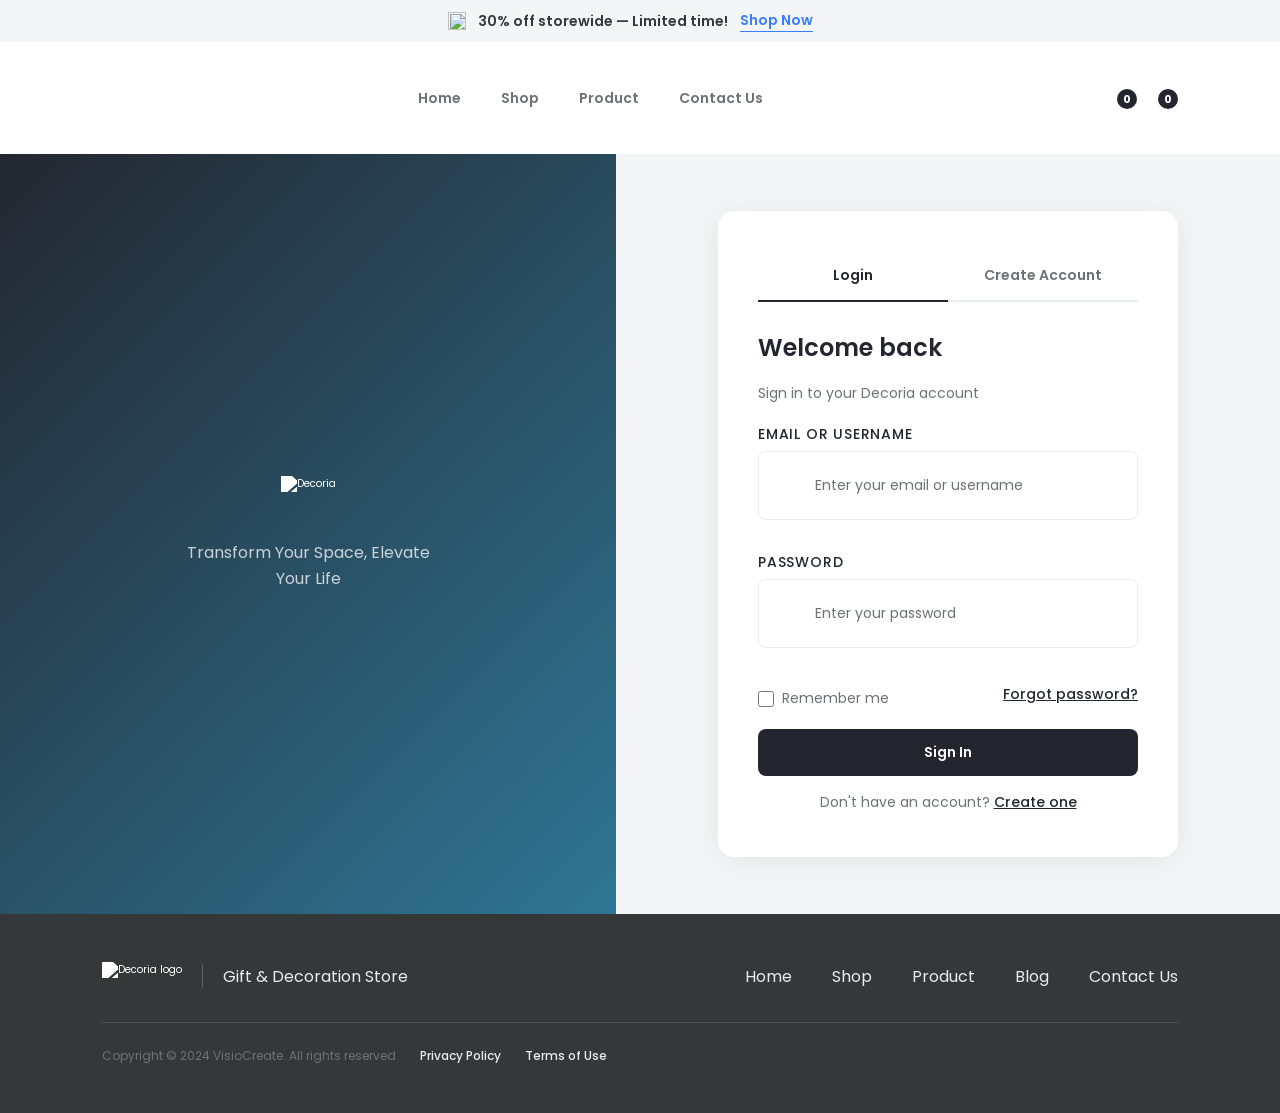
==== account.html @ 1cc8f016 "Add files via upload" ====
<!DOCTYPE html>
<html lang="en">

<head>
    <meta charset="UTF-8">
    <meta name="viewport" content="width=device-width, initial-scale=1.0">
    <title>My Account - Decoria</title>
    <link rel="icon" href="images/decoria-icon.png">
    <link rel="stylesheet" href="style.css">
    <script src="JS/cart.js" defer></script>
    <script src="JS/app.js" defer></script>
    <script src="JS/products.js" defer></script>
    <script src="JS/account.js" defer></script>
    <link rel="stylesheet" href="https://cdnjs.cloudflare.com/ajax/libs/font-awesome/7.0.1/css/all.min.css"
        integrity="sha512-2SwdPD6INVrV/lHTZbO2nodKhrnDdJK9/kg2XD1r9uGqPo1cUbujc+IYdlYdEErWNu69gVcYgdxlmVmzTWnetw=="
        crossorigin="anonymous" referrerpolicy="no-referrer" />
</head>

<body>
    <header>
        <div class="upper-header">
            <div></div>
            <div>
                <img src="images/ticket-percent.svg" alt="">
                <p>30% off storewide — Limited time!</p>
                <a href="shop.html">Shop Now <i class="fa-solid fa-arrow-right-long"></i></a>
            </div>
            <button id="close-publicity-btn"><i class="fa-solid fa-xmark"></i></button>
        </div>
        <div class="mobile-header">
            <div>
                <button id="menu-btn"><i class="fa-solid fa-bars"></i></button>
                <a href="index.html"><img src="images/decoria-logo.png" alt="" class="logo"></a>
            </div>
            <div class="mobile-header-icons">
                <div class="bag-icon-header">
                    <button class="bag-btn"><img src="images/bag-icon.svg" alt=""></button>
                    <span class="cart-articlesNr">0</span>
                </div>
                <div class="bag-icon-header">
                    <button class="wishlist-btn"><img src="images/wishlist.svg" alt=""></button>
                    <span class="wishlist-articlesNr">0</span>
                </div>
            </div>
        </div>
        <div id="mobile-burger-menu">
            <div class="top-burg-menu">
                <div>
                    <img src="images/decoria-logo.png" alt="Decoria logo">
                    <button id="close-burger-menu"><i class="fa-solid fa-xmark"></i></button>
                </div>
                <div class="input">
                    <img src="images/search02.svg" alt="search icon">
                    <input type="text" placeholder="Search" id="burger-input" autocomplete="off">
                </div>
                <div class="search-results burger-search-results" id="burger-search-results"></div>
                <nav>
                    <a href="index.html">Home</a>
                    <a href="shop.html">Shop</a>
                    <a href="shop.html" data-nav-product>Product</a>
                    <a href="contact.html">Contact Us</a>
                </nav>
            </div>
            <div class="bottom-burg-menu">
                <div>
                    <h2>Cart</h2>
                    <div>
                        <img src="images/bag-icon.svg" alt="bag icon">
                        <span class="cart-articlesNr">0</span>
                    </div>
                </div>
                <div>
                    <h2>Wishlist</h2>
                    <div>
                        <img src="images/wishlist.svg" alt="heart icon">
                        <span class="wishlist-articlesNr">0</span>
                    </div>
                </div>
                <button class="mobile-signin-btn">Sign In</button>
                <div>
                    <a href="#"><i class="fa-brands fa-instagram"></i></a>
                    <a href="#"><i class="fa-brands fa-facebook-f"></i></a>
                    <a href="#"><i class="fa-brands fa-youtube"></i></a>
                </div>
            </div>
        </div>
        <div class="desktop-header">
            <div>
                <a href="index.html"><img src="images/decoria-logo.png" alt="" class="logo"></a>
            </div>
            <nav>
                <a href="index.html">Home</a>
                <a href="shop.html">Shop</a>
                <a href="shop.html" data-nav-product>Product</a>
                <a href="contact.html">Contact Us</a>
            </nav>
            <div class="search-bar-wrap" id="search-bar-wrap" style="display:none">
                <div class="search-bar-inner">
                    <i class="fa-solid fa-magnifying-glass search-bar-icon"></i>
                    <input type="text" id="search-bar-input" placeholder="Search products..." autocomplete="off">
                    <button id="search-bar-close"><i class="fa-solid fa-xmark"></i></button>
                </div>
                <div class="search-results" id="search-results"></div>
            </div>
            <div class="desktop-header-btns">
                <button id="search-btn"><img src="images/search02.svg" alt=""></button>
                <button id="profile-btn"><img src="images/user-circle.svg" alt=""></button>
                <div class="bag-icon-header">
                    <button class="bag-btn"><img src="images/bag-icon.svg" alt=""></button>
                    <span class="cart-articlesNr">0</span>
                </div>
                <div class="bag-icon-header">
                    <button class="wishlist-btn"><img src="images/wishlist.svg" alt=""></button>
                    <span class="wishlist-articlesNr">0</span>
                </div>
            </div>
        </div>
    </header>

    <main>
        <div class="cart-overlay"></div>
        <div class="cart-window">
            <div class="cart-header">
                <h2>Cart</h2>
                <button id="cart-clear-all">Clear All</button>
                <button id="close-cart-window"><i class="fa-solid fa-xmark"></i></button>
            </div>
            <div>
                <div id="products-section"></div>
                <div id="cart-window-totals">
                    <p>Subtotal: <span id="cart-subtotal">$0.00</span></p>
                    <h3>Total: <span id="cart-total">$0.00</span></h3>
                    <div>
                        <button id="checkout-btn" onclick="window.location.href='checkout.html'">Checkout</button>
                        <button id="view-cart-btn" onclick="window.location.href='cart.html'">View Cart</button>
                    </div>
                </div>
            </div>
        </div>

        <div class="wishlist-overlay"></div>
        <div class="wishlist-window">
            <div class="cart-header">
                <h2>Wishlist</h2>
                <button id="wishlist-clear-all">Clear All</button>
                <button id="close-wishlist-window"><i class="fa-solid fa-xmark"></i></button>
            </div>
            <div>
                <div id="wishlist-products-section"></div>
            </div>
        </div>

        <!-- ═══════════════════════════════════════
             AUTH SECTION (shown when not logged in)
        ═══════════════════════════════════════ -->
        <section id="auth-section" class="auth-section">
            <div class="auth-left">
                <div class="auth-brand">
                    <img src="images/decoria-logo.png" alt="Decoria" class="auth-logo">
                    <p>Transform Your Space, Elevate Your Life</p>
                </div>
            </div>
            <div class="auth-right">
                <div class="auth-card">
                    <!-- Tabs -->
                    <div class="auth-tabs">
                        <button class="auth-tab active" data-tab="login">Login</button>
                        <button class="auth-tab" data-tab="register">Create Account</button>
                    </div>

                    <!-- Login Form -->
                    <form id="login-form" class="auth-form active" novalidate>
                        <h2 class="auth-title">Welcome back</h2>
                        <p class="auth-subtitle">Sign in to your Decoria account</p>

                        <div class="form-group">
                            <label for="login-email">Email or Username</label>
                            <div class="input-wrap">
                                <i class="fa-regular fa-envelope"></i>
                                <input type="text" id="login-email" placeholder="Enter your email or username" autocomplete="username">
                            </div>
                            <span class="field-error" id="login-email-error"></span>
                        </div>

                        <div class="form-group">
                            <label for="login-password">Password</label>
                            <div class="input-wrap">
                                <i class="fa-solid fa-lock"></i>
                                <input type="password" id="login-password" placeholder="Enter your password" autocomplete="current-password">
                                <button type="button" class="toggle-pw" data-target="login-password">
                                    <i class="fa-regular fa-eye"></i>
                                </button>
                            </div>
                            <span class="field-error" id="login-password-error"></span>
                        </div>

                        <div class="form-row-between">
                            <label class="checkbox-label">
                                <input type="checkbox" id="remember-me">
                                <span>Remember me</span>
                            </label>
                            <button type="button" class="link-btn" id="forgot-password-btn">Forgot password?</button>
                        </div>

                        <button type="submit" class="auth-submit-btn" id="login-btn">
                            <span>Sign In</span>
                        </button>

                        <p class="auth-switch">Don't have an account? <button type="button" class="link-btn switch-tab" data-tab="register">Create one</button></p>
                    </form>

                    <!-- Register Form -->
                    <form id="register-form" class="auth-form" novalidate>
                        <h2 class="auth-title">Create Account</h2>
                        <p class="auth-subtitle">Join Decoria and start shopping</p>

                        <div class="form-row-two">
                            <div class="form-group">
                                <label for="reg-firstname">First Name</label>
                                <div class="input-wrap">
                                    <i class="fa-regular fa-user"></i>
                                    <input type="text" id="reg-firstname" placeholder="First name" autocomplete="given-name">
                                </div>
                                <span class="field-error" id="reg-firstname-error"></span>
                            </div>
                            <div class="form-group">
                                <label for="reg-lastname">Last Name</label>
                                <div class="input-wrap">
                                    <i class="fa-regular fa-user"></i>
                                    <input type="text" id="reg-lastname" placeholder="Last name" autocomplete="family-name">
                                </div>
                                <span class="field-error" id="reg-lastname-error"></span>
                            </div>
                        </div>

                        <div class="form-group">
                            <label for="reg-displayname">Display Name (Username)</label>
                            <div class="input-wrap">
                                <i class="fa-solid fa-at"></i>
                                <input type="text" id="reg-displayname" placeholder="Choose a username" autocomplete="nickname">
                            </div>
                            <span class="field-error" id="reg-displayname-error"></span>
                        </div>

                        <div class="form-group">
                            <label for="reg-email">Email Address</label>
                            <div class="input-wrap">
                                <i class="fa-regular fa-envelope"></i>
                                <input type="email" id="reg-email" placeholder="Enter your email" autocomplete="email">
                            </div>
                            <span class="field-error" id="reg-email-error"></span>
                        </div>

                        <div class="form-group">
                            <label for="reg-password">Password</label>
                            <div class="input-wrap">
                                <i class="fa-solid fa-lock"></i>
                                <input type="password" id="reg-password" placeholder="Create a password (min. 6 chars)" autocomplete="new-password">
                                <button type="button" class="toggle-pw" data-target="reg-password">
                                    <i class="fa-regular fa-eye"></i>
                                </button>
                            </div>
                            <span class="field-error" id="reg-password-error"></span>
                        </div>

                        <div class="form-group">
                            <label for="reg-confirm-password">Confirm Password</label>
                            <div class="input-wrap">
                                <i class="fa-solid fa-lock"></i>
                                <input type="password" id="reg-confirm-password" placeholder="Repeat your password" autocomplete="new-password">
                                <button type="button" class="toggle-pw" data-target="reg-confirm-password">
                                    <i class="fa-regular fa-eye"></i>
                                </button>
                            </div>
                            <span class="field-error" id="reg-confirm-password-error"></span>
                        </div>

                        <button type="submit" class="auth-submit-btn" id="register-btn">
                            <span>Create Account</span>
                        </button>

                        <p class="auth-switch">Already have an account? <button type="button" class="link-btn switch-tab" data-tab="login">Sign in</button></p>
                    </form>
                </div>
            </div>
        </section>

        <!-- ═══════════════════════════════════════
             ACCOUNT SECTION (shown when logged in)
        ═══════════════════════════════════════ -->
        <section id="account-section" class="account-section" style="display:none">
            <div class="account-breadcrumb">
                <a href="index.html">Home</a>
                <i class="fa-solid fa-chevron-right"></i>
                <span>My Account</span>
            </div>

            <div class="account-layout">
                <!-- Sidebar -->
                <aside class="account-sidebar">
                    <div class="sidebar-profile">
                        <div class="sidebar-avatar-wrap">
                            <div class="sidebar-avatar" id="sidebar-avatar">
                                <span id="sidebar-avatar-initials"></span>
                                <img id="sidebar-avatar-img" src="" alt="" style="display:none">
                            </div>
                        </div>
                        <div class="sidebar-user-info">
                            <h3 id="sidebar-display-name"></h3>
                            <p id="sidebar-email"></p>
                        </div>
                    </div>

                    <!-- Mobile custom dropdown -->
                    <div class="sidebar-dropdown-wrap" id="sidebar-dropdown-wrap">
                        <button class="sdd-btn" id="sdd-btn" type="button" aria-haspopup="listbox" aria-expanded="false">
                            <span class="sdd-btn-inner">
                                <i class="fa-regular fa-user sdd-btn-icon"></i>
                                <span class="sdd-btn-label">My Profile</span>
                            </span>
                            <i class="fa-solid fa-chevron-down sdd-chevron"></i>
                        </button>
                        <div class="sdd-list" id="sdd-list" role="listbox" style="display:none">
                            <button class="sdd-option active" data-panel="profile" type="button">
                                <i class="fa-regular fa-user"></i>
                                <span>My Profile</span>
                            </button>
                            <button class="sdd-option" data-panel="password" type="button">
                                <i class="fa-solid fa-lock"></i>
                                <span>Change Password</span>
                            </button>
                            <button class="sdd-option" data-panel="address" type="button">
                                <i class="fa-solid fa-location-dot"></i>
                                <span>Address</span>
                            </button>
                            <button class="sdd-option" data-panel="orders" type="button">
                                <i class="fa-solid fa-bag-shopping"></i>
                                <span>Orders History</span>
                            </button>
                            <button class="sdd-option" data-panel="payment" type="button">
                                <i class="fa-regular fa-credit-card"></i>
                                <span>Payment Methods</span>
                            </button>
                            <button class="sdd-option" data-panel="wishlist" type="button">
                                <i class="fa-regular fa-heart"></i>
                                <span>Your Wishlist</span>
                            </button>
                        </div>
                    </div>

                    <!-- Desktop nav -->
                    <nav class="sidebar-nav">
                        <button class="sidebar-nav-btn active" data-panel="profile">
                            <i class="fa-regular fa-user"></i>
                            <span>My Profile</span>
                        </button>
                        <button class="sidebar-nav-btn" data-panel="password">
                            <i class="fa-solid fa-lock"></i>
                            <span>Change Password</span>
                        </button>
                        <button class="sidebar-nav-btn" data-panel="address">
                            <i class="fa-solid fa-location-dot"></i>
                            <span>Address</span>
                        </button>
                        <button class="sidebar-nav-btn" data-panel="orders">
                            <i class="fa-solid fa-bag-shopping"></i>
                            <span>Orders History</span>
                        </button>
                        <button class="sidebar-nav-btn" data-panel="payment">
                            <i class="fa-regular fa-credit-card"></i>
                            <span>Payment Methods</span>
                        </button>
                        <button class="sidebar-nav-btn" data-panel="wishlist">
                            <i class="fa-regular fa-heart"></i>
                            <span>Your Wishlist</span>
                        </button>
                        <button class="sidebar-nav-btn sidebar-logout-btn" id="logout-btn">
                            <i class="fa-solid fa-arrow-right-from-bracket"></i>
                            <span>Logout</span>
                        </button>
                    </nav>
                </aside>

                <!-- Main content -->
                <div class="account-content">

                    <!-- Profile Panel -->
                    <div class="account-panel active" id="panel-profile">
                        <div class="panel-header">
                            <h2>My Profile</h2>
                            <p>Manage your personal information</p>
                        </div>

                        <div class="profile-avatar-section">
                            <div class="profile-avatar-wrap">
                                <div class="profile-avatar" id="profile-avatar">
                                    <span id="profile-avatar-initials"></span>
                                    <img id="profile-avatar-img" src="" alt="" style="display:none">
                                </div>
                                <label class="avatar-upload-btn" for="avatar-file-input" title="Change photo">
                                    <i class="fa-solid fa-camera"></i>
                                </label>
                                <input type="file" id="avatar-file-input" accept="image/*" style="display:none">
                            </div>
                            <div class="avatar-info">
                                <h3 id="avatar-full-name"></h3>
                                <p>Member since <span id="member-since"></span></p>
                                <button type="button" class="remove-avatar-btn" id="remove-avatar-btn">Remove photo</button>
                            </div>
                        </div>

                        <form id="profile-form" class="account-form" novalidate>
                            <div class="form-section-title">Personal Information</div>

                            <div class="form-row-two">
                                <div class="form-group">
                                    <label for="profile-firstname">First Name</label>
                                    <div class="input-wrap">
                                        <input type="text" id="profile-firstname" placeholder="First name">
                                    </div>
                                    <span class="field-error" id="profile-firstname-error"></span>
                                </div>
                                <div class="form-group">
                                    <label for="profile-lastname">Last Name</label>
                                    <div class="input-wrap">
                                        <input type="text" id="profile-lastname" placeholder="Last name">
                                    </div>
                                    <span class="field-error" id="profile-lastname-error"></span>
                                </div>
                            </div>

                            <div class="form-group">
                                <label for="profile-displayname">Display Name (Username)</label>
                                <div class="input-wrap">
                                    <input type="text" id="profile-displayname" placeholder="Your username">
                                </div>
                                <span class="field-error" id="profile-displayname-error"></span>
                            </div>

                            <div class="form-group">
                                <label for="profile-email">Email Address</label>
                                <div class="input-wrap">
                                    <input type="email" id="profile-email" placeholder="Your email address">
                                </div>
                                <span class="field-error" id="profile-email-error"></span>
                            </div>

                            <div class="form-actions">
                                <button type="button" class="btn-secondary" id="profile-cancel-btn">Cancel</button>
                                <button type="submit" class="btn-primary" id="profile-save-btn">
                                    <span>Save Changes</span>
                                </button>
                            </div>
                        </form>

                        <!-- Saved Payment Method -->
                        <div id="saved-payment-section" class="saved-payment-section" style="display:none">
                            <div class="form-section-title" style="margin-top:24px">Saved Payment Method</div>
                            <div class="saved-payment-card" id="saved-payment-card"></div>
                        </div>
                    </div>

                    <!-- Password Panel -->
                    <div class="account-panel" id="panel-password">
                        <div class="panel-header">
                            <h2>Change Password</h2>
                            <p>Keep your account secure with a strong password</p>
                        </div>

                        <form id="password-form" class="account-form" novalidate>
                            <div class="form-group">
                                <label for="pw-current">Current Password</label>
                                <div class="input-wrap">
                                    <i class="fa-solid fa-lock"></i>
                                    <input type="password" id="pw-current" placeholder="Enter current password">
                                    <button type="button" class="toggle-pw" data-target="pw-current">
                                        <i class="fa-regular fa-eye"></i>
                                    </button>
                                </div>
                                <span class="field-error" id="pw-current-error"></span>
                            </div>

                            <div class="form-group">
                                <label for="pw-new">New Password</label>
                                <div class="input-wrap">
                                    <i class="fa-solid fa-lock"></i>
                                    <input type="password" id="pw-new" placeholder="Enter new password (min. 6 chars)">
                                    <button type="button" class="toggle-pw" data-target="pw-new">
                                        <i class="fa-regular fa-eye"></i>
                                    </button>
                                </div>
                                <span class="field-error" id="pw-new-error"></span>
                                <div class="pw-strength" id="pw-strength" style="display:none">
                                    <div class="pw-strength-bar">
                                        <div class="pw-strength-fill" id="pw-strength-fill"></div>
                                    </div>
                                    <span id="pw-strength-label"></span>
                                </div>
                            </div>

                            <div class="form-group">
                                <label for="pw-confirm">Confirm New Password</label>
                                <div class="input-wrap">
                                    <i class="fa-solid fa-lock"></i>
                                    <input type="password" id="pw-confirm" placeholder="Repeat new password">
                                    <button type="button" class="toggle-pw" data-target="pw-confirm">
                                        <i class="fa-regular fa-eye"></i>
                                    </button>
                                </div>
                                <span class="field-error" id="pw-confirm-error"></span>
                            </div>

                            <div class="form-actions">
                                <button type="submit" class="btn-primary">
                                    <span>Update Password</span>
                                </button>
                            </div>
                        </form>
                    </div>

                    <!-- Address Panel -->
                    <div class="account-panel" id="panel-address">
                        <div class="panel-header">
                            <h2>Address</h2>
                            <p>Manage your billing and shipping addresses</p>
                        </div>
                        <div class="address-cards">
                            <div class="address-card" id="address-card-billing">
                                <div class="address-card-header">
                                    <h3>Billing Address</h3>
                                    <button type="button" class="address-edit-btn" data-type="billing">
                                        <i class="fa-regular fa-pen-to-square"></i> Edit
                                    </button>
                                </div>
                                <div class="address-card-body" id="billing-address-body">
                                    <p class="address-empty">No billing address saved.</p>
                                </div>
                            </div>
                            <div class="address-card" id="address-card-shipping">
                                <div class="address-card-header">
                                    <h3>Shipping Address</h3>
                                    <button type="button" class="address-edit-btn" data-type="shipping">
                                        <i class="fa-regular fa-pen-to-square"></i> Edit
                                    </button>
                                </div>
                                <div class="address-card-body" id="shipping-address-body">
                                    <p class="address-empty">No shipping address saved.</p>
                                </div>
                            </div>
                        </div>
                    </div>

                    <!-- Additional Payment Modal (qty increase) -->
                    <div id="extra-payment-overlay" class="order-pay-overlay" style="display:none">
                        <div class="order-pay-modal">
                            <div class="opm-icon opm-icon--pay">
                                <i class="fa-regular fa-credit-card"></i>
                            </div>
                            <h3>Additional Payment Required</h3>
                            <p id="extra-payment-desc"></p>
                            <div class="opm-card-row" id="extra-payment-card"></div>
                            <div class="opm-actions">
                                <button class="btn-secondary" id="extra-payment-cancel">Cancel</button>
                                <button class="btn-primary" id="extra-payment-confirm"></button>
                            </div>
                        </div>
                    </div>

                    <!-- Refund Modal (qty decrease) -->
                    <div id="refund-overlay" class="order-pay-overlay" style="display:none">
                        <div class="order-pay-modal">
                            <div class="opm-icon opm-icon--refund">
                                <i class="fa-solid fa-rotate-left"></i>
                            </div>
                            <h3>Refund Confirmation</h3>
                            <p id="refund-desc"></p>
                            <div class="opm-card-row" id="refund-card"></div>
                            <div class="opm-confirm-check">
                                <label class="checkbox-label">
                                    <input type="checkbox" id="refund-confirm-check">
                                    <span>I confirm I want this refund returned to the card above</span>
                                </label>
                            </div>
                            <div class="opm-actions">
                                <button class="btn-secondary" id="refund-cancel">Cancel</button>
                                <button class="btn-primary" id="refund-confirm" disabled>Confirm Refund</button>
                            </div>
                        </div>
                    </div>

                    <!-- Address Edit Modal -->
                    <div id="address-modal-overlay" class="address-modal-overlay" style="display:none">
                        <div class="address-modal">
                            <div class="address-modal-header">
                                <h3 id="address-modal-title">Edit Address</h3>
                                <button type="button" id="address-modal-close"><i class="fa-solid fa-xmark"></i></button>
                            </div>
                            <form id="address-form" class="account-form" novalidate>
                                <input type="hidden" id="address-type">
                                <div class="form-row-two">
                                    <div class="form-group">
                                        <label for="addr-firstname">First Name</label>
                                        <div class="input-wrap"><input type="text" id="addr-firstname" placeholder="First name"></div>
                                        <span class="field-error" id="addr-firstname-error"></span>
                                    </div>
                                    <div class="form-group">
                                        <label for="addr-lastname">Last Name</label>
                                        <div class="input-wrap"><input type="text" id="addr-lastname" placeholder="Last name"></div>
                                        <span class="field-error" id="addr-lastname-error"></span>
                                    </div>
                                </div>
                                <div class="form-group">
                                    <label for="addr-phone">Phone Number</label>
                                    <div class="input-wrap">
                                        <i class="fa-solid fa-phone"></i>
                                        <input type="tel" id="addr-phone" placeholder="(+1) 234 567 890">
                                    </div>
                                    <span class="field-error" id="addr-phone-error"></span>
                                </div>
                                <div class="form-group">
                                    <label for="addr-street">Street Address</label>
                                    <div class="input-wrap">
                                        <i class="fa-solid fa-location-dot"></i>
                                        <input type="text" id="addr-street" placeholder="345 Long Island">
                                    </div>
                                    <span class="field-error" id="addr-street-error"></span>
                                </div>
                                <div class="form-row-two">
                                    <div class="form-group">
                                        <label for="addr-city">City</label>
                                        <div class="input-wrap"><input type="text" id="addr-city" placeholder="New York"></div>
                                        <span class="field-error" id="addr-city-error"></span>
                                    </div>
                                    <div class="form-group">
                                        <label for="addr-country">Country</label>
                                        <div class="input-wrap"><input type="text" id="addr-country" placeholder="United States"></div>
                                        <span class="field-error" id="addr-country-error"></span>
                                    </div>
                                </div>
                                <div class="form-group">
                                    <label for="addr-zip">ZIP / Postal Code</label>
                                    <div class="input-wrap"><input type="text" id="addr-zip" placeholder="10001"></div>
                                </div>
                                <div class="form-actions">
                                    <button type="button" class="btn-secondary" id="address-modal-cancel">Cancel</button>
                                    <button type="submit" class="btn-primary">Save Address</button>
                                </div>
                            </form>
                        </div>
                    </div>

                    <!-- Orders Panel -->
                    <div class="account-panel" id="panel-orders">
                        <div class="panel-header">
                            <h2>Orders History</h2>
                            <p>Track and manage your purchases</p>
                        </div>
                        <div id="orders-list"></div>
                    </div>

                    <!-- Wishlist Panel -->
                    <div class="account-panel" id="panel-wishlist">
                        <div class="panel-header">
                            <h2>Your Wishlist</h2>
                            <p>Items you've saved for later</p>
                        </div>
                        <div id="wishlist-panel-list"></div>
                    </div>

                    <!-- Payment Methods Panel -->
                    <div class="account-panel" id="panel-payment">
                        <div class="panel-header">
                            <h2>Payment Methods</h2>
                            <p>Manage your saved cards and payment options</p>
                        </div>
                        <div id="payment-methods-list"></div>
                        <button type="button" class="pm-add-btn" id="add-card-btn">
                            <i class="fa-solid fa-plus"></i> Add New Card
                        </button>
                    </div>

                </div>
            </div>
        </section>

        <!-- ── Add Card Modal ── -->
        <div id="add-card-modal-overlay" class="address-modal-overlay" style="display:none">
            <div class="address-modal">
                <div class="address-modal-header">
                    <h3>Add New Card</h3>
                    <button type="button" id="add-card-modal-close"><i class="fa-solid fa-xmark"></i></button>
                </div>
                <form id="add-card-form" class="account-form" novalidate>
                    <div class="form-group">
                        <label for="new-card-number">Card Number</label>
                        <div class="input-wrap">
                            <i class="fa-regular fa-credit-card"></i>
                            <input type="text" id="new-card-number" placeholder="1234 5678 9012 3456" maxlength="19" autocomplete="cc-number">
                        </div>
                        <span class="field-error" id="new-card-number-error"></span>
                    </div>
                    <div class="form-row-two">
                        <div class="form-group">
                            <label for="new-card-exp">Expiration Date</label>
                            <div class="input-wrap">
                                <input type="text" id="new-card-exp" placeholder="MM/YY" maxlength="5" autocomplete="cc-exp">
                            </div>
                            <span class="field-error" id="new-card-exp-error"></span>
                        </div>
                        <div class="form-group">
                            <label for="new-card-cvc">CVC</label>
                            <div class="input-wrap">
                                <input type="text" id="new-card-cvc" placeholder="CVC" maxlength="4" autocomplete="cc-csc">
                            </div>
                            <span class="field-error" id="new-card-cvc-error"></span>
                        </div>
                    </div>
                    <div class="form-group">
                        <label for="new-card-nickname">Nickname <span style="font-weight:400;color:var(--neutral04)">(optional)</span></label>
                        <div class="input-wrap">
                            <input type="text" id="new-card-nickname" placeholder="e.g. Visa Debit">
                        </div>
                    </div>
                    <div class="form-actions">
                        <button type="button" class="btn-secondary" id="add-card-modal-cancel">Cancel</button>
                        <button type="submit" class="btn-primary"><span>Save Card</span></button>
                    </div>
                </form>
            </div>
        </div>
    </main>

    <footer class="footer">
        <div class="footer-container">
            <div class="top-footer">
                <div class="left-top-footer">
                    <img src="images/decoria-logo.png" alt="Decoria logo" class="footer-logo-img">
                    <div class="footer-divider"></div>
                    <p class="footer-tagline">Gift & Decoration Store</p>
                </div>
                <nav class="footer-nav">
                    <a href="index.html">Home</a>
                    <a href="shop.html">Shop</a>
                    <a href="shop.html" data-nav-product>Product</a>
                    <a href="#">Blog</a>
                    <a href="contact.html">Contact Us</a>
                </nav>
            </div>
            <div class="footer-line"></div>
            <div class="bottom-footer">
                <div class="left-bottom-footer">
                    <span>Copyright © 2024 VisioCreate. All rights reserved</span>
                    <a href="#">Privacy Policy</a>
                    <a href="#">Terms of Use</a>
                </div>
                <div class="right-bottom-footer">
                    <a href="#"><i class="fa-brands fa-instagram"></i></a>
                    <a href="#"><i class="fa-brands fa-facebook-f"></i></a>
                    <a href="#"><i class="fa-brands fa-youtube"></i></a>
                </div>
            </div>
        </div>
    </footer>
</body>

</html>
---- style.css ----
@import url('https://fonts.googleapis.com/css2?family=Poppins:ital,wght@0,100;0,200;0,300;0,400;0,500;0,600;0,700;0,800;0,900;1,100;1,200;1,300;1,400;1,500;1,600;1,700;1,800;1,900&display=swap');

:root {
    --neutral01: #FEFEFE;
    --neutral02: #F3F5F7;
    --neutral03: #E8ECEF;
    --neutral04: #6C7275;
    --neutral05: #343839;
    --neutrals: #23262F;
    --white: #FFFFFF;
    --text-color: #31393B;
    --stars-color: #FFC554;
    --discount-color: #38CB89;
    --cart-btn-color: #2F7694;
    --red-color: #FF5630;
    --blue: #377DFF;

    --superTitle: clamp(34px, 4vw, 40px);
    --title-text: clamp(24px, 3.5vw, 34px);
    --subtitle-text: clamp(14px, 2.5vw, 20px);
    --text: clamp(10px, 2vw, 16px);
    --small-text: clamp(12px, 1.8vw, 14px);
    --copyryght: clamp(10px, 1.5vw, 12px);

    --padding-y: clamp(32px, 5vw, 48px);
    --padding-x: clamp(16px, 4vw, 32px);
    --padding: var(--padding-y) var(--padding-x);
    --section-padding-y: clamp(16px, 4vw, 24px);
    --section-padding-x: clamp(32px, 8vw, 160px);
    --section-padding: var(--section-padding-y) var(--section-padding-x);
    --gap: 12px;

    --space: clamp(40px, 6vw, 48px);
    --font-poppins: "Poppins", sans-serif;
}

html {
    font-size: 10px;
}

* {
    margin: 0;
    padding: 0;
    box-sizing: border-box;
}

body {
    font-family: var(--font-poppins);
    /* background-color: var(--white); */
    max-width: 1600px;
    margin: 0 auto;
    overflow-x: hidden;
    min-height: 100dvh;
    display: flex;
    flex-direction: column;
}

main {
    flex: 1;
}

button {
    border: none;
    background: none;
    cursor: pointer;
    font-family: inherit;
}

a {
    text-decoration: none;
    font-family: inherit;
}

p {
    color: var(--text-color);
}

/* =========================
   UPPER HEADER
========================= */

.upper-header {
    display: flex;
    align-items: center;
    justify-content: center;
    gap: 22px;
    padding: 10px 16px;
    background-color: var(--neutral02);
    width: 100vw;
    margin-left: calc(50% - 50vw);
}

.upper-header div:first-child {
    display: none;
}

.upper-header div:nth-child(2) {
    display: flex;
    align-items: center;
    gap: var(--gap);
}

.upper-header div:nth-child(2) p {
    font-size: var(--small-text);
    font-weight: 600;
}

.upper-header div:nth-child(2) a {
    display: none;
    font-size: var(--small-text);
    font-weight: 600;
    color: var(--blue);
    border-bottom: 1.5px solid var(--blue);
}

.upper-header button {
    width: 20px;
    height: 20px;
    display: flex;
    align-items: center;
    justify-content: center;
    font-size: 19px;
}

.upper-header img {
    width: 18px;
    height: 18px;
}

/* =========================
   MOBILE HEADER
========================= */

.mobile-header {
    display: flex;
    align-items: center;
    justify-content: space-between;
    padding: 16px 32px;
    gap: 8px;
}

.mobile-header>div:first-child {
    display: flex;
    align-items: center;
}

.mobile-header>div:last-child {
    position: relative;
    display: flex;
    align-items: center;
}

.mobile-header-icons {
    display: flex;
    align-items: center;
    gap: 8px;
}

.mobile-header div>button {
    width: 24px;
    height: 24px;
    margin-right: 4px;
}

.mobile-header div>button i {
    font-size: 16px;
    color: var(--text-color);
}

.logo {
    height: 34px;
    display: block;
}

/* =========================
   DESKTOP HEADER
========================= */

.desktop-header {
    display: none;
    align-items: center;
    justify-content: space-between;
    padding: var(--section-padding);
    gap: 50px;
}

.desktop-header nav {
    display: flex;
    align-items: center;
    gap: 40px;
}

.desktop-header nav a {
    font-size: var(--small-text);
    font-weight: 600;
    color: var(--neutral04);
    transition: 200ms;
}

.desktop-header nav a:hover {
    color: var(--text-color);
}

.desktop-header nav .accent {
    color: var(--text-color);
}

.desktop-header .logo {
    height: 44px;
}

.desktop-header-btns {
    display: flex;
    align-items: center;
    justify-content: center;
    padding-top: 2px;
    gap: calc(var(--gap) * 1.34);
}

.desktop-header-btns button {
    display: flex;
    align-items: center;
}

.cart-overlay {
    position: fixed;
    inset: 0;
    background: rgba(0, 0, 0, 0.2);
    backdrop-filter: blur(3px);
    -webkit-backdrop-filter: blur(3px);
    z-index: 999;
    display: none;
}

.cart-window {
    position: fixed;
    top: 0;
    right: 0;
    width: 90dvw;
    height: 100dvh;
    z-index: 1000;
    padding: 24px;
    box-sizing: border-box;
    background-color: white;
    box-shadow: -10px 0 30px rgba(0, 0, 0, 0.1);
    display: none;
    flex-direction: column;
    overflow: hidden;
}

.cart-window>div:nth-child(2) {
    position: relative;
    height: calc(100dvh - 110px);
    min-height: 0;
    display: block;
}

#products-section {
    height: 100%;
    overflow-y: auto;
    padding-right: 4px;
    padding-bottom: 210px;
}

#cart-window-totals {
    position: absolute;
    left: 0;
    right: 0;
    bottom: 0;
    margin-top: 0;
    padding-top: 16px;
    background: var(--white);
}

#cart-window-totals p,
#cart-window-totals h3 {
    display: flex;
    align-items: center;
    justify-content: space-between;
    gap: 12px;
}

#cart-window-totals p {
    font-size: var(--text);
    font-weight: 500;
    color: var(--text-color);
}

/* total + linie separare */
#cart-window-totals h3 {
    margin-top: 12px;
    padding-top: 12px;
    border-top: 1px solid var(--neutral03);
    font-size: var(--subtitle-text);
    font-weight: 600;
    color: var(--text-color);
}

/* butoane jos */
#cart-window-totals>div {
    margin-top: 16px;
    display: flex;
    flex-direction: column;
    gap: 10px;
}

#checkout-btn {
    font-size: 18px;
    font-weight: 500;
    border-radius: 6px;
    background-color: var(--neutral05);
    /* neutral07 nu exista, folosesc neutrals */
    padding: 10px 26px;
    color: var(--white);
}

#view-cart-btn {
    font-size: 14px;
    font-weight: 500;
    color: #000;
    text-decoration: underline;
    text-underline-offset: 2px;
}


/* =========================
    HERO SECTION
========================= */

.hero-section {
    position: relative;
    padding: var(--section-padding);
    padding-top: 0;
}

.hero-section img {
    width: 100%;
    height: 388px;
    object-fit: cover;
    object-position: right;
    border-radius: 30px;
    display: block;
}

.hero-section div {
    position: absolute;
    top: 15%;
    left: 15%;
    z-index: 2;
    width: 270px;
    display: flex;
    flex-direction: column;
    gap: 5px;
}

.hero-section h1 {
    font-size: var(--title-text);
    font-weight: 500;
    letter-spacing: -0.6px;
    color: var(--white);
}

.hero-section p {
    width: 200px;
    font-size: var(--text);
    font-weight: 200;
    color: var(--white);
}

.hero-section p strong {
    font-size: var(--text);
}

/* =========================
   BANNER GRID
========================= */

.banner-grid {
    display: grid;
    grid-template-columns: 1fr;
    gap: 24px;
    padding: var(--section-padding);
}

.banner-grid .div1,
.banner-grid .div2,
.banner-grid .div3 {
    position: relative;
    overflow: hidden;
    border-radius: 20px;
    background-color: var(--neutral02);
}

.banner-grid .div1 img,
.banner-grid .div2 img,
.banner-grid .div3 img {
    width: 100%;
    display: block;
}

.banner-grid .div1 div {
    position: absolute;
    top: 10%;
    left: 10%;
}

.banner-grid .div2 div,
.banner-grid .div3 div {
    position: absolute;
    bottom: 10%;
    left: 5%;
}

.banner-grid .div1 h3,
.banner-grid .div2 h3,
.banner-grid .div3 h3 {
    font-size: var(--title-text);
    font-weight: 500;
    color: var(--text-color);
}

.banner-grid .div1 a,
.banner-grid .div2 a,
.banner-grid .div3 a {
    font-size: var(--text);
    color: var(--text-color);
    border-bottom: 1px solid var(--text-color);
}

/* =========================
    PRODUCT CAROUSEL
========================= */

.product-carousel {
    display: flex;
    flex-direction: column;
    padding: var(--section-padding);
    gap: 48px;
}

.carousel-top {
    display: contents;
}

.product-carousel h2 {
    order: 1;
    font-size: var(--superTitle);
    line-height: 1;
    font-weight: 500;
    color: #000;
}

.cards {
    order: 2;
    overflow-x: auto;
    overflow-y: hidden;
    display: flex;
    gap: 24px;
    scrollbar-width: thin;
    scrollbar-color: #343839 #E8ECEF;
    padding-bottom: 48px;
}

.cards::-webkit-scrollbar {
    height: 6px;
}

.cards::-webkit-scrollbar-track {
    background: #E8ECEF;
    border-radius: 999px;
}

.cards::-webkit-scrollbar-thumb {
    background: #343839;
    border-radius: 999px;
}

.more-products {
    order: 3;
    width: fit-content;
    font-size: var(--text);
    color: var(--text-color);
    border-bottom: 1px solid var(--text-color);
    display: inline-flex;
    align-items: center;
    gap: 8px;
}

/* =========================
   DYNAMIC PRODUCT CARDS
========================= */

.card {
    flex: 0 0 262px;
    display: flex;
    flex-direction: column;
    gap: 12px;
    height: 100%;
}

.shop-grid .card {
    flex: none;
}

.shop-grid .card-info {
    flex: 1;
    display: flex;
    flex-direction: column;
    gap: 6px;
}

.shop-grid .card-info .price {
    margin-top: auto;
}

.card-img {
    position: relative;
    width: 100%;
    min-height: 349px;
    background-color: var(--neutral02);
    border-radius: 16px;
    overflow: hidden;
    padding: 16px;
    display: flex;
    align-items: center;
    justify-content: center;
}

.card-img img {
    width: 100%;
    height: auto;
    object-fit: contain;
    display: block;
    mix-blend-mode: multiply;
}

.badge {
    position: absolute;
    top: 16px;
    left: 16px;
    background-color: var(--white);
    color: var(--text-color);
    font-size: 1.6rem;
    font-weight: 600;
    line-height: 1;
    padding: 4px 14px;
    border-radius: 4px;
    z-index: 2;
}

.discount {
    position: absolute;
    top: 50px;
    left: 16px;
    background-color: var(--discount-color);
    color: var(--white);
    font-size: 1.6rem;
    font-weight: 600;
    line-height: 1;
    padding: 4px 14px;
    border-radius: 4px;
    z-index: 2;
}

.discount.discount-only {
    top: 16px;
}

.likebtn {
    position: absolute;
    top: 16px;
    right: 16px;
    width: 44px;
    height: 44px;
    display: flex;
    align-items: center;
    justify-content: center;
    border-radius: 100%;
    background-color: var(--white);
    color: var(--neutral04);
    box-shadow: 0 8px 18px rgba(15, 23, 42, 0.12);
    z-index: 3;
    transition: 200ms;
}

.likebtn i {
    font-size: 1.9rem;
}



.add-to-cartBtn {
    position: absolute;
    left: 16px;
    right: 16px;
    bottom: 16px;
    min-height: 46px;
    border-radius: 8px;
    background-color: var(--cart-btn-color);
    color: var(--white);
    font-size: 1.6rem;
    font-weight: 500;
    z-index: 3;
    transition: 200ms;
}

.add-to-cartBtn:hover {
    filter: brightness(0.95);
}


.card-info {
    display: flex;
    flex-direction: column;
    gap: 6px;
}

.product-rating {
    display: flex;
    align-items: center;
    gap: 2px;
    color: var(--stars-color);
    font-size: 1.6rem;
}

.card-info h3 {
    font-size: 2rem;
    font-weight: 500;
    line-height: 1.3;
    color: var(--text-color);
}

.price {
    display: flex;
    align-items: center;
    gap: 12px;
    flex-wrap: wrap;
    font-size: 1.8rem;
    font-weight: 600;
    color: var(--text-color);
}

.old-price {
    font-size: 1.6rem;
    font-weight: 400;
    color: var(--neutral04);
    opacity: 0;
    transition: opacity 100ms ease;
}

.card:hover .old-price {
    opacity: 1;
}


.old-price s {
    color: var(--neutral04);
}

/* stari folosite de JS */

.active {
    opacity: 1;
    visibility: visible;
    pointer-events: auto;
}

.notactive {
    opacity: 0;
    visibility: hidden;
    pointer-events: none;
}

.values {
    padding: var(--section-padding);
    display: grid;
    grid-template-columns: repeat(auto-fit, minmax(140px, 1fr));
    column-gap: 8px;
    row-gap: 24px;
}

.value-card {
    background-color: var(--neutral02);
    border-radius: 20px;
    padding: var(--padding);
    display: flex;
    flex-direction: column;
    gap: 16px;

    img {
        height: 48px;
        width: 48px;
    }

    div {
        display: flex;
        flex-direction: column;
        gap: 8px;

        p {
            font-size: var(--small-text);
            color: var(--neutral04);
        }
    }
}

.h3-design {
    color: var(--text-color);
    font-size: var(--subtitle-text);
    font-weight: 500;
}

.banner {
    margin: var(--section-padding-y) 0;
    background-color: var(--neutral02);

    div {
        padding: 58.5px 32px;
        display: flex;
        flex-direction: column;
        gap: 16px;

        span {
            color: var(--blue);
            font-weight: 600;
        }

        h2 {
            font-size: var(--superTitle);
            font-weight: 500;
            line-height: 44px;
            color: var(--text-color);
        }

        p {
            font-size: 16px;
            margin-bottom: 8px;
        }

        span {
            font-size: 16px;
        }
    }

    img {
        width: 100dvw;
    }
}

.blog-section {
    padding: var(--section-padding);
    display: grid;
    grid-template-columns: 1fr;
    gap: 24px;

    h2 {
        font-size: var(--superTitle);
        font-weight: 500;
    }
}

.blog-section>div:first-child {
    display: flex;
    justify-content: space-between;
    gap: 12px;
}

.blog-card {
    display: flex;
    flex-direction: column;
    gap: 12px;
}

.blog-card img {
    width: 100%;
    display: block;
    aspect-ratio: 4 / 3;
    object-fit: cover;
    border-radius: 16px;
}

.blog-card>div {
    display: flex;
    flex-direction: column;
    gap: 8px;
}

.blog-card h3 {
    margin: 0;
}

.newsletter {
    position: relative;
    width: 100%;
    background: #f3f3f3;
    overflow: hidden;
    margin-top: var(--padding-y);
}

.newsletter img {
    width: 100%;
    display: block;
}

.newsletter-content {
    position: absolute;
    inset: 0;
    display: flex;
    align-items: center;
    justify-content: center;
    flex-direction: column;
    text-align: center;
    gap: 32px;
    padding: 20px;
}

.info-letter h2 {
    font-size: var(--superTitle);
    font-weight: 400;
}

.info-letter p {
    font-size: var(--text);
}

.emailinput {
    display: flex;
    align-items: center;
    justify-content: center;
    gap: 8px;
    border-bottom: 1px solid #999;
    padding-bottom: 8px;
}

.emailinput i {
    color: var(--text-color);
    font-size: var(--subtitle-text);
}

.emailinput input {
    border: none;
    background: none;
    font-size: var(--text);
    color: var(--neutral04);
    outline: none;
}

.emailinput button {
    border: none;
    background: none;
    font-size: var(--text);
    color: var(--neutral04);
    cursor: pointer;
}

.footer {
    background-color: var(--neutral05);
    padding: var(--space) 0;
    font-family: var(--font-poppins);
    width: 100vw;
    margin-left: calc(50% - 50vw);
}

.footer-container {
    width: min(100%, calc(100% - (2 * var(--section-padding-x))));
    max-width: 1120px;
    margin: 0 auto;
    display: flex;
    flex-direction: column;
}

.top-footer {
    display: flex;
    align-items: center;
    justify-content: space-between;
    gap: 32px;
    width: 100%;
}

.left-top-footer {
    display: flex;
    align-items: center;
    gap: 20px;
    flex-shrink: 0;
}

.footer-divider {
    width: 1px;
    height: 24px;
    background-color: rgba(255, 255, 255, 0.2);
}

.footer-tagline {
    margin: 0;
    font-size: var(--text);
    font-weight: 400;
    color: var(--neutral03);
    white-space: nowrap;
}

.footer-nav {
    display: flex;
    align-items: center;
    gap: 40px;
    flex-wrap: wrap;
    justify-content: flex-end;
}

.footer-nav a {
    text-decoration: none;
    font-size: var(--text);
    font-weight: 400;
    color: var(--neutral03);
    transition: color 0.3s ease;
}

.footer-nav a:hover,
.footer-nav a.active {
    color: var(--white);
}

.footer-line {
    width: 100%;
    height: 1px;
    background-color: rgba(255, 255, 255, 0.12);
    margin: 32px 0 24px;
}

.bottom-footer {
    display: flex;
    align-items: center;
    justify-content: space-between;
    gap: 24px;
    width: 100%;
}

.left-bottom-footer {
    display: flex;
    align-items: center;
    gap: 24px;
    flex-wrap: wrap;
}

.left-bottom-footer span {
    font-size: var(--copyryght);
    font-weight: 400;
    color: var(--neutral04);
}

.left-bottom-footer a {
    text-decoration: none;
    font-size: var(--copyryght);
    font-weight: 500;
    color: var(--neutral03);
    transition: color 0.3s ease;
}

.left-bottom-footer a:hover {
    color: var(--white);
}

.right-bottom-footer {
    display: flex;
    align-items: center;
    gap: 20px;
    flex-shrink: 0;
}

.right-bottom-footer a {
    text-decoration: none;
    color: var(--neutral03);
    font-size: 20px;
    transition: color 0.3s ease;
}

.right-bottom-footer a:hover {
    color: var(--white);
}

.footer-logo-img {
    height: 28px;
    width: auto;
    display: block;
    filter: brightness(0) invert(1);
}

#mobile-burger-menu {
    position: fixed;
    inset: 0;
    width: 100%;
    min-height: 100vh;
    height: 100dvh;
    background: var(--neutral01);
    z-index: 9999;
    padding: 26px var(--padding-x) 22px;
    box-sizing: border-box;
    font-family: var(--font-poppins);

    display: grid;
    grid-template-rows: 1fr auto;
    row-gap: 24px;

    overflow: hidden;
    display: none;
}

.top-burg-menu {
    min-height: 0;
    display: flex;
    flex-direction: column;
    gap: 22px;
    overflow-y: auto;
    padding-right: 2px;
}

.top-burg-menu>div:first-child {
    display: flex;
    align-items: center;
    justify-content: space-between;
    gap: 12px;
}

.top-burg-menu>div:first-child img {
    max-width: 120px;
    height: auto;
    display: block;
}

#close-burger-menu {
    border: none;
    background: transparent;
    padding: 0;
    width: 28px;
    height: 28px;
    display: flex;
    align-items: center;
    justify-content: center;
    cursor: pointer;
}

#close-burger-menu i {
    font-size: 26px;
    color: var(--neutral04);
    line-height: 1;
}

.top-burg-menu .input {
    display: flex;
    align-items: center;
    gap: 12px;
    min-height: 52px;
    border: 1.5px solid var(--neutral04);
    border-radius: 8px;
    padding: 0 16px;
    box-sizing: border-box;
    background: var(--neutral01);
}

.top-burg-menu .input img {
    width: 22px;
    height: 22px;
    object-fit: contain;
    flex-shrink: 0;
}

.top-burg-menu .input input {
    width: 100%;
    border: none;
    outline: none;
    background: transparent;
    font-size: var(--subtitle-text);
    font-family: var(--font-poppins);
    color: var(--neutral05);
}

.top-burg-menu .input input::placeholder {
    color: var(--neutral04);
    opacity: 1;
}

.top-burg-menu nav {
    display: flex;
    flex-direction: column;
}

.top-burg-menu nav a {
    display: flex;
    align-items: center;
    justify-content: space-between;
    padding: 18px 0;
    border-bottom: 1px solid var(--neutral03);
    color: var(--neutrals);
    font-size: var(--subtitle-text);
    font-weight: 500;
    text-decoration: none;
}


.bottom-burg-menu {
    align-self: end;
    display: flex;
    flex-direction: column;
    gap: 0;
    flex-shrink: 0;
    background: var(--neutral01);
}

.bottom-burg-menu>div:nth-child(1),
.bottom-burg-menu>div:nth-child(2) {
    display: flex;
    align-items: center;
    justify-content: space-between;
    padding: 14px 0;
    border-bottom: 1px solid var(--neutral03);
}

.bottom-burg-menu>div:nth-child(1) h2,
.bottom-burg-menu>div:nth-child(2) h2 {
    margin: 0;
    font-size: var(--subtitle-text);
    font-weight: 400;
    color: var(--neutral04);
    line-height: 1.2;
}

.bottom-burg-menu>div:nth-child(1)>div,
.bottom-burg-menu>div:nth-child(2)>div {
    display: flex;
    align-items: center;
    justify-content: center;
    min-width: 34px;
    height: 28px;
    gap: 5px;
}

.bottom-burg-menu>div:nth-child(1)>div img,
.bottom-burg-menu>div:nth-child(2)>div img {
    width: 24px;
    height: 24px;
    object-fit: contain;
    display: block;
}

.bottom-burg-menu>div:nth-child(1)>div span,
.bottom-burg-menu>div:nth-child(2)>div span {
    width: 20px;
    height: 20px;
    border-radius: 50%;
    background: var(--neutrals);
    color: var(--white);
    font-size: 11px;
    font-weight: 700;
    display: flex;
    align-items: center;
    justify-content: center;
    line-height: 1;
}

.bottom-burg-menu button {
    width: 100%;
    height: 58px;
    margin-top: 24px;
    border: none;
    border-radius: 8px;
    background: var(--neutrals);
    color: var(--white);
    font-size: var(--subtitle-text);
    font-family: var(--font-poppins);
    font-weight: 500;
    cursor: pointer;
}

.bottom-burg-menu>div:last-child {
    display: flex;
    align-items: center;
    gap: 28px;
    margin-top: 20px;
}

.bottom-burg-menu>div:last-child a {
    font-size: 24px;
    color: var(--neutrals);
    text-decoration: none;
}

.top-burg-menu::-webkit-scrollbar {
    width: 4px;
}

.top-burg-menu::-webkit-scrollbar-thumb {
    background: var(--neutral03);
    border-radius: 999px;
}

.cart-articlesNr,
.wishlist-articlesNr {
    width: 20px;
    height: 20px;
    border-radius: 50%;
    background: var(--neutrals);
    color: var(--white);
    font-size: 11px;
    font-weight: 700;
    display: flex;
    align-items: center;
    justify-content: center;
    line-height: 1;
}

.bag-icon-header {
    display: flex;
    align-items: center;
    justify-content: center;
    gap: 5px;
}

.cart-header {
    display: flex;
    align-items: center;
    justify-content: space-between;
    gap: 8px;

    h2 {
        font-size: var(--title-text);
        font-weight: 500;
        flex: 1;
    }
}

#cart-clear-all,
#wishlist-clear-all {
    background: none;
    border: 1px solid var(--neutral03);
    border-radius: 6px;
    padding: 5px 10px;
    font-size: var(--small-text);
    font-family: var(--font-poppins);
    color: var(--neutral04);
    cursor: pointer;
    transition: background 0.15s, color 0.15s;
    white-space: nowrap;
}

#cart-clear-all:hover,
#wishlist-clear-all:hover {
    background: var(--neutral02);
    color: var(--red-color);
}

.cart-item-info {
    display: flex;
    justify-content: space-between;
    padding: 24px 0;
    border-bottom: 1px solid var(--neutral03);

    .cart-product-img {
        background-color: var(--neutral03);

    }

    img {
        height: 96px;
        width: 80px;
        object-fit: cover;
        object-position: center;
        mix-blend-mode: multiply;

    }

    .item {
        display: flex;
        gap: 16px;

        .item-info {
            display: flex;
            flex-direction: column;
            justify-content: space-between;

            span {
                color: var(--neutral04);
                font-size: 12px;
            }

            .product-quantity {
                display: flex;
                align-items: center;
                justify-content: center;
                border: 1px solid var(--neutral04);
                border-radius: 4px;
                padding: 6px 8px;
                gap: 12px;
                font-size: 12px;
                height: 32px;
                width: 80px;

                span {
                    color: black;
                    font-weight: 500;
                }

                button {
                    height: 16px;
                    width: 16px;
                    display: flex;
                    align-items: center;
                    justify-content: center;
                }
            }
        }

        h4 {
            font-size: 14px;
            font-weight: 500;
        }

    }

    .product-price {
        text-align: right;
        display: flex;
        flex-direction: column;
        gap: 8px;

        p {
            font-size: 14px;
            color: black;
            font-weight: 500;
        }

        button {
            height: 24px;
            width: 24px;
            color: var(--neutral04);
            font-size: 18px;
        }
    }
}





/* =========================
    MOBILE ADJUSTMENTS FOR CARDS
========================= */
@media screen and (max-width: 767px) {
    .card {
        flex: 0 0 231px;
    }

    .card-img {
        min-height: 308px;
        padding: 14px;
    }

    .badge {
        top: 14px;
        left: 14px;
        font-size: 1.4rem;
        padding: 7px 12px;
    }

    .discount {
        top: 52px;
        left: 14px;
        font-size: 1.4rem;
        padding: 7px 12px;
    }

    .likebtn {
        top: 14px;
        right: 14px;
        width: 40px;
        height: 40px;
    }

    .likebtn i {
        font-size: 1.7rem;
    }

    .add-to-cartBtn {
        left: 14px;
        right: 14px;
        bottom: 14px;
        min-height: 44px;
        font-size: 1.7rem;
    }

    .card-info h3 {
        font-size: 1.8rem;
    }

    .price {
        font-size: 1.5rem;
        gap: 8px;
    }

    .old-price {
        font-size: 1.5rem;
    }

    .product-rating {
        font-size: 1.5rem;
    }

    .newsletter {
        min-height: 320px;
        display: flex;
        align-items: center;
        justify-content: center;
    }

    .newsletter img {
        display: none;
    }

    .newsletter-content {
        position: static;
        transform: none;
        padding: 32px 20px;
    }

    .footer {
        padding: 48px 0 40px;
    }

    .footer-container {
        width: calc(100% - 48px);
    }

    .top-footer {
        flex-direction: column;
        justify-content: center;
        text-align: center;
        gap: 32px;
    }

    .left-top-footer {
        flex-direction: column;
        gap: 16px;
    }

    .footer-logo {
        font-size: clamp(28px, 8vw, 44px);
    }

    .footer-divider {
        width: 44px;
        height: 1px;
    }

    .footer-tagline {
        font-size: var(--subtitle-text);
    }

    .footer-nav {
        flex-direction: column;
        gap: 26px;
    }

    .footer-nav a {
        font-size: var(--title-text);
        font-weight: 400;
    }

    .footer-line {
        margin: 40px 0 32px;
    }

    .bottom-footer {
        flex-direction: column-reverse;
        text-align: center;
        gap: 32px;
    }

    .right-bottom-footer {
        justify-content: center;
        gap: 32px;
    }

    .right-bottom-footer a {
        font-size: 34px;
    }

    .left-bottom-footer {
        justify-content: center;
        gap: 24px;
    }

    .left-bottom-footer span {
        width: 100%;
        order: 3;
        font-size: var(--subtitle-text);
        line-height: 1.6;
    }

    .left-bottom-footer a {
        font-size: var(--subtitle-text);
    }

}




/* =========================
   TABLET
========================= */

@media screen and (min-width: 768px) {
    .mobile-header .logo {
        height: 44px;
    }

    .hero-section img {
        height: 562px;
    }

    .banner-grid {
        grid-template-columns: repeat(2, 1fr);
        grid-template-areas:
            "div1 div2"
            "div3 div3";
    }

    .banner-grid .div1 {
        grid-area: div1;
    }

    .banner-grid .div2 {
        grid-area: div2;
    }

    .banner-grid .div3 {
        grid-area: div3;
    }

    .carousel-top {
        display: flex;
        justify-content: space-between;
        align-items: center;
    }

    .product-carousel h2,
    .cards,
    .more-products {
        order: initial;
    }

    .blog-section {
        grid-template-columns: repeat(2, 1fr);
        gap: 24px;
    }

    .blog-section>div:first-child {
        grid-column: 1 / -1;
        flex-direction: row;
        justify-content: space-between;
        align-items: center;
    }

}

/* =========================
   DESKTOP
========================= */

@media screen and (min-width: 1024px) {

    .upper-header {
        justify-content: space-between;
    }


    .upper-header div:first-child {
        display: block;
    }

    .upper-header div:nth-child(2) a {
        display: block;
    }

    .mobile-header {
        display: none;
    }

    .desktop-header {
        display: flex;
    }

    .desktop-header .logo {
        height: 64px;
    }

    .hero-section img {
        height: 80dvh;
    }

    .hero-section div {
        width: 550px;
    }

    .hero-section div p {
        width: 500px;
    }

    .banner-grid {
        grid-template-columns: repeat(2, 1fr);
        grid-template-areas:
            "div1 div2"
            "div1 div3";
    }

    .banner-grid .div1 {
        grid-area: div1;
    }

    .banner-grid .div2 {
        grid-area: div2;
    }

    .banner-grid .div3 {
        grid-area: div3;
    }

    .more-products:hover {
        color: var(--neutrals);
        font-weight: 500;
        transition: 200ms;
    }

    .values {
        column-gap: 24px;
        row-gap: 24px;
    }

    .banner {
        display: flex;

        img {
            width: 50dvw;
        }

        div {
            justify-content: center;
            padding: 0 70px;
            max-width: 501px;
        }
    }

    .blog-section {
        grid-template-columns: repeat(3, 1fr);
        gap: 32px;
    }

    .blog-section>div:first-child {
        grid-column: 1 / -1;
    }

    .blog-card {
        height: 100%;
    }

    .newsletter img {
        display: block;
    }

    .newsletter-content {
        position: absolute;
        inset: 0;
    }

    .cart-window {
        width: 30dvw;
    }


}





/* Newsletter Toast */
.newsletter-toast {
    position: fixed;
    top: 1.5rem;
    right: 1.5rem;
    z-index: 9999;
    animation: toastSlideIn 0.3s ease forwards;
}

.newsletter-toast--hide {
    animation: toastSlideOut 0.35s ease forwards;
}

.newsletter-alert {
    display: flex;
    align-items: center;
    gap: 0.75rem;
    padding: 1rem 1.25rem;
    border-radius: 12px;
    font-family: 'Poppins', sans-serif;
    font-size: 14px;
    font-weight: 500;
    min-width: 280px;
    max-width: 360px;
    box-shadow: 0 8px 24px rgba(0, 0, 0, 0.12);
    color: #FEFEFE;
}

.newsletter-alert--success {
    background-color: #38CB89;
}

.newsletter-alert--error {
    background-color: #FF5630;
}

.newsletter-alert--warning {
    background-color: #FFC554;
    color: #343839;
}

.newsletter-alert i {
    font-size: 18px;
    flex-shrink: 0;
}

@keyframes toastSlideIn {
    from {
        opacity: 0;
        transform: translateX(60px);
    }

    to {
        opacity: 1;
        transform: translateX(0);
    }
}

@keyframes toastSlideOut {
    from {
        opacity: 1;
        transform: translateX(0);
    }

    to {
        opacity: 0;
        transform: translateX(60px);
    }
}


/* ========================= BREADCRUMB & TITLES ========================= */
.breadcrumb-bar {
    padding: 16px var(--section-padding-x);
    font-size: var(--small-text);
    color: var(--neutral04);
}

.breadcrumb-bar a {
    color: var(--neutral04);
    text-decoration: none;
}

.breadcrumb-bar a:hover {
    color: var(--text-color);
}

.breadcrumb-bar i {
    font-size: 10px;
    margin: 0 6px;
}

.breadcrumb-bar span:last-child {
    color: var(--text-color);
    font-weight: 500;
}

.cart-page-title {
    text-align: center;
    font-size: var(--superTitle);
    font-weight: 600;
    color: var(--text-color);
    padding: 48px 0 32px;
}

/* ========================= CHECKOUT STEPS ========================= */
.checkout-steps {
    display: flex;
    align-items: center;
    justify-content: center;
    padding: 0 var(--section-padding-x) 48px;
    flex-wrap: wrap;
    gap: 0;
}

.step {
    display: flex;
    flex-direction: column;
    align-items: center;
    gap: 8px;
}

.step-circle {
    width: 36px;
    height: 36px;
    border-radius: 50%;
    border: 2px solid var(--neutral03);
    display: flex;
    align-items: center;
    justify-content: center;
    font-size: 14px;
    font-weight: 600;
    color: var(--neutral04);
    background: var(--white);
}

.step-circle.active {
    background: var(--neutrals);
    border-color: var(--neutrals);
    color: var(--white);
}

.step-circle.completed {
    background: var(--discount-color);
    border-color: var(--discount-color);
    color: var(--white);
}

.step-label {
    font-size: 12px;
    color: var(--neutral04);
    white-space: nowrap;
}

.step.active .step-label,
.step.completed .step-label {
    color: var(--text-color);
    font-weight: 500;
}

.step-line {
    width: 80px;
    height: 2px;
    background: var(--neutral03);
    margin-bottom: 24px;
    flex-shrink: 0;
}

.step-line.active {
    background: var(--discount-color);
}

/* ========================= SHOP PAGE ========================= */
.shop-hero {
    position: relative;
    height: 400px;
    overflow: hidden;
    border-radius: 20px;
    margin: 0 var(--section-padding-x);
}

.shop-hero-img {
    width: 100%;
    height: 100%;
    object-fit: cover;
    object-position: center;
}

.shop-hero-overlay {
    position: absolute;
    inset: 0;
    background: rgba(35, 38, 47, 0.55);
    display: flex;
    flex-direction: column;
    align-items: center;
    justify-content: center;
    gap: 12px;
}

.shop-hero-breadcrumb {
    display: flex;
    align-items: center;
    gap: 8px;
    font-size: var(--small-text);
    margin-bottom: 4px;
}

.shop-hero-breadcrumb a {
    color: var(--neutral03);
    text-decoration: none;
}

.shop-hero-breadcrumb a:hover {
    color: var(--white);
}

.shop-hero-breadcrumb i {
    color: var(--neutral03);
    font-size: 10px;
}

.shop-hero-breadcrumb span {
    color: var(--white);
}

.shop-hero-overlay h1 {
    color: var(--white);
    font-size: var(--superTitle);
    font-weight: 600;
}

.shop-hero-overlay p {
    color: var(--neutral03);
    font-size: var(--text);
}

@media (max-width: 767px) {
    .shop-hero {
        height: 300px;
        margin: 0 32px;
    }
}

.shop-layout {
    display: flex;
    gap: 40px;
    padding: 32px var(--section-padding-x) 64px;
    align-items: flex-start;
}

.shop-sidebar {
    width: 220px;
    flex-shrink: 0;
    position: sticky;
    top: 24px;
}

.sidebar-section {
    margin-bottom: 32px;
}

.sidebar-title {
    font-size: 12px;
    font-weight: 700;
    letter-spacing: 1px;
    color: var(--neutrals);
    margin-bottom: 16px;
}

.category-list,
.price-list {
    list-style: none;
    display: flex;
    flex-direction: column;
    gap: 8px;
}

.category-btn,
.price-btn {
    background: none;
    border: none;
    text-align: left;
    font-size: var(--text);
    color: var(--neutral04);
    cursor: pointer;
    padding: 4px 0;
    font-family: var(--font-poppins);
    transition: color 0.2s;
}

.category-btn:hover,
.price-btn:hover,
.category-btn.active,
.price-btn.active {
    color: var(--text-color);
    font-weight: 600;
}

.sidebar-divider {
    height: 1px;
    background: var(--neutral03);
    margin: 8px 0 24px;
}

.shop-products-area {
    flex: 1;
    min-width: 0;
}

.shop-toolbar {
    display: flex;
    align-items: center;
    justify-content: space-between;
    margin-bottom: 24px;
}

.shop-sort {
    display: flex;
    align-items: center;
    gap: 12px;
    font-size: var(--text);
    color: var(--neutral04);
}

.shop-sort select {
    border: 1px solid var(--neutral03);
    border-radius: 8px;
    padding: 8px 12px;
    font-size: var(--text);
    font-family: var(--font-poppins);
    color: var(--text-color);
    background: var(--white);
    cursor: pointer;
    outline: none;
}

.shop-view-btns {
    display: flex;
    gap: 8px;
}

.view-btn {
    width: 36px;
    height: 36px;
    border-radius: 8px;
    border: 1px solid var(--neutral03);
    display: flex;
    align-items: center;
    justify-content: center;
    color: var(--neutral04);
    transition: all 0.2s;
}

.view-btn.active,
.view-btn:hover {
    background: var(--neutrals);
    border-color: var(--neutrals);
    color: var(--white);
}

.shop-grid {
    display: grid;
    grid-template-columns: repeat(3, 1fr);
    gap: 24px;
}

.shop-grid.grid-4 {
    grid-template-columns: repeat(4, 1fr);
}

.shop-grid.list-view {
    grid-template-columns: 1fr;
}

.shop-grid.list-view .card {
    flex-direction: row;
    height: 160px;
}

.shop-grid.list-view .card-img {
    width: 160px;
    flex-shrink: 0;
}

.shop-show-more {
    display: flex;
    justify-content: center;
    margin-top: 40px;
}

.shop-show-more button {
    padding: 14px 48px;
    border: 1px solid var(--neutrals);
    border-radius: 8px;
    font-size: var(--text);
    font-weight: 600;
    color: var(--neutrals);
    background: transparent;
    cursor: pointer;
    transition: all 0.3s;
    font-family: var(--font-poppins);
}

.shop-show-more button:hover {
    background: var(--neutrals);
    color: var(--white);
}

/* ========================= PRODUCT PAGE ========================= */
.product-detail-section {
    display: flex;
    gap: 48px;
    padding: 32px var(--section-padding-x) 64px;
    align-items: flex-start;
}

.product-gallery {
    display: flex;
    flex-direction: column;
    gap: 12px;
    flex: 1;
    max-width: 560px;
}

.gallery-main {
    border-radius: 12px;
    background: var(--neutral02);
    overflow: hidden;
    position: relative;
    height: 480px;
}

.gallery-main img {
    width: 100%;
    height: 100%;
    object-fit: cover;
    display: block;
}

.gallery-main .badge {
    position: absolute;
    top: 16px;
    left: 16px;
    z-index: 2;
}

.gallery-nav-btn {
    position: absolute;
    top: 14px;
    width: 36px;
    height: 36px;
    border-radius: 50%;
    background: var(--white);
    border: 1px solid var(--neutral03);
    display: flex;
    align-items: center;
    justify-content: center;
    cursor: pointer;
    font-size: 13px;
    color: var(--neutrals);
    transition: background 0.2s, color 0.2s;
    z-index: 2;
    box-shadow: 0 2px 8px rgba(0, 0, 0, 0.10);
}

.gallery-nav-btn:hover {
    background: var(--neutrals);
    color: var(--white);
    border-color: var(--neutrals);
}

.gallery-prev {
    left: 14px;
}

.gallery-next {
    right: 14px;
}

.gallery-thumbnails {
    display: flex;
    flex-direction: row;
    gap: 10px;
    overflow-x: auto;
    padding-bottom: 4px;
}

.gallery-thumbnails::-webkit-scrollbar {
    height: 4px;
}

.gallery-thumbnails::-webkit-scrollbar-track {
    background: transparent;
}

.gallery-thumbnails::-webkit-scrollbar-thumb {
    background: var(--neutral03);
    border-radius: 4px;
}

.gallery-thumb {
    width: 76px;
    height: 76px;
    flex-shrink: 0;
    border-radius: 8px;
    border: 2px solid transparent;
    overflow: hidden;
    cursor: pointer;
    background: var(--neutral02);
    transition: border-color 0.2s;
}

.gallery-thumb.active {
    border-color: var(--neutrals);
}

.gallery-thumb img {
    width: 100%;
    height: 100%;
    object-fit: cover;
    display: block;
}

.product-info {
    flex: 1;
    display: flex;
    flex-direction: column;
    gap: 16px;
}

.product-price-detail {
    display: flex;
    align-items: center;
    gap: 12px;
    flex-wrap: wrap;
}

.final-price {
    font-size: clamp(20px, 3vw, 28px);
    font-weight: 700;
    color: var(--text-color);
}

.old-price-detail {
    font-size: var(--text);
    color: var(--neutral04);
    text-decoration: line-through;
}

.discount-badge {
    background: var(--discount-color);
    color: var(--white);
    font-size: 12px;
    font-weight: 600;
    padding: 4px 10px;
    border-radius: 4px;
}

.product-description {
    font-size: var(--text);
    color: var(--neutral04);
    line-height: 1.7;
}

.product-category {
    font-size: var(--small-text);
    color: var(--neutral04);
}

.product-category span {
    color: var(--text-color);
    font-weight: 500;
}

.product-meta {
    font-size: var(--text);
    color: var(--neutral04);
}

.product-quantity-section {
    display: flex;
    gap: 12px;
    align-items: stretch;
}

.wishlist-detail-btn {
    flex: 1;
    padding: 14px;
    border: 1px solid var(--neutral03);
    border-radius: 8px;
    font-size: var(--text);
    font-weight: 500;
    color: var(--text-color);
    background: transparent;
    cursor: pointer;
    font-family: var(--font-poppins);
    display: flex;
    align-items: center;
    justify-content: center;
    gap: 8px;
    transition: all 0.2s;
}

.wishlist-detail-btn:hover {
    border-color: var(--red-color);
    color: var(--red-color);
}

.add-to-cart-detail {
    width: 100%;
    padding: 14px 24px;
    background: var(--neutrals);
    color: var(--white);
    border: none;
    border-radius: 8px;
    font-size: var(--text);
    font-weight: 600;
    cursor: pointer;
    font-family: var(--font-poppins);
    transition: opacity 0.2s;
    text-align: center;
}

.add-to-cart-detail:hover {
    opacity: 0.85;
}

.product-share {
    display: flex;
    align-items: center;
    gap: 12px;
    font-size: var(--text);
    color: var(--neutral04);
}

.product-share a {
    color: var(--neutral04);
    font-size: 16px;
    transition: color 0.2s;
}

.product-share a:hover {
    color: var(--neutrals);
}

.product-tabs-section {
    padding: 0 var(--section-padding-x) 64px;
}

.product-tabs {
    display: flex;
    border-bottom: 2px solid var(--neutral03);
    margin-bottom: 32px;
}

.tab-btn {
    padding: 14px 24px;
    font-size: var(--text);
    font-weight: 500;
    color: var(--neutral04);
    background: none;
    border: none;
    cursor: pointer;
    font-family: var(--font-poppins);
    border-bottom: 3px solid transparent;
    margin-bottom: -2px;
    transition: all 0.2s;
}

.tab-btn.active {
    color: var(--neutrals);
    border-bottom-color: var(--neutrals);
}

.tab-content {
    display: none;
}

.tab-content.active {
    display: block;
}

.tab-content>p {
    font-size: var(--text);
    color: var(--neutral04);
    line-height: 1.8;
}

.reviews-summary {
    margin-bottom: 32px;
}

.reviews-score {
    display: flex;
    align-items: center;
    gap: 16px;
}

.big-score {
    font-size: 48px;
    font-weight: 700;
    color: var(--text-color);
    line-height: 1;
}

.stars-row {
    color: var(--stars-color);
    font-size: 14px;
    display: flex;
    gap: 2px;
}

.reviews-list {
    display: flex;
    flex-direction: column;
    gap: 32px;
}

.review-item {
    border-bottom: 1px solid var(--neutral03);
    padding-bottom: 24px;
}

.reviewer-info {
    display: flex;
    align-items: center;
    gap: 12px;
    margin-bottom: 12px;
}

.reviewer-avatar {
    width: 40px;
    height: 40px;
    border-radius: 50%;
    background: var(--neutral05);
    color: var(--white);
    display: flex;
    align-items: center;
    justify-content: center;
    font-weight: 600;
    font-size: 16px;
    flex-shrink: 0;
}

.review-item p {
    font-size: var(--text);
    color: var(--neutral04);
    line-height: 1.7;
}

/* ── Product page: rating row ── */
.product-rating-row {
    display: flex;
    align-items: center;
    gap: 8px;
    flex-wrap: wrap;
}

.product-rating-score {
    font-size: var(--text);
    font-weight: 700;
    color: var(--text-color);
}

.product-reviews {
    font-size: var(--small-text);
    color: var(--neutral04);
}

.product-reviews::before {
    content: "·";
    margin-right: 8px;
}

/* ── Offer countdown ── */
.offer-countdown {
    display: flex;
    flex-direction: column;
    gap: 10px;
    background: var(--neutral02);
    border-radius: 10px;
    padding: 14px 16px;
}

.offer-countdown-label {
    font-size: 11px;
    font-weight: 600;
    color: var(--neutral04);
    text-transform: uppercase;
    letter-spacing: 0.6px;
}

.countdown-timer {
    display: flex;
    gap: 8px;
    align-items: center;
}

.countdown-unit {
    display: flex;
    flex-direction: column;
    align-items: center;
    background: var(--white);
    border: 1px solid var(--neutral03);
    border-radius: 8px;
    padding: 8px 12px;
    min-width: 54px;
}

.countdown-unit span {
    font-size: 22px;
    font-weight: 700;
    color: var(--text-color);
    line-height: 1;
}

.countdown-unit small {
    font-size: 10px;
    color: var(--neutral04);
    margin-top: 4px;
    text-transform: uppercase;
    letter-spacing: 0.4px;
}

/* ── Sizes ── */
.product-sizes-section {
    display: flex;
    flex-direction: column;
    gap: 10px;
}

.sizes-label {
    font-size: var(--text);
    font-weight: 600;
    color: var(--text-color);
}

.size-options {
    display: flex;
    flex-wrap: wrap;
    gap: 8px;
}

.size-btn {
    border: 1px solid var(--neutral03);
    border-radius: 6px;
    padding: 8px 14px;
    font-size: var(--small-text);
    font-family: var(--font-poppins);
    cursor: pointer;
    color: var(--text-color);
    background: var(--white);
    transition: border-color 0.2s, background 0.2s, color 0.2s;
}

.size-btn:hover {
    border-color: var(--neutrals);
}

.size-btn.active {
    background: var(--neutrals);
    color: var(--white);
    border-color: var(--neutrals);
}

/* ── Color select ── */
.product-color-section {
    display: flex;
    align-items: center;
    gap: 16px;
    flex-wrap: wrap;
}

.color-section-label {
    font-size: var(--text);
    font-weight: 600;
    color: var(--text-color);
    white-space: nowrap;
}

.color-select-wrapper {
    position: relative;
    display: inline-flex;
    align-items: center;
}

.product-color-select {
    appearance: none;
    -webkit-appearance: none;
    padding: 10px 40px 10px 16px;
    border: 1px solid var(--neutral03);
    border-radius: 8px;
    font-size: var(--text);
    font-family: var(--font-poppins);
    color: var(--text-color);
    background: var(--white);
    cursor: pointer;
    min-width: 200px;
    outline: none;
    transition: border-color 0.2s;
}

.product-color-select:focus {
    border-color: var(--neutrals);
}

.color-select-wrapper i {
    position: absolute;
    right: 14px;
    color: var(--neutral04);
    pointer-events: none;
    font-size: 12px;
}

/* ========================= CART PAGE ========================= */
.cart-page-main {
    padding-bottom: 80px;
}

.cart-page-layout {
    display: flex;
    gap: 32px;
    padding: 0 var(--section-padding-x);
    align-items: flex-start;
}

.cart-table-wrap {
    flex: 1;
}

.cart-table-header {
    display: grid;
    grid-template-columns: 2fr 1fr 1fr 1fr auto;
    padding: 16px 0;
    border-bottom: 2px solid var(--neutral03);
    font-size: 12px;
    font-weight: 700;
    letter-spacing: 0.8px;
    color: var(--neutral04);
    text-transform: uppercase;
}

.cart-page-row {
    display: grid;
    grid-template-columns: 2fr 1fr 1fr 1fr auto;
    align-items: center;
    padding: 20px 0;
    border-bottom: 1px solid var(--neutral03);
}

.cart-page-product {
    display: flex;
    align-items: center;
    gap: 16px;
}

.cart-page-product img {
    width: 88px;
    height: 88px;
    object-fit: contain;
    background: var(--neutral02);
    border-radius: 8px;
    padding: 8px;
    flex-shrink: 0;
}

.cart-page-product-info h4 {
    font-size: var(--subtitle-text);
    font-weight: 600;
    color: var(--text-color);
    margin-bottom: 4px;
}

.cart-page-product-info span {
    font-size: var(--small-text);
    color: var(--neutral04);
}

.cart-page-row > .remove-btn {
    background: none;
    border: none;
    cursor: pointer;
    color: var(--neutral04);
    font-size: 1.6rem;
    padding: 4px;
    display: flex;
    align-items: center;
    justify-content: center;
    transition: color 0.15s;
}

.cart-page-row > .remove-btn:hover {
    color: var(--red-color);
}

.cart-page-price,
.cart-page-subtotal-cell {
    font-size: var(--text);
    color: var(--text-color);
    font-weight: 500;
}

.coupon-section {
    padding: 32px 0;
    border-bottom: 1px solid var(--neutral03);
}

.coupon-section h4 {
    font-size: var(--text);
    font-weight: 600;
    margin-bottom: 4px;
}

.coupon-section>p {
    font-size: var(--small-text);
    color: var(--neutral04);
    margin-bottom: 16px;
}

.coupon-input-row {
    display: flex;
    gap: 12px;
}

.coupon-input-wrap {
    flex: 1;
    border: 1px solid var(--neutral03);
    border-radius: 8px;
    display: flex;
    align-items: center;
    gap: 10px;
    padding: 12px 16px;
    color: var(--neutral04);
}

.coupon-input-wrap input {
    border: none;
    outline: none;
    font-family: var(--font-poppins);
    font-size: var(--text);
    color: var(--text-color);
    width: 100%;
    background: transparent;
}

#coupon-apply-btn {
    padding: 12px 24px;
    background: var(--neutrals);
    color: var(--white);
    border-radius: 8px;
    font-size: var(--text);
    font-weight: 600;
    font-family: var(--font-poppins);
    cursor: pointer;
}

#coupon-apply-btn:hover {
    opacity: 0.85;
}

.cart-summary-box {
    width: 340px;
    flex-shrink: 0;
    border: 1px solid var(--neutral03);
    border-radius: 12px;
    padding: 24px;
}

.cart-summary-box h3 {
    font-size: var(--subtitle-text);
    font-weight: 600;
    margin-bottom: 20px;
}

.shipping-options {
    display: flex;
    flex-direction: column;
    gap: 12px;
    margin-bottom: 20px;
}

.shipping-option {
    display: flex;
    align-items: center;
    gap: 10px;
    padding: 12px 16px;
    border: 1px solid var(--neutral03);
    border-radius: 8px;
    cursor: pointer;
    font-size: var(--text);
    color: var(--text-color);
    transition: border-color 0.2s;
}

.shipping-option input {
    accent-color: var(--neutrals);
}

.shipping-price {
    margin-left: auto;
    font-weight: 600;
}

.cart-summary-row {
    display: flex;
    justify-content: space-between;
    padding: 12px 0;
    font-size: var(--text);
    border-top: 1px solid var(--neutral03);
}

.cart-summary-row.total {
    font-size: var(--subtitle-text);
    font-weight: 700;
}

.checkout-page-btn {
    display: block;
    width: 100%;
    margin-top: 20px;
    padding: 16px;
    background: var(--neutrals);
    color: var(--white);
    text-align: center;
    border-radius: 8px;
    font-size: var(--text);
    font-weight: 600;
    text-decoration: none;
    transition: opacity 0.2s;
    font-family: var(--font-poppins);
}

.checkout-page-btn:hover {
    opacity: 0.85;
}

/* ========================= CHECKOUT PAGE ========================= */
.checkout-main {
    padding-bottom: 80px;
}

.checkout-layout {
    display: flex;
    gap: 32px;
    padding: 0 var(--section-padding-x);
    align-items: flex-start;
}

.checkout-forms {
    flex: 1;
    display: flex;
    flex-direction: column;
    gap: 24px;
}

.checkout-card {
    border: 1px solid var(--neutral03);
    border-radius: 12px;
    padding: 28px;
}

.checkout-card h3 {
    font-size: var(--subtitle-text);
    font-weight: 600;
    margin-bottom: 20px;
}

.form-row {
    display: grid;
    grid-template-columns: 1fr 1fr;
    gap: 16px;
}

.form-group {
    display: flex;
    flex-direction: column;
    gap: 6px;
    margin-bottom: 16px;
}

.form-group label {
    font-size: 11px;
    font-weight: 700;
    letter-spacing: 0.8px;
    color: var(--neutral04);
    text-transform: uppercase;
}

.form-group input,
.form-group select,
.form-group textarea {
    padding: 12px 16px;
    border: 1px solid var(--neutral03);
    border-radius: 8px;
    font-size: var(--text);
    font-family: var(--font-poppins);
    color: var(--text-color);
    background: var(--white);
    outline: none;
    transition: border-color 0.2s;
}

.form-group input:focus,
.form-group select:focus,
.form-group textarea:focus {
    border-color: var(--neutrals);
}

.form-group textarea {
    resize: vertical;
    min-height: 120px;
}

.checkbox-label {
    display: flex;
    align-items: center;
    gap: 10px;
    font-size: var(--text);
    color: var(--neutral04);
    cursor: pointer;
    margin-top: 8px;
}

.checkbox-label input {
    accent-color: var(--neutrals);
}

.payment-option {
    display: flex;
    align-items: center;
    gap: 10px;
    padding: 14px 16px;
    border: 1px solid var(--neutral03);
    border-radius: 8px;
    cursor: pointer;
    font-size: var(--text);
    color: var(--text-color);
    margin-bottom: 12px;
    transition: border-color 0.2s;
}

.payment-option input {
    accent-color: var(--neutrals);
}

.payment-option i {
    margin-left: auto;
    font-size: 20px;
    color: var(--neutral04);
}

#card-fields {
    margin-top: 16px;
}

#place-order-btn {
    width: 100%;
    padding: 16px;
    background: var(--neutrals);
    color: var(--white);
    border-radius: 8px;
    font-size: var(--text);
    font-weight: 600;
    font-family: var(--font-poppins);
    cursor: pointer;
    margin-top: 8px;
    transition: opacity 0.2s;
}

#place-order-btn:hover {
    opacity: 0.85;
}

.order-summary-box {
    flex: 1;
    min-width: 0;
    border: 1px solid var(--neutral03);
    border-radius: 12px;
    padding: 24px;
    position: sticky;
    top: 24px;
    box-sizing: border-box;
}

.order-summary-box h3 {
    font-size: var(--subtitle-text);
    font-weight: 600;
    margin-bottom: 20px;
}

.order-summary-item {
    display: flex;
    align-items: center;
    gap: 12px;
    padding: 12px 0;
    border-bottom: 1px solid var(--neutral03);
}

.order-summary-item img {
    width: 56px;
    height: 56px;
    object-fit: contain;
    background: var(--neutral02);
    border-radius: 8px;
    padding: 6px;
    flex-shrink: 0;
}

.order-summary-item-info {
    flex: 1;
}

.order-summary-item-info h4 {
    font-size: var(--text);
    font-weight: 500;
}

.order-summary-item-info span {
    font-size: var(--small-text);
    color: var(--neutral04);
}

.order-summary-item .item-price {
    font-weight: 600;
    font-size: var(--text);
    white-space: nowrap;
}

.coupon-row {
    display: flex;
    gap: 8px;
    margin: 16px 0;
}

.coupon-row input {
    flex: 1;
    padding: 10px 14px;
    border: 1px solid var(--neutral03);
    border-radius: 8px;
    font-size: var(--text);
    font-family: var(--font-poppins);
    outline: none;
}

.coupon-row button {
    padding: 10px 20px;
    background: var(--neutrals);
    color: var(--white);
    border-radius: 8px;
    font-size: var(--text);
    font-weight: 600;
    font-family: var(--font-poppins);
    cursor: pointer;
}

.coupon-applied-row {
    display: flex;
    align-items: center;
    gap: 8px;
    font-size: var(--small-text);
    color: var(--discount-color);
    margin-bottom: 8px;
}

.coupon-discount {
    font-weight: 700;
}

#remove-coupon-btn {
    margin-left: auto;
    color: var(--red-color);
    font-size: var(--small-text);
    cursor: pointer;
    background: none;
    border: none;
    font-family: inherit;
}

.order-summary-row {
    display: flex;
    justify-content: space-between;
    padding: 10px 0;
    font-size: var(--text);
    border-top: 1px solid var(--neutral03);
}

.order-summary-row.total {
    font-weight: 600;
}

.order-summary-row.grand-total {
    font-size: var(--subtitle-text);
    font-weight: 700;
    border-top: 2px solid var(--neutrals);
}

/* ========================= ORDER COMPLETE ========================= */
.order-complete-main {
    padding-bottom: 80px;
}

.order-confirmation-card {
    max-width: 680px;
    margin: 0 auto 80px;
    border: 1px solid var(--neutral03);
    border-radius: 16px;
    padding: 48px;
    text-align: center;
}

.order-thank-you {
    margin-bottom: 32px;
}

.order-thank-you p {
    font-size: var(--subtitle-text);
    color: var(--neutral04);
    margin-bottom: 8px;
}

.order-thank-you h2 {
    font-size: clamp(20px, 3vw, 28px);
    font-weight: 700;
    color: var(--text-color);
}

.order-items-preview {
    display: flex;
    justify-content: center;
    gap: 12px;
    flex-wrap: wrap;
    margin-bottom: 32px;
}

.order-preview-img {
    width: 72px;
    height: 72px;
    border-radius: 8px;
    background: var(--neutral02);
    object-fit: contain;
    padding: 8px;
    border: 1px solid var(--neutral03);
}

.order-details-grid {
    display: grid;
    grid-template-columns: 1fr 1fr;
    gap: 16px;
    text-align: left;
    margin-bottom: 32px;
    border-top: 1px solid var(--neutral03);
    padding-top: 24px;
}

.order-detail-item {
    display: flex;
    flex-direction: column;
    gap: 4px;
}

.detail-label {
    font-size: 11px;
    font-weight: 700;
    letter-spacing: 0.8px;
    color: var(--neutral04);
    text-transform: uppercase;
}

.detail-value {
    font-size: var(--text);
    font-weight: 600;
    color: var(--text-color);
}

.purchase-history-btn {
    display: inline-block;
    padding: 14px 40px;
    background: var(--neutrals);
    color: var(--white);
    border-radius: 8px;
    font-size: var(--text);
    font-weight: 600;
    text-decoration: none;
    transition: opacity 0.2s;
}

.purchase-history-btn:hover {
    opacity: 0.85;
}

/* ========================= CONTACT PAGE ========================= */
.contact-about-section {
    display: flex;
    gap: 48px;
    padding: 64px var(--section-padding-x);
    align-items: flex-start;
}

.contact-about-text {
    flex: 1;
}

.contact-about-text h1 {
    font-size: var(--superTitle);
    font-weight: 700;
    color: var(--text-color);
    line-height: 1.2;
    margin-bottom: 20px;
}

.contact-about-text>p {
    font-size: var(--text);
    color: var(--neutral04);
    line-height: 1.8;
}

.contact-about-right {
    flex: 1;
    display: flex;
    flex-direction: column;
    gap: 24px;
}

.contact-about-img {
    width: 100%;
    border-radius: 12px;
    object-fit: cover;
    height: 280px;
}

.contact-about-card {
    background: var(--white);
    border: 1px solid var(--neutral03);
    border-radius: 12px;
    padding: 28px;
}

.contact-about-card h3 {
    font-size: var(--subtitle-text);
    font-weight: 700;
    margin-bottom: 12px;
}

.contact-about-card p {
    font-size: var(--text);
    color: var(--neutral04);
    line-height: 1.7;
    margin-bottom: 16px;
}

.contact-section {
    padding: 0 var(--section-padding-x) 64px;
}

.contact-section>h2 {
    font-size: var(--superTitle);
    font-weight: 700;
    text-align: center;
    margin-bottom: 32px;
}

.contact-info-cards {
    display: grid;
    grid-template-columns: repeat(3, 1fr);
    gap: 24px;
    margin-bottom: 48px;
}

.contact-info-card {
    border: 1px solid var(--neutral03);
    border-radius: 12px;
    padding: 28px;
    text-align: center;
    display: flex;
    flex-direction: column;
    align-items: center;
    gap: 12px;
    text-decoration: none;
    color: inherit;
}

.contact-info-card i {
    font-size: 24px;
    color: var(--neutrals);
}

.contact-info-card h4 {
    font-size: 11px;
    font-weight: 700;
    letter-spacing: 1px;
    color: var(--neutral04);
}

.contact-info-card p {
    font-size: var(--text);
    color: var(--text-color);
}

.contact-form-map {
    display: grid;
    grid-template-columns: 1fr 1fr;
    gap: 40px;
}

.contact-map {
    border-radius: 12px;
    overflow: hidden;
    min-height: 400px;
    border: 1px solid var(--neutral03);
}

.send-message-btn {
    padding: 14px 32px;
    background: var(--neutrals);
    color: var(--white);
    border-radius: 8px;
    font-size: var(--text);
    font-weight: 600;
    font-family: var(--font-poppins);
    cursor: pointer;
    transition: opacity 0.2s;
    margin-top: 8px;
    border: none;
}

.send-message-btn:hover {
    opacity: 0.85;
}

/* ========================= RESPONSIVE NEW PAGES ========================= */
@media (max-width: 1024px) {
    .shop-layout {
        flex-direction: column;
        gap: 0;
    }

    .shop-sidebar {
        display: none;
    }

    .product-detail-section {
        flex-direction: column;
        padding-left: 0;
        padding-right: 0;
        gap: 24px;
    }

    .product-gallery {
        max-width: 100%;
        width: 100%;
    }

    .gallery-main {
        height: 65vw;
        max-height: 560px;
        border-radius: 0;
    }

    .gallery-thumbnails {
        padding: 0 var(--section-padding-x);
    }

    .product-info {
        padding: 0 var(--section-padding-x);
    }

    .cart-page-layout,
    .checkout-layout {
        flex-direction: column;
    }

    .cart-table-wrap {
        width: 100%;
    }

    .cart-summary-box,
    .order-summary-box {
        width: 100%;
    }

    .checkout-forms {
        width: 100%;
    }

    .checkout-card {
        width: 100%;
        box-sizing: border-box;
    }

    .contact-about-section {
        flex-direction: column;
    }

    .contact-form-map {
        grid-template-columns: 1fr;
    }

    .contact-info-cards {
        grid-template-columns: 1fr;
    }

    .form-row {
        grid-template-columns: 1fr;
    }

    .order-details-grid {
        grid-template-columns: 1fr;
    }

    .gallery-thumb {
        width: 62px;
        height: 62px;
    }
}

@media (max-width: 600px) {
    .shop-grid {
        grid-template-columns: 1fr 1fr;
    }

    .cart-table-header {
        display: none;
    }

    .cart-table-header {
        display: none;
    }

    .cart-page-subtotal-cell {
        display: none;
    }

    .cart-page-row {
        display: grid;
        grid-template-columns: 88px 1fr auto;
        grid-template-rows: auto auto;
        grid-template-areas:
            "img info   price"
            "img qty    remove";
        column-gap: 14px;
        row-gap: 12px;
        align-items: center;
        padding: 16px 0;
    }

    .cart-page-product {
        display: contents;
    }

    .cart-page-product > img {
        grid-area: img;
        width: 88px;
        height: 88px;
        align-self: center;
    }

    .cart-page-product-info {
        grid-area: info;
        align-self: center;
    }

    .cart-page-price {
        grid-area: price;
        font-size: 1.8rem;
        font-weight: 700;
        align-self: center;
        text-align: right;
    }

    .product-quantity {
        grid-area: qty;
        justify-self: start;
    }

    .cart-page-row > .remove-btn {
        grid-area: remove;
        align-self: center;
        justify-self: end;
    }

    .checkout-steps {
        padding-left: 16px;
        padding-right: 16px;
    }

    .step-line {
        width: 30px;
    }

    .step-label {
        font-size: 10px;
    }

    .order-confirmation-card {
        padding: 28px 20px;
    }
}

/* ============================================================
   TASK 2 – Newsletter: full viewport width on desktop
   ============================================================ */
@media (min-width: 1024px) {
    .newsletter {
        width: 100vw;
        margin-left: calc(50% - 50vw);
    }
}

/* ============================================================
   TASK 6 – Styled filter / sort select dropdowns
   ============================================================ */
.filter-select-wrap {
    position: relative;
    display: inline-flex;
    align-items: center;
}

.filter-select-wrap select {
    appearance: none;
    -webkit-appearance: none;
    padding: 10px 36px 10px 14px;
    border: 1.5px solid var(--neutral03);
    border-radius: 8px;
    font-size: var(--text);
    font-family: var(--font-poppins);
    color: var(--text-color);
    background: var(--white);
    cursor: pointer;
    outline: none;
    min-width: 140px;
    transition: border-color 0.2s;
}

.filter-select-wrap select:focus {
    border-color: var(--neutrals);
}

.filter-select-wrap .fa-chevron-down {
    position: absolute;
    right: 12px;
    color: var(--neutral04);
    pointer-events: none;
    font-size: 11px;
}

/* Sort select wrapper override: no min-width needed */
.shop-sort .filter-select-wrap select {
    min-width: 0;
}

/* ============================================================
   TASK 3-6 – Shop toolbar responsive layout
   ============================================================ */

/* Override existing shop-toolbar to use flex-start + margin trick */
.shop-toolbar {
    display: flex;
    align-items: center;
    justify-content: flex-start;
    flex-wrap: wrap;
    gap: 12px;
    margin-bottom: 24px;
}

/* Filters always visible (task 1) – sidebar is hidden globally */
.shop-sidebar {
    display: none !important;
}

.mobile-filters-wrap {
    display: flex;
    align-items: flex-end;
    gap: 12px;
    flex-wrap: wrap;
    margin-right: auto;
}

/* Sort: no auto margin (filters handle left/right push) */
.shop-sort {
    margin-right: 0;
}

.filter-group {
    display: flex;
    flex-direction: column;
    gap: 6px;
}

.filter-label {
    font-size: 10px;
    font-weight: 700;
    letter-spacing: 1px;
    color: var(--neutral04);
    text-transform: uppercase;
}

/* View button sets */
.desktop-view-btns { display: flex; gap: 8px; }
.tablet-view-btns  { display: none;  gap: 8px; }
.phone-view-btns   { display: none;  gap: 8px; }

@media (max-width: 1024px) {
    .desktop-view-btns { display: none; }
    .tablet-view-btns  { display: flex; }
}

@media (max-width: 767px) {
    .tablet-view-btns { display: none !important; }
    .phone-view-btns  { display: flex; }
}

/* ============================================================
   TASK 3-5 – Shop grid view mode classes
   ============================================================ */

/* --- Tablet: 3 col regular --- */
.shop-grid.tablet-3 {
    grid-template-columns: repeat(3, 1fr);
}

/* --- Tablet: 2 col horizontal card --- */
.shop-grid.tablet-2 {
    grid-template-columns: repeat(2, 1fr);
    gap: 16px;
}

.shop-grid.tablet-2 .card {
    flex-direction: row;
    height: 220px;
    gap: 0;
}

.shop-grid.tablet-2 .card-img {
    min-height: unset;
    height: 100%;
    width: 44%;
    flex-shrink: 0;
    border-radius: 12px 0 0 12px;
    padding: 0;
}

.shop-grid.tablet-2 .card-img img {
    width: 100%;
    height: 100%;
    object-fit: cover;
}

.shop-grid.tablet-2 .card-info {
    flex: 1;
    padding: 14px;
    overflow: hidden;
    display: flex;
    flex-direction: column;
    gap: 4px;
}

.shop-grid.tablet-2 .card-info h3 {
    font-size: 1.5rem;
    line-height: 1.3;
}

.shop-grid.tablet-2 .card-info .price {
    font-size: 1.5rem;
}

.shop-grid.tablet-2 .old-price {
    opacity: 1;
}

.shop-grid.tablet-2 .card-desc {
    display: -webkit-box;
    -webkit-line-clamp: 2;
    line-clamp: 2;
    -webkit-box-orient: vertical;
    overflow: hidden;
    font-size: 1.2rem;
    color: var(--neutral04);
    line-height: 1.4;
}

.shop-grid.tablet-2 .card-info-cart {
    display: block;
    margin-top: auto;
}

.shop-grid.tablet-2 .card-info-wish {
    display: flex;
    margin-top: 4px;
}

/* --- Phone: 2 col regular --- */
.shop-grid.phone-2 {
    grid-template-columns: repeat(2, 1fr);
    gap: 12px;
}

/* --- Phone: 1 col full-width image --- */
.shop-grid.phone-1 {
    grid-template-columns: 1fr;
    gap: 32px;
}

@media (max-width: 767px) {
    .shop-grid.phone-1 .card {
        width: calc(100% + 2 * var(--section-padding-x));
        margin-left: calc(-1 * var(--section-padding-x));
    }

    .shop-grid.phone-1 .card-img {
        padding: 0;
        min-height: 60vw;
        border-radius: 0;
        width: 100%;
    }

    .shop-grid.phone-1 .card-img img {
        width: 100%;
        height: 100%;
        object-fit: cover;
    }

    .shop-grid.phone-1 .card-info {
        padding: 12px var(--section-padding-x) 0;
    }

    .shop-grid.phone-1 .badge {
        top: 12px;
        left: 12px;
    }

    .shop-grid.phone-1 .discount {
        top: 44px;
        left: 12px;
    }
}

.shop-grid.phone-1 .old-price {
    opacity: 1;
}

/* ============================================================
   Extended card info buttons – hidden by default
   ============================================================ */

.card-desc {
    display: none;
    font-size: 1.3rem;
    color: var(--neutral04);
    line-height: 1.5;
}

.card-info-cart {
    display: none;
    padding: 10px 14px;
    background: var(--neutrals);
    color: var(--white);
    border: none;
    border-radius: 8px;
    font-size: 1.4rem;
    font-weight: 500;
    font-family: var(--font-poppins);
    cursor: pointer;
    text-align: center;
    transition: opacity 0.2s;
    width: 100%;
}

.card-info-cart:hover {
    opacity: 0.85;
}

.card-info-wish {
    display: none;
    align-items: center;
    justify-content: center;
    gap: 6px;
    padding: 8px 12px;
    background: none;
    border: 1px solid var(--neutral03);
    border-radius: 8px;
    font-size: 1.3rem;
    font-family: var(--font-poppins);
    cursor: pointer;
    color: var(--neutral04);
    transition: all 0.2s;
    width: 100%;
}

.card-info-wish:hover {
    border-color: var(--red-color);
    color: var(--red-color);
}

/* Show extended info in phone-1 view */
.shop-grid.phone-1 .card-desc {
    display: -webkit-box;
    -webkit-line-clamp: 3;
    line-clamp: 3;
    -webkit-box-orient: vertical;
    overflow: hidden;
}

.shop-grid.phone-1 .card-info-cart {
    display: block;
}

.shop-grid.phone-1 .card-info-wish {
    display: flex;
}

/* Prevent click propagation on card-info-cart / wish to avoid navigating */
.card-info-cart,
.card-info-wish {
    pointer-events: auto;
}


.card-info-cart {
    background: var(--cart-btn-color);
}


.shop-grid.desktop-2 {
    grid-template-columns: repeat(2, 1fr);
    gap: 24px;
}

.shop-grid.desktop-2 .card {
    flex-direction: row;
    height: 280px;
    gap: 0;
}

.shop-grid.desktop-2 .card-img {
    min-height: unset;
    height: 100%;
    width: 38%;
    flex-shrink: 0;
    border-radius: 12px 0 0 12px;
    padding: 0;
}

.shop-grid.desktop-2 .card-img img {
    width: 100%;
    height: 100%;
    object-fit: cover;
}

.shop-grid.desktop-2 .card-info {
    flex: 1;
    padding: 20px;
    overflow: hidden;
    display: flex;
    flex-direction: column;
    gap: 8px;
}

.shop-grid.desktop-2 .card-info h3 {
    font-size: 1.8rem;
}

.shop-grid.desktop-2 .old-price {
    opacity: 1;
}

.shop-grid.desktop-2 .card-desc {
    display: block;
    overflow: hidden;
    flex: 1;
}

.shop-grid.desktop-2 .card-info-cart {
    display: block;
    margin-top: auto;
    flex-shrink: 0;
}

.shop-grid.desktop-2 .card-info-wish {
    display: flex;
    flex-shrink: 0;
}

.shop-grid.tablet-2 .card-desc {
    -webkit-line-clamp: unset;
    line-clamp: unset;
    display: block;
    overflow: hidden;
    flex: 1;
}

@media (max-width: 767px) {
    .mobile-filters-wrap {
        width: 100%;
        margin-right: 0;
        flex-direction: column;
        align-items: stretch;
    }

    .mobile-filters-wrap .filter-group {
        width: 100%;
    }

    .mobile-filters-wrap .custom-dropdown,
    .mobile-filters-wrap .dropdown-trigger {
        width: 100%;
    }

    .shop-sort {
        margin-right: auto;
    }
}

/* ============================================================
   TASK 8 – Phone 1-col: smaller image, visible badges, border-radius
   ============================================================ */
@media (max-width: 767px) {
    .shop-grid.phone-1 .card-img {
        min-height: 30vw;   /* half of the previous 60vw */
        border-radius: 12px;
    }

    /* Badges shifted right so they're fully visible */
    .shop-grid.phone-1 .badge {
        left: calc(var(--section-padding-x) + 8px);
        top: 10px;
    }

    .shop-grid.phone-1 .discount {
        left: calc(var(--section-padding-x) + 8px);
        top: 40px;
    }
}
/* ============================================================
   TASK 1 – Custom dropdown styles
   ============================================================ */
.custom-dropdown {
    position: relative;
    display: inline-block;
    user-select: none;
}

.dropdown-trigger {
    display: flex;
    align-items: center;
    gap: 8px;
    padding: 10px 14px;
    min-width: 140px;
    background: var(--neutral02);
    border: 1.5px solid var(--neutral03);
    border-radius: 8px;
    cursor: pointer;
    font-size: var(--small-text);
    font-family: var(--font-poppins);
    color: var(--text-color);
    transition: border-color 0.2s;
}

.dropdown-trigger:hover {
    border-color: var(--neutral04);
}

.dropdown-selected {
    flex: 1;
    white-space: nowrap;
    overflow: hidden;
    text-overflow: ellipsis;
}

.dropdown-chevron {
    font-size: 10px;
    color: var(--neutral04);
    transition: transform 0.2s;
    flex-shrink: 0;
}

.custom-dropdown.open .dropdown-chevron {
    transform: rotate(180deg);
}

.dropdown-list {
    display: none;
    flex-direction: column;
    list-style: none;
    position: absolute;
    top: calc(100% + 6px);
    left: 0;
    min-width: 100%;
    background: var(--white);
    border: 1.5px solid var(--neutral03);
    border-radius: 10px;
    padding: 6px;
    gap: 2px;
    box-shadow: 0 8px 24px rgba(0,0,0,0.10);
    z-index: 200;
}

.custom-dropdown.open .dropdown-list {
    display: flex;
}

.dropdown-align-right .dropdown-list {
    left: auto;
    right: 0;
}

.dropdown-item {
    padding: 9px 14px;
    border-radius: 6px;
    font-size: var(--small-text);
    font-family: var(--font-poppins);
    color: var(--neutral04);
    cursor: pointer;
    transition: background 0.15s, color 0.15s;
    white-space: nowrap;
}

.dropdown-item:hover {
    background: var(--neutral02);
    color: var(--text-color);
}

.dropdown-item.active {
    background: var(--neutral02);
    color: var(--text-color);
    font-weight: 600;
}

/* ============================================================
   TASK 2 – Product page qty controls styling
   ============================================================ */
.product-quantity {
    border: 1.5px solid var(--neutral03);
    border-radius: 10px;
    padding: 5px;
    display: flex;
    align-items: center;
    gap: 4px;
    background: var(--white);
}

.product-quantity button {
    width: 38px;
    height: 38px;
    border: none;
    border-radius: 7px;
    background: transparent;
    cursor: pointer;
    display: flex;
    align-items: center;
    justify-content: center;
    font-size: 1.4rem;
    color: var(--text-color);
    transition: background 0.15s;
}

.product-quantity button:hover {
    background: var(--neutral02);
}

#detail-qty {
    min-width: 28px;
    text-align: center;
    font-size: var(--text);
    font-weight: 500;
    color: var(--text-color);
}

/* ============================================================
   TASK 3 – Disable hover effects on touch devices and tablet/phone (≤1024px)
   ============================================================ */
@media (hover: none), (max-width: 1024px) {
    .dropdown-trigger:hover {
        border-color: var(--neutral03);
    }

    .dropdown-item:hover {
        background: transparent;
        color: var(--neutral04);
    }

    .product-quantity button:hover {
        background: transparent;
    }
}

/* ============================================================
   TASK 4 – Show More button pill shape
   ============================================================ */
.shop-show-more button {
    border-radius: 100px;
}

/* ============================================================
   TASK 5 – Gallery nav buttons vertically centered
   ============================================================ */
.gallery-nav-btn {
    top: 50%;
    transform: translateY(-50%);
}

/* ============================================================
   TASK 6 – Lightbox overlay
   ============================================================ */
.lightbox-overlay {
    display: none;
    position: fixed;
    inset: 0;
    z-index: 10000;
    background: rgba(0, 0, 0, 0.55);
    backdrop-filter: blur(10px);
    -webkit-backdrop-filter: blur(10px);
    align-items: center;
    justify-content: center;
}

.lightbox-overlay.open {
    display: flex;
}

.lightbox-img {
    max-width: 90vw;
    max-height: 90vh;
    border-radius: 12px;
    object-fit: contain;
    box-shadow: 0 16px 48px rgba(0,0,0,0.4);
}

.lightbox-close {
    position: fixed;
    top: 20px;
    right: 24px;
    width: 44px;
    height: 44px;
    border-radius: 50%;
    border: none;
    background: rgba(255,255,255,0.15);
    color: #fff;
    font-size: 1.8rem;
    cursor: pointer;
    display: flex;
    align-items: center;
    justify-content: center;
    backdrop-filter: blur(4px);
    transition: background 0.15s;
    z-index: 10001;
}

.lightbox-close:hover {
    background: rgba(255,255,255,0.28);
}

.lightbox-nav {
    position: fixed;
    top: 50%;
    transform: translateY(-50%);
    width: 48px;
    height: 48px;
    border-radius: 50%;
    border: none;
    background: rgba(255,255,255,0.15);
    color: #fff;
    font-size: 1.6rem;
    cursor: pointer;
    display: flex;
    align-items: center;
    justify-content: center;
    backdrop-filter: blur(4px);
    transition: background 0.15s;
    z-index: 10001;
}

.lightbox-nav:hover {
    background: rgba(255,255,255,0.28);
}

.lb-prev {
    left: 20px;
}

.lb-next {
    right: 20px;
}

/* ============================================================
   Wishlist window
   ============================================================ */
.wishlist-overlay {
    position: fixed;
    inset: 0;
    background: rgba(0, 0, 0, 0.2);
    backdrop-filter: blur(3px);
    -webkit-backdrop-filter: blur(3px);
    z-index: 1001;
    display: none;
}

.wishlist-window {
    position: fixed;
    top: 0;
    right: 0;
    width: 90dvw;
    height: 100dvh;
    z-index: 1002;
    padding: 24px;
    box-sizing: border-box;
    background-color: white;
    box-shadow: -10px 0 30px rgba(0, 0, 0, 0.1);
    display: none;
    flex-direction: column;
    overflow: hidden;
}

.wishlist-window > div:last-child {
    flex: 1;
    min-height: 0;
    overflow: hidden;
    display: flex;
    flex-direction: column;
}

#wishlist-products-section {
    flex: 1;
    overflow-y: auto;
    padding-right: 4px;
    padding-top: 16px;
    display: flex;
    flex-direction: column;
    gap: 16px;
    min-height: 0;
}

.wishlist-item {
    display: flex;
    gap: 16px;
    padding-bottom: 16px;
    border-bottom: 1px solid var(--neutral03);
}

.wishlist-item-img {
    width: 120px;
    height: 140px;
    flex-shrink: 0;
    border-radius: 8px;
    overflow: hidden;
    background: var(--neutral02);
}

.wishlist-item-img img {
    width: 100%;
    height: 100%;
    object-fit: cover;
}

.wishlist-item-info {
    display: flex;
    flex-direction: column;
    gap: 6px;
    flex: 1;
    min-width: 0;
}

.wishlist-item-top {
    display: flex;
    align-items: flex-start;
    justify-content: space-between;
    gap: 8px;
}

.wishlist-item-top h4 {
    font-size: var(--text);
    font-weight: 600;
    color: var(--text-color);
    line-height: 1.4;
}

.wishlist-remove-btn {
    background: none;
    border: none;
    cursor: pointer;
    color: var(--red-color);
    font-size: 1.6rem;
    flex-shrink: 0;
    padding: 2px;
}

.wishlist-item-rating {
    display: flex;
    align-items: center;
    gap: 4px;
    font-size: var(--small-text);
    color: var(--stars-color);
}

.wishlist-item-rating span {
    color: var(--text-color);
    font-weight: 500;
}

.wishlist-reviews {
    color: var(--neutral04) !important;
    font-weight: 400 !important;
}

.wishlist-item-prices {
    display: flex;
    align-items: center;
    gap: 8px;
    font-size: var(--small-text);
}

.wishlist-old-price {
    color: var(--neutral04);
}

.wishlist-discount-pct {
    color: var(--red-color);
    font-weight: 600;
}

.wishlist-final-price {
    font-size: var(--text);
    font-weight: 700;
    color: var(--text-color);
}

.wishlist-add-cart-btn {
    margin-top: auto;
    background: var(--cart-btn-color);
    color: var(--white);
    border: none;
    border-radius: 8px;
    padding: 10px 16px;
    font-size: var(--small-text);
    font-family: var(--font-poppins);
    font-weight: 500;
    cursor: pointer;
    transition: background 0.15s;
    text-align: center;
    line-height: 1.4;
}

.wishlist-add-cart-btn:hover {
    background: #255f7a;
}

@media (min-width: 768px) {
    .cart-window,
    .wishlist-window {
        width: 420px;
    }
}

/* ============================================================
   Reviews system
   ============================================================ */
.add-review-form {
    display: flex;
    flex-direction: column;
    gap: 12px;
    padding: 20px;
    background: var(--neutral02);
    border-radius: 12px;
    margin-bottom: 24px;
}

.add-review-form h4 {
    font-size: var(--text);
    font-weight: 600;
    color: var(--text-color);
}

.review-star-select {
    display: flex;
    gap: 6px;
    font-size: 2rem;
    color: var(--stars-color);
    cursor: pointer;
}

.review-input {
    padding: 10px 14px;
    border: 1.5px solid var(--neutral03);
    border-radius: 8px;
    font-size: var(--small-text);
    font-family: var(--font-poppins);
    color: var(--text-color);
    background: var(--white);
    outline: none;
    transition: border-color 0.2s;
}

.review-input:focus {
    border-color: var(--cart-btn-color);
}

.review-textarea {
    padding: 10px 14px;
    border: 1.5px solid var(--neutral03);
    border-radius: 8px;
    font-size: var(--small-text);
    font-family: var(--font-poppins);
    color: var(--text-color);
    background: var(--white);
    resize: vertical;
    outline: none;
    transition: border-color 0.2s;
}

.review-textarea:focus {
    border-color: var(--cart-btn-color);
}

#submit-review-btn {
    align-self: flex-start;
    background: var(--cart-btn-color);
    color: var(--white);
    border: none;
    border-radius: 8px;
    padding: 10px 20px;
    font-size: var(--small-text);
    font-family: var(--font-poppins);
    font-weight: 500;
    cursor: pointer;
}

.review-actions {
    display: flex;
    gap: 12px;
    margin-top: 8px;
}

.review-like-btn,
.review-reply-btn {
    background: none;
    border: 1px solid var(--neutral03);
    border-radius: 6px;
    padding: 5px 12px;
    font-size: var(--small-text);
    font-family: var(--font-poppins);
    color: var(--neutral04);
    cursor: pointer;
    display: flex;
    align-items: center;
    gap: 6px;
    transition: background 0.15s, color 0.15s;
}

.review-like-btn:hover,
.review-reply-btn:hover {
    background: var(--neutral02);
    color: var(--text-color);
}

.review-like-btn.liked {
    color: var(--cart-btn-color);
    border-color: var(--cart-btn-color);
}

.review-replies {
    display: flex;
    flex-direction: column;
    gap: 8px;
    margin-top: 8px;
    padding-left: 16px;
    border-left: 2px solid var(--neutral03);
}

.reply-item {
    font-size: var(--small-text);
    color: var(--neutral04);
}

.reply-item strong {
    color: var(--text-color);
    display: block;
    margin-bottom: 2px;
}

.reply-form {
    flex-direction: column;
    gap: 8px;
    margin-top: 8px;
    padding-left: 16px;
}

.submit-reply-btn {
    align-self: flex-start;
    background: var(--cart-btn-color);
    color: var(--white);
    border: none;
    border-radius: 6px;
    padding: 7px 14px;
    font-size: var(--small-text);
    font-family: var(--font-poppins);
    cursor: pointer;
}

.reviews-load-more-wrap {
    display: flex;
    justify-content: center;
    margin-top: 24px;
}

#reviews-load-more {
    border-radius: 100px;
    border: 1.5px solid var(--neutral03);
    background: var(--white);
    color: var(--text-color);
    padding: 12px 32px;
    font-size: var(--small-text);
    font-family: var(--font-poppins);
    font-weight: 500;
    cursor: pointer;
    transition: background 0.15s;
}

#reviews-load-more:hover {
    background: var(--neutral02);
}

/* You might also like tab */
.related-carousel {
    padding-bottom: 32px;
}

.related-carousel .card {
    min-width: 220px;
    max-width: 220px;
    flex-shrink: 0;
}

/* ─── Search bar ─────────────────────────────────────────────────────────────── */

.search-bar-wrap {
    flex: 1;
    display: none;
    flex-direction: column;
    position: relative;
}

.search-bar-inner {
    display: flex;
    align-items: center;
    width: 100%;
    height: 40px;
    gap: 10px;
    border: 1.5px solid var(--neutral05, #e0e0e0);
    border-radius: 8px;
    padding: 0 12px;
    background: #fff;
    box-sizing: border-box;
}

.search-bar-icon {
    font-size: 15px;
    color: var(--neutral04);
    flex-shrink: 0;
}

#search-bar-input {
    flex: 1;
    border: none;
    outline: none;
    font-size: 15px;
    font-family: var(--font-poppins);
    color: var(--neutrals);
    background: transparent;
}

#search-bar-input::placeholder {
    color: var(--neutral04);
}

#search-bar-close {
    background: none;
    border: none;
    cursor: pointer;
    font-size: 16px;
    color: var(--neutral04);
    padding: 2px 4px;
    transition: color 0.15s;
    flex-shrink: 0;
}

#search-bar-close:hover {
    color: var(--neutrals);
}

/* Desktop search results dropdown */
#search-bar-wrap .search-results {
    position: absolute;
    top: calc(100% + 6px);
    left: 0;
    width: 100%;
    background: #fff;
    border-radius: 10px;
    box-shadow: 0 8px 32px rgba(0,0,0,0.13);
    overflow: hidden;
    display: none;
    max-height: 400px;
    overflow-y: auto;
    z-index: 200;
}

/* Mobile burger search results */
.burger-search-results {
    width: 100%;
    background: #fff;
    border-radius: 8px;
    box-shadow: 0 4px 16px rgba(0,0,0,0.10);
    overflow-y: auto;
    overflow-x: hidden;
    display: none;
    max-height: 40dvh;
    flex-shrink: 0;
    margin-top: 6px;
}

.search-result-item {
    display: flex;
    align-items: center;
    gap: 14px;
    padding: 12px 20px;
    cursor: pointer;
    transition: background 0.13s;
    border-bottom: 1px solid var(--neutral06, #f0f0f0);
}

.search-result-item:last-child {
    border-bottom: none;
}

.search-result-item:hover {
    background: var(--neutral06, #f7f7f7);
}

.search-result-img {
    width: 48px;
    height: 48px;
    object-fit: cover;
    border-radius: 8px;
    flex-shrink: 0;
}

.search-result-info {
    display: flex;
    flex-direction: column;
    flex: 1;
    min-width: 0;
}

.search-result-name {
    font-size: 14px;
    font-weight: 500;
    color: var(--neutrals);
    white-space: nowrap;
    overflow: hidden;
    text-overflow: ellipsis;
}

.search-result-category {
    font-size: 12px;
    color: var(--neutral04);
    margin-top: 2px;
}

.search-result-price {
    font-size: 14px;
    font-weight: 600;
    color: var(--neutral05);
    flex-shrink: 0;
}

.search-no-results {
    padding: 20px;
    text-align: center;
    color: var(--neutral04);
    font-size: 14px;
}


/* Cursor pointer on product cards */
.card img,
.card-info {
    cursor: pointer;
}

/* ============================================================
   BUG FIXES — batch 2
   ============================================================ */

/* 2. Cart page: product quantity column should shrink to content */
.cart-page-row .product-quantity {
    width: fit-content;
    justify-self: start;
}

/* 3. Cart page: coupon input row — stack on small screens */
@media (max-width: 480px) {
    .coupon-input-row {
        flex-direction: column;
        gap: 10px;
    }
    #coupon-apply-btn {
        width: 100%;
    }
}

/* 4. Checkout: country select styled like shop dropdowns */
.select-wrap {
    position: relative;
    display: flex;
    align-items: center;
}
.select-wrap select {
    appearance: none;
    -webkit-appearance: none;
    width: 100%;
    padding: 10px 36px 10px 14px;
    background: var(--neutral02);
    border: 1.5px solid var(--neutral03);
    border-radius: 8px;
    font-size: var(--small-text);
    font-family: var(--font-poppins);
    color: var(--text-color);
    cursor: pointer;
    outline: none;
    transition: border-color 0.2s;
}
.select-wrap select:focus {
    border-color: var(--neutral04);
}
.select-wrap .select-chevron {
    position: absolute;
    right: 14px;
    font-size: 10px;
    color: var(--neutral04);
    pointer-events: none;
}

/* 5. Checkout: on mobile, checkout card matches order summary width */
@media (max-width: 600px) {
    .checkout-card {
        width: 100%!important;

    }
    .order-summary-box {
        width: 100%;
        box-sizing: border-box;
    }
}

/* 6. Contact info cards: link style reset + hover */
.contact-info-card--link {
    text-decoration: none;
    color: inherit;
    cursor: pointer;
    transition: border-color 0.2s, box-shadow 0.2s, transform 0.15s;
}
.contact-info-card--link:hover {
    border-color: var(--neutrals);
    box-shadow: 0 4px 16px rgba(0,0,0,0.08);
    transform: translateY(-2px);
}
.contact-info-card--link h4,
.contact-info-card--link p {
    color: inherit;
}

/* 7. Product share: native share button style */
.share-native-btn {
    display: inline-flex;
    align-items: center;
    justify-content: center;
    width: 36px;
    height: 36px;
    border-radius: 50%;
    border: 1px solid var(--neutral03);
    background: transparent;
    cursor: pointer;
    font-size: 15px;
    color: var(--neutrals);
    transition: border-color 0.2s, background 0.2s;
}
.share-native-btn:hover {
    border-color: var(--neutrals);
    background: var(--neutral02);
}

/* ═══════════════════════════════════════════════════════════════
   ACCOUNT PAGE
═══════════════════════════════════════════════════════════════ */

/* ── Header avatar (when logged in) ── */
.header-avatar-img {
    width: 28px;
    height: 28px;
    border-radius: 50%;
    object-fit: cover;
    display: block;
}

.header-avatar-initials {
    width: 28px;
    height: 28px;
    border-radius: 50%;
    background: var(--cart-btn-color);
    color: #fff;
    font-size: 1.1rem;
    font-weight: 600;
    display: flex;
    align-items: center;
    justify-content: center;
    font-family: var(--font-poppins);
}

/* ── Auth section layout ── */
.auth-section {
    display: flex;
    min-height: calc(100dvh - 160px);
    width: 100vw;
    margin-left: calc(50% - 50vw);
}

.auth-left {
    display: none;
    flex: 1;
    background: var(--neutral05);
    background-image: linear-gradient(135deg, #23262F 0%, #2F7694 100%);
    position: relative;
    overflow: hidden;
    align-items: center;
    justify-content: center;
}

.auth-left::before {
    content: "";
    position: absolute;
    inset: 0;
    background: url("images/hero-img.svg") center/cover no-repeat;
    opacity: 0.08;
}

.auth-brand {
    position: relative;
    z-index: 1;
    display: flex;
    flex-direction: column;
    align-items: center;
    gap: 16px;
    padding: 40px;
    text-align: center;
}

.auth-logo {
    height: 48px;
    filter: brightness(0) invert(1);
}

.auth-brand p {
    color: rgba(255,255,255,0.75);
    font-size: var(--text);
    font-weight: 400;
    max-width: 280px;
    line-height: 1.6;
}

.auth-right {
    flex: 1;
    display: flex;
    align-items: center;
    justify-content: center;
    padding: 40px 24px;
    background: var(--neutral02);
}

.auth-card {
    width: 100%;
    max-width: 460px;
    background: var(--white);
    border-radius: 16px;
    padding: 36px 32px;
    box-shadow: 0 4px 32px rgba(0,0,0,0.07);
}

/* ── Auth tabs ── */
.auth-tabs {
    display: flex;
    gap: 0;
    border-bottom: 2px solid var(--neutral03);
    margin-bottom: 28px;
}

.auth-tab {
    flex: 1;
    padding: 10px 0 14px;
    font-size: var(--small-text);
    font-weight: 600;
    color: var(--neutral04);
    background: none;
    border: none;
    border-bottom: 2px solid transparent;
    margin-bottom: -2px;
    cursor: pointer;
    transition: color 0.2s, border-color 0.2s;
}

.auth-tab.active {
    color: var(--neutrals);
    border-bottom-color: var(--neutrals);
}

/* ── Auth form ── */
.auth-form {
    display: none;
    flex-direction: column;
    gap: 16px;
}

.auth-form.active {
    display: flex;
}

.auth-title {
    font-size: clamp(20px, 3vw, 24px);
    font-weight: 600;
    color: var(--neutrals);
    margin-bottom: 2px;
}

.auth-subtitle {
    font-size: var(--small-text);
    color: var(--neutral04);
    margin-bottom: 4px;
}

/* ── Form groups ── */
.form-group {
    display: flex;
    flex-direction: column;
    gap: 6px;
}

.form-group label {
    font-size: var(--small-text);
    font-weight: 500;
    color: var(--neutrals);
}

.input-wrap {
    display: flex;
    align-items: center;
    gap: 10px;
    border: 1.5px solid var(--neutral03);
    border-radius: 8px;
    padding: 11px 14px;
    background: var(--white);
    transition: border-color 0.2s;
}

.input-wrap:focus-within {
    border-color: var(--neutrals);
}

.input-wrap i {
    color: var(--neutral04);
    font-size: 14px;
    flex-shrink: 0;
    width: 16px;
    text-align: center;
}

.input-wrap input {
    flex: 1;
    border: none;
    outline: none;
    font-size: var(--small-text);
    font-family: var(--font-poppins);
    color: var(--neutrals);
    background: transparent;
    min-width: 0;
}

.input-wrap input::placeholder {
    color: var(--neutral04);
}

.input-wrap.input-error {
    border-color: var(--red-color);
}

.toggle-pw {
    background: none;
    border: none;
    color: var(--neutral04);
    cursor: pointer;
    padding: 0;
    font-size: 14px;
    flex-shrink: 0;
    display: flex;
    align-items: center;
}

.toggle-pw:hover {
    color: var(--neutrals);
}

.field-error {
    font-size: 1.2rem;
    color: var(--red-color);
    display: none;
}

.form-row-two {
    display: grid;
    grid-template-columns: 1fr 1fr;
    gap: 12px;
}

.form-row-between {
    display: flex;
    align-items: center;
    justify-content: space-between;
    gap: 12px;
    flex-wrap: wrap;
}

.checkbox-label {
    display: flex;
    align-items: center;
    gap: 8px;
    font-size: var(--small-text);
    color: var(--neutral04);
    cursor: pointer;
}

.checkbox-label input[type="checkbox"] {
    accent-color: var(--neutrals);
    width: 16px;
    height: 16px;
    cursor: pointer;
}

.link-btn {
    background: none;
    border: none;
    color: var(--neutrals);
    font-size: var(--small-text);
    font-family: var(--font-poppins);
    font-weight: 500;
    cursor: pointer;
    text-decoration: underline;
    padding: 0;
}

.link-btn:hover {
    color: var(--cart-btn-color);
}

.auth-submit-btn {
    width: 100%;
    padding: 13px;
    background: var(--neutrals);
    color: var(--white);
    border: none;
    border-radius: 8px;
    font-size: var(--small-text);
    font-weight: 600;
    font-family: var(--font-poppins);
    cursor: pointer;
    transition: background 0.2s, transform 0.15s;
    margin-top: 4px;
}

.auth-submit-btn:hover {
    background: var(--cart-btn-color);
    transform: translateY(-1px);
}

.auth-switch {
    text-align: center;
    font-size: var(--small-text);
    color: var(--neutral04);
}

/* ── Account section ── */
.account-section {
    padding: var(--section-padding);
    padding-top: 24px;
    padding-bottom: 48px;
}

.account-breadcrumb {
    display: flex;
    align-items: center;
    gap: 8px;
    font-size: var(--small-text);
    color: var(--neutral04);
    margin-bottom: 28px;
}

.account-breadcrumb a {
    color: var(--neutral04);
    text-decoration: none;
    transition: color 0.2s;
}

.account-breadcrumb a:hover {
    color: var(--neutrals);
}

.account-breadcrumb i {
    font-size: 10px;
}

.account-breadcrumb span {
    color: var(--neutrals);
    font-weight: 500;
}

.account-layout {
    display: grid;
    grid-template-columns: 1fr;
    gap: 24px;
}

/* ── Sidebar ── */
.account-sidebar {
    background: #F3F5F7;
    border-radius: 16px;
    padding: 28px 20px;
    border: 1px solid var(--neutral03);
    display: flex;
    flex-direction: column;
    gap: 24px;
    height: fit-content;
}

.sidebar-profile {
    display: flex;
    align-items: center;
    gap: 14px;
    padding-bottom: 20px;
    border-bottom: 1px solid var(--neutral03);
}

.sidebar-avatar-wrap {
    flex-shrink: 0;
}

.sidebar-avatar {
    width: 52px;
    height: 52px;
    border-radius: 50%;
    background: var(--cart-btn-color);
    display: flex;
    align-items: center;
    justify-content: center;
    overflow: hidden;
    font-size: 1.8rem;
    font-weight: 700;
    color: #fff;
    font-family: var(--font-poppins);
}

.sidebar-avatar img {
    width: 100%;
    height: 100%;
    object-fit: cover;
}

.sidebar-user-info h3 {
    font-size: var(--small-text);
    font-weight: 600;
    color: var(--neutrals);
    white-space: nowrap;
    overflow: hidden;
    text-overflow: ellipsis;
    max-width: 160px;
}

.sidebar-user-info p {
    font-size: 1.2rem;
    color: var(--neutral04);
    white-space: nowrap;
    overflow: hidden;
    text-overflow: ellipsis;
    max-width: 160px;
}

.sidebar-nav {
    display: flex;
    flex-direction: column;
    gap: 4px;
}

.sidebar-nav-btn {
    display: flex;
    align-items: center;
    gap: 12px;
    padding: 12px 14px;
    border-radius: 10px;
    font-size: var(--small-text);
    font-weight: 500;
    color: var(--neutral04);
    background: none;
    border: none;
    cursor: pointer;
    text-align: left;
    transition: background 0.2s, color 0.2s;
    font-family: var(--font-poppins);
    width: 100%;
}

.sidebar-nav-btn i {
    width: 18px;
    text-align: center;
    font-size: 15px;
    flex-shrink: 0;
}

.sidebar-nav-btn:hover {
    background: var(--neutral02);
    color: var(--neutrals);
}

.sidebar-nav-btn.active {
    background: var(--neutrals);
    color: var(--white);
}

.sidebar-logout-btn {
    margin-top: 8px;
    color: var(--red-color) !important;
    border-top: 1px solid var(--neutral03);
    padding-top: 16px;
    margin-top: 8px;
    border-radius: 0 0 10px 10px;
}

.sidebar-logout-btn:hover {
    background: #fff0ee !important;
    color: var(--red-color) !important;
}

/* ── Panels ── */
.account-content {
    display: flex;
    flex-direction: column;
    gap: 20px;
}

.account-panel {
    display: none;
    background: var(--white);
    border-radius: 16px;
    padding: 28px 24px;
    border: 1px solid var(--neutral03);
}

.account-panel.active {
    display: block;
}

.panel-header {
    margin-bottom: 28px;
    padding-bottom: 20px;
    border-bottom: 1px solid var(--neutral03);
}

.panel-header h2 {
    font-size: clamp(18px, 2.5vw, 22px);
    font-weight: 600;
    color: var(--neutrals);
    margin-bottom: 4px;
}

.panel-header p {
    font-size: var(--small-text);
    color: var(--neutral04);
}

/* ── Profile avatar section ── */
.profile-avatar-section {
    display: flex;
    align-items: center;
    gap: 20px;
    margin-bottom: 28px;
    flex-wrap: wrap;
}

.profile-avatar-wrap {
    position: relative;
    flex-shrink: 0;
}

.profile-avatar {
    width: 88px;
    height: 88px;
    border-radius: 50%;
    background: var(--cart-btn-color);
    display: flex;
    align-items: center;
    justify-content: center;
    overflow: hidden;
    font-size: 3rem;
    font-weight: 700;
    color: #fff;
    font-family: var(--font-poppins);
    border: 3px solid var(--neutral03);
}

.profile-avatar img {
    width: 100%;
    height: 100%;
    object-fit: cover;
}

.avatar-upload-btn {
    position: absolute;
    bottom: 0;
    right: 0;
    width: 28px;
    height: 28px;
    border-radius: 50%;
    background: var(--neutrals);
    color: var(--white);
    display: flex;
    align-items: center;
    justify-content: center;
    font-size: 12px;
    cursor: pointer;
    border: 2px solid var(--white);
    transition: background 0.2s;
}

.avatar-upload-btn:hover {
    background: var(--cart-btn-color);
}

.avatar-info h3 {
    font-size: var(--subtitle-text);
    font-weight: 600;
    color: var(--neutrals);
    margin-bottom: 2px;
}

.avatar-info p {
    font-size: var(--small-text);
    color: var(--neutral04);
    margin-bottom: 10px;
}

.remove-avatar-btn {
    background: none;
    border: none;
    font-size: var(--small-text);
    color: var(--red-color);
    cursor: pointer;
    font-family: var(--font-poppins);
    padding: 0;
    text-decoration: underline;
}

.remove-avatar-btn:hover {
    opacity: 0.75;
}

/* ── Account form ── */
.account-form {
    display: flex;
    flex-direction: column;
    gap: 18px;
}

.form-section-title {
    font-size: var(--small-text);
    font-weight: 600;
    color: var(--neutral04);
    text-transform: uppercase;
    letter-spacing: 0.05em;
    margin-bottom: -4px;
}

.form-actions {
    display: flex;
    gap: 12px;
    justify-content: flex-end;
    padding-top: 8px;
    flex-wrap: wrap;
}

.btn-primary {
    padding: 12px 28px;
    background: var(--neutrals);
    color: var(--white);
    border: none;
    border-radius: 8px;
    font-size: var(--small-text);
    font-weight: 600;
    font-family: var(--font-poppins);
    cursor: pointer;
    transition: background 0.2s, transform 0.15s;
}

.btn-primary:hover {
    background: var(--cart-btn-color);
    transform: translateY(-1px);
}

.btn-secondary {
    padding: 12px 28px;
    background: transparent;
    color: var(--neutrals);
    border: 1.5px solid var(--neutral03);
    border-radius: 8px;
    font-size: var(--small-text);
    font-weight: 600;
    font-family: var(--font-poppins);
    cursor: pointer;
    transition: border-color 0.2s, background 0.2s;
}

.btn-secondary:hover {
    border-color: var(--neutrals);
    background: var(--neutral02);
}

/* ── Password strength ── */
.pw-strength {
    display: flex;
    align-items: center;
    gap: 10px;
    margin-top: 4px;
}

.pw-strength-bar {
    flex: 1;
    height: 4px;
    border-radius: 4px;
    background: var(--neutral03);
    overflow: hidden;
}

.pw-strength-fill {
    height: 100%;
    border-radius: 4px;
    transition: width 0.3s, background 0.3s;
}

.pw-weak { background: var(--red-color); }
.pw-medium { background: var(--stars-color); }
.pw-strong { background: var(--discount-color); }

.pw-label-weak { font-size: 1.2rem; color: var(--red-color); font-weight: 500; }
.pw-label-medium { font-size: 1.2rem; color: var(--stars-color); font-weight: 500; }
.pw-label-strong { font-size: 1.2rem; color: var(--discount-color); font-weight: 500; }

/* ── Orders panel ── */
.orders-empty {
    display: flex;
    flex-direction: column;
    align-items: center;
    gap: 12px;
    padding: 48px 24px;
    text-align: center;
    color: var(--neutral04);
}

.orders-empty i {
    font-size: 40px;
    color: var(--neutral03);
}

.orders-empty h3 {
    font-size: var(--subtitle-text);
    font-weight: 600;
    color: var(--neutrals);
}

.orders-empty p {
    font-size: var(--small-text);
    color: var(--neutral04);
}

.order-card {
    border: 1px solid var(--neutral03);
    border-radius: 12px;
    overflow: hidden;
    margin-bottom: 16px;
}

.order-card-header {
    display: flex;
    align-items: center;
    justify-content: space-between;
    padding: 14px 18px;
    background: var(--neutral02);
    gap: 12px;
    flex-wrap: wrap;
}

.order-id {
    font-size: var(--small-text);
    font-weight: 600;
    color: var(--neutrals);
}

.order-date {
    font-size: 1.2rem;
    color: var(--neutral04);
    margin-left: 10px;
}

.order-status {
    font-size: 1.2rem;
    font-weight: 600;
    padding: 4px 10px;
    border-radius: 20px;
}

.order-status--processing {
    background: #fff8e6;
    color: #b07a00;
}

.order-status--completed {
    background: #e6f9f0;
    color: #1a7a4c;
}

.order-status--cancelled {
    background: #fff0ee;
    color: var(--red-color);
}

.order-items {
    padding: 14px 18px;
    display: flex;
    flex-direction: column;
    gap: 12px;
}

.order-item {
    display: flex;
    align-items: center;
    gap: 12px;
}

.order-item img {
    width: 52px;
    height: 52px;
    object-fit: cover;
    border-radius: 8px;
    border: 1px solid var(--neutral03);
    flex-shrink: 0;
}

.order-item-name {
    font-size: var(--small-text);
    font-weight: 500;
    color: var(--neutrals);
    margin-bottom: 2px;
}

.order-item-qty {
    font-size: 1.2rem;
    color: var(--neutral04);
}

.order-item-price {
    margin-left: auto;
    font-size: var(--small-text);
    font-weight: 600;
    color: var(--neutrals);
    flex-shrink: 0;
}

.order-card-footer {
    display: flex;
    align-items: center;
    justify-content: space-between;
    padding: 12px 18px;
    border-top: 1px solid var(--neutral03);
    font-size: var(--small-text);
    color: var(--neutral04);
    font-weight: 500;
}

.order-total {
    font-size: var(--subtitle-text);
    font-weight: 700;
    color: var(--neutrals);
}

/* ── Responsive ── */
@media (min-width: 600px) {
    .auth-left {
        display: flex;
    }

    .auth-section {
        min-height: calc(100dvh - 140px);
    }
}

@media (min-width: 1024px) {
    .account-layout {
        grid-template-columns: 260px 1fr;
        align-items: start;
    }

    .account-sidebar {
        position: sticky;
        top: 24px;
    }

    .auth-card {
        padding: 44px 40px;
    }
}

@media (max-width: 480px) {
    .auth-card {
        padding: 28px 20px;
    }

    .form-row-two {
        grid-template-columns: 1fr;
    }

    .form-actions {
        flex-direction: column-reverse;
    }

    .btn-primary,
    .btn-secondary {
        width: 100%;
        text-align: center;
    }
}

/* ═══════════════════════════════════════════════════════════════
   ACCOUNT — SIDEBAR MOBILE DROPDOWN
═══════════════════════════════════════════════════════════════ */

/* ── Custom mobile dropdown (visible only on mobile) ── */
.sidebar-dropdown-wrap {
    position: relative;
    display: none;
}

/* Trigger button */
.sdd-btn {
    width: 100%;
    display: flex;
    align-items: center;
    justify-content: space-between;
    gap: 10px;
    padding: 13px 16px;
    background: var(--white);
    border: 1.5px solid var(--neutral03);
    border-radius: 10px;
    font-family: var(--font-poppins);
    font-size: var(--small-text);
    font-weight: 500;
    color: var(--neutrals);
    cursor: pointer;
    transition: border-color 0.2s;
    text-align: left;
}

.sdd-btn:hover,
.sdd-btn.open {
    border-color: var(--neutrals);
}

.sdd-btn-inner {
    display: flex;
    align-items: center;
    gap: 10px;
}

.sdd-btn-icon {
    font-size: 14px;
    color: var(--neutral04);
    width: 16px;
    text-align: center;
    flex-shrink: 0;
}

.sdd-chevron {
    font-size: 12px;
    color: var(--neutral04);
    transition: transform 0.2s;
    flex-shrink: 0;
}

.sdd-btn.open .sdd-chevron {
    transform: rotate(180deg);
}

/* Dropdown list */
.sdd-list {
    position: absolute;
    top: calc(100% + 6px);
    left: 0;
    right: 0;
    background: var(--white);
    border: 1.5px solid var(--neutral03);
    border-radius: 10px;
    padding: 6px;
    z-index: 200;
    box-shadow: 0 8px 24px rgba(0,0,0,0.1);
}

.sdd-option {
    width: 100%;
    display: flex;
    align-items: center;
    gap: 12px;
    padding: 11px 12px;
    border-radius: 8px;
    font-family: var(--font-poppins);
    font-size: var(--small-text);
    font-weight: 500;
    color: var(--neutral04);
    background: none;
    border: none;
    cursor: pointer;
    text-align: left;
    transition: background 0.15s, color 0.15s;
}

.sdd-option i {
    font-size: 14px;
    width: 16px;
    text-align: center;
    flex-shrink: 0;
}

.sdd-option:hover {
    background: var(--neutral02);
    color: var(--neutrals);
}

.sdd-option.active {
    background: var(--neutrals);
    color: var(--white);
}

/* ── Desktop nav hidden on mobile ── */
@media (max-width: 1023px) {
    .sidebar-dropdown-wrap {
        display: block;
    }

    .sidebar-nav {
        display: none;
    }
}

/* ═══════════════════════════════════════════════════════════════
   ADDRESS CARDS
═══════════════════════════════════════════════════════════════ */

.address-cards {
    display: grid;
    grid-template-columns: 1fr;
    gap: 16px;
}

@media (min-width: 600px) {
    .address-cards {
        grid-template-columns: 1fr 1fr;
    }
}

.address-card {
    border: 1.5px solid var(--neutral03);
    border-radius: 12px;
    padding: 20px;
    display: flex;
    flex-direction: column;
    gap: 14px;
    background: var(--white);
}

.address-card-header {
    display: flex;
    align-items: center;
    justify-content: space-between;
    gap: 12px;
}

.address-card-header h3 {
    font-size: var(--small-text);
    font-weight: 600;
    color: var(--neutrals);
}

.address-edit-btn {
    background: none;
    border: none;
    font-size: var(--small-text);
    color: var(--neutral04);
    cursor: pointer;
    font-family: var(--font-poppins);
    display: flex;
    align-items: center;
    gap: 5px;
    padding: 0;
    transition: color 0.2s;
}

.address-edit-btn:hover {
    color: var(--neutrals);
}

.address-card-body p {
    font-size: var(--small-text);
    color: var(--neutral04);
    line-height: 1.8;
}

.address-empty {
    font-style: italic;
    color: var(--neutral04);
}

/* ── Address modal ── */
.address-modal-overlay {
    position: fixed;
    inset: 0;
    background: rgba(0,0,0,0.35);
    backdrop-filter: blur(3px);
    -webkit-backdrop-filter: blur(3px);
    z-index: 2000;
    display: flex;
    align-items: center;
    justify-content: center;
    padding: 20px;
}

.address-modal {
    background: var(--white);
    border-radius: 16px;
    padding: 28px 28px;
    width: 100%;
    max-width: 520px;
    max-height: 90dvh;
    overflow-y: auto;
    box-shadow: 0 8px 48px rgba(0,0,0,0.15);
}

.address-modal-header {
    display: flex;
    align-items: center;
    justify-content: space-between;
    margin-bottom: 24px;
    padding-bottom: 16px;
    border-bottom: 1px solid var(--neutral03);
}

.address-modal-header h3 {
    font-size: var(--subtitle-text);
    font-weight: 600;
    color: var(--neutrals);
}

.address-modal-header button {
    width: 32px;
    height: 32px;
    border-radius: 50%;
    border: none;
    background: var(--neutral02);
    cursor: pointer;
    font-size: 15px;
    color: var(--neutral04);
    display: flex;
    align-items: center;
    justify-content: center;
    transition: background 0.2s, color 0.2s;
}

.address-modal-header button:hover {
    background: var(--neutral03);
    color: var(--neutrals);
}

/* ═══════════════════════════════════════════════════════════════
   ORDERS TABLE + EXPAND
═══════════════════════════════════════════════════════════════ */

/* ── Shared ID / price ── */
.order-table-id    { font-weight: 600; color: var(--neutrals); }
.order-table-price { font-weight: 600; }

/* ── Desktop table (hidden on mobile) ── */
.orders-table {
    width: 100%;
    border-collapse: collapse;
    display: none;
}

.orders-table th {
    font-size: var(--small-text);
    font-weight: 500;
    color: var(--neutral04);
    text-align: left;
    padding: 12px 16px;
    border-bottom: 1px solid var(--neutral03);
}

.orders-table td {
    font-size: var(--small-text);
    color: var(--neutrals);
    padding: 16px 16px;
    border-bottom: 1px solid var(--neutral03);
    vertical-align: middle;
}

/* ── Expand button ── */
.order-expand-cell { width: 44px; text-align: right; }

.order-expand-btn {
    width: 32px;
    height: 32px;
    border-radius: 50%;
    border: 1.5px solid var(--neutral03);
    background: var(--white);
    display: inline-flex;
    align-items: center;
    justify-content: center;
    cursor: pointer;
    transition: border-color 0.2s, background 0.2s;
    flex-shrink: 0;
}

.order-expand-btn:hover {
    border-color: var(--neutrals);
    background: var(--neutral02);
}

.order-expand-btn i {
    font-size: 11px;
    color: var(--neutral04);
    transition: transform 0.25s ease;
}

.order-expand-btn i.rotated {
    transform: rotate(180deg);
}

/* ── Detail row (desktop) ── */
.order-detail-row td {
    padding: 0;
    border-bottom: 1px solid var(--neutral03);
}

.order-detail-cell {
    padding: 0 !important;
}

.order-detail-inner {
    overflow: hidden;
    max-height: 0;
    transition: max-height 0.35s ease, padding 0.25s ease;
    padding: 0 16px;
}

.order-detail-row.open .order-detail-inner {
    max-height: 600px;
    padding: 16px 16px 20px;
}

/* ── Mobile list ── */
.orders-mobile-list {
    display: flex;
    flex-direction: column;
    gap: 12px;
}

.order-mobile-card {
    border: 1.5px solid var(--neutral03);
    border-radius: 12px;
    overflow: hidden;
}

.order-mobile-header {
    display: flex;
    align-items: center;
    justify-content: space-between;
    padding: 14px 16px;
    gap: 12px;
    cursor: default;
}

.omh-left {
    display: flex;
    flex-direction: column;
    gap: 2px;
}

.omh-date {
    font-size: 1.2rem;
    color: var(--neutral04);
}

.omh-right {
    display: flex;
    align-items: center;
    gap: 10px;
    flex-shrink: 0;
}

/* ── Mobile detail (collapsed) ── */
.order-mobile-detail {
    overflow: hidden;
    max-height: 0;
    transition: max-height 0.35s ease, padding 0.25s ease;
    border-top: 0px solid var(--neutral03);
    padding: 0 16px;
}

.order-mobile-detail.open {
    max-height: 800px;
    padding: 14px 16px 18px;
    border-top-width: 1px;
}

/* ── Expanded items list ── */
.order-items-expanded {
    display: flex;
    flex-direction: column;
    gap: 0;
}

/* ── Item row ── */
.oie-row {
    display: flex;
    align-items: center;
    flex-wrap: wrap;
    gap: 12px;
    padding: 12px 0;
    border-bottom: 1px solid var(--neutral03);
    transition: background 0.15s;
}

.oie-row:last-child {
    border-bottom: none;
    padding-bottom: 0;
}

.oie-row:first-child { padding-top: 0; }

.oie-img {
    width: 52px;
    height: 52px;
    border-radius: 8px;
    object-fit: cover;
    border: 1px solid var(--neutral03);
    flex-shrink: 0;
}

.oie-info { flex: 1; min-width: 0; }

.oie-name {
    font-size: var(--small-text);
    font-weight: 600;
    color: var(--neutrals);
    white-space: nowrap;
    overflow: hidden;
    text-overflow: ellipsis;
}

.oie-meta {
    font-size: 1.2rem;
    color: var(--neutral04);
    margin-top: 2px;
}

.oie-price {
    font-size: var(--small-text);
    font-weight: 600;
    color: var(--neutrals);
    flex-shrink: 0;
    transition: color 0.2s;
}

/* ── Edit button (appears when order is modifiable) ── */
.oie-edit-btn {
    display: inline-flex;
    align-items: center;
    gap: 5px;
    padding: 6px 12px;
    border-radius: 7px;
    border: 1.5px solid var(--neutral03);
    background: var(--white);
    color: var(--neutral04);
    font-size: 1.2rem;
    font-weight: 500;
    font-family: var(--font-poppins);
    cursor: pointer;
    flex-shrink: 0;
    transition: border-color 0.2s, color 0.2s, background 0.2s;
}

.oie-edit-btn:hover {
    border-color: var(--neutrals);
    color: var(--neutrals);
}

.oie-row.editing .oie-edit-btn {
    border-color: var(--neutral04);
    color: var(--neutral04);
    background: var(--neutral02);
}

/* ── Edit controls (hidden by default, shown when row is .editing) ── */
.oie-edit-controls {
    display: none;
    width: 100%;
    align-items: center;
    gap: 10px;
    padding-top: 10px;
    flex-wrap: wrap;
}

.oie-row.editing .oie-edit-controls {
    display: flex;
}

/* Qty stepper */
.oie-qty-wrap {
    display: flex;
    align-items: center;
    gap: 0;
    border: 1.5px solid var(--neutral03);
    border-radius: 8px;
    overflow: hidden;
    flex-shrink: 0;
}

.oie-qty-minus,
.oie-qty-plus {
    width: 30px;
    height: 30px;
    border: none;
    background: var(--neutral02);
    color: var(--neutrals);
    cursor: pointer;
    font-size: 11px;
    display: flex;
    align-items: center;
    justify-content: center;
    transition: background 0.15s;
    flex-shrink: 0;
}

.oie-qty-minus:hover,
.oie-qty-plus:hover {
    background: var(--neutral03);
}

.oie-qty-val {
    min-width: 34px;
    text-align: center;
    font-size: var(--small-text);
    font-weight: 600;
    color: var(--neutrals);
    padding: 0 6px;
    user-select: none;
}

/* Remove button */
.oie-remove-btn {
    display: inline-flex;
    align-items: center;
    gap: 5px;
    padding: 6px 12px;
    border-radius: 7px;
    border: 1.5px solid var(--red-color);
    background: transparent;
    color: var(--red-color);
    font-size: 1.2rem;
    font-weight: 500;
    font-family: var(--font-poppins);
    cursor: pointer;
    transition: background 0.2s, color 0.2s;
    flex-shrink: 0;
}

.oie-remove-btn:hover {
    background: var(--red-color);
    color: var(--white);
}

/* Save button */
.oie-save-btn {
    display: inline-flex;
    align-items: center;
    gap: 5px;
    padding: 6px 14px;
    border-radius: 7px;
    border: none;
    background: var(--neutrals);
    color: var(--white);
    font-size: 1.2rem;
    font-weight: 600;
    font-family: var(--font-poppins);
    cursor: pointer;
    transition: background 0.2s;
    flex-shrink: 0;
}

.oie-save-btn:hover {
    background: var(--cart-btn-color);
}

/* ── Modify bar (timer + cancel) ── */
.order-modify-bar {
    display: flex;
    align-items: center;
    justify-content: space-between;
    gap: 12px;
    margin-top: 14px;
    padding-top: 14px;
    border-top: 1px dashed var(--neutral03);
    flex-wrap: wrap;
}

.order-timer {
    display: flex;
    align-items: center;
    gap: 6px;
    font-size: 1.2rem;
    color: var(--neutral04);
}

.order-timer i { color: var(--stars-color); }

.order-cancel-btn {
    display: inline-flex;
    align-items: center;
    gap: 6px;
    padding: 8px 14px;
    border-radius: 8px;
    border: 1.5px solid var(--red-color);
    background: transparent;
    color: var(--red-color);
    font-size: var(--small-text);
    font-weight: 600;
    font-family: var(--font-poppins);
    cursor: pointer;
    transition: background 0.2s, color 0.2s, border-color 0.2s;
}

.order-cancel-btn:hover {
    background: var(--red-color);
    color: var(--white);
}

.order-cancel-btn.confirming {
    background: var(--red-color);
    color: var(--white);
    border-color: var(--red-color);
    animation: pulse-warn 0.4s ease;
}

@keyframes pulse-warn {
    0%   { transform: scale(1); }
    50%  { transform: scale(1.05); }
    100% { transform: scale(1); }
}

.order-no-items {
    font-size: var(--small-text);
    color: var(--neutral04);
    font-style: italic;
}

/* ── Responsive ── */
@media (min-width: 640px) {
    .orders-table       { display: table; }
    .orders-mobile-list { display: none; }
}

/* ═══════════════════════════════════════════════════════════════
   WISHLIST PANEL
═══════════════════════════════════════════════════════════════ */

.wishlist-panel-table {
    display: flex;
    flex-direction: column;
}

.wishlist-panel-thead {
    display: none;
    padding: 12px 16px;
    border-bottom: 1px solid var(--neutral03);
    font-size: var(--small-text);
    font-weight: 500;
    color: var(--neutral04);
}

@media (min-width: 500px) {
    .wishlist-panel-thead {
        display: block;
    }
}

.wishlist-panel-body {
    display: flex;
    flex-direction: column;
}

.wishlist-panel-row {
    display: grid;
    grid-template-columns: 28px 72px 1fr;
    align-items: center;
    gap: 16px;
    padding: 18px 0;
    border-bottom: 1px solid var(--neutral03);
}

.wishlist-panel-row:last-child {
    border-bottom: none;
}

.wishlist-panel-remove {
    background: none;
    border: none;
    color: var(--neutral04);
    cursor: pointer;
    font-size: 16px;
    display: flex;
    align-items: center;
    justify-content: center;
    transition: color 0.2s;
    padding: 0;
}

.wishlist-panel-remove:hover {
    color: var(--red-color);
}

.wishlist-panel-img img {
    width: 72px;
    height: 72px;
    object-fit: cover;
    border-radius: 8px;
    border: 1px solid var(--neutral03);
    display: block;
}

.wishlist-panel-info {
    display: flex;
    flex-direction: column;
    gap: 3px;
}

.wishlist-panel-name {
    font-size: var(--small-text);
    font-weight: 600;
    color: var(--neutrals);
}

.wishlist-panel-color {
    font-size: 1.2rem;
    color: var(--neutral04);
}

.wishlist-panel-price {
    font-size: var(--small-text);
    font-weight: 600;
    color: var(--neutrals);
    margin-top: 2px;
}

.wishlist-panel-add-btn {
    display: none;
    width: 100%;
    padding: 12px 16px;
    background: var(--neutrals);
    color: var(--white);
    border: none;
    border-radius: 8px;
    font-size: var(--small-text);
    font-weight: 600;
    font-family: var(--font-poppins);
    cursor: pointer;
    transition: background 0.2s;
    text-align: center;
    margin-top: 8px;
}

.wishlist-panel-add-btn.in-cart {
    background: var(--cart-btn-color);
}

.wishlist-panel-add-btn:hover:not(.in-cart) {
    background: var(--cart-btn-color);
}

/* On wider screens: show "Add to cart" as a 4th column */
@media (min-width: 500px) {
    .wishlist-panel-row {
        grid-template-columns: 28px 72px 1fr auto;
    }

    .wishlist-panel-add-btn {
        display: inline-flex;
        align-items: center;
        justify-content: center;
        gap: 8px;
        width: auto;
        margin-top: 0;
        white-space: nowrap;
        padding: 12px 20px;
    }
}

@media (max-width: 499px) {
    .wishlist-panel-row {
        grid-template-columns: 28px 64px 1fr;
        flex-wrap: wrap;
    }
    .wishlist-panel-add-btn {
        display: block;
        grid-column: 1 / -1;
    }
}

/* ═══════════════════════════════════════════════════════════════
   CHECKOUT — MODALS + AUTO-FILL BANNER
═══════════════════════════════════════════════════════════════ */

.autofill-banner {
    display: flex;
    align-items: center;
    gap: 10px;
    background: #eaf4fb;
    border: 1px solid #b3d9ee;
    border-radius: 10px;
    padding: 12px 16px;
    font-size: var(--small-text);
    color: var(--cart-btn-color);
    margin-bottom: 16px;
}

.autofill-banner i { font-size: 15px; flex-shrink: 0; }

/* ── Overlay ── */
.co-modal-overlay {
    position: fixed;
    inset: 0;
    background: rgba(0, 0, 0, 0.45);
    backdrop-filter: blur(4px);
    -webkit-backdrop-filter: blur(4px);
    z-index: 3000;
    display: flex;
    align-items: center;
    justify-content: center;
    padding: 20px;
}

/* ── Modal card ── */
.co-modal {
    background: var(--white);
    border-radius: 20px;
    padding: 36px 32px;
    width: 100%;
    max-width: 460px;
    max-height: 90dvh;
    overflow-y: auto;
    box-shadow: 0 12px 60px rgba(0, 0, 0, 0.18);
    display: flex;
    flex-direction: column;
    align-items: center;
    gap: 16px;
    text-align: center;
    animation: coModalIn 0.25s cubic-bezier(.22,.68,0,1.2) both;
}

@keyframes coModalIn {
    from { transform: scale(0.88) translateY(20px); opacity: 0; }
    to   { transform: scale(1)    translateY(0);    opacity: 1; }
}

.co-modal-icon {
    width: 72px;
    height: 72px;
    border-radius: 50%;
    display: flex;
    align-items: center;
    justify-content: center;
    font-size: 28px;
    margin-bottom: 4px;
    flex-shrink: 0;
}

.co-icon-save    { background: #eaf4fb; color: var(--cart-btn-color); }
.co-icon-success { background: #e6f9f0; color: #1a7a4c; }

.co-modal h3 {
    font-size: clamp(18px, 3vw, 22px);
    font-weight: 700;
    color: var(--neutrals);
}

.co-modal > p {
    font-size: var(--small-text);
    color: var(--neutral04);
    line-height: 1.6;
    max-width: 360px;
}

.co-modal-actions {
    display: flex;
    gap: 12px;
    width: 100%;
    margin-top: 4px;
    flex-wrap: wrap;
}

.co-modal-actions .btn-primary,
.co-modal-actions .btn-secondary {
    flex: 1;
    text-align: center;
    display: flex;
    align-items: center;
    justify-content: center;
    text-decoration: none;
}

/* ── Save Data checkboxes ── */
.save-data-options {
    width: 100%;
    display: flex;
    flex-direction: column;
    gap: 10px;
    text-align: left;
}

.sdo-item {
    display: flex;
    align-items: flex-start;
    gap: 12px;
    padding: 14px 16px;
    border: 1.5px solid var(--neutral03);
    border-radius: 10px;
    cursor: pointer;
    transition: border-color 0.2s, background 0.2s;
}

.sdo-item:has(input:checked) {
    border-color: var(--neutrals);
    background: var(--neutral02);
}

.sdo-item input[type="checkbox"] {
    accent-color: var(--neutrals);
    width: 16px;
    height: 16px;
    margin-top: 2px;
    flex-shrink: 0;
    cursor: pointer;
}

.sdo-info { display: flex; flex-direction: column; gap: 3px; }

.sdo-title {
    font-size: var(--small-text);
    font-weight: 600;
    color: var(--neutrals);
    display: flex;
    align-items: center;
    gap: 6px;
}

.sdo-title i { color: var(--cart-btn-color); font-size: 13px; }
.sdo-detail  { font-size: 1.2rem; color: var(--neutral04); }

/* ── Order confirmation details ── */
.oc-details {
    width: 100%;
    border: 1.5px solid var(--neutral03);
    border-radius: 12px;
    overflow: hidden;
    text-align: left;
}

.oc-row {
    display: flex;
    align-items: center;
    justify-content: space-between;
    padding: 12px 16px;
    border-bottom: 1px solid var(--neutral03);
    font-size: var(--small-text);
    gap: 12px;
}

.oc-row:last-child { border-bottom: none; }

.oc-row span:first-child { color: var(--neutral04); font-weight: 500; flex-shrink: 0; }
.oc-row span:last-child,
.oc-row strong { color: var(--neutrals); font-weight: 500; text-align: right; }

.oc-total { background: var(--neutral02); }
.oc-total strong { font-size: var(--subtitle-text); font-weight: 700; }

.oc-items {
    display: flex;
    flex-wrap: wrap;
    gap: 8px;
    justify-content: center;
    width: 100%;
}

.oc-item-img {
    width: 52px;
    height: 52px;
    border-radius: 8px;
    object-fit: cover;
    border: 1.5px solid var(--neutral03);
}

@media (max-width: 480px) {
    .co-modal { padding: 28px 20px; }
    .co-modal-actions { flex-direction: column; }
}

/* ═══════════════════════════════════════════════════════════════
   ORDER ITEM — COLOR SELECT + PAYMENT MODALS
═══════════════════════════════════════════════════════════════ */

/* ── Color selector in edit controls ── */
.oie-color-select {
    appearance: none;
    -webkit-appearance: none;
    height: 30px;
    padding: 0 28px 0 10px;
    border: 1.5px solid var(--neutral03);
    border-radius: 8px;
    font-size: 1.2rem;
    font-family: var(--font-poppins);
    font-weight: 500;
    color: var(--neutrals);
    background: var(--white) url("data:image/svg+xml,%3Csvg xmlns='http://www.w3.org/2000/svg' width='10' height='6'%3E%3Cpath d='M0 0l5 6 5-6z' fill='%236C7275'/%3E%3C/svg%3E") no-repeat right 9px center;
    cursor: pointer;
    outline: none;
    transition: border-color 0.2s;
    flex-shrink: 0;
}

.oie-color-select:focus {
    border-color: var(--neutrals);
}

/* ── Saved payment card (in profile panel) ── */
.saved-payment-section {
    margin-top: 8px;
}

.saved-payment-card {
    margin-top: 10px;
}

/* ── Shared chip style for payment display ── */
.opm-card-chip {
    display: inline-flex;
    align-items: center;
    gap: 8px;
    padding: 10px 16px;
    border: 1.5px solid var(--neutral03);
    border-radius: 10px;
    font-size: var(--small-text);
    font-weight: 600;
    color: var(--neutrals);
    background: var(--neutral02);
    font-family: var(--font-poppins);
}

.opm-card-chip i { color: var(--cart-btn-color); font-size: 16px; }

.opm-card-unknown {
    font-size: var(--small-text);
    color: var(--neutral04);
    font-style: italic;
    display: flex;
    align-items: center;
    gap: 8px;
}

/* ── Payment modal overlay ── */
.order-pay-overlay {
    position: fixed;
    inset: 0;
    background: rgba(0, 0, 0, 0.45);
    backdrop-filter: blur(4px);
    -webkit-backdrop-filter: blur(4px);
    z-index: 4000;
    display: flex;
    align-items: center;
    justify-content: center;
    padding: 20px;
}

/* ── Payment modal card ── */
.order-pay-modal {
    background: var(--white);
    border-radius: 20px;
    padding: 36px 32px;
    width: 100%;
    max-width: 420px;
    display: flex;
    flex-direction: column;
    align-items: center;
    gap: 14px;
    text-align: center;
    box-shadow: 0 12px 60px rgba(0,0,0,0.18);
    animation: coModalIn 0.25s cubic-bezier(.22,.68,0,1.2) both;
}

.opm-icon {
    width: 64px;
    height: 64px;
    border-radius: 50%;
    display: flex;
    align-items: center;
    justify-content: center;
    font-size: 24px;
    margin-bottom: 4px;
    flex-shrink: 0;
}

.opm-icon--pay    { background: #eaf4fb; color: var(--cart-btn-color); }
.opm-icon--refund { background: #e6f9f0; color: #1a7a4c; }

.order-pay-modal h3 {
    font-size: clamp(17px, 2.5vw, 20px);
    font-weight: 700;
    color: var(--neutrals);
}

.order-pay-modal > p {
    font-size: var(--small-text);
    color: var(--neutral04);
    line-height: 1.6;
}

.opm-card-row {
    width: 100%;
    display: flex;
    justify-content: center;
    padding: 4px 0;
}

.opm-confirm-check {
    width: 100%;
    text-align: left;
}

.opm-actions {
    display: flex;
    gap: 10px;
    width: 100%;
    margin-top: 4px;
}

.opm-actions .btn-primary,
.opm-actions .btn-secondary {
    flex: 1;
    justify-content: center;
}

.opm-actions .btn-primary:disabled {
    opacity: 0.45;
    cursor: not-allowed;
    transform: none;
}

@media (max-width: 440px) {
    .order-pay-modal { padding: 28px 18px; }
    .opm-actions { flex-direction: column; }
}

/* ═══════════════════════════════════════════════════════════════
   ORDER ITEM LAYOUT — redesigned (image left, details right)
═══════════════════════════════════════════════════════════════ */

.order-items-expanded {
    display: flex;
    flex-direction: column;
    gap: 0;
    padding: 0;
}

.oie-row {
    display: flex;
    align-items: flex-start;
    gap: 14px;
    padding: 16px 0;
    border-bottom: 1px solid var(--neutral03);
}

.oie-row:last-child { border-bottom: none; }

.oie-img {
    width: 72px;
    height: 72px;
    object-fit: cover;
    border-radius: 10px;
    border: 1.5px solid var(--neutral03);
    flex-shrink: 0;
}

.oie-info {
    display: flex;
    flex-direction: column;
    gap: 4px;
    flex: 1;
    min-width: 0;
}

.oie-name {
    font-size: var(--small-text);
    font-weight: 600;
    color: var(--neutrals);
    line-height: 1.4;
    white-space: normal;
    word-break: break-word;
}

.oie-detail {
    font-size: 1.2rem;
    color: var(--neutral04);
    display: flex;
    align-items: center;
    gap: 5px;
}

.oie-detail-label {
    font-weight: 500;
    color: var(--neutral05);
}

.oie-price-inline .oie-price {
    font-weight: 600;
    color: var(--neutrals);
    font-size: 1.3rem;
}

/* Edit button sits below price */
.oie-edit-btn {
    display: inline-flex;
    align-items: center;
    gap: 6px;
    margin-top: 8px;
    padding: 6px 14px;
    border: 1.5px solid var(--neutral03);
    border-radius: 8px;
    background: var(--neutral02);
    font-size: 1.2rem;
    font-family: var(--font-poppins);
    font-weight: 500;
    color: var(--neutrals);
    cursor: pointer;
    transition: background 0.18s, border-color 0.18s;
    width: fit-content;
}

.oie-edit-btn:hover {
    background: var(--neutral03);
    border-color: var(--neutral04);
}

/* Edit controls panel (hidden, shows below edit btn when .editing) */
.oie-edit-controls {
    display: none;
    flex-direction: column;
    gap: 10px;
    margin-top: 10px;
    padding: 12px 14px;
    background: var(--neutral02);
    border-radius: 10px;
    border: 1.5px solid var(--neutral03);
}

.oie-row.editing .oie-edit-controls { display: flex; }

.oie-ec-label {
    font-size: 1.1rem;
    font-weight: 600;
    color: var(--neutral04);
    text-transform: uppercase;
    letter-spacing: 0.03em;
    margin-bottom: 4px;
    display: block;
}

.oie-ec-field {
    display: flex;
    flex-direction: column;
}

/* Color select in edit controls */
.oie-color-select {
    appearance: none;
    -webkit-appearance: none;
    height: 34px;
    padding: 0 30px 0 12px;
    border: 1.5px solid var(--neutral03);
    border-radius: 8px;
    font-size: 1.3rem;
    font-family: var(--font-poppins);
    font-weight: 500;
    color: var(--neutrals);
    background: var(--white) url("data:image/svg+xml,%3Csvg xmlns='http://www.w3.org/2000/svg' width='10' height='6'%3E%3Cpath d='M0 0l5 6 5-6z' fill='%236C7275'/%3E%3C/svg%3E") no-repeat right 10px center;
    cursor: pointer;
    outline: none;
    transition: border-color 0.2s;
    width: 100%;
    max-width: 220px;
}

.oie-color-select:focus { border-color: var(--neutrals); }

.oie-color-select option {
    font-size: 1.3rem;
    padding: 6px 12px;
    background: var(--white);
    color: var(--neutrals);
    font-family: var(--font-poppins);
}

/* Qty stepper */
.oie-qty-wrap {
    display: flex;
    align-items: center;
    gap: 0;
    border: 1.5px solid var(--neutral03);
    border-radius: 8px;
    overflow: hidden;
    width: fit-content;
    background: var(--white);
}

.oie-qty-minus,
.oie-qty-plus {
    width: 32px;
    height: 32px;
    background: none;
    border: none;
    cursor: pointer;
    display: flex;
    align-items: center;
    justify-content: center;
    font-size: 1.1rem;
    color: var(--neutrals);
    transition: background 0.15s;
}

.oie-qty-minus:hover, .oie-qty-plus:hover { background: var(--neutral02); }

.oie-qty-val {
    min-width: 36px;
    text-align: center;
    font-size: 1.3rem;
    font-weight: 600;
    color: var(--neutrals);
    border-left: 1.5px solid var(--neutral03);
    border-right: 1.5px solid var(--neutral03);
    padding: 0 4px;
    line-height: 32px;
}

/* Edit action buttons row */
.oie-edit-actions {
    display: flex;
    gap: 8px;
    flex-wrap: wrap;
}

.oie-remove-btn,
.oie-save-btn {
    display: inline-flex;
    align-items: center;
    gap: 5px;
    padding: 7px 14px;
    border-radius: 8px;
    font-size: 1.2rem;
    font-family: var(--font-poppins);
    font-weight: 500;
    cursor: pointer;
    border: 1.5px solid transparent;
    transition: background 0.18s, border-color 0.18s;
}

.oie-remove-btn {
    background: #fff0ef;
    border-color: #ffd5d1;
    color: var(--red-color);
}

.oie-remove-btn:hover { background: #ffd5d1; }

.oie-save-btn {
    background: var(--cart-btn-color);
    color: var(--white);
}

.oie-save-btn:hover { opacity: 0.88; }

/* ═══════════════════════════════════════════════════════════════
   PAYMENT METHODS PANEL
═══════════════════════════════════════════════════════════════ */

.pm-empty {
    color: var(--neutral04);
    font-size: var(--small-text);
    margin-bottom: 16px;
}

.pm-card-item {
    display: flex;
    align-items: center;
    justify-content: space-between;
    gap: 12px;
    padding: 14px 16px;
    border: 1.5px solid var(--neutral03);
    border-radius: 12px;
    background: var(--white);
    margin-bottom: 10px;
    transition: border-color 0.2s;
}

.pm-card-item.pm-card-default {
    border-color: var(--cart-btn-color);
    background: #f0f8fd;
}

.pm-card-visual {
    display: flex;
    align-items: center;
    gap: 12px;
}

.pm-card-brand-icon {
    font-size: 22px;
    color: var(--cart-btn-color);
    width: 28px;
    text-align: center;
    flex-shrink: 0;
}

.pm-card-details {
    display: flex;
    flex-direction: column;
    gap: 2px;
}

.pm-card-number {
    font-size: var(--small-text);
    font-weight: 600;
    color: var(--neutrals);
    letter-spacing: 0.04em;
}

.pm-card-meta {
    font-size: 1.2rem;
    color: var(--neutral04);
}

.pm-card-actions {
    display: flex;
    align-items: center;
    gap: 8px;
    flex-shrink: 0;
}

.pm-set-default-btn {
    display: inline-flex;
    align-items: center;
    gap: 5px;
    padding: 5px 12px;
    border: 1.5px solid var(--neutral03);
    border-radius: 8px;
    background: var(--neutral02);
    font-size: 1.2rem;
    font-family: var(--font-poppins);
    font-weight: 500;
    color: var(--neutral04);
    cursor: pointer;
    transition: background 0.18s, color 0.18s;
    white-space: nowrap;
}

.pm-set-default-btn:hover { background: var(--neutral03); color: var(--neutrals); }

.pm-default-badge {
    display: inline-flex;
    align-items: center;
    gap: 5px;
    font-size: 1.2rem;
    font-weight: 600;
    color: var(--cart-btn-color);
    padding: 5px 12px;
    background: #e0f2fb;
    border-radius: 8px;
    white-space: nowrap;
}

.pm-default-badge i { font-size: 11px; }

.pm-delete-btn {
    width: 34px;
    height: 34px;
    border: none;
    border-radius: 8px;
    background: #fff0ef;
    color: var(--red-color);
    cursor: pointer;
    display: flex;
    align-items: center;
    justify-content: center;
    font-size: 14px;
    transition: background 0.18s;
    flex-shrink: 0;
}

.pm-delete-btn:hover { background: #ffd5d1; }

.pm-add-btn {
    display: inline-flex;
    align-items: center;
    gap: 8px;
    margin-top: 6px;
    padding: 10px 20px;
    border: 2px dashed var(--neutral03);
    border-radius: 12px;
    background: none;
    font-size: var(--small-text);
    font-family: var(--font-poppins);
    font-weight: 500;
    color: var(--neutral04);
    cursor: pointer;
    transition: border-color 0.2s, color 0.2s, background 0.2s;
    width: 100%;
    justify-content: center;
}

.pm-add-btn:hover {
    border-color: var(--cart-btn-color);
    color: var(--cart-btn-color);
    background: #f0f8fd;
}

@media (max-width: 540px) {
    .pm-card-item { flex-direction: column; align-items: flex-start; }
    .pm-card-actions { width: 100%; justify-content: flex-end; }
    .pm-set-default-btn { flex: 1; justify-content: center; }
}

/* ═══════════════════════════════════════════════════════════════
   CHECKOUT — SAVED CARDS PICKER
═══════════════════════════════════════════════════════════════ */

.saved-cards-label {
    font-size: 1.1rem;
    font-weight: 600;
    text-transform: uppercase;
    letter-spacing: 0.05em;
    color: var(--neutral04);
    margin-bottom: 8px;
}

.saved-card-option {
    display: flex;
    align-items: center;
    gap: 10px;
    margin-bottom: 8px;
    cursor: pointer;
}

.saved-card-option input[type="radio"] {
    accent-color: var(--cart-btn-color);
    width: 16px;
    height: 16px;
    flex-shrink: 0;
    cursor: pointer;
}

.scl-chip {
    display: inline-flex;
    align-items: center;
    gap: 8px;
    padding: 9px 14px;
    border: 1.5px solid var(--neutral03);
    border-radius: 10px;
    font-size: 1.3rem;
    font-family: var(--font-poppins);
    background: var(--neutral02);
    color: var(--neutrals);
    transition: border-color 0.18s, background 0.18s;
    width: 100%;
    cursor: pointer;
}

.saved-card-option input[type="radio"]:checked + .scl-chip {
    border-color: var(--cart-btn-color);
    background: #f0f8fd;
}

.scl-chip--new {
    color: var(--neutral04);
    background: var(--white);
}

.scl-icon { color: var(--cart-btn-color); font-size: 15px; flex-shrink: 0; }
.scl-number { font-weight: 600; letter-spacing: 0.04em; }
.scl-nick { color: var(--neutral04); font-size: 1.2rem; }
.scl-exp { color: var(--neutral04); font-size: 1.2rem; margin-left: auto; }

#saved-cards-wrap {
    margin-bottom: 14px;
    padding-bottom: 14px;
    border-bottom: 1.5px solid var(--neutral03);
}
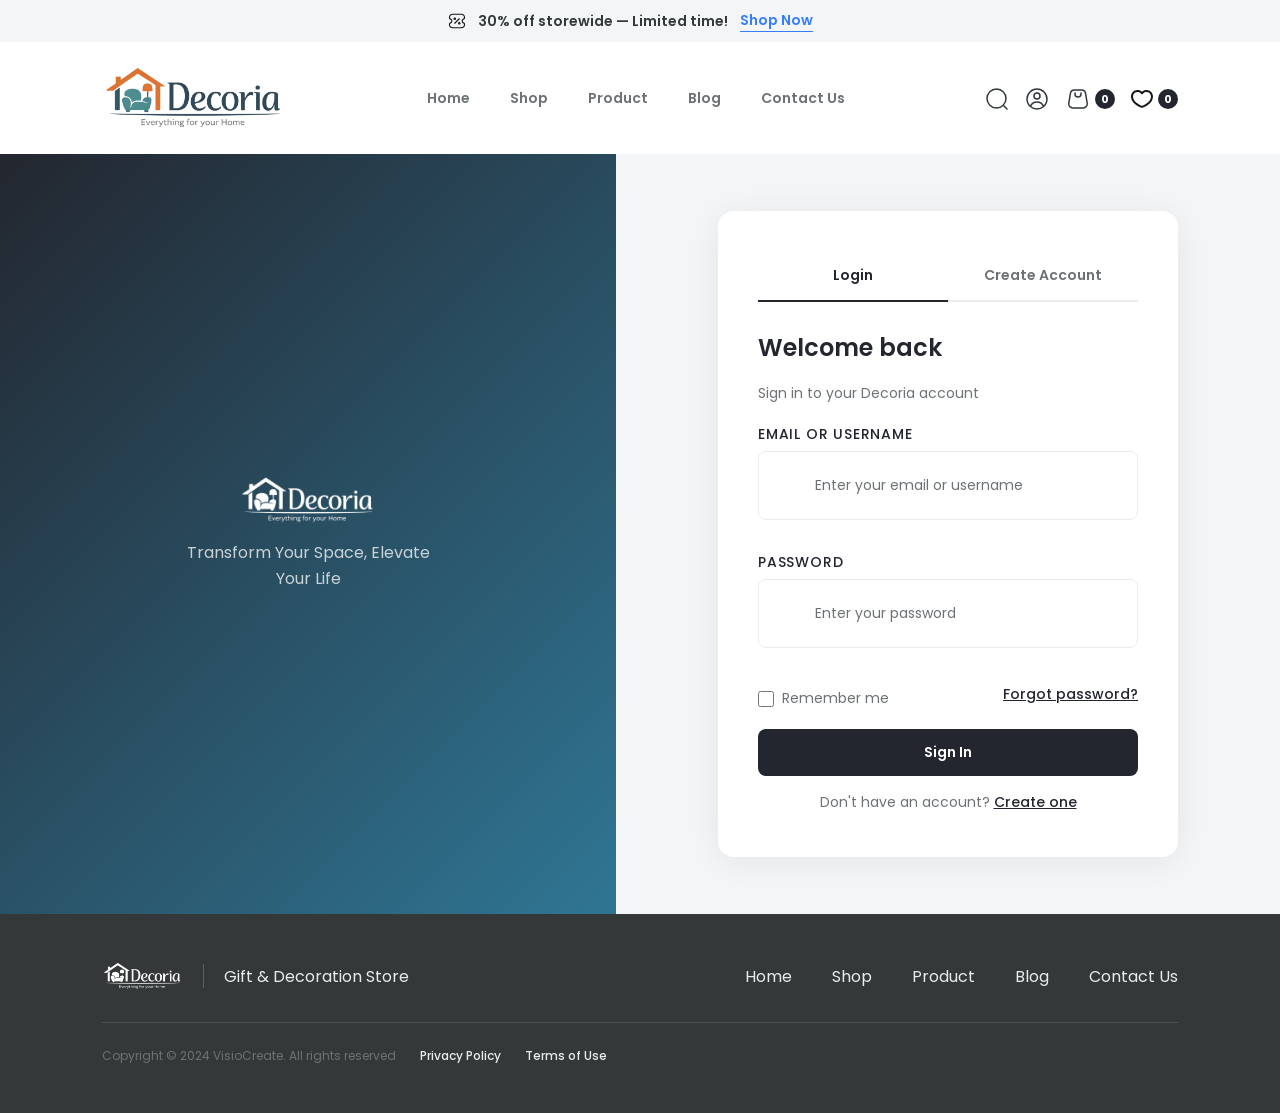
==== commit 7b489ca4: "new changes" ====
--- a/account.html
+++ b/account.html
@@ -7,6 +7,8 @@
     <title>My Account - Decoria</title>
     <link rel="icon" href="images/decoria-icon.png">
     <link rel="stylesheet" href="style.css">
+    
+    <script src="JS/supabase-client.js" defer></script>
     <script src="JS/cart.js" defer></script>
     <script src="JS/app.js" defer></script>
     <script src="JS/products.js" defer></script>
@@ -58,6 +60,7 @@
                     <a href="index.html">Home</a>
                     <a href="shop.html">Shop</a>
                     <a href="shop.html" data-nav-product>Product</a>
+                    <a href="blog.html">Blog</a>
                     <a href="contact.html">Contact Us</a>
                 </nav>
             </div>
@@ -77,6 +80,7 @@
                     </div>
                 </div>
                 <button class="mobile-signin-btn">Sign In</button>
+                <button class="mobile-logout-btn" style="display:none">Log Out</button>
                 <div>
                     <a href="#"><i class="fa-brands fa-instagram"></i></a>
                     <a href="#"><i class="fa-brands fa-facebook-f"></i></a>
@@ -92,6 +96,7 @@
                 <a href="index.html">Home</a>
                 <a href="shop.html">Shop</a>
                 <a href="shop.html" data-nav-product>Product</a>
+                <a href="blog.html">Blog</a>
                 <a href="contact.html">Contact Us</a>
             </nav>
             <div class="search-bar-wrap" id="search-bar-wrap" style="display:none">
@@ -337,6 +342,10 @@
                                 <i class="fa-solid fa-bag-shopping"></i>
                                 <span>Orders History</span>
                             </button>
+                            <button class="sdd-option" id="sdd-cart-link" type="button">
+                                <i class="fa-solid fa-cart-shopping"></i>
+                                <span>Cart</span>
+                            </button>
                             <button class="sdd-option" data-panel="payment" type="button">
                                 <i class="fa-regular fa-credit-card"></i>
                                 <span>Payment Methods</span>
@@ -365,6 +374,10 @@
                         <button class="sidebar-nav-btn" data-panel="orders">
                             <i class="fa-solid fa-bag-shopping"></i>
                             <span>Orders History</span>
+                        </button>
+                        <button class="sidebar-nav-btn" id="sidebar-cart-link" type="button">
+                            <i class="fa-solid fa-cart-shopping"></i>
+                            <span>Cart</span>
                         </button>
                         <button class="sidebar-nav-btn" data-panel="payment">
                             <i class="fa-regular fa-credit-card"></i>
@@ -742,7 +755,7 @@
                     <a href="index.html">Home</a>
                     <a href="shop.html">Shop</a>
                     <a href="shop.html" data-nav-product>Product</a>
-                    <a href="#">Blog</a>
+                    <a href="blog.html">Blog</a>
                     <a href="contact.html">Contact Us</a>
                 </nav>
             </div>
--- a/style.css
+++ b/style.css
@@ -1,7213 +1,8286 @@
-@import url('https://fonts.googleapis.com/css2?family=Poppins:ital,wght@0,100;0,200;0,300;0,400;0,500;0,600;0,700;0,800;0,900;1,100;1,200;1,300;1,400;1,500;1,600;1,700;1,800;1,900&display=swap');
-
-:root {
-    --neutral01: #FEFEFE;
-    --neutral02: #F3F5F7;
-    --neutral03: #E8ECEF;
-    --neutral04: #6C7275;
-    --neutral05: #343839;
-    --neutrals: #23262F;
-    --white: #FFFFFF;
-    --text-color: #31393B;
-    --stars-color: #FFC554;
-    --discount-color: #38CB89;
-    --cart-btn-color: #2F7694;
-    --red-color: #FF5630;
-    --blue: #377DFF;
-
-    --superTitle: clamp(34px, 4vw, 40px);
-    --title-text: clamp(24px, 3.5vw, 34px);
-    --subtitle-text: clamp(14px, 2.5vw, 20px);
-    --text: clamp(10px, 2vw, 16px);
-    --small-text: clamp(12px, 1.8vw, 14px);
-    --copyryght: clamp(10px, 1.5vw, 12px);
-
-    --padding-y: clamp(32px, 5vw, 48px);
-    --padding-x: clamp(16px, 4vw, 32px);
-    --padding: var(--padding-y) var(--padding-x);
-    --section-padding-y: clamp(16px, 4vw, 24px);
-    --section-padding-x: clamp(32px, 8vw, 160px);
-    --section-padding: var(--section-padding-y) var(--section-padding-x);
-    --gap: 12px;
-
-    --space: clamp(40px, 6vw, 48px);
-    --font-poppins: "Poppins", sans-serif;
-}
-
-html {
-    font-size: 10px;
-}
-
-* {
-    margin: 0;
-    padding: 0;
-    box-sizing: border-box;
-}
-
-body {
-    font-family: var(--font-poppins);
-    /* background-color: var(--white); */
-    max-width: 1600px;
-    margin: 0 auto;
-    overflow-x: hidden;
-    min-height: 100dvh;
-    display: flex;
-    flex-direction: column;
-}
-
-main {
-    flex: 1;
-}
-
-button {
-    border: none;
-    background: none;
-    cursor: pointer;
-    font-family: inherit;
-}
-
-a {
-    text-decoration: none;
-    font-family: inherit;
-}
-
-p {
-    color: var(--text-color);
-}
-
-/* =========================
-   UPPER HEADER
-========================= */
-
-.upper-header {
-    display: flex;
-    align-items: center;
-    justify-content: center;
-    gap: 22px;
-    padding: 10px 16px;
-    background-color: var(--neutral02);
-    width: 100vw;
-    margin-left: calc(50% - 50vw);
-}
-
-.upper-header div:first-child {
-    display: none;
-}
-
-.upper-header div:nth-child(2) {
-    display: flex;
-    align-items: center;
-    gap: var(--gap);
-}
-
-.upper-header div:nth-child(2) p {
-    font-size: var(--small-text);
-    font-weight: 600;
-}
-
-.upper-header div:nth-child(2) a {
-    display: none;
-    font-size: var(--small-text);
-    font-weight: 600;
-    color: var(--blue);
-    border-bottom: 1.5px solid var(--blue);
-}
-
-.upper-header button {
-    width: 20px;
-    height: 20px;
-    display: flex;
-    align-items: center;
-    justify-content: center;
-    font-size: 19px;
-}
-
-.upper-header img {
-    width: 18px;
-    height: 18px;
-}
-
-/* =========================
-   MOBILE HEADER
-========================= */
-
-.mobile-header {
-    display: flex;
-    align-items: center;
-    justify-content: space-between;
-    padding: 16px 32px;
-    gap: 8px;
-}
-
-.mobile-header>div:first-child {
-    display: flex;
-    align-items: center;
-}
-
-.mobile-header>div:last-child {
-    position: relative;
-    display: flex;
-    align-items: center;
-}
-
-.mobile-header-icons {
-    display: flex;
-    align-items: center;
-    gap: 8px;
-}
-
-.mobile-header div>button {
-    width: 24px;
-    height: 24px;
-    margin-right: 4px;
-}
-
-.mobile-header div>button i {
-    font-size: 16px;
-    color: var(--text-color);
-}
-
-.logo {
-    height: 34px;
-    display: block;
-}
-
-/* =========================
-   DESKTOP HEADER
-========================= */
-
-.desktop-header {
-    display: none;
-    align-items: center;
-    justify-content: space-between;
-    padding: var(--section-padding);
-    gap: 50px;
-}
-
-.desktop-header nav {
-    display: flex;
-    align-items: center;
-    gap: 40px;
-}
-
-.desktop-header nav a {
-    font-size: var(--small-text);
-    font-weight: 600;
-    color: var(--neutral04);
-    transition: 200ms;
-}
-
-.desktop-header nav a:hover {
-    color: var(--text-color);
-}
-
-.desktop-header nav .accent {
-    color: var(--text-color);
-}
-
-.desktop-header .logo {
-    height: 44px;
-}
-
-.desktop-header-btns {
-    display: flex;
-    align-items: center;
-    justify-content: center;
-    padding-top: 2px;
-    gap: calc(var(--gap) * 1.34);
-}
-
-.desktop-header-btns button {
-    display: flex;
-    align-items: center;
-}
-
-.cart-overlay {
-    position: fixed;
-    inset: 0;
-    background: rgba(0, 0, 0, 0.2);
-    backdrop-filter: blur(3px);
-    -webkit-backdrop-filter: blur(3px);
-    z-index: 999;
-    display: none;
-}
-
-.cart-window {
-    position: fixed;
-    top: 0;
-    right: 0;
-    width: 90dvw;
-    height: 100dvh;
-    z-index: 1000;
-    padding: 24px;
-    box-sizing: border-box;
-    background-color: white;
-    box-shadow: -10px 0 30px rgba(0, 0, 0, 0.1);
-    display: none;
-    flex-direction: column;
-    overflow: hidden;
-}
-
-.cart-window>div:nth-child(2) {
-    position: relative;
-    height: calc(100dvh - 110px);
-    min-height: 0;
-    display: block;
-}
-
-#products-section {
-    height: 100%;
-    overflow-y: auto;
-    padding-right: 4px;
-    padding-bottom: 210px;
-}
-
-#cart-window-totals {
-    position: absolute;
-    left: 0;
-    right: 0;
-    bottom: 0;
-    margin-top: 0;
-    padding-top: 16px;
-    background: var(--white);
-}
-
-#cart-window-totals p,
-#cart-window-totals h3 {
-    display: flex;
-    align-items: center;
-    justify-content: space-between;
-    gap: 12px;
-}
-
-#cart-window-totals p {
-    font-size: var(--text);
-    font-weight: 500;
-    color: var(--text-color);
-}
-
-/* total + linie separare */
-#cart-window-totals h3 {
-    margin-top: 12px;
-    padding-top: 12px;
-    border-top: 1px solid var(--neutral03);
-    font-size: var(--subtitle-text);
-    font-weight: 600;
-    color: var(--text-color);
-}
-
-/* butoane jos */
-#cart-window-totals>div {
-    margin-top: 16px;
-    display: flex;
-    flex-direction: column;
-    gap: 10px;
-}
-
-#checkout-btn {
-    font-size: 18px;
-    font-weight: 500;
-    border-radius: 6px;
-    background-color: var(--neutral05);
-    /* neutral07 nu exista, folosesc neutrals */
-    padding: 10px 26px;
-    color: var(--white);
-}
-
-#view-cart-btn {
-    font-size: 14px;
-    font-weight: 500;
-    color: #000;
-    text-decoration: underline;
-    text-underline-offset: 2px;
-}
-
-
-/* =========================
-    HERO SECTION
-========================= */
-
-.hero-section {
-    position: relative;
-    padding: var(--section-padding);
-    padding-top: 0;
-}
-
-.hero-section img {
-    width: 100%;
-    height: 388px;
-    object-fit: cover;
-    object-position: right;
-    border-radius: 30px;
-    display: block;
-}
-
-.hero-section div {
-    position: absolute;
-    top: 15%;
-    left: 15%;
-    z-index: 2;
-    width: 270px;
-    display: flex;
-    flex-direction: column;
-    gap: 5px;
-}
-
-.hero-section h1 {
-    font-size: var(--title-text);
-    font-weight: 500;
-    letter-spacing: -0.6px;
-    color: var(--white);
-}
-
-.hero-section p {
-    width: 200px;
-    font-size: var(--text);
-    font-weight: 200;
-    color: var(--white);
-}
-
-.hero-section p strong {
-    font-size: var(--text);
-}
-
-/* =========================
-   BANNER GRID
-========================= */
-
-.banner-grid {
-    display: grid;
-    grid-template-columns: 1fr;
-    gap: 24px;
-    padding: var(--section-padding);
-}
-
-.banner-grid .div1,
-.banner-grid .div2,
-.banner-grid .div3 {
-    position: relative;
-    overflow: hidden;
-    border-radius: 20px;
-    background-color: var(--neutral02);
-}
-
-.banner-grid .div1 img,
-.banner-grid .div2 img,
-.banner-grid .div3 img {
-    width: 100%;
-    display: block;
-}
-
-.banner-grid .div1 div {
-    position: absolute;
-    top: 10%;
-    left: 10%;
-}
-
-.banner-grid .div2 div,
-.banner-grid .div3 div {
-    position: absolute;
-    bottom: 10%;
-    left: 5%;
-}
-
-.banner-grid .div1 h3,
-.banner-grid .div2 h3,
-.banner-grid .div3 h3 {
-    font-size: var(--title-text);
-    font-weight: 500;
-    color: var(--text-color);
-}
-
-.banner-grid .div1 a,
-.banner-grid .div2 a,
-.banner-grid .div3 a {
-    font-size: var(--text);
-    color: var(--text-color);
-    border-bottom: 1px solid var(--text-color);
-}
-
-/* =========================
-    PRODUCT CAROUSEL
-========================= */
-
-.product-carousel {
-    display: flex;
-    flex-direction: column;
-    padding: var(--section-padding);
-    gap: 48px;
-}
-
-.carousel-top {
-    display: contents;
-}
-
-.product-carousel h2 {
-    order: 1;
-    font-size: var(--superTitle);
-    line-height: 1;
-    font-weight: 500;
-    color: #000;
-}
-
-.cards {
-    order: 2;
-    overflow-x: auto;
-    overflow-y: hidden;
-    display: flex;
-    gap: 24px;
-    scrollbar-width: thin;
-    scrollbar-color: #343839 #E8ECEF;
-    padding-bottom: 48px;
-}
-
-.cards::-webkit-scrollbar {
-    height: 6px;
-}
-
-.cards::-webkit-scrollbar-track {
-    background: #E8ECEF;
-    border-radius: 999px;
-}
-
-.cards::-webkit-scrollbar-thumb {
-    background: #343839;
-    border-radius: 999px;
-}
-
-.more-products {
-    order: 3;
-    width: fit-content;
-    font-size: var(--text);
-    color: var(--text-color);
-    border-bottom: 1px solid var(--text-color);
-    display: inline-flex;
-    align-items: center;
-    gap: 8px;
-}
-
-/* =========================
-   DYNAMIC PRODUCT CARDS
-========================= */
-
-.card {
-    flex: 0 0 262px;
-    display: flex;
-    flex-direction: column;
-    gap: 12px;
-    height: 100%;
-}
-
-.shop-grid .card {
-    flex: none;
-}
-
-.shop-grid .card-info {
-    flex: 1;
-    display: flex;
-    flex-direction: column;
-    gap: 6px;
-}
-
-.shop-grid .card-info .price {
-    margin-top: auto;
-}
-
-.card-img {
-    position: relative;
-    width: 100%;
-    min-height: 349px;
-    background-color: var(--neutral02);
-    border-radius: 16px;
-    overflow: hidden;
-    padding: 16px;
-    display: flex;
-    align-items: center;
-    justify-content: center;
-}
-
-.card-img img {
-    width: 100%;
-    height: auto;
-    object-fit: contain;
-    display: block;
-    mix-blend-mode: multiply;
-}
-
-.badge {
-    position: absolute;
-    top: 16px;
-    left: 16px;
-    background-color: var(--white);
-    color: var(--text-color);
-    font-size: 1.6rem;
-    font-weight: 600;
-    line-height: 1;
-    padding: 4px 14px;
-    border-radius: 4px;
-    z-index: 2;
-}
-
-.discount {
-    position: absolute;
-    top: 50px;
-    left: 16px;
-    background-color: var(--discount-color);
-    color: var(--white);
-    font-size: 1.6rem;
-    font-weight: 600;
-    line-height: 1;
-    padding: 4px 14px;
-    border-radius: 4px;
-    z-index: 2;
-}
-
-.discount.discount-only {
-    top: 16px;
-}
-
-.likebtn {
-    position: absolute;
-    top: 16px;
-    right: 16px;
-    width: 44px;
-    height: 44px;
-    display: flex;
-    align-items: center;
-    justify-content: center;
-    border-radius: 100%;
-    background-color: var(--white);
-    color: var(--neutral04);
-    box-shadow: 0 8px 18px rgba(15, 23, 42, 0.12);
-    z-index: 3;
-    transition: 200ms;
-}
-
-.likebtn i {
-    font-size: 1.9rem;
-}
-
-
-
-.add-to-cartBtn {
-    position: absolute;
-    left: 16px;
-    right: 16px;
-    bottom: 16px;
-    min-height: 46px;
-    border-radius: 8px;
-    background-color: var(--cart-btn-color);
-    color: var(--white);
-    font-size: 1.6rem;
-    font-weight: 500;
-    z-index: 3;
-    transition: 200ms;
-}
-
-.add-to-cartBtn:hover {
-    filter: brightness(0.95);
-}
-
-
-.card-info {
-    display: flex;
-    flex-direction: column;
-    gap: 6px;
-}
-
-.product-rating {
-    display: flex;
-    align-items: center;
-    gap: 2px;
-    color: var(--stars-color);
-    font-size: 1.6rem;
-}
-
-.card-info h3 {
-    font-size: 2rem;
-    font-weight: 500;
-    line-height: 1.3;
-    color: var(--text-color);
-}
-
-.price {
-    display: flex;
-    align-items: center;
-    gap: 12px;
-    flex-wrap: wrap;
-    font-size: 1.8rem;
-    font-weight: 600;
-    color: var(--text-color);
-}
-
-.old-price {
-    font-size: 1.6rem;
-    font-weight: 400;
-    color: var(--neutral04);
-    opacity: 0;
-    transition: opacity 100ms ease;
-}
-
-.card:hover .old-price {
-    opacity: 1;
-}
-
-
-.old-price s {
-    color: var(--neutral04);
-}
-
-/* stari folosite de JS */
-
-.active {
-    opacity: 1;
-    visibility: visible;
-    pointer-events: auto;
-}
-
-.notactive {
-    opacity: 0;
-    visibility: hidden;
-    pointer-events: none;
-}
-
-.values {
-    padding: var(--section-padding);
-    display: grid;
-    grid-template-columns: repeat(auto-fit, minmax(140px, 1fr));
-    column-gap: 8px;
-    row-gap: 24px;
-}
-
-.value-card {
-    background-color: var(--neutral02);
-    border-radius: 20px;
-    padding: var(--padding);
-    display: flex;
-    flex-direction: column;
-    gap: 16px;
-
-    img {
-        height: 48px;
-        width: 48px;
-    }
-
-    div {
-        display: flex;
-        flex-direction: column;
-        gap: 8px;
-
-        p {
-            font-size: var(--small-text);
-            color: var(--neutral04);
-        }
-    }
-}
-
-.h3-design {
-    color: var(--text-color);
-    font-size: var(--subtitle-text);
-    font-weight: 500;
-}
-
-.banner {
-    margin: var(--section-padding-y) 0;
-    background-color: var(--neutral02);
-
-    div {
-        padding: 58.5px 32px;
-        display: flex;
-        flex-direction: column;
-        gap: 16px;
-
-        span {
-            color: var(--blue);
-            font-weight: 600;
-        }
-
-        h2 {
-            font-size: var(--superTitle);
-            font-weight: 500;
-            line-height: 44px;
-            color: var(--text-color);
-        }
-
-        p {
-            font-size: 16px;
-            margin-bottom: 8px;
-        }
-
-        span {
-            font-size: 16px;
-        }
-    }
-
-    img {
-        width: 100dvw;
-    }
-}
-
-.blog-section {
-    padding: var(--section-padding);
-    display: grid;
-    grid-template-columns: 1fr;
-    gap: 24px;
-
-    h2 {
-        font-size: var(--superTitle);
-        font-weight: 500;
-    }
-}
-
-.blog-section>div:first-child {
-    display: flex;
-    justify-content: space-between;
-    gap: 12px;
-}
-
-.blog-card {
-    display: flex;
-    flex-direction: column;
-    gap: 12px;
-}
-
-.blog-card img {
-    width: 100%;
-    display: block;
-    aspect-ratio: 4 / 3;
-    object-fit: cover;
-    border-radius: 16px;
-}
-
-.blog-card>div {
-    display: flex;
-    flex-direction: column;
-    gap: 8px;
-}
-
-.blog-card h3 {
-    margin: 0;
-}
-
-.newsletter {
-    position: relative;
-    width: 100%;
-    background: #f3f3f3;
-    overflow: hidden;
-    margin-top: var(--padding-y);
-}
-
-.newsletter img {
-    width: 100%;
-    display: block;
-}
-
-.newsletter-content {
-    position: absolute;
-    inset: 0;
-    display: flex;
-    align-items: center;
-    justify-content: center;
-    flex-direction: column;
-    text-align: center;
-    gap: 32px;
-    padding: 20px;
-}
-
-.info-letter h2 {
-    font-size: var(--superTitle);
-    font-weight: 400;
-}
-
-.info-letter p {
-    font-size: var(--text);
-}
-
-.emailinput {
-    display: flex;
-    align-items: center;
-    justify-content: center;
-    gap: 8px;
-    border-bottom: 1px solid #999;
-    padding-bottom: 8px;
-}
-
-.emailinput i {
-    color: var(--text-color);
-    font-size: var(--subtitle-text);
-}
-
-.emailinput input {
-    border: none;
-    background: none;
-    font-size: var(--text);
-    color: var(--neutral04);
-    outline: none;
-}
-
-.emailinput button {
-    border: none;
-    background: none;
-    font-size: var(--text);
-    color: var(--neutral04);
-    cursor: pointer;
-}
-
-.footer {
-    background-color: var(--neutral05);
-    padding: var(--space) 0;
-    font-family: var(--font-poppins);
-    width: 100vw;
-    margin-left: calc(50% - 50vw);
-}
-
-.footer-container {
-    width: min(100%, calc(100% - (2 * var(--section-padding-x))));
-    max-width: 1120px;
-    margin: 0 auto;
-    display: flex;
-    flex-direction: column;
-}
-
-.top-footer {
-    display: flex;
-    align-items: center;
-    justify-content: space-between;
-    gap: 32px;
-    width: 100%;
-}
-
-.left-top-footer {
-    display: flex;
-    align-items: center;
-    gap: 20px;
-    flex-shrink: 0;
-}
-
-.footer-divider {
-    width: 1px;
-    height: 24px;
-    background-color: rgba(255, 255, 255, 0.2);
-}
-
-.footer-tagline {
-    margin: 0;
-    font-size: var(--text);
-    font-weight: 400;
-    color: var(--neutral03);
-    white-space: nowrap;
-}
-
-.footer-nav {
-    display: flex;
-    align-items: center;
-    gap: 40px;
-    flex-wrap: wrap;
-    justify-content: flex-end;
-}
-
-.footer-nav a {
-    text-decoration: none;
-    font-size: var(--text);
-    font-weight: 400;
-    color: var(--neutral03);
-    transition: color 0.3s ease;
-}
-
-.footer-nav a:hover,
-.footer-nav a.active {
-    color: var(--white);
-}
-
-.footer-line {
-    width: 100%;
-    height: 1px;
-    background-color: rgba(255, 255, 255, 0.12);
-    margin: 32px 0 24px;
-}
-
-.bottom-footer {
-    display: flex;
-    align-items: center;
-    justify-content: space-between;
-    gap: 24px;
-    width: 100%;
-}
-
-.left-bottom-footer {
-    display: flex;
-    align-items: center;
-    gap: 24px;
-    flex-wrap: wrap;
-}
-
-.left-bottom-footer span {
-    font-size: var(--copyryght);
-    font-weight: 400;
-    color: var(--neutral04);
-}
-
-.left-bottom-footer a {
-    text-decoration: none;
-    font-size: var(--copyryght);
-    font-weight: 500;
-    color: var(--neutral03);
-    transition: color 0.3s ease;
-}
-
-.left-bottom-footer a:hover {
-    color: var(--white);
-}
-
-.right-bottom-footer {
-    display: flex;
-    align-items: center;
-    gap: 20px;
-    flex-shrink: 0;
-}
-
-.right-bottom-footer a {
-    text-decoration: none;
-    color: var(--neutral03);
-    font-size: 20px;
-    transition: color 0.3s ease;
-}
-
-.right-bottom-footer a:hover {
-    color: var(--white);
-}
-
-.footer-logo-img {
-    height: 28px;
-    width: auto;
-    display: block;
-    filter: brightness(0) invert(1);
-}
-
-#mobile-burger-menu {
-    position: fixed;
-    inset: 0;
-    width: 100%;
-    min-height: 100vh;
-    height: 100dvh;
-    background: var(--neutral01);
-    z-index: 9999;
-    padding: 26px var(--padding-x) 22px;
-    box-sizing: border-box;
-    font-family: var(--font-poppins);
-
-    display: grid;
-    grid-template-rows: 1fr auto;
-    row-gap: 24px;
-
-    overflow: hidden;
-    display: none;
-}
-
-.top-burg-menu {
-    min-height: 0;
-    display: flex;
-    flex-direction: column;
-    gap: 22px;
-    overflow-y: auto;
-    padding-right: 2px;
-}
-
-.top-burg-menu>div:first-child {
-    display: flex;
-    align-items: center;
-    justify-content: space-between;
-    gap: 12px;
-}
-
-.top-burg-menu>div:first-child img {
-    max-width: 120px;
-    height: auto;
-    display: block;
-}
-
-#close-burger-menu {
-    border: none;
-    background: transparent;
-    padding: 0;
-    width: 28px;
-    height: 28px;
-    display: flex;
-    align-items: center;
-    justify-content: center;
-    cursor: pointer;
-}
-
-#close-burger-menu i {
-    font-size: 26px;
-    color: var(--neutral04);
-    line-height: 1;
-}
-
-.top-burg-menu .input {
-    display: flex;
-    align-items: center;
-    gap: 12px;
-    min-height: 52px;
-    border: 1.5px solid var(--neutral04);
-    border-radius: 8px;
-    padding: 0 16px;
-    box-sizing: border-box;
-    background: var(--neutral01);
-}
-
-.top-burg-menu .input img {
-    width: 22px;
-    height: 22px;
-    object-fit: contain;
-    flex-shrink: 0;
-}
-
-.top-burg-menu .input input {
-    width: 100%;
-    border: none;
-    outline: none;
-    background: transparent;
-    font-size: var(--subtitle-text);
-    font-family: var(--font-poppins);
-    color: var(--neutral05);
-}
-
-.top-burg-menu .input input::placeholder {
-    color: var(--neutral04);
-    opacity: 1;
-}
-
-.top-burg-menu nav {
-    display: flex;
-    flex-direction: column;
-}
-
-.top-burg-menu nav a {
-    display: flex;
-    align-items: center;
-    justify-content: space-between;
-    padding: 18px 0;
-    border-bottom: 1px solid var(--neutral03);
-    color: var(--neutrals);
-    font-size: var(--subtitle-text);
-    font-weight: 500;
-    text-decoration: none;
-}
-
-
-.bottom-burg-menu {
-    align-self: end;
-    display: flex;
-    flex-direction: column;
-    gap: 0;
-    flex-shrink: 0;
-    background: var(--neutral01);
-}
-
-.bottom-burg-menu>div:nth-child(1),
-.bottom-burg-menu>div:nth-child(2) {
-    display: flex;
-    align-items: center;
-    justify-content: space-between;
-    padding: 14px 0;
-    border-bottom: 1px solid var(--neutral03);
-}
-
-.bottom-burg-menu>div:nth-child(1) h2,
-.bottom-burg-menu>div:nth-child(2) h2 {
-    margin: 0;
-    font-size: var(--subtitle-text);
-    font-weight: 400;
-    color: var(--neutral04);
-    line-height: 1.2;
-}
-
-.bottom-burg-menu>div:nth-child(1)>div,
-.bottom-burg-menu>div:nth-child(2)>div {
-    display: flex;
-    align-items: center;
-    justify-content: center;
-    min-width: 34px;
-    height: 28px;
-    gap: 5px;
-}
-
-.bottom-burg-menu>div:nth-child(1)>div img,
-.bottom-burg-menu>div:nth-child(2)>div img {
-    width: 24px;
-    height: 24px;
-    object-fit: contain;
-    display: block;
-}
-
-.bottom-burg-menu>div:nth-child(1)>div span,
-.bottom-burg-menu>div:nth-child(2)>div span {
-    width: 20px;
-    height: 20px;
-    border-radius: 50%;
-    background: var(--neutrals);
-    color: var(--white);
-    font-size: 11px;
-    font-weight: 700;
-    display: flex;
-    align-items: center;
-    justify-content: center;
-    line-height: 1;
-}
-
-.bottom-burg-menu button {
-    width: 100%;
-    height: 58px;
-    margin-top: 24px;
-    border: none;
-    border-radius: 8px;
-    background: var(--neutrals);
-    color: var(--white);
-    font-size: var(--subtitle-text);
-    font-family: var(--font-poppins);
-    font-weight: 500;
-    cursor: pointer;
-}
-
-.bottom-burg-menu>div:last-child {
-    display: flex;
-    align-items: center;
-    gap: 28px;
-    margin-top: 20px;
-}
-
-.bottom-burg-menu>div:last-child a {
-    font-size: 24px;
-    color: var(--neutrals);
-    text-decoration: none;
-}
-
-.top-burg-menu::-webkit-scrollbar {
-    width: 4px;
-}
-
-.top-burg-menu::-webkit-scrollbar-thumb {
-    background: var(--neutral03);
-    border-radius: 999px;
-}
-
-.cart-articlesNr,
-.wishlist-articlesNr {
-    width: 20px;
-    height: 20px;
-    border-radius: 50%;
-    background: var(--neutrals);
-    color: var(--white);
-    font-size: 11px;
-    font-weight: 700;
-    display: flex;
-    align-items: center;
-    justify-content: center;
-    line-height: 1;
-}
-
-.bag-icon-header {
-    display: flex;
-    align-items: center;
-    justify-content: center;
-    gap: 5px;
-}
-
-.cart-header {
-    display: flex;
-    align-items: center;
-    justify-content: space-between;
-    gap: 8px;
-
-    h2 {
-        font-size: var(--title-text);
-        font-weight: 500;
-        flex: 1;
-    }
-}
-
-#cart-clear-all,
-#wishlist-clear-all {
-    background: none;
-    border: 1px solid var(--neutral03);
-    border-radius: 6px;
-    padding: 5px 10px;
-    font-size: var(--small-text);
-    font-family: var(--font-poppins);
-    color: var(--neutral04);
-    cursor: pointer;
-    transition: background 0.15s, color 0.15s;
-    white-space: nowrap;
-}
-
-#cart-clear-all:hover,
-#wishlist-clear-all:hover {
-    background: var(--neutral02);
-    color: var(--red-color);
-}
-
-.cart-item-info {
-    display: flex;
-    justify-content: space-between;
-    padding: 24px 0;
-    border-bottom: 1px solid var(--neutral03);
-
-    .cart-product-img {
-        background-color: var(--neutral03);
-
-    }
-
-    img {
-        height: 96px;
-        width: 80px;
-        object-fit: cover;
-        object-position: center;
-        mix-blend-mode: multiply;
-
-    }
-
-    .item {
-        display: flex;
-        gap: 16px;
-
-        .item-info {
-            display: flex;
-            flex-direction: column;
-            justify-content: space-between;
-
-            span {
-                color: var(--neutral04);
-                font-size: 12px;
-            }
-
-            .product-quantity {
-                display: flex;
-                align-items: center;
-                justify-content: center;
-                border: 1px solid var(--neutral04);
-                border-radius: 4px;
-                padding: 6px 8px;
-                gap: 12px;
-                font-size: 12px;
-                height: 32px;
-                width: 80px;
-
-                span {
-                    color: black;
-                    font-weight: 500;
-                }
-
-                button {
-                    height: 16px;
-                    width: 16px;
-                    display: flex;
-                    align-items: center;
-                    justify-content: center;
-                }
-            }
-        }
-
-        h4 {
-            font-size: 14px;
-            font-weight: 500;
-        }
-
-    }
-
-    .product-price {
-        text-align: right;
-        display: flex;
-        flex-direction: column;
-        gap: 8px;
-
-        p {
-            font-size: 14px;
-            color: black;
-            font-weight: 500;
-        }
-
-        button {
-            height: 24px;
-            width: 24px;
-            color: var(--neutral04);
-            font-size: 18px;
-        }
-    }
-}
-
-
-
-
-
-/* =========================
-    MOBILE ADJUSTMENTS FOR CARDS
-========================= */
-@media screen and (max-width: 767px) {
-    .card {
-        flex: 0 0 231px;
-    }
-
-    .card-img {
-        min-height: 308px;
-        padding: 14px;
-    }
-
-    .badge {
-        top: 14px;
-        left: 14px;
-        font-size: 1.4rem;
-        padding: 7px 12px;
-    }
-
-    .discount {
-        top: 52px;
-        left: 14px;
-        font-size: 1.4rem;
-        padding: 7px 12px;
-    }
-
-    .likebtn {
-        top: 14px;
-        right: 14px;
-        width: 40px;
-        height: 40px;
-    }
-
-    .likebtn i {
-        font-size: 1.7rem;
-    }
-
-    .add-to-cartBtn {
-        left: 14px;
-        right: 14px;
-        bottom: 14px;
-        min-height: 44px;
-        font-size: 1.7rem;
-    }
-
-    .card-info h3 {
-        font-size: 1.8rem;
-    }
-
-    .price {
-        font-size: 1.5rem;
-        gap: 8px;
-    }
-
-    .old-price {
-        font-size: 1.5rem;
-    }
-
-    .product-rating {
-        font-size: 1.5rem;
-    }
-
-    .newsletter {
-        min-height: 320px;
-        display: flex;
-        align-items: center;
-        justify-content: center;
-    }
-
-    .newsletter img {
-        display: none;
-    }
-
-    .newsletter-content {
-        position: static;
-        transform: none;
-        padding: 32px 20px;
-    }
-
-    .footer {
-        padding: 48px 0 40px;
-    }
-
-    .footer-container {
-        width: calc(100% - 48px);
-    }
-
-    .top-footer {
-        flex-direction: column;
-        justify-content: center;
-        text-align: center;
-        gap: 32px;
-    }
-
-    .left-top-footer {
-        flex-direction: column;
-        gap: 16px;
-    }
-
-    .footer-logo {
-        font-size: clamp(28px, 8vw, 44px);
-    }
-
-    .footer-divider {
-        width: 44px;
-        height: 1px;
-    }
-
-    .footer-tagline {
-        font-size: var(--subtitle-text);
-    }
-
-    .footer-nav {
-        flex-direction: column;
-        gap: 26px;
-    }
-
-    .footer-nav a {
-        font-size: var(--title-text);
-        font-weight: 400;
-    }
-
-    .footer-line {
-        margin: 40px 0 32px;
-    }
-
-    .bottom-footer {
-        flex-direction: column-reverse;
-        text-align: center;
-        gap: 32px;
-    }
-
-    .right-bottom-footer {
-        justify-content: center;
-        gap: 32px;
-    }
-
-    .right-bottom-footer a {
-        font-size: 34px;
-    }
-
-    .left-bottom-footer {
-        justify-content: center;
-        gap: 24px;
-    }
-
-    .left-bottom-footer span {
-        width: 100%;
-        order: 3;
-        font-size: var(--subtitle-text);
-        line-height: 1.6;
-    }
-
-    .left-bottom-footer a {
-        font-size: var(--subtitle-text);
-    }
-
-}
-
-
-
-
-/* =========================
-   TABLET
-========================= */
-
-@media screen and (min-width: 768px) {
-    .mobile-header .logo {
-        height: 44px;
-    }
-
-    .hero-section img {
-        height: 562px;
-    }
-
-    .banner-grid {
-        grid-template-columns: repeat(2, 1fr);
-        grid-template-areas:
-            "div1 div2"
-            "div3 div3";
-    }
-
-    .banner-grid .div1 {
-        grid-area: div1;
-    }
-
-    .banner-grid .div2 {
-        grid-area: div2;
-    }
-
-    .banner-grid .div3 {
-        grid-area: div3;
-    }
-
-    .carousel-top {
-        display: flex;
-        justify-content: space-between;
-        align-items: center;
-    }
-
-    .product-carousel h2,
-    .cards,
-    .more-products {
-        order: initial;
-    }
-
-    .blog-section {
-        grid-template-columns: repeat(2, 1fr);
-        gap: 24px;
-    }
-
-    .blog-section>div:first-child {
-        grid-column: 1 / -1;
-        flex-direction: row;
-        justify-content: space-between;
-        align-items: center;
-    }
-
-}
-
-/* =========================
-   DESKTOP
-========================= */
-
-@media screen and (min-width: 1024px) {
-
-    .upper-header {
-        justify-content: space-between;
-    }
-
-
-    .upper-header div:first-child {
-        display: block;
-    }
-
-    .upper-header div:nth-child(2) a {
-        display: block;
-    }
-
-    .mobile-header {
-        display: none;
-    }
-
-    .desktop-header {
-        display: flex;
-    }
-
-    .desktop-header .logo {
-        height: 64px;
-    }
-
-    .hero-section img {
-        height: 80dvh;
-    }
-
-    .hero-section div {
-        width: 550px;
-    }
-
-    .hero-section div p {
-        width: 500px;
-    }
-
-    .banner-grid {
-        grid-template-columns: repeat(2, 1fr);
-        grid-template-areas:
-            "div1 div2"
-            "div1 div3";
-    }
-
-    .banner-grid .div1 {
-        grid-area: div1;
-    }
-
-    .banner-grid .div2 {
-        grid-area: div2;
-    }
-
-    .banner-grid .div3 {
-        grid-area: div3;
-    }
-
-    .more-products:hover {
-        color: var(--neutrals);
-        font-weight: 500;
-        transition: 200ms;
-    }
-
-    .values {
-        column-gap: 24px;
-        row-gap: 24px;
-    }
-
-    .banner {
-        display: flex;
-
-        img {
-            width: 50dvw;
-        }
-
-        div {
-            justify-content: center;
-            padding: 0 70px;
-            max-width: 501px;
-        }
-    }
-
-    .blog-section {
-        grid-template-columns: repeat(3, 1fr);
-        gap: 32px;
-    }
-
-    .blog-section>div:first-child {
-        grid-column: 1 / -1;
-    }
-
-    .blog-card {
-        height: 100%;
-    }
-
-    .newsletter img {
-        display: block;
-    }
-
-    .newsletter-content {
-        position: absolute;
-        inset: 0;
-    }
-
-    .cart-window {
-        width: 30dvw;
-    }
-
-
-}
-
-
-
-
-
-/* Newsletter Toast */
-.newsletter-toast {
-    position: fixed;
-    top: 1.5rem;
-    right: 1.5rem;
-    z-index: 9999;
-    animation: toastSlideIn 0.3s ease forwards;
-}
-
-.newsletter-toast--hide {
-    animation: toastSlideOut 0.35s ease forwards;
-}
-
-.newsletter-alert {
-    display: flex;
-    align-items: center;
-    gap: 0.75rem;
-    padding: 1rem 1.25rem;
-    border-radius: 12px;
-    font-family: 'Poppins', sans-serif;
-    font-size: 14px;
-    font-weight: 500;
-    min-width: 280px;
-    max-width: 360px;
-    box-shadow: 0 8px 24px rgba(0, 0, 0, 0.12);
-    color: #FEFEFE;
-}
-
-.newsletter-alert--success {
-    background-color: #38CB89;
-}
-
-.newsletter-alert--error {
-    background-color: #FF5630;
-}
-
-.newsletter-alert--warning {
-    background-color: #FFC554;
-    color: #343839;
-}
-
-.newsletter-alert i {
-    font-size: 18px;
-    flex-shrink: 0;
-}
-
-@keyframes toastSlideIn {
-    from {
-        opacity: 0;
-        transform: translateX(60px);
-    }
-
-    to {
-        opacity: 1;
-        transform: translateX(0);
-    }
-}
-
-@keyframes toastSlideOut {
-    from {
-        opacity: 1;
-        transform: translateX(0);
-    }
-
-    to {
-        opacity: 0;
-        transform: translateX(60px);
-    }
-}
-
-
-/* ========================= BREADCRUMB & TITLES ========================= */
-.breadcrumb-bar {
-    padding: 16px var(--section-padding-x);
-    font-size: var(--small-text);
-    color: var(--neutral04);
-}
-
-.breadcrumb-bar a {
-    color: var(--neutral04);
-    text-decoration: none;
-}
-
-.breadcrumb-bar a:hover {
-    color: var(--text-color);
-}
-
-.breadcrumb-bar i {
-    font-size: 10px;
-    margin: 0 6px;
-}
-
-.breadcrumb-bar span:last-child {
-    color: var(--text-color);
-    font-weight: 500;
-}
-
-.cart-page-title {
-    text-align: center;
-    font-size: var(--superTitle);
-    font-weight: 600;
-    color: var(--text-color);
-    padding: 48px 0 32px;
-}
-
-/* ========================= CHECKOUT STEPS ========================= */
-.checkout-steps {
-    display: flex;
-    align-items: center;
-    justify-content: center;
-    padding: 0 var(--section-padding-x) 48px;
-    flex-wrap: wrap;
-    gap: 0;
-}
-
-.step {
-    display: flex;
-    flex-direction: column;
-    align-items: center;
-    gap: 8px;
-}
-
-.step-circle {
-    width: 36px;
-    height: 36px;
-    border-radius: 50%;
-    border: 2px solid var(--neutral03);
-    display: flex;
-    align-items: center;
-    justify-content: center;
-    font-size: 14px;
-    font-weight: 600;
-    color: var(--neutral04);
-    background: var(--white);
-}
-
-.step-circle.active {
-    background: var(--neutrals);
-    border-color: var(--neutrals);
-    color: var(--white);
-}
-
-.step-circle.completed {
-    background: var(--discount-color);
-    border-color: var(--discount-color);
-    color: var(--white);
-}
-
-.step-label {
-    font-size: 12px;
-    color: var(--neutral04);
-    white-space: nowrap;
-}
-
-.step.active .step-label,
-.step.completed .step-label {
-    color: var(--text-color);
-    font-weight: 500;
-}
-
-.step-line {
-    width: 80px;
-    height: 2px;
-    background: var(--neutral03);
-    margin-bottom: 24px;
-    flex-shrink: 0;
-}
-
-.step-line.active {
-    background: var(--discount-color);
-}
-
-/* ========================= SHOP PAGE ========================= */
-.shop-hero {
-    position: relative;
-    height: 400px;
-    overflow: hidden;
-    border-radius: 20px;
-    margin: 0 var(--section-padding-x);
-}
-
-.shop-hero-img {
-    width: 100%;
-    height: 100%;
-    object-fit: cover;
-    object-position: center;
-}
-
-.shop-hero-overlay {
-    position: absolute;
-    inset: 0;
-    background: rgba(35, 38, 47, 0.55);
-    display: flex;
-    flex-direction: column;
-    align-items: center;
-    justify-content: center;
-    gap: 12px;
-}
-
-.shop-hero-breadcrumb {
-    display: flex;
-    align-items: center;
-    gap: 8px;
-    font-size: var(--small-text);
-    margin-bottom: 4px;
-}
-
-.shop-hero-breadcrumb a {
-    color: var(--neutral03);
-    text-decoration: none;
-}
-
-.shop-hero-breadcrumb a:hover {
-    color: var(--white);
-}
-
-.shop-hero-breadcrumb i {
-    color: var(--neutral03);
-    font-size: 10px;
-}
-
-.shop-hero-breadcrumb span {
-    color: var(--white);
-}
-
-.shop-hero-overlay h1 {
-    color: var(--white);
-    font-size: var(--superTitle);
-    font-weight: 600;
-}
-
-.shop-hero-overlay p {
-    color: var(--neutral03);
-    font-size: var(--text);
-}
-
-@media (max-width: 767px) {
-    .shop-hero {
-        height: 300px;
-        margin: 0 32px;
-    }
-}
-
-.shop-layout {
-    display: flex;
-    gap: 40px;
-    padding: 32px var(--section-padding-x) 64px;
-    align-items: flex-start;
-}
-
-.shop-sidebar {
-    width: 220px;
-    flex-shrink: 0;
-    position: sticky;
-    top: 24px;
-}
-
-.sidebar-section {
-    margin-bottom: 32px;
-}
-
-.sidebar-title {
-    font-size: 12px;
-    font-weight: 700;
-    letter-spacing: 1px;
-    color: var(--neutrals);
-    margin-bottom: 16px;
-}
-
-.category-list,
-.price-list {
-    list-style: none;
-    display: flex;
-    flex-direction: column;
-    gap: 8px;
-}
-
-.category-btn,
-.price-btn {
-    background: none;
-    border: none;
-    text-align: left;
-    font-size: var(--text);
-    color: var(--neutral04);
-    cursor: pointer;
-    padding: 4px 0;
-    font-family: var(--font-poppins);
-    transition: color 0.2s;
-}
-
-.category-btn:hover,
-.price-btn:hover,
-.category-btn.active,
-.price-btn.active {
-    color: var(--text-color);
-    font-weight: 600;
-}
-
-.sidebar-divider {
-    height: 1px;
-    background: var(--neutral03);
-    margin: 8px 0 24px;
-}
-
-.shop-products-area {
-    flex: 1;
-    min-width: 0;
-}
-
-.shop-toolbar {
-    display: flex;
-    align-items: center;
-    justify-content: space-between;
-    margin-bottom: 24px;
-}
-
-.shop-sort {
-    display: flex;
-    align-items: center;
-    gap: 12px;
-    font-size: var(--text);
-    color: var(--neutral04);
-}
-
-.shop-sort select {
-    border: 1px solid var(--neutral03);
-    border-radius: 8px;
-    padding: 8px 12px;
-    font-size: var(--text);
-    font-family: var(--font-poppins);
-    color: var(--text-color);
-    background: var(--white);
-    cursor: pointer;
-    outline: none;
-}
-
-.shop-view-btns {
-    display: flex;
-    gap: 8px;
-}
-
-.view-btn {
-    width: 36px;
-    height: 36px;
-    border-radius: 8px;
-    border: 1px solid var(--neutral03);
-    display: flex;
-    align-items: center;
-    justify-content: center;
-    color: var(--neutral04);
-    transition: all 0.2s;
-}
-
-.view-btn.active,
-.view-btn:hover {
-    background: var(--neutrals);
-    border-color: var(--neutrals);
-    color: var(--white);
-}
-
-.shop-grid {
-    display: grid;
-    grid-template-columns: repeat(3, 1fr);
-    gap: 24px;
-}
-
-.shop-grid.grid-4 {
-    grid-template-columns: repeat(4, 1fr);
-}
-
-.shop-grid.list-view {
-    grid-template-columns: 1fr;
-}
-
-.shop-grid.list-view .card {
-    flex-direction: row;
-    height: 160px;
-}
-
-.shop-grid.list-view .card-img {
-    width: 160px;
-    flex-shrink: 0;
-}
-
-.shop-show-more {
-    display: flex;
-    justify-content: center;
-    margin-top: 40px;
-}
-
-.shop-show-more button {
-    padding: 14px 48px;
-    border: 1px solid var(--neutrals);
-    border-radius: 8px;
-    font-size: var(--text);
-    font-weight: 600;
-    color: var(--neutrals);
-    background: transparent;
-    cursor: pointer;
-    transition: all 0.3s;
-    font-family: var(--font-poppins);
-}
-
-.shop-show-more button:hover {
-    background: var(--neutrals);
-    color: var(--white);
-}
-
-/* ========================= PRODUCT PAGE ========================= */
-.product-detail-section {
-    display: flex;
-    gap: 48px;
-    padding: 32px var(--section-padding-x) 64px;
-    align-items: flex-start;
-}
-
-.product-gallery {
-    display: flex;
-    flex-direction: column;
-    gap: 12px;
-    flex: 1;
-    max-width: 560px;
-}
-
-.gallery-main {
-    border-radius: 12px;
-    background: var(--neutral02);
-    overflow: hidden;
-    position: relative;
-    height: 480px;
-}
-
-.gallery-main img {
-    width: 100%;
-    height: 100%;
-    object-fit: cover;
-    display: block;
-}
-
-.gallery-main .badge {
-    position: absolute;
-    top: 16px;
-    left: 16px;
-    z-index: 2;
-}
-
-.gallery-nav-btn {
-    position: absolute;
-    top: 14px;
-    width: 36px;
-    height: 36px;
-    border-radius: 50%;
-    background: var(--white);
-    border: 1px solid var(--neutral03);
-    display: flex;
-    align-items: center;
-    justify-content: center;
-    cursor: pointer;
-    font-size: 13px;
-    color: var(--neutrals);
-    transition: background 0.2s, color 0.2s;
-    z-index: 2;
-    box-shadow: 0 2px 8px rgba(0, 0, 0, 0.10);
-}
-
-.gallery-nav-btn:hover {
-    background: var(--neutrals);
-    color: var(--white);
-    border-color: var(--neutrals);
-}
-
-.gallery-prev {
-    left: 14px;
-}
-
-.gallery-next {
-    right: 14px;
-}
-
-.gallery-thumbnails {
-    display: flex;
-    flex-direction: row;
-    gap: 10px;
-    overflow-x: auto;
-    padding-bottom: 4px;
-}
-
-.gallery-thumbnails::-webkit-scrollbar {
-    height: 4px;
-}
-
-.gallery-thumbnails::-webkit-scrollbar-track {
-    background: transparent;
-}
-
-.gallery-thumbnails::-webkit-scrollbar-thumb {
-    background: var(--neutral03);
-    border-radius: 4px;
-}
-
-.gallery-thumb {
-    width: 76px;
-    height: 76px;
-    flex-shrink: 0;
-    border-radius: 8px;
-    border: 2px solid transparent;
-    overflow: hidden;
-    cursor: pointer;
-    background: var(--neutral02);
-    transition: border-color 0.2s;
-}
-
-.gallery-thumb.active {
-    border-color: var(--neutrals);
-}
-
-.gallery-thumb img {
-    width: 100%;
-    height: 100%;
-    object-fit: cover;
-    display: block;
-}
-
-.product-info {
-    flex: 1;
-    display: flex;
-    flex-direction: column;
-    gap: 16px;
-}
-
-.product-price-detail {
-    display: flex;
-    align-items: center;
-    gap: 12px;
-    flex-wrap: wrap;
-}
-
-.final-price {
-    font-size: clamp(20px, 3vw, 28px);
-    font-weight: 700;
-    color: var(--text-color);
-}
-
-.old-price-detail {
-    font-size: var(--text);
-    color: var(--neutral04);
-    text-decoration: line-through;
-}
-
-.discount-badge {
-    background: var(--discount-color);
-    color: var(--white);
-    font-size: 12px;
-    font-weight: 600;
-    padding: 4px 10px;
-    border-radius: 4px;
-}
-
-.product-description {
-    font-size: var(--text);
-    color: var(--neutral04);
-    line-height: 1.7;
-}
-
-.product-category {
-    font-size: var(--small-text);
-    color: var(--neutral04);
-}
-
-.product-category span {
-    color: var(--text-color);
-    font-weight: 500;
-}
-
-.product-meta {
-    font-size: var(--text);
-    color: var(--neutral04);
-}
-
-.product-quantity-section {
-    display: flex;
-    gap: 12px;
-    align-items: stretch;
-}
-
-.wishlist-detail-btn {
-    flex: 1;
-    padding: 14px;
-    border: 1px solid var(--neutral03);
-    border-radius: 8px;
-    font-size: var(--text);
-    font-weight: 500;
-    color: var(--text-color);
-    background: transparent;
-    cursor: pointer;
-    font-family: var(--font-poppins);
-    display: flex;
-    align-items: center;
-    justify-content: center;
-    gap: 8px;
-    transition: all 0.2s;
-}
-
-.wishlist-detail-btn:hover {
-    border-color: var(--red-color);
-    color: var(--red-color);
-}
-
-.add-to-cart-detail {
-    width: 100%;
-    padding: 14px 24px;
-    background: var(--neutrals);
-    color: var(--white);
-    border: none;
-    border-radius: 8px;
-    font-size: var(--text);
-    font-weight: 600;
-    cursor: pointer;
-    font-family: var(--font-poppins);
-    transition: opacity 0.2s;
-    text-align: center;
-}
-
-.add-to-cart-detail:hover {
-    opacity: 0.85;
-}
-
-.product-share {
-    display: flex;
-    align-items: center;
-    gap: 12px;
-    font-size: var(--text);
-    color: var(--neutral04);
-}
-
-.product-share a {
-    color: var(--neutral04);
-    font-size: 16px;
-    transition: color 0.2s;
-}
-
-.product-share a:hover {
-    color: var(--neutrals);
-}
-
-.product-tabs-section {
-    padding: 0 var(--section-padding-x) 64px;
-}
-
-.product-tabs {
-    display: flex;
-    border-bottom: 2px solid var(--neutral03);
-    margin-bottom: 32px;
-}
-
-.tab-btn {
-    padding: 14px 24px;
-    font-size: var(--text);
-    font-weight: 500;
-    color: var(--neutral04);
-    background: none;
-    border: none;
-    cursor: pointer;
-    font-family: var(--font-poppins);
-    border-bottom: 3px solid transparent;
-    margin-bottom: -2px;
-    transition: all 0.2s;
-}
-
-.tab-btn.active {
-    color: var(--neutrals);
-    border-bottom-color: var(--neutrals);
-}
-
-.tab-content {
-    display: none;
-}
-
-.tab-content.active {
-    display: block;
-}
-
-.tab-content>p {
-    font-size: var(--text);
-    color: var(--neutral04);
-    line-height: 1.8;
-}
-
-.reviews-summary {
-    margin-bottom: 32px;
-}
-
-.reviews-score {
-    display: flex;
-    align-items: center;
-    gap: 16px;
-}
-
-.big-score {
-    font-size: 48px;
-    font-weight: 700;
-    color: var(--text-color);
-    line-height: 1;
-}
-
-.stars-row {
-    color: var(--stars-color);
-    font-size: 14px;
-    display: flex;
-    gap: 2px;
-}
-
-.reviews-list {
-    display: flex;
-    flex-direction: column;
-    gap: 32px;
-}
-
-.review-item {
-    border-bottom: 1px solid var(--neutral03);
-    padding-bottom: 24px;
-}
-
-.reviewer-info {
-    display: flex;
-    align-items: center;
-    gap: 12px;
-    margin-bottom: 12px;
-}
-
-.reviewer-avatar {
-    width: 40px;
-    height: 40px;
-    border-radius: 50%;
-    background: var(--neutral05);
-    color: var(--white);
-    display: flex;
-    align-items: center;
-    justify-content: center;
-    font-weight: 600;
-    font-size: 16px;
-    flex-shrink: 0;
-}
-
-.review-item p {
-    font-size: var(--text);
-    color: var(--neutral04);
-    line-height: 1.7;
-}
-
-/* ── Product page: rating row ── */
-.product-rating-row {
-    display: flex;
-    align-items: center;
-    gap: 8px;
-    flex-wrap: wrap;
-}
-
-.product-rating-score {
-    font-size: var(--text);
-    font-weight: 700;
-    color: var(--text-color);
-}
-
-.product-reviews {
-    font-size: var(--small-text);
-    color: var(--neutral04);
-}
-
-.product-reviews::before {
-    content: "·";
-    margin-right: 8px;
-}
-
-/* ── Offer countdown ── */
-.offer-countdown {
-    display: flex;
-    flex-direction: column;
-    gap: 10px;
-    background: var(--neutral02);
-    border-radius: 10px;
-    padding: 14px 16px;
-}
-
-.offer-countdown-label {
-    font-size: 11px;
-    font-weight: 600;
-    color: var(--neutral04);
-    text-transform: uppercase;
-    letter-spacing: 0.6px;
-}
-
-.countdown-timer {
-    display: flex;
-    gap: 8px;
-    align-items: center;
-}
-
-.countdown-unit {
-    display: flex;
-    flex-direction: column;
-    align-items: center;
-    background: var(--white);
-    border: 1px solid var(--neutral03);
-    border-radius: 8px;
-    padding: 8px 12px;
-    min-width: 54px;
-}
-
-.countdown-unit span {
-    font-size: 22px;
-    font-weight: 700;
-    color: var(--text-color);
-    line-height: 1;
-}
-
-.countdown-unit small {
-    font-size: 10px;
-    color: var(--neutral04);
-    margin-top: 4px;
-    text-transform: uppercase;
-    letter-spacing: 0.4px;
-}
-
-/* ── Sizes ── */
-.product-sizes-section {
-    display: flex;
-    flex-direction: column;
-    gap: 10px;
-}
-
-.sizes-label {
-    font-size: var(--text);
-    font-weight: 600;
-    color: var(--text-color);
-}
-
-.size-options {
-    display: flex;
-    flex-wrap: wrap;
-    gap: 8px;
-}
-
-.size-btn {
-    border: 1px solid var(--neutral03);
-    border-radius: 6px;
-    padding: 8px 14px;
-    font-size: var(--small-text);
-    font-family: var(--font-poppins);
-    cursor: pointer;
-    color: var(--text-color);
-    background: var(--white);
-    transition: border-color 0.2s, background 0.2s, color 0.2s;
-}
-
-.size-btn:hover {
-    border-color: var(--neutrals);
-}
-
-.size-btn.active {
-    background: var(--neutrals);
-    color: var(--white);
-    border-color: var(--neutrals);
-}
-
-/* ── Color select ── */
-.product-color-section {
-    display: flex;
-    align-items: center;
-    gap: 16px;
-    flex-wrap: wrap;
-}
-
-.color-section-label {
-    font-size: var(--text);
-    font-weight: 600;
-    color: var(--text-color);
-    white-space: nowrap;
-}
-
-.color-select-wrapper {
-    position: relative;
-    display: inline-flex;
-    align-items: center;
-}
-
-.product-color-select {
-    appearance: none;
-    -webkit-appearance: none;
-    padding: 10px 40px 10px 16px;
-    border: 1px solid var(--neutral03);
-    border-radius: 8px;
-    font-size: var(--text);
-    font-family: var(--font-poppins);
-    color: var(--text-color);
-    background: var(--white);
-    cursor: pointer;
-    min-width: 200px;
-    outline: none;
-    transition: border-color 0.2s;
-}
-
-.product-color-select:focus {
-    border-color: var(--neutrals);
-}
-
-.color-select-wrapper i {
-    position: absolute;
-    right: 14px;
-    color: var(--neutral04);
-    pointer-events: none;
-    font-size: 12px;
-}
-
-/* ========================= CART PAGE ========================= */
-.cart-page-main {
-    padding-bottom: 80px;
-}
-
-.cart-page-layout {
-    display: flex;
-    gap: 32px;
-    padding: 0 var(--section-padding-x);
-    align-items: flex-start;
-}
-
-.cart-table-wrap {
-    flex: 1;
-}
-
-.cart-table-header {
-    display: grid;
-    grid-template-columns: 2fr 1fr 1fr 1fr auto;
-    padding: 16px 0;
-    border-bottom: 2px solid var(--neutral03);
-    font-size: 12px;
-    font-weight: 700;
-    letter-spacing: 0.8px;
-    color: var(--neutral04);
-    text-transform: uppercase;
-}
-
-.cart-page-row {
-    display: grid;
-    grid-template-columns: 2fr 1fr 1fr 1fr auto;
-    align-items: center;
-    padding: 20px 0;
-    border-bottom: 1px solid var(--neutral03);
-}
-
-.cart-page-product {
-    display: flex;
-    align-items: center;
-    gap: 16px;
-}
-
-.cart-page-product img {
-    width: 88px;
-    height: 88px;
-    object-fit: contain;
-    background: var(--neutral02);
-    border-radius: 8px;
-    padding: 8px;
-    flex-shrink: 0;
-}
-
-.cart-page-product-info h4 {
-    font-size: var(--subtitle-text);
-    font-weight: 600;
-    color: var(--text-color);
-    margin-bottom: 4px;
-}
-
-.cart-page-product-info span {
-    font-size: var(--small-text);
-    color: var(--neutral04);
-}
-
-.cart-page-row > .remove-btn {
-    background: none;
-    border: none;
-    cursor: pointer;
-    color: var(--neutral04);
-    font-size: 1.6rem;
-    padding: 4px;
-    display: flex;
-    align-items: center;
-    justify-content: center;
-    transition: color 0.15s;
-}
-
-.cart-page-row > .remove-btn:hover {
-    color: var(--red-color);
-}
-
-.cart-page-price,
-.cart-page-subtotal-cell {
-    font-size: var(--text);
-    color: var(--text-color);
-    font-weight: 500;
-}
-
-.coupon-section {
-    padding: 32px 0;
-    border-bottom: 1px solid var(--neutral03);
-}
-
-.coupon-section h4 {
-    font-size: var(--text);
-    font-weight: 600;
-    margin-bottom: 4px;
-}
-
-.coupon-section>p {
-    font-size: var(--small-text);
-    color: var(--neutral04);
-    margin-bottom: 16px;
-}
-
-.coupon-input-row {
-    display: flex;
-    gap: 12px;
-}
-
-.coupon-input-wrap {
-    flex: 1;
-    border: 1px solid var(--neutral03);
-    border-radius: 8px;
-    display: flex;
-    align-items: center;
-    gap: 10px;
-    padding: 12px 16px;
-    color: var(--neutral04);
-}
-
-.coupon-input-wrap input {
-    border: none;
-    outline: none;
-    font-family: var(--font-poppins);
-    font-size: var(--text);
-    color: var(--text-color);
-    width: 100%;
-    background: transparent;
-}
-
-#coupon-apply-btn {
-    padding: 12px 24px;
-    background: var(--neutrals);
-    color: var(--white);
-    border-radius: 8px;
-    font-size: var(--text);
-    font-weight: 600;
-    font-family: var(--font-poppins);
-    cursor: pointer;
-}
-
-#coupon-apply-btn:hover {
-    opacity: 0.85;
-}
-
-.cart-summary-box {
-    width: 340px;
-    flex-shrink: 0;
-    border: 1px solid var(--neutral03);
-    border-radius: 12px;
-    padding: 24px;
-}
-
-.cart-summary-box h3 {
-    font-size: var(--subtitle-text);
-    font-weight: 600;
-    margin-bottom: 20px;
-}
-
-.shipping-options {
-    display: flex;
-    flex-direction: column;
-    gap: 12px;
-    margin-bottom: 20px;
-}
-
-.shipping-option {
-    display: flex;
-    align-items: center;
-    gap: 10px;
-    padding: 12px 16px;
-    border: 1px solid var(--neutral03);
-    border-radius: 8px;
-    cursor: pointer;
-    font-size: var(--text);
-    color: var(--text-color);
-    transition: border-color 0.2s;
-}
-
-.shipping-option input {
-    accent-color: var(--neutrals);
-}
-
-.shipping-price {
-    margin-left: auto;
-    font-weight: 600;
-}
-
-.cart-summary-row {
-    display: flex;
-    justify-content: space-between;
-    padding: 12px 0;
-    font-size: var(--text);
-    border-top: 1px solid var(--neutral03);
-}
-
-.cart-summary-row.total {
-    font-size: var(--subtitle-text);
-    font-weight: 700;
-}
-
-.checkout-page-btn {
-    display: block;
-    width: 100%;
-    margin-top: 20px;
-    padding: 16px;
-    background: var(--neutrals);
-    color: var(--white);
-    text-align: center;
-    border-radius: 8px;
-    font-size: var(--text);
-    font-weight: 600;
-    text-decoration: none;
-    transition: opacity 0.2s;
-    font-family: var(--font-poppins);
-}
-
-.checkout-page-btn:hover {
-    opacity: 0.85;
-}
-
-/* ========================= CHECKOUT PAGE ========================= */
-.checkout-main {
-    padding-bottom: 80px;
-}
-
-.checkout-layout {
-    display: flex;
-    gap: 32px;
-    padding: 0 var(--section-padding-x);
-    align-items: flex-start;
-}
-
-.checkout-forms {
-    flex: 1;
-    display: flex;
-    flex-direction: column;
-    gap: 24px;
-}
-
-.checkout-card {
-    border: 1px solid var(--neutral03);
-    border-radius: 12px;
-    padding: 28px;
-}
-
-.checkout-card h3 {
-    font-size: var(--subtitle-text);
-    font-weight: 600;
-    margin-bottom: 20px;
-}
-
-.form-row {
-    display: grid;
-    grid-template-columns: 1fr 1fr;
-    gap: 16px;
-}
-
-.form-group {
-    display: flex;
-    flex-direction: column;
-    gap: 6px;
-    margin-bottom: 16px;
-}
-
-.form-group label {
-    font-size: 11px;
-    font-weight: 700;
-    letter-spacing: 0.8px;
-    color: var(--neutral04);
-    text-transform: uppercase;
-}
-
-.form-group input,
-.form-group select,
-.form-group textarea {
-    padding: 12px 16px;
-    border: 1px solid var(--neutral03);
-    border-radius: 8px;
-    font-size: var(--text);
-    font-family: var(--font-poppins);
-    color: var(--text-color);
-    background: var(--white);
-    outline: none;
-    transition: border-color 0.2s;
-}
-
-.form-group input:focus,
-.form-group select:focus,
-.form-group textarea:focus {
-    border-color: var(--neutrals);
-}
-
-.form-group textarea {
-    resize: vertical;
-    min-height: 120px;
-}
-
-.checkbox-label {
-    display: flex;
-    align-items: center;
-    gap: 10px;
-    font-size: var(--text);
-    color: var(--neutral04);
-    cursor: pointer;
-    margin-top: 8px;
-}
-
-.checkbox-label input {
-    accent-color: var(--neutrals);
-}
-
-.payment-option {
-    display: flex;
-    align-items: center;
-    gap: 10px;
-    padding: 14px 16px;
-    border: 1px solid var(--neutral03);
-    border-radius: 8px;
-    cursor: pointer;
-    font-size: var(--text);
-    color: var(--text-color);
-    margin-bottom: 12px;
-    transition: border-color 0.2s;
-}
-
-.payment-option input {
-    accent-color: var(--neutrals);
-}
-
-.payment-option i {
-    margin-left: auto;
-    font-size: 20px;
-    color: var(--neutral04);
-}
-
-#card-fields {
-    margin-top: 16px;
-}
-
-#place-order-btn {
-    width: 100%;
-    padding: 16px;
-    background: var(--neutrals);
-    color: var(--white);
-    border-radius: 8px;
-    font-size: var(--text);
-    font-weight: 600;
-    font-family: var(--font-poppins);
-    cursor: pointer;
-    margin-top: 8px;
-    transition: opacity 0.2s;
-}
-
-#place-order-btn:hover {
-    opacity: 0.85;
-}
-
-.order-summary-box {
-    flex: 1;
-    min-width: 0;
-    border: 1px solid var(--neutral03);
-    border-radius: 12px;
-    padding: 24px;
-    position: sticky;
-    top: 24px;
-    box-sizing: border-box;
-}
-
-.order-summary-box h3 {
-    font-size: var(--subtitle-text);
-    font-weight: 600;
-    margin-bottom: 20px;
-}
-
-.order-summary-item {
-    display: flex;
-    align-items: center;
-    gap: 12px;
-    padding: 12px 0;
-    border-bottom: 1px solid var(--neutral03);
-}
-
-.order-summary-item img {
-    width: 56px;
-    height: 56px;
-    object-fit: contain;
-    background: var(--neutral02);
-    border-radius: 8px;
-    padding: 6px;
-    flex-shrink: 0;
-}
-
-.order-summary-item-info {
-    flex: 1;
-}
-
-.order-summary-item-info h4 {
-    font-size: var(--text);
-    font-weight: 500;
-}
-
-.order-summary-item-info span {
-    font-size: var(--small-text);
-    color: var(--neutral04);
-}
-
-.order-summary-item .item-price {
-    font-weight: 600;
-    font-size: var(--text);
-    white-space: nowrap;
-}
-
-.coupon-row {
-    display: flex;
-    gap: 8px;
-    margin: 16px 0;
-}
-
-.coupon-row input {
-    flex: 1;
-    padding: 10px 14px;
-    border: 1px solid var(--neutral03);
-    border-radius: 8px;
-    font-size: var(--text);
-    font-family: var(--font-poppins);
-    outline: none;
-}
-
-.coupon-row button {
-    padding: 10px 20px;
-    background: var(--neutrals);
-    color: var(--white);
-    border-radius: 8px;
-    font-size: var(--text);
-    font-weight: 600;
-    font-family: var(--font-poppins);
-    cursor: pointer;
-}
-
-.coupon-applied-row {
-    display: flex;
-    align-items: center;
-    gap: 8px;
-    font-size: var(--small-text);
-    color: var(--discount-color);
-    margin-bottom: 8px;
-}
-
-.coupon-discount {
-    font-weight: 700;
-}
-
-#remove-coupon-btn {
-    margin-left: auto;
-    color: var(--red-color);
-    font-size: var(--small-text);
-    cursor: pointer;
-    background: none;
-    border: none;
-    font-family: inherit;
-}
-
-.order-summary-row {
-    display: flex;
-    justify-content: space-between;
-    padding: 10px 0;
-    font-size: var(--text);
-    border-top: 1px solid var(--neutral03);
-}
-
-.order-summary-row.total {
-    font-weight: 600;
-}
-
-.order-summary-row.grand-total {
-    font-size: var(--subtitle-text);
-    font-weight: 700;
-    border-top: 2px solid var(--neutrals);
-}
-
-/* ========================= ORDER COMPLETE ========================= */
-.order-complete-main {
-    padding-bottom: 80px;
-}
-
-.order-confirmation-card {
-    max-width: 680px;
-    margin: 0 auto 80px;
-    border: 1px solid var(--neutral03);
-    border-radius: 16px;
-    padding: 48px;
-    text-align: center;
-}
-
-.order-thank-you {
-    margin-bottom: 32px;
-}
-
-.order-thank-you p {
-    font-size: var(--subtitle-text);
-    color: var(--neutral04);
-    margin-bottom: 8px;
-}
-
-.order-thank-you h2 {
-    font-size: clamp(20px, 3vw, 28px);
-    font-weight: 700;
-    color: var(--text-color);
-}
-
-.order-items-preview {
-    display: flex;
-    justify-content: center;
-    gap: 12px;
-    flex-wrap: wrap;
-    margin-bottom: 32px;
-}
-
-.order-preview-img {
-    width: 72px;
-    height: 72px;
-    border-radius: 8px;
-    background: var(--neutral02);
-    object-fit: contain;
-    padding: 8px;
-    border: 1px solid var(--neutral03);
-}
-
-.order-details-grid {
-    display: grid;
-    grid-template-columns: 1fr 1fr;
-    gap: 16px;
-    text-align: left;
-    margin-bottom: 32px;
-    border-top: 1px solid var(--neutral03);
-    padding-top: 24px;
-}
-
-.order-detail-item {
-    display: flex;
-    flex-direction: column;
-    gap: 4px;
-}
-
-.detail-label {
-    font-size: 11px;
-    font-weight: 700;
-    letter-spacing: 0.8px;
-    color: var(--neutral04);
-    text-transform: uppercase;
-}
-
-.detail-value {
-    font-size: var(--text);
-    font-weight: 600;
-    color: var(--text-color);
-}
-
-.purchase-history-btn {
-    display: inline-block;
-    padding: 14px 40px;
-    background: var(--neutrals);
-    color: var(--white);
-    border-radius: 8px;
-    font-size: var(--text);
-    font-weight: 600;
-    text-decoration: none;
-    transition: opacity 0.2s;
-}
-
-.purchase-history-btn:hover {
-    opacity: 0.85;
-}
-
-/* ========================= CONTACT PAGE ========================= */
-.contact-about-section {
-    display: flex;
-    gap: 48px;
-    padding: 64px var(--section-padding-x);
-    align-items: flex-start;
-}
-
-.contact-about-text {
-    flex: 1;
-}
-
-.contact-about-text h1 {
-    font-size: var(--superTitle);
-    font-weight: 700;
-    color: var(--text-color);
-    line-height: 1.2;
-    margin-bottom: 20px;
-}
-
-.contact-about-text>p {
-    font-size: var(--text);
-    color: var(--neutral04);
-    line-height: 1.8;
-}
-
-.contact-about-right {
-    flex: 1;
-    display: flex;
-    flex-direction: column;
-    gap: 24px;
-}
-
-.contact-about-img {
-    width: 100%;
-    border-radius: 12px;
-    object-fit: cover;
-    height: 280px;
-}
-
-.contact-about-card {
-    background: var(--white);
-    border: 1px solid var(--neutral03);
-    border-radius: 12px;
-    padding: 28px;
-}
-
-.contact-about-card h3 {
-    font-size: var(--subtitle-text);
-    font-weight: 700;
-    margin-bottom: 12px;
-}
-
-.contact-about-card p {
-    font-size: var(--text);
-    color: var(--neutral04);
-    line-height: 1.7;
-    margin-bottom: 16px;
-}
-
-.contact-section {
-    padding: 0 var(--section-padding-x) 64px;
-}
-
-.contact-section>h2 {
-    font-size: var(--superTitle);
-    font-weight: 700;
-    text-align: center;
-    margin-bottom: 32px;
-}
-
-.contact-info-cards {
-    display: grid;
-    grid-template-columns: repeat(3, 1fr);
-    gap: 24px;
-    margin-bottom: 48px;
-}
-
-.contact-info-card {
-    border: 1px solid var(--neutral03);
-    border-radius: 12px;
-    padding: 28px;
-    text-align: center;
-    display: flex;
-    flex-direction: column;
-    align-items: center;
-    gap: 12px;
-    text-decoration: none;
-    color: inherit;
-}
-
-.contact-info-card i {
-    font-size: 24px;
-    color: var(--neutrals);
-}
-
-.contact-info-card h4 {
-    font-size: 11px;
-    font-weight: 700;
-    letter-spacing: 1px;
-    color: var(--neutral04);
-}
-
-.contact-info-card p {
-    font-size: var(--text);
-    color: var(--text-color);
-}
-
-.contact-form-map {
-    display: grid;
-    grid-template-columns: 1fr 1fr;
-    gap: 40px;
-}
-
-.contact-map {
-    border-radius: 12px;
-    overflow: hidden;
-    min-height: 400px;
-    border: 1px solid var(--neutral03);
-}
-
-.send-message-btn {
-    padding: 14px 32px;
-    background: var(--neutrals);
-    color: var(--white);
-    border-radius: 8px;
-    font-size: var(--text);
-    font-weight: 600;
-    font-family: var(--font-poppins);
-    cursor: pointer;
-    transition: opacity 0.2s;
-    margin-top: 8px;
-    border: none;
-}
-
-.send-message-btn:hover {
-    opacity: 0.85;
-}
-
-/* ========================= RESPONSIVE NEW PAGES ========================= */
-@media (max-width: 1024px) {
-    .shop-layout {
-        flex-direction: column;
-        gap: 0;
-    }
-
-    .shop-sidebar {
-        display: none;
-    }
-
-    .product-detail-section {
-        flex-direction: column;
-        padding-left: 0;
-        padding-right: 0;
-        gap: 24px;
-    }
-
-    .product-gallery {
-        max-width: 100%;
-        width: 100%;
-    }
-
-    .gallery-main {
-        height: 65vw;
-        max-height: 560px;
-        border-radius: 0;
-    }
-
-    .gallery-thumbnails {
-        padding: 0 var(--section-padding-x);
-    }
-
-    .product-info {
-        padding: 0 var(--section-padding-x);
-    }
-
-    .cart-page-layout,
-    .checkout-layout {
-        flex-direction: column;
-    }
-
-    .cart-table-wrap {
-        width: 100%;
-    }
-
-    .cart-summary-box,
-    .order-summary-box {
-        width: 100%;
-    }
-
-    .checkout-forms {
-        width: 100%;
-    }
-
-    .checkout-card {
-        width: 100%;
-        box-sizing: border-box;
-    }
-
-    .contact-about-section {
-        flex-direction: column;
-    }
-
-    .contact-form-map {
-        grid-template-columns: 1fr;
-    }
-
-    .contact-info-cards {
-        grid-template-columns: 1fr;
-    }
-
-    .form-row {
-        grid-template-columns: 1fr;
-    }
-
-    .order-details-grid {
-        grid-template-columns: 1fr;
-    }
-
-    .gallery-thumb {
-        width: 62px;
-        height: 62px;
-    }
-}
-
-@media (max-width: 600px) {
-    .shop-grid {
-        grid-template-columns: 1fr 1fr;
-    }
-
-    .cart-table-header {
-        display: none;
-    }
-
-    .cart-table-header {
-        display: none;
-    }
-
-    .cart-page-subtotal-cell {
-        display: none;
-    }
-
-    .cart-page-row {
-        display: grid;
-        grid-template-columns: 88px 1fr auto;
-        grid-template-rows: auto auto;
-        grid-template-areas:
-            "img info   price"
-            "img qty    remove";
-        column-gap: 14px;
-        row-gap: 12px;
-        align-items: center;
-        padding: 16px 0;
-    }
-
-    .cart-page-product {
-        display: contents;
-    }
-
-    .cart-page-product > img {
-        grid-area: img;
-        width: 88px;
-        height: 88px;
-        align-self: center;
-    }
-
-    .cart-page-product-info {
-        grid-area: info;
-        align-self: center;
-    }
-
-    .cart-page-price {
-        grid-area: price;
-        font-size: 1.8rem;
-        font-weight: 700;
-        align-self: center;
-        text-align: right;
-    }
-
-    .product-quantity {
-        grid-area: qty;
-        justify-self: start;
-    }
-
-    .cart-page-row > .remove-btn {
-        grid-area: remove;
-        align-self: center;
-        justify-self: end;
-    }
-
-    .checkout-steps {
-        padding-left: 16px;
-        padding-right: 16px;
-    }
-
-    .step-line {
-        width: 30px;
-    }
-
-    .step-label {
-        font-size: 10px;
-    }
-
-    .order-confirmation-card {
-        padding: 28px 20px;
-    }
-}
-
-/* ============================================================
-   TASK 2 – Newsletter: full viewport width on desktop
-   ============================================================ */
-@media (min-width: 1024px) {
-    .newsletter {
-        width: 100vw;
-        margin-left: calc(50% - 50vw);
-    }
-}
-
-/* ============================================================
-   TASK 6 – Styled filter / sort select dropdowns
-   ============================================================ */
-.filter-select-wrap {
-    position: relative;
-    display: inline-flex;
-    align-items: center;
-}
-
-.filter-select-wrap select {
-    appearance: none;
-    -webkit-appearance: none;
-    padding: 10px 36px 10px 14px;
-    border: 1.5px solid var(--neutral03);
-    border-radius: 8px;
-    font-size: var(--text);
-    font-family: var(--font-poppins);
-    color: var(--text-color);
-    background: var(--white);
-    cursor: pointer;
-    outline: none;
-    min-width: 140px;
-    transition: border-color 0.2s;
-}
-
-.filter-select-wrap select:focus {
-    border-color: var(--neutrals);
-}
-
-.filter-select-wrap .fa-chevron-down {
-    position: absolute;
-    right: 12px;
-    color: var(--neutral04);
-    pointer-events: none;
-    font-size: 11px;
-}
-
-/* Sort select wrapper override: no min-width needed */
-.shop-sort .filter-select-wrap select {
-    min-width: 0;
-}
-
-/* ============================================================
-   TASK 3-6 – Shop toolbar responsive layout
-   ============================================================ */
-
-/* Override existing shop-toolbar to use flex-start + margin trick */
-.shop-toolbar {
-    display: flex;
-    align-items: center;
-    justify-content: flex-start;
-    flex-wrap: wrap;
-    gap: 12px;
-    margin-bottom: 24px;
-}
-
-/* Filters always visible (task 1) – sidebar is hidden globally */
-.shop-sidebar {
-    display: none !important;
-}
-
-.mobile-filters-wrap {
-    display: flex;
-    align-items: flex-end;
-    gap: 12px;
-    flex-wrap: wrap;
-    margin-right: auto;
-}
-
-/* Sort: no auto margin (filters handle left/right push) */
-.shop-sort {
-    margin-right: 0;
-}
-
-.filter-group {
-    display: flex;
-    flex-direction: column;
-    gap: 6px;
-}
-
-.filter-label {
-    font-size: 10px;
-    font-weight: 700;
-    letter-spacing: 1px;
-    color: var(--neutral04);
-    text-transform: uppercase;
-}
-
-/* View button sets */
-.desktop-view-btns { display: flex; gap: 8px; }
-.tablet-view-btns  { display: none;  gap: 8px; }
-.phone-view-btns   { display: none;  gap: 8px; }
-
-@media (max-width: 1024px) {
-    .desktop-view-btns { display: none; }
-    .tablet-view-btns  { display: flex; }
-}
-
-@media (max-width: 767px) {
-    .tablet-view-btns { display: none !important; }
-    .phone-view-btns  { display: flex; }
-}
-
-/* ============================================================
-   TASK 3-5 – Shop grid view mode classes
-   ============================================================ */
-
-/* --- Tablet: 3 col regular --- */
-.shop-grid.tablet-3 {
-    grid-template-columns: repeat(3, 1fr);
-}
-
-/* --- Tablet: 2 col horizontal card --- */
-.shop-grid.tablet-2 {
-    grid-template-columns: repeat(2, 1fr);
-    gap: 16px;
-}
-
-.shop-grid.tablet-2 .card {
-    flex-direction: row;
-    height: 220px;
-    gap: 0;
-}
-
-.shop-grid.tablet-2 .card-img {
-    min-height: unset;
-    height: 100%;
-    width: 44%;
-    flex-shrink: 0;
-    border-radius: 12px 0 0 12px;
-    padding: 0;
-}
-
-.shop-grid.tablet-2 .card-img img {
-    width: 100%;
-    height: 100%;
-    object-fit: cover;
-}
-
-.shop-grid.tablet-2 .card-info {
-    flex: 1;
-    padding: 14px;
-    overflow: hidden;
-    display: flex;
-    flex-direction: column;
-    gap: 4px;
-}
-
-.shop-grid.tablet-2 .card-info h3 {
-    font-size: 1.5rem;
-    line-height: 1.3;
-}
-
-.shop-grid.tablet-2 .card-info .price {
-    font-size: 1.5rem;
-}
-
-.shop-grid.tablet-2 .old-price {
-    opacity: 1;
-}
-
-.shop-grid.tablet-2 .card-desc {
-    display: -webkit-box;
-    -webkit-line-clamp: 2;
-    line-clamp: 2;
-    -webkit-box-orient: vertical;
-    overflow: hidden;
-    font-size: 1.2rem;
-    color: var(--neutral04);
-    line-height: 1.4;
-}
-
-.shop-grid.tablet-2 .card-info-cart {
-    display: block;
-    margin-top: auto;
-}
-
-.shop-grid.tablet-2 .card-info-wish {
-    display: flex;
-    margin-top: 4px;
-}
-
-/* --- Phone: 2 col regular --- */
-.shop-grid.phone-2 {
-    grid-template-columns: repeat(2, 1fr);
-    gap: 12px;
-}
-
-/* --- Phone: 1 col full-width image --- */
-.shop-grid.phone-1 {
-    grid-template-columns: 1fr;
-    gap: 32px;
-}
-
-@media (max-width: 767px) {
-    .shop-grid.phone-1 .card {
-        width: calc(100% + 2 * var(--section-padding-x));
-        margin-left: calc(-1 * var(--section-padding-x));
-    }
-
-    .shop-grid.phone-1 .card-img {
-        padding: 0;
-        min-height: 60vw;
-        border-radius: 0;
-        width: 100%;
-    }
-
-    .shop-grid.phone-1 .card-img img {
-        width: 100%;
-        height: 100%;
-        object-fit: cover;
-    }
-
-    .shop-grid.phone-1 .card-info {
-        padding: 12px var(--section-padding-x) 0;
-    }
-
-    .shop-grid.phone-1 .badge {
-        top: 12px;
-        left: 12px;
-    }
-
-    .shop-grid.phone-1 .discount {
-        top: 44px;
-        left: 12px;
-    }
-}
-
-.shop-grid.phone-1 .old-price {
-    opacity: 1;
-}
-
-/* ============================================================
-   Extended card info buttons – hidden by default
-   ============================================================ */
-
-.card-desc {
-    display: none;
-    font-size: 1.3rem;
-    color: var(--neutral04);
-    line-height: 1.5;
-}
-
-.card-info-cart {
-    display: none;
-    padding: 10px 14px;
-    background: var(--neutrals);
-    color: var(--white);
-    border: none;
-    border-radius: 8px;
-    font-size: 1.4rem;
-    font-weight: 500;
-    font-family: var(--font-poppins);
-    cursor: pointer;
-    text-align: center;
-    transition: opacity 0.2s;
-    width: 100%;
-}
-
-.card-info-cart:hover {
-    opacity: 0.85;
-}
-
-.card-info-wish {
-    display: none;
-    align-items: center;
-    justify-content: center;
-    gap: 6px;
-    padding: 8px 12px;
-    background: none;
-    border: 1px solid var(--neutral03);
-    border-radius: 8px;
-    font-size: 1.3rem;
-    font-family: var(--font-poppins);
-    cursor: pointer;
-    color: var(--neutral04);
-    transition: all 0.2s;
-    width: 100%;
-}
-
-.card-info-wish:hover {
-    border-color: var(--red-color);
-    color: var(--red-color);
-}
-
-/* Show extended info in phone-1 view */
-.shop-grid.phone-1 .card-desc {
-    display: -webkit-box;
-    -webkit-line-clamp: 3;
-    line-clamp: 3;
-    -webkit-box-orient: vertical;
-    overflow: hidden;
-}
-
-.shop-grid.phone-1 .card-info-cart {
-    display: block;
-}
-
-.shop-grid.phone-1 .card-info-wish {
-    display: flex;
-}
-
-/* Prevent click propagation on card-info-cart / wish to avoid navigating */
-.card-info-cart,
-.card-info-wish {
-    pointer-events: auto;
-}
-
-
-.card-info-cart {
-    background: var(--cart-btn-color);
-}
-
-
-.shop-grid.desktop-2 {
-    grid-template-columns: repeat(2, 1fr);
-    gap: 24px;
-}
-
-.shop-grid.desktop-2 .card {
-    flex-direction: row;
-    height: 280px;
-    gap: 0;
-}
-
-.shop-grid.desktop-2 .card-img {
-    min-height: unset;
-    height: 100%;
-    width: 38%;
-    flex-shrink: 0;
-    border-radius: 12px 0 0 12px;
-    padding: 0;
-}
-
-.shop-grid.desktop-2 .card-img img {
-    width: 100%;
-    height: 100%;
-    object-fit: cover;
-}
-
-.shop-grid.desktop-2 .card-info {
-    flex: 1;
-    padding: 20px;
-    overflow: hidden;
-    display: flex;
-    flex-direction: column;
-    gap: 8px;
-}
-
-.shop-grid.desktop-2 .card-info h3 {
-    font-size: 1.8rem;
-}
-
-.shop-grid.desktop-2 .old-price {
-    opacity: 1;
-}
-
-.shop-grid.desktop-2 .card-desc {
-    display: block;
-    overflow: hidden;
-    flex: 1;
-}
-
-.shop-grid.desktop-2 .card-info-cart {
-    display: block;
-    margin-top: auto;
-    flex-shrink: 0;
-}
-
-.shop-grid.desktop-2 .card-info-wish {
-    display: flex;
-    flex-shrink: 0;
-}
-
-.shop-grid.tablet-2 .card-desc {
-    -webkit-line-clamp: unset;
-    line-clamp: unset;
-    display: block;
-    overflow: hidden;
-    flex: 1;
-}
-
-@media (max-width: 767px) {
-    .mobile-filters-wrap {
-        width: 100%;
-        margin-right: 0;
-        flex-direction: column;
-        align-items: stretch;
-    }
-
-    .mobile-filters-wrap .filter-group {
-        width: 100%;
-    }
-
-    .mobile-filters-wrap .custom-dropdown,
-    .mobile-filters-wrap .dropdown-trigger {
-        width: 100%;
-    }
-
-    .shop-sort {
-        margin-right: auto;
-    }
-}
-
-/* ============================================================
-   TASK 8 – Phone 1-col: smaller image, visible badges, border-radius
-   ============================================================ */
-@media (max-width: 767px) {
-    .shop-grid.phone-1 .card-img {
-        min-height: 30vw;   /* half of the previous 60vw */
-        border-radius: 12px;
-    }
-
-    /* Badges shifted right so they're fully visible */
-    .shop-grid.phone-1 .badge {
-        left: calc(var(--section-padding-x) + 8px);
-        top: 10px;
-    }
-
-    .shop-grid.phone-1 .discount {
-        left: calc(var(--section-padding-x) + 8px);
-        top: 40px;
-    }
-}
-/* ============================================================
-   TASK 1 – Custom dropdown styles
-   ============================================================ */
-.custom-dropdown {
-    position: relative;
-    display: inline-block;
-    user-select: none;
-}
-
-.dropdown-trigger {
-    display: flex;
-    align-items: center;
-    gap: 8px;
-    padding: 10px 14px;
-    min-width: 140px;
-    background: var(--neutral02);
-    border: 1.5px solid var(--neutral03);
-    border-radius: 8px;
-    cursor: pointer;
-    font-size: var(--small-text);
-    font-family: var(--font-poppins);
-    color: var(--text-color);
-    transition: border-color 0.2s;
-}
-
-.dropdown-trigger:hover {
-    border-color: var(--neutral04);
-}
-
-.dropdown-selected {
-    flex: 1;
-    white-space: nowrap;
-    overflow: hidden;
-    text-overflow: ellipsis;
-}
-
-.dropdown-chevron {
-    font-size: 10px;
-    color: var(--neutral04);
-    transition: transform 0.2s;
-    flex-shrink: 0;
-}
-
-.custom-dropdown.open .dropdown-chevron {
-    transform: rotate(180deg);
-}
-
-.dropdown-list {
-    display: none;
-    flex-direction: column;
-    list-style: none;
-    position: absolute;
-    top: calc(100% + 6px);
-    left: 0;
-    min-width: 100%;
-    background: var(--white);
-    border: 1.5px solid var(--neutral03);
-    border-radius: 10px;
-    padding: 6px;
-    gap: 2px;
-    box-shadow: 0 8px 24px rgba(0,0,0,0.10);
-    z-index: 200;
-}
-
-.custom-dropdown.open .dropdown-list {
-    display: flex;
-}
-
-.dropdown-align-right .dropdown-list {
-    left: auto;
-    right: 0;
-}
-
-.dropdown-item {
-    padding: 9px 14px;
-    border-radius: 6px;
-    font-size: var(--small-text);
-    font-family: var(--font-poppins);
-    color: var(--neutral04);
-    cursor: pointer;
-    transition: background 0.15s, color 0.15s;
-    white-space: nowrap;
-}
-
-.dropdown-item:hover {
-    background: var(--neutral02);
-    color: var(--text-color);
-}
-
-.dropdown-item.active {
-    background: var(--neutral02);
-    color: var(--text-color);
-    font-weight: 600;
-}
-
-/* ============================================================
-   TASK 2 – Product page qty controls styling
-   ============================================================ */
-.product-quantity {
-    border: 1.5px solid var(--neutral03);
-    border-radius: 10px;
-    padding: 5px;
-    display: flex;
-    align-items: center;
-    gap: 4px;
-    background: var(--white);
-}
-
-.product-quantity button {
-    width: 38px;
-    height: 38px;
-    border: none;
-    border-radius: 7px;
-    background: transparent;
-    cursor: pointer;
-    display: flex;
-    align-items: center;
-    justify-content: center;
-    font-size: 1.4rem;
-    color: var(--text-color);
-    transition: background 0.15s;
-}
-
-.product-quantity button:hover {
-    background: var(--neutral02);
-}
-
-#detail-qty {
-    min-width: 28px;
-    text-align: center;
-    font-size: var(--text);
-    font-weight: 500;
-    color: var(--text-color);
-}
-
-/* ============================================================
-   TASK 3 – Disable hover effects on touch devices and tablet/phone (≤1024px)
-   ============================================================ */
-@media (hover: none), (max-width: 1024px) {
-    .dropdown-trigger:hover {
-        border-color: var(--neutral03);
-    }
-
-    .dropdown-item:hover {
-        background: transparent;
-        color: var(--neutral04);
-    }
-
-    .product-quantity button:hover {
-        background: transparent;
-    }
-}
-
-/* ============================================================
-   TASK 4 – Show More button pill shape
-   ============================================================ */
-.shop-show-more button {
-    border-radius: 100px;
-}
-
-/* ============================================================
-   TASK 5 – Gallery nav buttons vertically centered
-   ============================================================ */
-.gallery-nav-btn {
-    top: 50%;
-    transform: translateY(-50%);
-}
-
-/* ============================================================
-   TASK 6 – Lightbox overlay
-   ============================================================ */
-.lightbox-overlay {
-    display: none;
-    position: fixed;
-    inset: 0;
-    z-index: 10000;
-    background: rgba(0, 0, 0, 0.55);
-    backdrop-filter: blur(10px);
-    -webkit-backdrop-filter: blur(10px);
-    align-items: center;
-    justify-content: center;
-}
-
-.lightbox-overlay.open {
-    display: flex;
-}
-
-.lightbox-img {
-    max-width: 90vw;
-    max-height: 90vh;
-    border-radius: 12px;
-    object-fit: contain;
-    box-shadow: 0 16px 48px rgba(0,0,0,0.4);
-}
-
-.lightbox-close {
-    position: fixed;
-    top: 20px;
-    right: 24px;
-    width: 44px;
-    height: 44px;
-    border-radius: 50%;
-    border: none;
-    background: rgba(255,255,255,0.15);
-    color: #fff;
-    font-size: 1.8rem;
-    cursor: pointer;
-    display: flex;
-    align-items: center;
-    justify-content: center;
-    backdrop-filter: blur(4px);
-    transition: background 0.15s;
-    z-index: 10001;
-}
-
-.lightbox-close:hover {
-    background: rgba(255,255,255,0.28);
-}
-
-.lightbox-nav {
-    position: fixed;
-    top: 50%;
-    transform: translateY(-50%);
-    width: 48px;
-    height: 48px;
-    border-radius: 50%;
-    border: none;
-    background: rgba(255,255,255,0.15);
-    color: #fff;
-    font-size: 1.6rem;
-    cursor: pointer;
-    display: flex;
-    align-items: center;
-    justify-content: center;
-    backdrop-filter: blur(4px);
-    transition: background 0.15s;
-    z-index: 10001;
-}
-
-.lightbox-nav:hover {
-    background: rgba(255,255,255,0.28);
-}
-
-.lb-prev {
-    left: 20px;
-}
-
-.lb-next {
-    right: 20px;
-}
-
-/* ============================================================
-   Wishlist window
-   ============================================================ */
-.wishlist-overlay {
-    position: fixed;
-    inset: 0;
-    background: rgba(0, 0, 0, 0.2);
-    backdrop-filter: blur(3px);
-    -webkit-backdrop-filter: blur(3px);
-    z-index: 1001;
-    display: none;
-}
-
-.wishlist-window {
-    position: fixed;
-    top: 0;
-    right: 0;
-    width: 90dvw;
-    height: 100dvh;
-    z-index: 1002;
-    padding: 24px;
-    box-sizing: border-box;
-    background-color: white;
-    box-shadow: -10px 0 30px rgba(0, 0, 0, 0.1);
-    display: none;
-    flex-direction: column;
-    overflow: hidden;
-}
-
-.wishlist-window > div:last-child {
-    flex: 1;
-    min-height: 0;
-    overflow: hidden;
-    display: flex;
-    flex-direction: column;
-}
-
-#wishlist-products-section {
-    flex: 1;
-    overflow-y: auto;
-    padding-right: 4px;
-    padding-top: 16px;
-    display: flex;
-    flex-direction: column;
-    gap: 16px;
-    min-height: 0;
-}
-
-.wishlist-item {
-    display: flex;
-    gap: 16px;
-    padding-bottom: 16px;
-    border-bottom: 1px solid var(--neutral03);
-}
-
-.wishlist-item-img {
-    width: 120px;
-    height: 140px;
-    flex-shrink: 0;
-    border-radius: 8px;
-    overflow: hidden;
-    background: var(--neutral02);
-}
-
-.wishlist-item-img img {
-    width: 100%;
-    height: 100%;
-    object-fit: cover;
-}
-
-.wishlist-item-info {
-    display: flex;
-    flex-direction: column;
-    gap: 6px;
-    flex: 1;
-    min-width: 0;
-}
-
-.wishlist-item-top {
-    display: flex;
-    align-items: flex-start;
-    justify-content: space-between;
-    gap: 8px;
-}
-
-.wishlist-item-top h4 {
-    font-size: var(--text);
-    font-weight: 600;
-    color: var(--text-color);
-    line-height: 1.4;
-}
-
-.wishlist-remove-btn {
-    background: none;
-    border: none;
-    cursor: pointer;
-    color: var(--red-color);
-    font-size: 1.6rem;
-    flex-shrink: 0;
-    padding: 2px;
-}
-
-.wishlist-item-rating {
-    display: flex;
-    align-items: center;
-    gap: 4px;
-    font-size: var(--small-text);
-    color: var(--stars-color);
-}
-
-.wishlist-item-rating span {
-    color: var(--text-color);
-    font-weight: 500;
-}
-
-.wishlist-reviews {
-    color: var(--neutral04) !important;
-    font-weight: 400 !important;
-}
-
-.wishlist-item-prices {
-    display: flex;
-    align-items: center;
-    gap: 8px;
-    font-size: var(--small-text);
-}
-
-.wishlist-old-price {
-    color: var(--neutral04);
-}
-
-.wishlist-discount-pct {
-    color: var(--red-color);
-    font-weight: 600;
-}
-
-.wishlist-final-price {
-    font-size: var(--text);
-    font-weight: 700;
-    color: var(--text-color);
-}
-
-.wishlist-add-cart-btn {
-    margin-top: auto;
-    background: var(--cart-btn-color);
-    color: var(--white);
-    border: none;
-    border-radius: 8px;
-    padding: 10px 16px;
-    font-size: var(--small-text);
-    font-family: var(--font-poppins);
-    font-weight: 500;
-    cursor: pointer;
-    transition: background 0.15s;
-    text-align: center;
-    line-height: 1.4;
-}
-
-.wishlist-add-cart-btn:hover {
-    background: #255f7a;
-}
-
-@media (min-width: 768px) {
-    .cart-window,
-    .wishlist-window {
-        width: 420px;
-    }
-}
-
-/* ============================================================
-   Reviews system
-   ============================================================ */
-.add-review-form {
-    display: flex;
-    flex-direction: column;
-    gap: 12px;
-    padding: 20px;
-    background: var(--neutral02);
-    border-radius: 12px;
-    margin-bottom: 24px;
-}
-
-.add-review-form h4 {
-    font-size: var(--text);
-    font-weight: 600;
-    color: var(--text-color);
-}
-
-.review-star-select {
-    display: flex;
-    gap: 6px;
-    font-size: 2rem;
-    color: var(--stars-color);
-    cursor: pointer;
-}
-
-.review-input {
-    padding: 10px 14px;
-    border: 1.5px solid var(--neutral03);
-    border-radius: 8px;
-    font-size: var(--small-text);
-    font-family: var(--font-poppins);
-    color: var(--text-color);
-    background: var(--white);
-    outline: none;
-    transition: border-color 0.2s;
-}
-
-.review-input:focus {
-    border-color: var(--cart-btn-color);
-}
-
-.review-textarea {
-    padding: 10px 14px;
-    border: 1.5px solid var(--neutral03);
-    border-radius: 8px;
-    font-size: var(--small-text);
-    font-family: var(--font-poppins);
-    color: var(--text-color);
-    background: var(--white);
-    resize: vertical;
-    outline: none;
-    transition: border-color 0.2s;
-}
-
-.review-textarea:focus {
-    border-color: var(--cart-btn-color);
-}
-
-#submit-review-btn {
-    align-self: flex-start;
-    background: var(--cart-btn-color);
-    color: var(--white);
-    border: none;
-    border-radius: 8px;
-    padding: 10px 20px;
-    font-size: var(--small-text);
-    font-family: var(--font-poppins);
-    font-weight: 500;
-    cursor: pointer;
-}
-
-.review-actions {
-    display: flex;
-    gap: 12px;
-    margin-top: 8px;
-}
-
-.review-like-btn,
-.review-reply-btn {
-    background: none;
-    border: 1px solid var(--neutral03);
-    border-radius: 6px;
-    padding: 5px 12px;
-    font-size: var(--small-text);
-    font-family: var(--font-poppins);
-    color: var(--neutral04);
-    cursor: pointer;
-    display: flex;
-    align-items: center;
-    gap: 6px;
-    transition: background 0.15s, color 0.15s;
-}
-
-.review-like-btn:hover,
-.review-reply-btn:hover {
-    background: var(--neutral02);
-    color: var(--text-color);
-}
-
-.review-like-btn.liked {
-    color: var(--cart-btn-color);
-    border-color: var(--cart-btn-color);
-}
-
-.review-replies {
-    display: flex;
-    flex-direction: column;
-    gap: 8px;
-    margin-top: 8px;
-    padding-left: 16px;
-    border-left: 2px solid var(--neutral03);
-}
-
-.reply-item {
-    font-size: var(--small-text);
-    color: var(--neutral04);
-}
-
-.reply-item strong {
-    color: var(--text-color);
-    display: block;
-    margin-bottom: 2px;
-}
-
-.reply-form {
-    flex-direction: column;
-    gap: 8px;
-    margin-top: 8px;
-    padding-left: 16px;
-}
-
-.submit-reply-btn {
-    align-self: flex-start;
-    background: var(--cart-btn-color);
-    color: var(--white);
-    border: none;
-    border-radius: 6px;
-    padding: 7px 14px;
-    font-size: var(--small-text);
-    font-family: var(--font-poppins);
-    cursor: pointer;
-}
-
-.reviews-load-more-wrap {
-    display: flex;
-    justify-content: center;
-    margin-top: 24px;
-}
-
-#reviews-load-more {
-    border-radius: 100px;
-    border: 1.5px solid var(--neutral03);
-    background: var(--white);
-    color: var(--text-color);
-    padding: 12px 32px;
-    font-size: var(--small-text);
-    font-family: var(--font-poppins);
-    font-weight: 500;
-    cursor: pointer;
-    transition: background 0.15s;
-}
-
-#reviews-load-more:hover {
-    background: var(--neutral02);
-}
-
-/* You might also like tab */
-.related-carousel {
-    padding-bottom: 32px;
-}
-
-.related-carousel .card {
-    min-width: 220px;
-    max-width: 220px;
-    flex-shrink: 0;
-}
-
-/* ─── Search bar ─────────────────────────────────────────────────────────────── */
-
-.search-bar-wrap {
-    flex: 1;
-    display: none;
-    flex-direction: column;
-    position: relative;
-}
-
-.search-bar-inner {
-    display: flex;
-    align-items: center;
-    width: 100%;
-    height: 40px;
-    gap: 10px;
-    border: 1.5px solid var(--neutral05, #e0e0e0);
-    border-radius: 8px;
-    padding: 0 12px;
-    background: #fff;
-    box-sizing: border-box;
-}
-
-.search-bar-icon {
-    font-size: 15px;
-    color: var(--neutral04);
-    flex-shrink: 0;
-}
-
-#search-bar-input {
-    flex: 1;
-    border: none;
-    outline: none;
-    font-size: 15px;
-    font-family: var(--font-poppins);
-    color: var(--neutrals);
-    background: transparent;
-}
-
-#search-bar-input::placeholder {
-    color: var(--neutral04);
-}
-
-#search-bar-close {
-    background: none;
-    border: none;
-    cursor: pointer;
-    font-size: 16px;
-    color: var(--neutral04);
-    padding: 2px 4px;
-    transition: color 0.15s;
-    flex-shrink: 0;
-}
-
-#search-bar-close:hover {
-    color: var(--neutrals);
-}
-
-/* Desktop search results dropdown */
-#search-bar-wrap .search-results {
-    position: absolute;
-    top: calc(100% + 6px);
-    left: 0;
-    width: 100%;
-    background: #fff;
-    border-radius: 10px;
-    box-shadow: 0 8px 32px rgba(0,0,0,0.13);
-    overflow: hidden;
-    display: none;
-    max-height: 400px;
-    overflow-y: auto;
-    z-index: 200;
-}
-
-/* Mobile burger search results */
-.burger-search-results {
-    width: 100%;
-    background: #fff;
-    border-radius: 8px;
-    box-shadow: 0 4px 16px rgba(0,0,0,0.10);
-    overflow-y: auto;
-    overflow-x: hidden;
-    display: none;
-    max-height: 40dvh;
-    flex-shrink: 0;
-    margin-top: 6px;
-}
-
-.search-result-item {
-    display: flex;
-    align-items: center;
-    gap: 14px;
-    padding: 12px 20px;
-    cursor: pointer;
-    transition: background 0.13s;
-    border-bottom: 1px solid var(--neutral06, #f0f0f0);
-}
-
-.search-result-item:last-child {
-    border-bottom: none;
-}
-
-.search-result-item:hover {
-    background: var(--neutral06, #f7f7f7);
-}
-
-.search-result-img {
-    width: 48px;
-    height: 48px;
-    object-fit: cover;
-    border-radius: 8px;
-    flex-shrink: 0;
-}
-
-.search-result-info {
-    display: flex;
-    flex-direction: column;
-    flex: 1;
-    min-width: 0;
-}
-
-.search-result-name {
-    font-size: 14px;
-    font-weight: 500;
-    color: var(--neutrals);
-    white-space: nowrap;
-    overflow: hidden;
-    text-overflow: ellipsis;
-}
-
-.search-result-category {
-    font-size: 12px;
-    color: var(--neutral04);
-    margin-top: 2px;
-}
-
-.search-result-price {
-    font-size: 14px;
-    font-weight: 600;
-    color: var(--neutral05);
-    flex-shrink: 0;
-}
-
-.search-no-results {
-    padding: 20px;
-    text-align: center;
-    color: var(--neutral04);
-    font-size: 14px;
-}
-
-
-/* Cursor pointer on product cards */
-.card img,
-.card-info {
-    cursor: pointer;
-}
-
-/* ============================================================
-   BUG FIXES — batch 2
-   ============================================================ */
-
-/* 2. Cart page: product quantity column should shrink to content */
-.cart-page-row .product-quantity {
-    width: fit-content;
-    justify-self: start;
-}
-
-/* 3. Cart page: coupon input row — stack on small screens */
-@media (max-width: 480px) {
-    .coupon-input-row {
-        flex-direction: column;
-        gap: 10px;
-    }
-    #coupon-apply-btn {
-        width: 100%;
-    }
-}
-
-/* 4. Checkout: country select styled like shop dropdowns */
-.select-wrap {
-    position: relative;
-    display: flex;
-    align-items: center;
-}
-.select-wrap select {
-    appearance: none;
-    -webkit-appearance: none;
-    width: 100%;
-    padding: 10px 36px 10px 14px;
-    background: var(--neutral02);
-    border: 1.5px solid var(--neutral03);
-    border-radius: 8px;
-    font-size: var(--small-text);
-    font-family: var(--font-poppins);
-    color: var(--text-color);
-    cursor: pointer;
-    outline: none;
-    transition: border-color 0.2s;
-}
-.select-wrap select:focus {
-    border-color: var(--neutral04);
-}
-.select-wrap .select-chevron {
-    position: absolute;
-    right: 14px;
-    font-size: 10px;
-    color: var(--neutral04);
-    pointer-events: none;
-}
-
-/* 5. Checkout: on mobile, checkout card matches order summary width */
-@media (max-width: 600px) {
-    .checkout-card {
-        width: 100%!important;
-
-    }
-    .order-summary-box {
-        width: 100%;
-        box-sizing: border-box;
-    }
-}
-
-/* 6. Contact info cards: link style reset + hover */
-.contact-info-card--link {
-    text-decoration: none;
-    color: inherit;
-    cursor: pointer;
-    transition: border-color 0.2s, box-shadow 0.2s, transform 0.15s;
-}
-.contact-info-card--link:hover {
-    border-color: var(--neutrals);
-    box-shadow: 0 4px 16px rgba(0,0,0,0.08);
-    transform: translateY(-2px);
-}
-.contact-info-card--link h4,
-.contact-info-card--link p {
-    color: inherit;
-}
-
-/* 7. Product share: native share button style */
-.share-native-btn {
-    display: inline-flex;
-    align-items: center;
-    justify-content: center;
-    width: 36px;
-    height: 36px;
-    border-radius: 50%;
-    border: 1px solid var(--neutral03);
-    background: transparent;
-    cursor: pointer;
-    font-size: 15px;
-    color: var(--neutrals);
-    transition: border-color 0.2s, background 0.2s;
-}
-.share-native-btn:hover {
-    border-color: var(--neutrals);
-    background: var(--neutral02);
-}
-
-/* ═══════════════════════════════════════════════════════════════
-   ACCOUNT PAGE
-═══════════════════════════════════════════════════════════════ */
-
-/* ── Header avatar (when logged in) ── */
-.header-avatar-img {
-    width: 28px;
-    height: 28px;
-    border-radius: 50%;
-    object-fit: cover;
-    display: block;
-}
-
-.header-avatar-initials {
-    width: 28px;
-    height: 28px;
-    border-radius: 50%;
-    background: var(--cart-btn-color);
-    color: #fff;
-    font-size: 1.1rem;
-    font-weight: 600;
-    display: flex;
-    align-items: center;
-    justify-content: center;
-    font-family: var(--font-poppins);
-}
-
-/* ── Auth section layout ── */
-.auth-section {
-    display: flex;
-    min-height: calc(100dvh - 160px);
-    width: 100vw;
-    margin-left: calc(50% - 50vw);
-}
-
-.auth-left {
-    display: none;
-    flex: 1;
-    background: var(--neutral05);
-    background-image: linear-gradient(135deg, #23262F 0%, #2F7694 100%);
-    position: relative;
-    overflow: hidden;
-    align-items: center;
-    justify-content: center;
-}
-
-.auth-left::before {
-    content: "";
-    position: absolute;
-    inset: 0;
-    background: url("images/hero-img.svg") center/cover no-repeat;
-    opacity: 0.08;
-}
-
-.auth-brand {
-    position: relative;
-    z-index: 1;
-    display: flex;
-    flex-direction: column;
-    align-items: center;
-    gap: 16px;
-    padding: 40px;
-    text-align: center;
-}
-
-.auth-logo {
-    height: 48px;
-    filter: brightness(0) invert(1);
-}
-
-.auth-brand p {
-    color: rgba(255,255,255,0.75);
-    font-size: var(--text);
-    font-weight: 400;
-    max-width: 280px;
-    line-height: 1.6;
-}
-
-.auth-right {
-    flex: 1;
-    display: flex;
-    align-items: center;
-    justify-content: center;
-    padding: 40px 24px;
-    background: var(--neutral02);
-}
-
-.auth-card {
-    width: 100%;
-    max-width: 460px;
-    background: var(--white);
-    border-radius: 16px;
-    padding: 36px 32px;
-    box-shadow: 0 4px 32px rgba(0,0,0,0.07);
-}
-
-/* ── Auth tabs ── */
-.auth-tabs {
-    display: flex;
-    gap: 0;
-    border-bottom: 2px solid var(--neutral03);
-    margin-bottom: 28px;
-}
-
-.auth-tab {
-    flex: 1;
-    padding: 10px 0 14px;
-    font-size: var(--small-text);
-    font-weight: 600;
-    color: var(--neutral04);
-    background: none;
-    border: none;
-    border-bottom: 2px solid transparent;
-    margin-bottom: -2px;
-    cursor: pointer;
-    transition: color 0.2s, border-color 0.2s;
-}
-
-.auth-tab.active {
-    color: var(--neutrals);
-    border-bottom-color: var(--neutrals);
-}
-
-/* ── Auth form ── */
-.auth-form {
-    display: none;
-    flex-direction: column;
-    gap: 16px;
-}
-
-.auth-form.active {
-    display: flex;
-}
-
-.auth-title {
-    font-size: clamp(20px, 3vw, 24px);
-    font-weight: 600;
-    color: var(--neutrals);
-    margin-bottom: 2px;
-}
-
-.auth-subtitle {
-    font-size: var(--small-text);
-    color: var(--neutral04);
-    margin-bottom: 4px;
-}
-
-/* ── Form groups ── */
-.form-group {
-    display: flex;
-    flex-direction: column;
-    gap: 6px;
-}
-
-.form-group label {
-    font-size: var(--small-text);
-    font-weight: 500;
-    color: var(--neutrals);
-}
-
-.input-wrap {
-    display: flex;
-    align-items: center;
-    gap: 10px;
-    border: 1.5px solid var(--neutral03);
-    border-radius: 8px;
-    padding: 11px 14px;
-    background: var(--white);
-    transition: border-color 0.2s;
-}
-
-.input-wrap:focus-within {
-    border-color: var(--neutrals);
-}
-
-.input-wrap i {
-    color: var(--neutral04);
-    font-size: 14px;
-    flex-shrink: 0;
-    width: 16px;
-    text-align: center;
-}
-
-.input-wrap input {
-    flex: 1;
-    border: none;
-    outline: none;
-    font-size: var(--small-text);
-    font-family: var(--font-poppins);
-    color: var(--neutrals);
-    background: transparent;
-    min-width: 0;
-}
-
-.input-wrap input::placeholder {
-    color: var(--neutral04);
-}
-
-.input-wrap.input-error {
-    border-color: var(--red-color);
-}
-
-.toggle-pw {
-    background: none;
-    border: none;
-    color: var(--neutral04);
-    cursor: pointer;
-    padding: 0;
-    font-size: 14px;
-    flex-shrink: 0;
-    display: flex;
-    align-items: center;
-}
-
-.toggle-pw:hover {
-    color: var(--neutrals);
-}
-
-.field-error {
-    font-size: 1.2rem;
-    color: var(--red-color);
-    display: none;
-}
-
-.form-row-two {
-    display: grid;
-    grid-template-columns: 1fr 1fr;
-    gap: 12px;
-}
-
-.form-row-between {
-    display: flex;
-    align-items: center;
-    justify-content: space-between;
-    gap: 12px;
-    flex-wrap: wrap;
-}
-
-.checkbox-label {
-    display: flex;
-    align-items: center;
-    gap: 8px;
-    font-size: var(--small-text);
-    color: var(--neutral04);
-    cursor: pointer;
-}
-
-.checkbox-label input[type="checkbox"] {
-    accent-color: var(--neutrals);
-    width: 16px;
-    height: 16px;
-    cursor: pointer;
-}
-
-.link-btn {
-    background: none;
-    border: none;
-    color: var(--neutrals);
-    font-size: var(--small-text);
-    font-family: var(--font-poppins);
-    font-weight: 500;
-    cursor: pointer;
-    text-decoration: underline;
-    padding: 0;
-}
-
-.link-btn:hover {
-    color: var(--cart-btn-color);
-}
-
-.auth-submit-btn {
-    width: 100%;
-    padding: 13px;
-    background: var(--neutrals);
-    color: var(--white);
-    border: none;
-    border-radius: 8px;
-    font-size: var(--small-text);
-    font-weight: 600;
-    font-family: var(--font-poppins);
-    cursor: pointer;
-    transition: background 0.2s, transform 0.15s;
-    margin-top: 4px;
-}
-
-.auth-submit-btn:hover {
-    background: var(--cart-btn-color);
-    transform: translateY(-1px);
-}
-
-.auth-switch {
-    text-align: center;
-    font-size: var(--small-text);
-    color: var(--neutral04);
-}
-
-/* ── Account section ── */
-.account-section {
-    padding: var(--section-padding);
-    padding-top: 24px;
-    padding-bottom: 48px;
-}
-
-.account-breadcrumb {
-    display: flex;
-    align-items: center;
-    gap: 8px;
-    font-size: var(--small-text);
-    color: var(--neutral04);
-    margin-bottom: 28px;
-}
-
-.account-breadcrumb a {
-    color: var(--neutral04);
-    text-decoration: none;
-    transition: color 0.2s;
-}
-
-.account-breadcrumb a:hover {
-    color: var(--neutrals);
-}
-
-.account-breadcrumb i {
-    font-size: 10px;
-}
-
-.account-breadcrumb span {
-    color: var(--neutrals);
-    font-weight: 500;
-}
-
-.account-layout {
-    display: grid;
-    grid-template-columns: 1fr;
-    gap: 24px;
-}
-
-/* ── Sidebar ── */
-.account-sidebar {
-    background: #F3F5F7;
-    border-radius: 16px;
-    padding: 28px 20px;
-    border: 1px solid var(--neutral03);
-    display: flex;
-    flex-direction: column;
-    gap: 24px;
-    height: fit-content;
-}
-
-.sidebar-profile {
-    display: flex;
-    align-items: center;
-    gap: 14px;
-    padding-bottom: 20px;
-    border-bottom: 1px solid var(--neutral03);
-}
-
-.sidebar-avatar-wrap {
-    flex-shrink: 0;
-}
-
-.sidebar-avatar {
-    width: 52px;
-    height: 52px;
-    border-radius: 50%;
-    background: var(--cart-btn-color);
-    display: flex;
-    align-items: center;
-    justify-content: center;
-    overflow: hidden;
-    font-size: 1.8rem;
-    font-weight: 700;
-    color: #fff;
-    font-family: var(--font-poppins);
-}
-
-.sidebar-avatar img {
-    width: 100%;
-    height: 100%;
-    object-fit: cover;
-}
-
-.sidebar-user-info h3 {
-    font-size: var(--small-text);
-    font-weight: 600;
-    color: var(--neutrals);
-    white-space: nowrap;
-    overflow: hidden;
-    text-overflow: ellipsis;
-    max-width: 160px;
-}
-
-.sidebar-user-info p {
-    font-size: 1.2rem;
-    color: var(--neutral04);
-    white-space: nowrap;
-    overflow: hidden;
-    text-overflow: ellipsis;
-    max-width: 160px;
-}
-
-.sidebar-nav {
-    display: flex;
-    flex-direction: column;
-    gap: 4px;
-}
-
-.sidebar-nav-btn {
-    display: flex;
-    align-items: center;
-    gap: 12px;
-    padding: 12px 14px;
-    border-radius: 10px;
-    font-size: var(--small-text);
-    font-weight: 500;
-    color: var(--neutral04);
-    background: none;
-    border: none;
-    cursor: pointer;
-    text-align: left;
-    transition: background 0.2s, color 0.2s;
-    font-family: var(--font-poppins);
-    width: 100%;
-}
-
-.sidebar-nav-btn i {
-    width: 18px;
-    text-align: center;
-    font-size: 15px;
-    flex-shrink: 0;
-}
-
-.sidebar-nav-btn:hover {
-    background: var(--neutral02);
-    color: var(--neutrals);
-}
-
-.sidebar-nav-btn.active {
-    background: var(--neutrals);
-    color: var(--white);
-}
-
-.sidebar-logout-btn {
-    margin-top: 8px;
-    color: var(--red-color) !important;
-    border-top: 1px solid var(--neutral03);
-    padding-top: 16px;
-    margin-top: 8px;
-    border-radius: 0 0 10px 10px;
-}
-
-.sidebar-logout-btn:hover {
-    background: #fff0ee !important;
-    color: var(--red-color) !important;
-}
-
-/* ── Panels ── */
-.account-content {
-    display: flex;
-    flex-direction: column;
-    gap: 20px;
-}
-
-.account-panel {
-    display: none;
-    background: var(--white);
-    border-radius: 16px;
-    padding: 28px 24px;
-    border: 1px solid var(--neutral03);
-}
-
-.account-panel.active {
-    display: block;
-}
-
-.panel-header {
-    margin-bottom: 28px;
-    padding-bottom: 20px;
-    border-bottom: 1px solid var(--neutral03);
-}
-
-.panel-header h2 {
-    font-size: clamp(18px, 2.5vw, 22px);
-    font-weight: 600;
-    color: var(--neutrals);
-    margin-bottom: 4px;
-}
-
-.panel-header p {
-    font-size: var(--small-text);
-    color: var(--neutral04);
-}
-
-/* ── Profile avatar section ── */
-.profile-avatar-section {
-    display: flex;
-    align-items: center;
-    gap: 20px;
-    margin-bottom: 28px;
-    flex-wrap: wrap;
-}
-
-.profile-avatar-wrap {
-    position: relative;
-    flex-shrink: 0;
-}
-
-.profile-avatar {
-    width: 88px;
-    height: 88px;
-    border-radius: 50%;
-    background: var(--cart-btn-color);
-    display: flex;
-    align-items: center;
-    justify-content: center;
-    overflow: hidden;
-    font-size: 3rem;
-    font-weight: 700;
-    color: #fff;
-    font-family: var(--font-poppins);
-    border: 3px solid var(--neutral03);
-}
-
-.profile-avatar img {
-    width: 100%;
-    height: 100%;
-    object-fit: cover;
-}
-
-.avatar-upload-btn {
-    position: absolute;
-    bottom: 0;
-    right: 0;
-    width: 28px;
-    height: 28px;
-    border-radius: 50%;
-    background: var(--neutrals);
-    color: var(--white);
-    display: flex;
-    align-items: center;
-    justify-content: center;
-    font-size: 12px;
-    cursor: pointer;
-    border: 2px solid var(--white);
-    transition: background 0.2s;
-}
-
-.avatar-upload-btn:hover {
-    background: var(--cart-btn-color);
-}
-
-.avatar-info h3 {
-    font-size: var(--subtitle-text);
-    font-weight: 600;
-    color: var(--neutrals);
-    margin-bottom: 2px;
-}
-
-.avatar-info p {
-    font-size: var(--small-text);
-    color: var(--neutral04);
-    margin-bottom: 10px;
-}
-
-.remove-avatar-btn {
-    background: none;
-    border: none;
-    font-size: var(--small-text);
-    color: var(--red-color);
-    cursor: pointer;
-    font-family: var(--font-poppins);
-    padding: 0;
-    text-decoration: underline;
-}
-
-.remove-avatar-btn:hover {
-    opacity: 0.75;
-}
-
-/* ── Account form ── */
-.account-form {
-    display: flex;
-    flex-direction: column;
-    gap: 18px;
-}
-
-.form-section-title {
-    font-size: var(--small-text);
-    font-weight: 600;
-    color: var(--neutral04);
-    text-transform: uppercase;
-    letter-spacing: 0.05em;
-    margin-bottom: -4px;
-}
-
-.form-actions {
-    display: flex;
-    gap: 12px;
-    justify-content: flex-end;
-    padding-top: 8px;
-    flex-wrap: wrap;
-}
-
-.btn-primary {
-    padding: 12px 28px;
-    background: var(--neutrals);
-    color: var(--white);
-    border: none;
-    border-radius: 8px;
-    font-size: var(--small-text);
-    font-weight: 600;
-    font-family: var(--font-poppins);
-    cursor: pointer;
-    transition: background 0.2s, transform 0.15s;
-}
-
-.btn-primary:hover {
-    background: var(--cart-btn-color);
-    transform: translateY(-1px);
-}
-
-.btn-secondary {
-    padding: 12px 28px;
-    background: transparent;
-    color: var(--neutrals);
-    border: 1.5px solid var(--neutral03);
-    border-radius: 8px;
-    font-size: var(--small-text);
-    font-weight: 600;
-    font-family: var(--font-poppins);
-    cursor: pointer;
-    transition: border-color 0.2s, background 0.2s;
-}
-
-.btn-secondary:hover {
-    border-color: var(--neutrals);
-    background: var(--neutral02);
-}
-
-/* ── Password strength ── */
-.pw-strength {
-    display: flex;
-    align-items: center;
-    gap: 10px;
-    margin-top: 4px;
-}
-
-.pw-strength-bar {
-    flex: 1;
-    height: 4px;
-    border-radius: 4px;
-    background: var(--neutral03);
-    overflow: hidden;
-}
-
-.pw-strength-fill {
-    height: 100%;
-    border-radius: 4px;
-    transition: width 0.3s, background 0.3s;
-}
-
-.pw-weak { background: var(--red-color); }
-.pw-medium { background: var(--stars-color); }
-.pw-strong { background: var(--discount-color); }
-
-.pw-label-weak { font-size: 1.2rem; color: var(--red-color); font-weight: 500; }
-.pw-label-medium { font-size: 1.2rem; color: var(--stars-color); font-weight: 500; }
-.pw-label-strong { font-size: 1.2rem; color: var(--discount-color); font-weight: 500; }
-
-/* ── Orders panel ── */
-.orders-empty {
-    display: flex;
-    flex-direction: column;
-    align-items: center;
-    gap: 12px;
-    padding: 48px 24px;
-    text-align: center;
-    color: var(--neutral04);
-}
-
-.orders-empty i {
-    font-size: 40px;
-    color: var(--neutral03);
-}
-
-.orders-empty h3 {
-    font-size: var(--subtitle-text);
-    font-weight: 600;
-    color: var(--neutrals);
-}
-
-.orders-empty p {
-    font-size: var(--small-text);
-    color: var(--neutral04);
-}
-
-.order-card {
-    border: 1px solid var(--neutral03);
-    border-radius: 12px;
-    overflow: hidden;
-    margin-bottom: 16px;
-}
-
-.order-card-header {
-    display: flex;
-    align-items: center;
-    justify-content: space-between;
-    padding: 14px 18px;
-    background: var(--neutral02);
-    gap: 12px;
-    flex-wrap: wrap;
-}
-
-.order-id {
-    font-size: var(--small-text);
-    font-weight: 600;
-    color: var(--neutrals);
-}
-
-.order-date {
-    font-size: 1.2rem;
-    color: var(--neutral04);
-    margin-left: 10px;
-}
-
-.order-status {
-    font-size: 1.2rem;
-    font-weight: 600;
-    padding: 4px 10px;
-    border-radius: 20px;
-}
-
-.order-status--processing {
-    background: #fff8e6;
-    color: #b07a00;
-}
-
-.order-status--completed {
-    background: #e6f9f0;
-    color: #1a7a4c;
-}
-
-.order-status--cancelled {
-    background: #fff0ee;
-    color: var(--red-color);
-}
-
-.order-items {
-    padding: 14px 18px;
-    display: flex;
-    flex-direction: column;
-    gap: 12px;
-}
-
-.order-item {
-    display: flex;
-    align-items: center;
-    gap: 12px;
-}
-
-.order-item img {
-    width: 52px;
-    height: 52px;
-    object-fit: cover;
-    border-radius: 8px;
-    border: 1px solid var(--neutral03);
-    flex-shrink: 0;
-}
-
-.order-item-name {
-    font-size: var(--small-text);
-    font-weight: 500;
-    color: var(--neutrals);
-    margin-bottom: 2px;
-}
-
-.order-item-qty {
-    font-size: 1.2rem;
-    color: var(--neutral04);
-}
-
-.order-item-price {
-    margin-left: auto;
-    font-size: var(--small-text);
-    font-weight: 600;
-    color: var(--neutrals);
-    flex-shrink: 0;
-}
-
-.order-card-footer {
-    display: flex;
-    align-items: center;
-    justify-content: space-between;
-    padding: 12px 18px;
-    border-top: 1px solid var(--neutral03);
-    font-size: var(--small-text);
-    color: var(--neutral04);
-    font-weight: 500;
-}
-
-.order-total {
-    font-size: var(--subtitle-text);
-    font-weight: 700;
-    color: var(--neutrals);
-}
-
-/* ── Responsive ── */
-@media (min-width: 600px) {
-    .auth-left {
-        display: flex;
-    }
-
-    .auth-section {
-        min-height: calc(100dvh - 140px);
-    }
-}
-
-@media (min-width: 1024px) {
-    .account-layout {
-        grid-template-columns: 260px 1fr;
-        align-items: start;
-    }
-
-    .account-sidebar {
-        position: sticky;
-        top: 24px;
-    }
-
-    .auth-card {
-        padding: 44px 40px;
-    }
-}
-
-@media (max-width: 480px) {
-    .auth-card {
-        padding: 28px 20px;
-    }
-
-    .form-row-two {
-        grid-template-columns: 1fr;
-    }
-
-    .form-actions {
-        flex-direction: column-reverse;
-    }
-
-    .btn-primary,
-    .btn-secondary {
-        width: 100%;
-        text-align: center;
-    }
-}
-
-/* ═══════════════════════════════════════════════════════════════
-   ACCOUNT — SIDEBAR MOBILE DROPDOWN
-═══════════════════════════════════════════════════════════════ */
-
-/* ── Custom mobile dropdown (visible only on mobile) ── */
-.sidebar-dropdown-wrap {
-    position: relative;
-    display: none;
-}
-
-/* Trigger button */
-.sdd-btn {
-    width: 100%;
-    display: flex;
-    align-items: center;
-    justify-content: space-between;
-    gap: 10px;
-    padding: 13px 16px;
-    background: var(--white);
-    border: 1.5px solid var(--neutral03);
-    border-radius: 10px;
-    font-family: var(--font-poppins);
-    font-size: var(--small-text);
-    font-weight: 500;
-    color: var(--neutrals);
-    cursor: pointer;
-    transition: border-color 0.2s;
-    text-align: left;
-}
-
-.sdd-btn:hover,
-.sdd-btn.open {
-    border-color: var(--neutrals);
-}
-
-.sdd-btn-inner {
-    display: flex;
-    align-items: center;
-    gap: 10px;
-}
-
-.sdd-btn-icon {
-    font-size: 14px;
-    color: var(--neutral04);
-    width: 16px;
-    text-align: center;
-    flex-shrink: 0;
-}
-
-.sdd-chevron {
-    font-size: 12px;
-    color: var(--neutral04);
-    transition: transform 0.2s;
-    flex-shrink: 0;
-}
-
-.sdd-btn.open .sdd-chevron {
-    transform: rotate(180deg);
-}
-
-/* Dropdown list */
-.sdd-list {
-    position: absolute;
-    top: calc(100% + 6px);
-    left: 0;
-    right: 0;
-    background: var(--white);
-    border: 1.5px solid var(--neutral03);
-    border-radius: 10px;
-    padding: 6px;
-    z-index: 200;
-    box-shadow: 0 8px 24px rgba(0,0,0,0.1);
-}
-
-.sdd-option {
-    width: 100%;
-    display: flex;
-    align-items: center;
-    gap: 12px;
-    padding: 11px 12px;
-    border-radius: 8px;
-    font-family: var(--font-poppins);
-    font-size: var(--small-text);
-    font-weight: 500;
-    color: var(--neutral04);
-    background: none;
-    border: none;
-    cursor: pointer;
-    text-align: left;
-    transition: background 0.15s, color 0.15s;
-}
-
-.sdd-option i {
-    font-size: 14px;
-    width: 16px;
-    text-align: center;
-    flex-shrink: 0;
-}
-
-.sdd-option:hover {
-    background: var(--neutral02);
-    color: var(--neutrals);
-}
-
-.sdd-option.active {
-    background: var(--neutrals);
-    color: var(--white);
-}
-
-/* ── Desktop nav hidden on mobile ── */
-@media (max-width: 1023px) {
-    .sidebar-dropdown-wrap {
-        display: block;
-    }
-
-    .sidebar-nav {
-        display: none;
-    }
-}
-
-/* ═══════════════════════════════════════════════════════════════
-   ADDRESS CARDS
-═══════════════════════════════════════════════════════════════ */
-
-.address-cards {
-    display: grid;
-    grid-template-columns: 1fr;
-    gap: 16px;
-}
-
-@media (min-width: 600px) {
-    .address-cards {
-        grid-template-columns: 1fr 1fr;
-    }
-}
-
-.address-card {
-    border: 1.5px solid var(--neutral03);
-    border-radius: 12px;
-    padding: 20px;
-    display: flex;
-    flex-direction: column;
-    gap: 14px;
-    background: var(--white);
-}
-
-.address-card-header {
-    display: flex;
-    align-items: center;
-    justify-content: space-between;
-    gap: 12px;
-}
-
-.address-card-header h3 {
-    font-size: var(--small-text);
-    font-weight: 600;
-    color: var(--neutrals);
-}
-
-.address-edit-btn {
-    background: none;
-    border: none;
-    font-size: var(--small-text);
-    color: var(--neutral04);
-    cursor: pointer;
-    font-family: var(--font-poppins);
-    display: flex;
-    align-items: center;
-    gap: 5px;
-    padding: 0;
-    transition: color 0.2s;
-}
-
-.address-edit-btn:hover {
-    color: var(--neutrals);
-}
-
-.address-card-body p {
-    font-size: var(--small-text);
-    color: var(--neutral04);
-    line-height: 1.8;
-}
-
-.address-empty {
-    font-style: italic;
-    color: var(--neutral04);
-}
-
-/* ── Address modal ── */
-.address-modal-overlay {
-    position: fixed;
-    inset: 0;
-    background: rgba(0,0,0,0.35);
-    backdrop-filter: blur(3px);
-    -webkit-backdrop-filter: blur(3px);
-    z-index: 2000;
-    display: flex;
-    align-items: center;
-    justify-content: center;
-    padding: 20px;
-}
-
-.address-modal {
-    background: var(--white);
-    border-radius: 16px;
-    padding: 28px 28px;
-    width: 100%;
-    max-width: 520px;
-    max-height: 90dvh;
-    overflow-y: auto;
-    box-shadow: 0 8px 48px rgba(0,0,0,0.15);
-}
-
-.address-modal-header {
-    display: flex;
-    align-items: center;
-    justify-content: space-between;
-    margin-bottom: 24px;
-    padding-bottom: 16px;
-    border-bottom: 1px solid var(--neutral03);
-}
-
-.address-modal-header h3 {
-    font-size: var(--subtitle-text);
-    font-weight: 600;
-    color: var(--neutrals);
-}
-
-.address-modal-header button {
-    width: 32px;
-    height: 32px;
-    border-radius: 50%;
-    border: none;
-    background: var(--neutral02);
-    cursor: pointer;
-    font-size: 15px;
-    color: var(--neutral04);
-    display: flex;
-    align-items: center;
-    justify-content: center;
-    transition: background 0.2s, color 0.2s;
-}
-
-.address-modal-header button:hover {
-    background: var(--neutral03);
-    color: var(--neutrals);
-}
-
-/* ═══════════════════════════════════════════════════════════════
-   ORDERS TABLE + EXPAND
-═══════════════════════════════════════════════════════════════ */
-
-/* ── Shared ID / price ── */
-.order-table-id    { font-weight: 600; color: var(--neutrals); }
-.order-table-price { font-weight: 600; }
-
-/* ── Desktop table (hidden on mobile) ── */
-.orders-table {
-    width: 100%;
-    border-collapse: collapse;
-    display: none;
-}
-
-.orders-table th {
-    font-size: var(--small-text);
-    font-weight: 500;
-    color: var(--neutral04);
-    text-align: left;
-    padding: 12px 16px;
-    border-bottom: 1px solid var(--neutral03);
-}
-
-.orders-table td {
-    font-size: var(--small-text);
-    color: var(--neutrals);
-    padding: 16px 16px;
-    border-bottom: 1px solid var(--neutral03);
-    vertical-align: middle;
-}
-
-/* ── Expand button ── */
-.order-expand-cell { width: 44px; text-align: right; }
-
-.order-expand-btn {
-    width: 32px;
-    height: 32px;
-    border-radius: 50%;
-    border: 1.5px solid var(--neutral03);
-    background: var(--white);
-    display: inline-flex;
-    align-items: center;
-    justify-content: center;
-    cursor: pointer;
-    transition: border-color 0.2s, background 0.2s;
-    flex-shrink: 0;
-}
-
-.order-expand-btn:hover {
-    border-color: var(--neutrals);
-    background: var(--neutral02);
-}
-
-.order-expand-btn i {
-    font-size: 11px;
-    color: var(--neutral04);
-    transition: transform 0.25s ease;
-}
-
-.order-expand-btn i.rotated {
-    transform: rotate(180deg);
-}
-
-/* ── Detail row (desktop) ── */
-.order-detail-row td {
-    padding: 0;
-    border-bottom: 1px solid var(--neutral03);
-}
-
-.order-detail-cell {
-    padding: 0 !important;
-}
-
-.order-detail-inner {
-    overflow: hidden;
-    max-height: 0;
-    transition: max-height 0.35s ease, padding 0.25s ease;
-    padding: 0 16px;
-}
-
-.order-detail-row.open .order-detail-inner {
-    max-height: 600px;
-    padding: 16px 16px 20px;
-}
-
-/* ── Mobile list ── */
-.orders-mobile-list {
-    display: flex;
-    flex-direction: column;
-    gap: 12px;
-}
-
-.order-mobile-card {
-    border: 1.5px solid var(--neutral03);
-    border-radius: 12px;
-    overflow: hidden;
-}
-
-.order-mobile-header {
-    display: flex;
-    align-items: center;
-    justify-content: space-between;
-    padding: 14px 16px;
-    gap: 12px;
-    cursor: default;
-}
-
-.omh-left {
-    display: flex;
-    flex-direction: column;
-    gap: 2px;
-}
-
-.omh-date {
-    font-size: 1.2rem;
-    color: var(--neutral04);
-}
-
-.omh-right {
-    display: flex;
-    align-items: center;
-    gap: 10px;
-    flex-shrink: 0;
-}
-
-/* ── Mobile detail (collapsed) ── */
-.order-mobile-detail {
-    overflow: hidden;
-    max-height: 0;
-    transition: max-height 0.35s ease, padding 0.25s ease;
-    border-top: 0px solid var(--neutral03);
-    padding: 0 16px;
-}
-
-.order-mobile-detail.open {
-    max-height: 800px;
-    padding: 14px 16px 18px;
-    border-top-width: 1px;
-}
-
-/* ── Expanded items list ── */
-.order-items-expanded {
-    display: flex;
-    flex-direction: column;
-    gap: 0;
-}
-
-/* ── Item row ── */
-.oie-row {
-    display: flex;
-    align-items: center;
-    flex-wrap: wrap;
-    gap: 12px;
-    padding: 12px 0;
-    border-bottom: 1px solid var(--neutral03);
-    transition: background 0.15s;
-}
-
-.oie-row:last-child {
-    border-bottom: none;
-    padding-bottom: 0;
-}
-
-.oie-row:first-child { padding-top: 0; }
-
-.oie-img {
-    width: 52px;
-    height: 52px;
-    border-radius: 8px;
-    object-fit: cover;
-    border: 1px solid var(--neutral03);
-    flex-shrink: 0;
-}
-
-.oie-info { flex: 1; min-width: 0; }
-
-.oie-name {
-    font-size: var(--small-text);
-    font-weight: 600;
-    color: var(--neutrals);
-    white-space: nowrap;
-    overflow: hidden;
-    text-overflow: ellipsis;
-}
-
-.oie-meta {
-    font-size: 1.2rem;
-    color: var(--neutral04);
-    margin-top: 2px;
-}
-
-.oie-price {
-    font-size: var(--small-text);
-    font-weight: 600;
-    color: var(--neutrals);
-    flex-shrink: 0;
-    transition: color 0.2s;
-}
-
-/* ── Edit button (appears when order is modifiable) ── */
-.oie-edit-btn {
-    display: inline-flex;
-    align-items: center;
-    gap: 5px;
-    padding: 6px 12px;
-    border-radius: 7px;
-    border: 1.5px solid var(--neutral03);
-    background: var(--white);
-    color: var(--neutral04);
-    font-size: 1.2rem;
-    font-weight: 500;
-    font-family: var(--font-poppins);
-    cursor: pointer;
-    flex-shrink: 0;
-    transition: border-color 0.2s, color 0.2s, background 0.2s;
-}
-
-.oie-edit-btn:hover {
-    border-color: var(--neutrals);
-    color: var(--neutrals);
-}
-
-.oie-row.editing .oie-edit-btn {
-    border-color: var(--neutral04);
-    color: var(--neutral04);
-    background: var(--neutral02);
-}
-
-/* ── Edit controls (hidden by default, shown when row is .editing) ── */
-.oie-edit-controls {
-    display: none;
-    width: 100%;
-    align-items: center;
-    gap: 10px;
-    padding-top: 10px;
-    flex-wrap: wrap;
-}
-
-.oie-row.editing .oie-edit-controls {
-    display: flex;
-}
-
-/* Qty stepper */
-.oie-qty-wrap {
-    display: flex;
-    align-items: center;
-    gap: 0;
-    border: 1.5px solid var(--neutral03);
-    border-radius: 8px;
-    overflow: hidden;
-    flex-shrink: 0;
-}
-
-.oie-qty-minus,
-.oie-qty-plus {
-    width: 30px;
-    height: 30px;
-    border: none;
-    background: var(--neutral02);
-    color: var(--neutrals);
-    cursor: pointer;
-    font-size: 11px;
-    display: flex;
-    align-items: center;
-    justify-content: center;
-    transition: background 0.15s;
-    flex-shrink: 0;
-}
-
-.oie-qty-minus:hover,
-.oie-qty-plus:hover {
-    background: var(--neutral03);
-}
-
-.oie-qty-val {
-    min-width: 34px;
-    text-align: center;
-    font-size: var(--small-text);
-    font-weight: 600;
-    color: var(--neutrals);
-    padding: 0 6px;
-    user-select: none;
-}
-
-/* Remove button */
-.oie-remove-btn {
-    display: inline-flex;
-    align-items: center;
-    gap: 5px;
-    padding: 6px 12px;
-    border-radius: 7px;
-    border: 1.5px solid var(--red-color);
-    background: transparent;
-    color: var(--red-color);
-    font-size: 1.2rem;
-    font-weight: 500;
-    font-family: var(--font-poppins);
-    cursor: pointer;
-    transition: background 0.2s, color 0.2s;
-    flex-shrink: 0;
-}
-
-.oie-remove-btn:hover {
-    background: var(--red-color);
-    color: var(--white);
-}
-
-/* Save button */
-.oie-save-btn {
-    display: inline-flex;
-    align-items: center;
-    gap: 5px;
-    padding: 6px 14px;
-    border-radius: 7px;
-    border: none;
-    background: var(--neutrals);
-    color: var(--white);
-    font-size: 1.2rem;
-    font-weight: 600;
-    font-family: var(--font-poppins);
-    cursor: pointer;
-    transition: background 0.2s;
-    flex-shrink: 0;
-}
-
-.oie-save-btn:hover {
-    background: var(--cart-btn-color);
-}
-
-/* ── Modify bar (timer + cancel) ── */
-.order-modify-bar {
-    display: flex;
-    align-items: center;
-    justify-content: space-between;
-    gap: 12px;
-    margin-top: 14px;
-    padding-top: 14px;
-    border-top: 1px dashed var(--neutral03);
-    flex-wrap: wrap;
-}
-
-.order-timer {
-    display: flex;
-    align-items: center;
-    gap: 6px;
-    font-size: 1.2rem;
-    color: var(--neutral04);
-}
-
-.order-timer i { color: var(--stars-color); }
-
-.order-cancel-btn {
-    display: inline-flex;
-    align-items: center;
-    gap: 6px;
-    padding: 8px 14px;
-    border-radius: 8px;
-    border: 1.5px solid var(--red-color);
-    background: transparent;
-    color: var(--red-color);
-    font-size: var(--small-text);
-    font-weight: 600;
-    font-family: var(--font-poppins);
-    cursor: pointer;
-    transition: background 0.2s, color 0.2s, border-color 0.2s;
-}
-
-.order-cancel-btn:hover {
-    background: var(--red-color);
-    color: var(--white);
-}
-
-.order-cancel-btn.confirming {
-    background: var(--red-color);
-    color: var(--white);
-    border-color: var(--red-color);
-    animation: pulse-warn 0.4s ease;
-}
-
-@keyframes pulse-warn {
-    0%   { transform: scale(1); }
-    50%  { transform: scale(1.05); }
-    100% { transform: scale(1); }
-}
-
-.order-no-items {
-    font-size: var(--small-text);
-    color: var(--neutral04);
-    font-style: italic;
-}
-
-/* ── Responsive ── */
-@media (min-width: 640px) {
-    .orders-table       { display: table; }
-    .orders-mobile-list { display: none; }
-}
-
-/* ═══════════════════════════════════════════════════════════════
-   WISHLIST PANEL
-═══════════════════════════════════════════════════════════════ */
-
-.wishlist-panel-table {
-    display: flex;
-    flex-direction: column;
-}
-
-.wishlist-panel-thead {
-    display: none;
-    padding: 12px 16px;
-    border-bottom: 1px solid var(--neutral03);
-    font-size: var(--small-text);
-    font-weight: 500;
-    color: var(--neutral04);
-}
-
-@media (min-width: 500px) {
-    .wishlist-panel-thead {
-        display: block;
-    }
-}
-
-.wishlist-panel-body {
-    display: flex;
-    flex-direction: column;
-}
-
-.wishlist-panel-row {
-    display: grid;
-    grid-template-columns: 28px 72px 1fr;
-    align-items: center;
-    gap: 16px;
-    padding: 18px 0;
-    border-bottom: 1px solid var(--neutral03);
-}
-
-.wishlist-panel-row:last-child {
-    border-bottom: none;
-}
-
-.wishlist-panel-remove {
-    background: none;
-    border: none;
-    color: var(--neutral04);
-    cursor: pointer;
-    font-size: 16px;
-    display: flex;
-    align-items: center;
-    justify-content: center;
-    transition: color 0.2s;
-    padding: 0;
-}
-
-.wishlist-panel-remove:hover {
-    color: var(--red-color);
-}
-
-.wishlist-panel-img img {
-    width: 72px;
-    height: 72px;
-    object-fit: cover;
-    border-radius: 8px;
-    border: 1px solid var(--neutral03);
-    display: block;
-}
-
-.wishlist-panel-info {
-    display: flex;
-    flex-direction: column;
-    gap: 3px;
-}
-
-.wishlist-panel-name {
-    font-size: var(--small-text);
-    font-weight: 600;
-    color: var(--neutrals);
-}
-
-.wishlist-panel-color {
-    font-size: 1.2rem;
-    color: var(--neutral04);
-}
-
-.wishlist-panel-price {
-    font-size: var(--small-text);
-    font-weight: 600;
-    color: var(--neutrals);
-    margin-top: 2px;
-}
-
-.wishlist-panel-add-btn {
-    display: none;
-    width: 100%;
-    padding: 12px 16px;
-    background: var(--neutrals);
-    color: var(--white);
-    border: none;
-    border-radius: 8px;
-    font-size: var(--small-text);
-    font-weight: 600;
-    font-family: var(--font-poppins);
-    cursor: pointer;
-    transition: background 0.2s;
-    text-align: center;
-    margin-top: 8px;
-}
-
-.wishlist-panel-add-btn.in-cart {
-    background: var(--cart-btn-color);
-}
-
-.wishlist-panel-add-btn:hover:not(.in-cart) {
-    background: var(--cart-btn-color);
-}
-
-/* On wider screens: show "Add to cart" as a 4th column */
-@media (min-width: 500px) {
-    .wishlist-panel-row {
-        grid-template-columns: 28px 72px 1fr auto;
-    }
-
-    .wishlist-panel-add-btn {
-        display: inline-flex;
-        align-items: center;
-        justify-content: center;
-        gap: 8px;
-        width: auto;
-        margin-top: 0;
-        white-space: nowrap;
-        padding: 12px 20px;
-    }
-}
-
-@media (max-width: 499px) {
-    .wishlist-panel-row {
-        grid-template-columns: 28px 64px 1fr;
-        flex-wrap: wrap;
-    }
-    .wishlist-panel-add-btn {
-        display: block;
-        grid-column: 1 / -1;
-    }
-}
-
-/* ═══════════════════════════════════════════════════════════════
-   CHECKOUT — MODALS + AUTO-FILL BANNER
-═══════════════════════════════════════════════════════════════ */
-
-.autofill-banner {
-    display: flex;
-    align-items: center;
-    gap: 10px;
-    background: #eaf4fb;
-    border: 1px solid #b3d9ee;
-    border-radius: 10px;
-    padding: 12px 16px;
-    font-size: var(--small-text);
-    color: var(--cart-btn-color);
-    margin-bottom: 16px;
-}
-
-.autofill-banner i { font-size: 15px; flex-shrink: 0; }
-
-/* ── Overlay ── */
-.co-modal-overlay {
-    position: fixed;
-    inset: 0;
-    background: rgba(0, 0, 0, 0.45);
-    backdrop-filter: blur(4px);
-    -webkit-backdrop-filter: blur(4px);
-    z-index: 3000;
-    display: flex;
-    align-items: center;
-    justify-content: center;
-    padding: 20px;
-}
-
-/* ── Modal card ── */
-.co-modal {
-    background: var(--white);
-    border-radius: 20px;
-    padding: 36px 32px;
-    width: 100%;
-    max-width: 460px;
-    max-height: 90dvh;
-    overflow-y: auto;
-    box-shadow: 0 12px 60px rgba(0, 0, 0, 0.18);
-    display: flex;
-    flex-direction: column;
-    align-items: center;
-    gap: 16px;
-    text-align: center;
-    animation: coModalIn 0.25s cubic-bezier(.22,.68,0,1.2) both;
-}
-
-@keyframes coModalIn {
-    from { transform: scale(0.88) translateY(20px); opacity: 0; }
-    to   { transform: scale(1)    translateY(0);    opacity: 1; }
-}
-
-.co-modal-icon {
-    width: 72px;
-    height: 72px;
-    border-radius: 50%;
-    display: flex;
-    align-items: center;
-    justify-content: center;
-    font-size: 28px;
-    margin-bottom: 4px;
-    flex-shrink: 0;
-}
-
-.co-icon-save    { background: #eaf4fb; color: var(--cart-btn-color); }
-.co-icon-success { background: #e6f9f0; color: #1a7a4c; }
-
-.co-modal h3 {
-    font-size: clamp(18px, 3vw, 22px);
-    font-weight: 700;
-    color: var(--neutrals);
-}
-
-.co-modal > p {
-    font-size: var(--small-text);
-    color: var(--neutral04);
-    line-height: 1.6;
-    max-width: 360px;
-}
-
-.co-modal-actions {
-    display: flex;
-    gap: 12px;
-    width: 100%;
-    margin-top: 4px;
-    flex-wrap: wrap;
-}
-
-.co-modal-actions .btn-primary,
-.co-modal-actions .btn-secondary {
-    flex: 1;
-    text-align: center;
-    display: flex;
-    align-items: center;
-    justify-content: center;
-    text-decoration: none;
-}
-
-/* ── Save Data checkboxes ── */
-.save-data-options {
-    width: 100%;
-    display: flex;
-    flex-direction: column;
-    gap: 10px;
-    text-align: left;
-}
-
-.sdo-item {
-    display: flex;
-    align-items: flex-start;
-    gap: 12px;
-    padding: 14px 16px;
-    border: 1.5px solid var(--neutral03);
-    border-radius: 10px;
-    cursor: pointer;
-    transition: border-color 0.2s, background 0.2s;
-}
-
-.sdo-item:has(input:checked) {
-    border-color: var(--neutrals);
-    background: var(--neutral02);
-}
-
-.sdo-item input[type="checkbox"] {
-    accent-color: var(--neutrals);
-    width: 16px;
-    height: 16px;
-    margin-top: 2px;
-    flex-shrink: 0;
-    cursor: pointer;
-}
-
-.sdo-info { display: flex; flex-direction: column; gap: 3px; }
-
-.sdo-title {
-    font-size: var(--small-text);
-    font-weight: 600;
-    color: var(--neutrals);
-    display: flex;
-    align-items: center;
-    gap: 6px;
-}
-
-.sdo-title i { color: var(--cart-btn-color); font-size: 13px; }
-.sdo-detail  { font-size: 1.2rem; color: var(--neutral04); }
-
-/* ── Order confirmation details ── */
-.oc-details {
-    width: 100%;
-    border: 1.5px solid var(--neutral03);
-    border-radius: 12px;
-    overflow: hidden;
-    text-align: left;
-}
-
-.oc-row {
-    display: flex;
-    align-items: center;
-    justify-content: space-between;
-    padding: 12px 16px;
-    border-bottom: 1px solid var(--neutral03);
-    font-size: var(--small-text);
-    gap: 12px;
-}
-
-.oc-row:last-child { border-bottom: none; }
-
-.oc-row span:first-child { color: var(--neutral04); font-weight: 500; flex-shrink: 0; }
-.oc-row span:last-child,
-.oc-row strong { color: var(--neutrals); font-weight: 500; text-align: right; }
-
-.oc-total { background: var(--neutral02); }
-.oc-total strong { font-size: var(--subtitle-text); font-weight: 700; }
-
-.oc-items {
-    display: flex;
-    flex-wrap: wrap;
-    gap: 8px;
-    justify-content: center;
-    width: 100%;
-}
-
-.oc-item-img {
-    width: 52px;
-    height: 52px;
-    border-radius: 8px;
-    object-fit: cover;
-    border: 1.5px solid var(--neutral03);
-}
-
-@media (max-width: 480px) {
-    .co-modal { padding: 28px 20px; }
-    .co-modal-actions { flex-direction: column; }
-}
-
-/* ═══════════════════════════════════════════════════════════════
-   ORDER ITEM — COLOR SELECT + PAYMENT MODALS
-═══════════════════════════════════════════════════════════════ */
-
-/* ── Color selector in edit controls ── */
-.oie-color-select {
-    appearance: none;
-    -webkit-appearance: none;
-    height: 30px;
-    padding: 0 28px 0 10px;
-    border: 1.5px solid var(--neutral03);
-    border-radius: 8px;
-    font-size: 1.2rem;
-    font-family: var(--font-poppins);
-    font-weight: 500;
-    color: var(--neutrals);
-    background: var(--white) url("data:image/svg+xml,%3Csvg xmlns='http://www.w3.org/2000/svg' width='10' height='6'%3E%3Cpath d='M0 0l5 6 5-6z' fill='%236C7275'/%3E%3C/svg%3E") no-repeat right 9px center;
-    cursor: pointer;
-    outline: none;
-    transition: border-color 0.2s;
-    flex-shrink: 0;
-}
-
-.oie-color-select:focus {
-    border-color: var(--neutrals);
-}
-
-/* ── Saved payment card (in profile panel) ── */
-.saved-payment-section {
-    margin-top: 8px;
-}
-
-.saved-payment-card {
-    margin-top: 10px;
-}
-
-/* ── Shared chip style for payment display ── */
-.opm-card-chip {
-    display: inline-flex;
-    align-items: center;
-    gap: 8px;
-    padding: 10px 16px;
-    border: 1.5px solid var(--neutral03);
-    border-radius: 10px;
-    font-size: var(--small-text);
-    font-weight: 600;
-    color: var(--neutrals);
-    background: var(--neutral02);
-    font-family: var(--font-poppins);
-}
-
-.opm-card-chip i { color: var(--cart-btn-color); font-size: 16px; }
-
-.opm-card-unknown {
-    font-size: var(--small-text);
-    color: var(--neutral04);
-    font-style: italic;
-    display: flex;
-    align-items: center;
-    gap: 8px;
-}
-
-/* ── Payment modal overlay ── */
-.order-pay-overlay {
-    position: fixed;
-    inset: 0;
-    background: rgba(0, 0, 0, 0.45);
-    backdrop-filter: blur(4px);
-    -webkit-backdrop-filter: blur(4px);
-    z-index: 4000;
-    display: flex;
-    align-items: center;
-    justify-content: center;
-    padding: 20px;
-}
-
-/* ── Payment modal card ── */
-.order-pay-modal {
-    background: var(--white);
-    border-radius: 20px;
-    padding: 36px 32px;
-    width: 100%;
-    max-width: 420px;
-    display: flex;
-    flex-direction: column;
-    align-items: center;
-    gap: 14px;
-    text-align: center;
-    box-shadow: 0 12px 60px rgba(0,0,0,0.18);
-    animation: coModalIn 0.25s cubic-bezier(.22,.68,0,1.2) both;
-}
-
-.opm-icon {
-    width: 64px;
-    height: 64px;
-    border-radius: 50%;
-    display: flex;
-    align-items: center;
-    justify-content: center;
-    font-size: 24px;
-    margin-bottom: 4px;
-    flex-shrink: 0;
-}
-
-.opm-icon--pay    { background: #eaf4fb; color: var(--cart-btn-color); }
-.opm-icon--refund { background: #e6f9f0; color: #1a7a4c; }
-
-.order-pay-modal h3 {
-    font-size: clamp(17px, 2.5vw, 20px);
-    font-weight: 700;
-    color: var(--neutrals);
-}
-
-.order-pay-modal > p {
-    font-size: var(--small-text);
-    color: var(--neutral04);
-    line-height: 1.6;
-}
-
-.opm-card-row {
-    width: 100%;
-    display: flex;
-    justify-content: center;
-    padding: 4px 0;
-}
-
-.opm-confirm-check {
-    width: 100%;
-    text-align: left;
-}
-
-.opm-actions {
-    display: flex;
-    gap: 10px;
-    width: 100%;
-    margin-top: 4px;
-}
-
-.opm-actions .btn-primary,
-.opm-actions .btn-secondary {
-    flex: 1;
-    justify-content: center;
-}
-
-.opm-actions .btn-primary:disabled {
-    opacity: 0.45;
-    cursor: not-allowed;
-    transform: none;
-}
-
-@media (max-width: 440px) {
-    .order-pay-modal { padding: 28px 18px; }
-    .opm-actions { flex-direction: column; }
-}
-
-/* ═══════════════════════════════════════════════════════════════
-   ORDER ITEM LAYOUT — redesigned (image left, details right)
-═══════════════════════════════════════════════════════════════ */
-
-.order-items-expanded {
-    display: flex;
-    flex-direction: column;
-    gap: 0;
-    padding: 0;
-}
-
-.oie-row {
-    display: flex;
-    align-items: flex-start;
-    gap: 14px;
-    padding: 16px 0;
-    border-bottom: 1px solid var(--neutral03);
-}
-
-.oie-row:last-child { border-bottom: none; }
-
-.oie-img {
-    width: 72px;
-    height: 72px;
-    object-fit: cover;
-    border-radius: 10px;
-    border: 1.5px solid var(--neutral03);
-    flex-shrink: 0;
-}
-
-.oie-info {
-    display: flex;
-    flex-direction: column;
-    gap: 4px;
-    flex: 1;
-    min-width: 0;
-}
-
-.oie-name {
-    font-size: var(--small-text);
-    font-weight: 600;
-    color: var(--neutrals);
-    line-height: 1.4;
-    white-space: normal;
-    word-break: break-word;
-}
-
-.oie-detail {
-    font-size: 1.2rem;
-    color: var(--neutral04);
-    display: flex;
-    align-items: center;
-    gap: 5px;
-}
-
-.oie-detail-label {
-    font-weight: 500;
-    color: var(--neutral05);
-}
-
-.oie-price-inline .oie-price {
-    font-weight: 600;
-    color: var(--neutrals);
-    font-size: 1.3rem;
-}
-
-/* Edit button sits below price */
-.oie-edit-btn {
-    display: inline-flex;
-    align-items: center;
-    gap: 6px;
-    margin-top: 8px;
-    padding: 6px 14px;
-    border: 1.5px solid var(--neutral03);
-    border-radius: 8px;
-    background: var(--neutral02);
-    font-size: 1.2rem;
-    font-family: var(--font-poppins);
-    font-weight: 500;
-    color: var(--neutrals);
-    cursor: pointer;
-    transition: background 0.18s, border-color 0.18s;
-    width: fit-content;
-}
-
-.oie-edit-btn:hover {
-    background: var(--neutral03);
-    border-color: var(--neutral04);
-}
-
-/* Edit controls panel (hidden, shows below edit btn when .editing) */
-.oie-edit-controls {
-    display: none;
-    flex-direction: column;
-    gap: 10px;
-    margin-top: 10px;
-    padding: 12px 14px;
-    background: var(--neutral02);
-    border-radius: 10px;
-    border: 1.5px solid var(--neutral03);
-}
-
-.oie-row.editing .oie-edit-controls { display: flex; }
-
-.oie-ec-label {
-    font-size: 1.1rem;
-    font-weight: 600;
-    color: var(--neutral04);
-    text-transform: uppercase;
-    letter-spacing: 0.03em;
-    margin-bottom: 4px;
-    display: block;
-}
-
-.oie-ec-field {
-    display: flex;
-    flex-direction: column;
-}
-
-/* Color select in edit controls */
-.oie-color-select {
-    appearance: none;
-    -webkit-appearance: none;
-    height: 34px;
-    padding: 0 30px 0 12px;
-    border: 1.5px solid var(--neutral03);
-    border-radius: 8px;
-    font-size: 1.3rem;
-    font-family: var(--font-poppins);
-    font-weight: 500;
-    color: var(--neutrals);
-    background: var(--white) url("data:image/svg+xml,%3Csvg xmlns='http://www.w3.org/2000/svg' width='10' height='6'%3E%3Cpath d='M0 0l5 6 5-6z' fill='%236C7275'/%3E%3C/svg%3E") no-repeat right 10px center;
-    cursor: pointer;
-    outline: none;
-    transition: border-color 0.2s;
-    width: 100%;
-    max-width: 220px;
-}
-
-.oie-color-select:focus { border-color: var(--neutrals); }
-
-.oie-color-select option {
-    font-size: 1.3rem;
-    padding: 6px 12px;
-    background: var(--white);
-    color: var(--neutrals);
-    font-family: var(--font-poppins);
-}
-
-/* Qty stepper */
-.oie-qty-wrap {
-    display: flex;
-    align-items: center;
-    gap: 0;
-    border: 1.5px solid var(--neutral03);
-    border-radius: 8px;
-    overflow: hidden;
-    width: fit-content;
-    background: var(--white);
-}
-
-.oie-qty-minus,
-.oie-qty-plus {
-    width: 32px;
-    height: 32px;
-    background: none;
-    border: none;
-    cursor: pointer;
-    display: flex;
-    align-items: center;
-    justify-content: center;
-    font-size: 1.1rem;
-    color: var(--neutrals);
-    transition: background 0.15s;
-}
-
-.oie-qty-minus:hover, .oie-qty-plus:hover { background: var(--neutral02); }
-
-.oie-qty-val {
-    min-width: 36px;
-    text-align: center;
-    font-size: 1.3rem;
-    font-weight: 600;
-    color: var(--neutrals);
-    border-left: 1.5px solid var(--neutral03);
-    border-right: 1.5px solid var(--neutral03);
-    padding: 0 4px;
-    line-height: 32px;
-}
-
-/* Edit action buttons row */
-.oie-edit-actions {
-    display: flex;
-    gap: 8px;
-    flex-wrap: wrap;
-}
-
-.oie-remove-btn,
-.oie-save-btn {
-    display: inline-flex;
-    align-items: center;
-    gap: 5px;
-    padding: 7px 14px;
-    border-radius: 8px;
-    font-size: 1.2rem;
-    font-family: var(--font-poppins);
-    font-weight: 500;
-    cursor: pointer;
-    border: 1.5px solid transparent;
-    transition: background 0.18s, border-color 0.18s;
-}
-
-.oie-remove-btn {
-    background: #fff0ef;
-    border-color: #ffd5d1;
-    color: var(--red-color);
-}
-
-.oie-remove-btn:hover { background: #ffd5d1; }
-
-.oie-save-btn {
-    background: var(--cart-btn-color);
-    color: var(--white);
-}
-
-.oie-save-btn:hover { opacity: 0.88; }
-
-/* ═══════════════════════════════════════════════════════════════
-   PAYMENT METHODS PANEL
-═══════════════════════════════════════════════════════════════ */
-
-.pm-empty {
-    color: var(--neutral04);
-    font-size: var(--small-text);
-    margin-bottom: 16px;
-}
-
-.pm-card-item {
-    display: flex;
-    align-items: center;
-    justify-content: space-between;
-    gap: 12px;
-    padding: 14px 16px;
-    border: 1.5px solid var(--neutral03);
-    border-radius: 12px;
-    background: var(--white);
-    margin-bottom: 10px;
-    transition: border-color 0.2s;
-}
-
-.pm-card-item.pm-card-default {
-    border-color: var(--cart-btn-color);
-    background: #f0f8fd;
-}
-
-.pm-card-visual {
-    display: flex;
-    align-items: center;
-    gap: 12px;
-}
-
-.pm-card-brand-icon {
-    font-size: 22px;
-    color: var(--cart-btn-color);
-    width: 28px;
-    text-align: center;
-    flex-shrink: 0;
-}
-
-.pm-card-details {
-    display: flex;
-    flex-direction: column;
-    gap: 2px;
-}
-
-.pm-card-number {
-    font-size: var(--small-text);
-    font-weight: 600;
-    color: var(--neutrals);
-    letter-spacing: 0.04em;
-}
-
-.pm-card-meta {
-    font-size: 1.2rem;
-    color: var(--neutral04);
-}
-
-.pm-card-actions {
-    display: flex;
-    align-items: center;
-    gap: 8px;
-    flex-shrink: 0;
-}
-
-.pm-set-default-btn {
-    display: inline-flex;
-    align-items: center;
-    gap: 5px;
-    padding: 5px 12px;
-    border: 1.5px solid var(--neutral03);
-    border-radius: 8px;
-    background: var(--neutral02);
-    font-size: 1.2rem;
-    font-family: var(--font-poppins);
-    font-weight: 500;
-    color: var(--neutral04);
-    cursor: pointer;
-    transition: background 0.18s, color 0.18s;
-    white-space: nowrap;
-}
-
-.pm-set-default-btn:hover { background: var(--neutral03); color: var(--neutrals); }
-
-.pm-default-badge {
-    display: inline-flex;
-    align-items: center;
-    gap: 5px;
-    font-size: 1.2rem;
-    font-weight: 600;
-    color: var(--cart-btn-color);
-    padding: 5px 12px;
-    background: #e0f2fb;
-    border-radius: 8px;
-    white-space: nowrap;
-}
-
-.pm-default-badge i { font-size: 11px; }
-
-.pm-delete-btn {
-    width: 34px;
-    height: 34px;
-    border: none;
-    border-radius: 8px;
-    background: #fff0ef;
-    color: var(--red-color);
-    cursor: pointer;
-    display: flex;
-    align-items: center;
-    justify-content: center;
-    font-size: 14px;
-    transition: background 0.18s;
-    flex-shrink: 0;
-}
-
-.pm-delete-btn:hover { background: #ffd5d1; }
-
-.pm-add-btn {
-    display: inline-flex;
-    align-items: center;
-    gap: 8px;
-    margin-top: 6px;
-    padding: 10px 20px;
-    border: 2px dashed var(--neutral03);
-    border-radius: 12px;
-    background: none;
-    font-size: var(--small-text);
-    font-family: var(--font-poppins);
-    font-weight: 500;
-    color: var(--neutral04);
-    cursor: pointer;
-    transition: border-color 0.2s, color 0.2s, background 0.2s;
-    width: 100%;
-    justify-content: center;
-}
-
-.pm-add-btn:hover {
-    border-color: var(--cart-btn-color);
-    color: var(--cart-btn-color);
-    background: #f0f8fd;
-}
-
-@media (max-width: 540px) {
-    .pm-card-item { flex-direction: column; align-items: flex-start; }
-    .pm-card-actions { width: 100%; justify-content: flex-end; }
-    .pm-set-default-btn { flex: 1; justify-content: center; }
-}
-
-/* ═══════════════════════════════════════════════════════════════
-   CHECKOUT — SAVED CARDS PICKER
-═══════════════════════════════════════════════════════════════ */
-
-.saved-cards-label {
-    font-size: 1.1rem;
-    font-weight: 600;
-    text-transform: uppercase;
-    letter-spacing: 0.05em;
-    color: var(--neutral04);
-    margin-bottom: 8px;
-}
-
-.saved-card-option {
-    display: flex;
-    align-items: center;
-    gap: 10px;
-    margin-bottom: 8px;
-    cursor: pointer;
-}
-
-.saved-card-option input[type="radio"] {
-    accent-color: var(--cart-btn-color);
-    width: 16px;
-    height: 16px;
-    flex-shrink: 0;
-    cursor: pointer;
-}
-
-.scl-chip {
-    display: inline-flex;
-    align-items: center;
-    gap: 8px;
-    padding: 9px 14px;
-    border: 1.5px solid var(--neutral03);
-    border-radius: 10px;
-    font-size: 1.3rem;
-    font-family: var(--font-poppins);
-    background: var(--neutral02);
-    color: var(--neutrals);
-    transition: border-color 0.18s, background 0.18s;
-    width: 100%;
-    cursor: pointer;
-}
-
-.saved-card-option input[type="radio"]:checked + .scl-chip {
-    border-color: var(--cart-btn-color);
-    background: #f0f8fd;
-}
-
-.scl-chip--new {
-    color: var(--neutral04);
-    background: var(--white);
-}
-
-.scl-icon { color: var(--cart-btn-color); font-size: 15px; flex-shrink: 0; }
-.scl-number { font-weight: 600; letter-spacing: 0.04em; }
-.scl-nick { color: var(--neutral04); font-size: 1.2rem; }
-.scl-exp { color: var(--neutral04); font-size: 1.2rem; margin-left: auto; }
-
-#saved-cards-wrap {
-    margin-bottom: 14px;
-    padding-bottom: 14px;
-    border-bottom: 1.5px solid var(--neutral03);
-}
+@import url('https://fonts.googleapis.com/css2?family=Poppins:ital,wght@0,100;0,200;0,300;0,400;0,500;0,600;0,700;0,800;0,900;1,100;1,200;1,300;1,400;1,500;1,600;1,700;1,800;1,900&display=swap');
+
+:root {
+    --neutral01: #FEFEFE;
+    --neutral02: #F3F5F7;
+    --neutral03: #E8ECEF;
+    --neutral04: #6C7275;
+    --neutral05: #343839;
+    --neutrals: #23262F;
+    --white: #FFFFFF;
+    --text-color: #31393B;
+    --stars-color: #FFC554;
+    --discount-color: #38CB89;
+    --cart-btn-color: #2F7694;
+    --red-color: #FF5630;
+    --blue: #377DFF;
+
+    --superTitle: clamp(34px, 4vw, 40px);
+    --title-text: clamp(24px, 3.5vw, 34px);
+    --subtitle-text: clamp(14px, 2.5vw, 20px);
+    --text: clamp(10px, 2vw, 16px);
+    --small-text: clamp(12px, 1.8vw, 14px);
+    --copyryght: clamp(10px, 1.5vw, 12px);
+
+    --padding-y: clamp(32px, 5vw, 48px);
+    --padding-x: clamp(16px, 4vw, 32px);
+    --padding: var(--padding-y) var(--padding-x);
+    --section-padding-y: clamp(16px, 4vw, 24px);
+    --section-padding-x: clamp(32px, 8vw, 160px);
+    --section-padding: var(--section-padding-y) var(--section-padding-x);
+    --gap: 12px;
+
+    --space: clamp(40px, 6vw, 48px);
+    --font-poppins: "Poppins", sans-serif;
+}
+
+html {
+    font-size: 10px;
+}
+
+* {
+    margin: 0;
+    padding: 0;
+    box-sizing: border-box;
+}
+
+body {
+    font-family: var(--font-poppins);
+    /* background-color: var(--white); */
+    max-width: 1600px;
+    margin: 0 auto;
+    overflow-x: hidden;
+    min-height: 100dvh;
+    display: flex;
+    flex-direction: column;
+}
+
+main {
+    flex: 1;
+}
+
+button {
+    border: none;
+    background: none;
+    cursor: pointer;
+    font-family: inherit;
+}
+
+a {
+    text-decoration: none;
+    font-family: inherit;
+}
+
+p {
+    color: var(--text-color);
+}
+
+/* =========================
+   HEADER (sticky)
+========================= */
+
+header {
+    position: sticky;
+    top: 0;
+    z-index: 990;
+    background-color: var(--white);
+    /* box-shadow: 0 1px 0 var(--neutral03); */
+}
+
+/* =========================
+   UPPER HEADER
+========================= */
+
+.upper-header {
+    display: flex;
+    align-items: center;
+    justify-content: center;
+    gap: 22px;
+    padding: 10px 16px;
+    background-color: var(--neutral02);
+    width: 100vw;
+    margin-left: calc(50% - 50vw);
+}
+
+.upper-header div:first-child {
+    display: none;
+}
+
+.upper-header div:nth-child(2) {
+    display: flex;
+    align-items: center;
+    gap: var(--gap);
+}
+
+.upper-header div:nth-child(2) p {
+    font-size: var(--small-text);
+    font-weight: 600;
+}
+
+.upper-header div:nth-child(2) a {
+    display: none;
+    font-size: var(--small-text);
+    font-weight: 600;
+    color: var(--blue);
+    border-bottom: 1.5px solid var(--blue);
+}
+
+.upper-header button {
+    width: 20px;
+    height: 20px;
+    display: flex;
+    align-items: center;
+    justify-content: center;
+    font-size: 19px;
+}
+
+.upper-header img {
+    width: 18px;
+    height: 18px;
+}
+
+/* =========================
+   MOBILE HEADER
+========================= */
+
+.mobile-header {
+    display: flex;
+    align-items: center;
+    justify-content: space-between;
+    padding: 16px 32px;
+    gap: 8px;
+}
+
+.mobile-header>div:first-child {
+    display: flex;
+    align-items: center;
+}
+
+.mobile-header>div:last-child {
+    position: relative;
+    display: flex;
+    align-items: center;
+}
+
+.mobile-header-icons {
+    display: flex;
+    align-items: center;
+    gap: 8px;
+}
+
+.mobile-header div>button {
+    width: 24px;
+    height: 24px;
+    margin-right: 4px;
+}
+
+.mobile-header div>button i {
+    font-size: 16px;
+    color: var(--text-color);
+}
+
+.logo {
+    height: 34px;
+    display: block;
+}
+
+/* =========================
+   DESKTOP HEADER
+========================= */
+
+.desktop-header {
+    display: none;
+    align-items: center;
+    justify-content: space-between;
+    padding: var(--section-padding);
+    gap: 50px;
+}
+
+.desktop-header nav {
+    display: flex;
+    align-items: center;
+    gap: 40px;
+}
+
+.desktop-header nav a {
+    font-size: var(--small-text);
+    font-weight: 600;
+    color: var(--neutral04);
+    transition: 200ms;
+}
+
+.desktop-header nav a:hover {
+    color: var(--text-color);
+}
+
+.desktop-header nav .accent {
+    color: var(--text-color);
+}
+
+.desktop-header .logo {
+    height: 44px;
+}
+
+.desktop-header-btns {
+    display: flex;
+    align-items: center;
+    justify-content: center;
+    padding-top: 2px;
+    gap: calc(var(--gap) * 1.34);
+}
+
+.desktop-header-btns button {
+    display: flex;
+    align-items: center;
+}
+
+.cart-overlay {
+    position: fixed;
+    inset: 0;
+    background: rgba(0, 0, 0, 0.2);
+    backdrop-filter: blur(3px);
+    -webkit-backdrop-filter: blur(3px);
+    z-index: 999;
+    display: none;
+}
+
+.cart-window {
+    position: fixed;
+    top: 0;
+    right: 0;
+    width: 90dvw;
+    height: 100dvh;
+    z-index: 1000;
+    padding: 24px;
+    box-sizing: border-box;
+    background-color: white;
+    box-shadow: -10px 0 30px rgba(0, 0, 0, 0.1);
+    display: none;
+    flex-direction: column;
+    overflow: hidden;
+}
+
+.cart-window>div:nth-child(2) {
+    position: relative;
+    height: calc(100dvh - 110px);
+    min-height: 0;
+    display: block;
+}
+
+#products-section {
+    height: 100%;
+    overflow-y: auto;
+    padding-right: 4px;
+    padding-bottom: 210px;
+}
+
+#cart-window-totals {
+    position: absolute;
+    left: 0;
+    right: 0;
+    bottom: 0;
+    margin-top: 0;
+    padding-top: 16px;
+    background: var(--white);
+}
+
+#cart-window-totals p,
+#cart-window-totals h3 {
+    display: flex;
+    align-items: center;
+    justify-content: space-between;
+    gap: 12px;
+}
+
+#cart-window-totals p {
+    font-size: var(--text);
+    font-weight: 500;
+    color: var(--text-color);
+}
+
+/* total + linie separare */
+#cart-window-totals h3 {
+    margin-top: 12px;
+    padding-top: 12px;
+    border-top: 1px solid var(--neutral03);
+    font-size: var(--subtitle-text);
+    font-weight: 600;
+    color: var(--text-color);
+}
+
+/* butoane jos */
+#cart-window-totals>div {
+    margin-top: 16px;
+    display: flex;
+    flex-direction: column;
+    gap: 10px;
+}
+
+#checkout-btn {
+    font-size: 18px;
+    font-weight: 500;
+    border-radius: 6px;
+    background-color: var(--neutral05);
+    /* neutral07 nu exista, folosesc neutrals */
+    padding: 10px 26px;
+    color: var(--white);
+}
+
+#view-cart-btn {
+    font-size: 14px;
+    font-weight: 500;
+    color: #000;
+    text-decoration: underline;
+    text-underline-offset: 2px;
+}
+
+
+/* =========================
+    HERO SECTION
+========================= */
+
+.hero-section {
+    position: relative;
+    padding: var(--section-padding);
+    padding-top: 0;
+}
+
+.hero-section img {
+    width: 100%;
+    height: 388px;
+    object-fit: cover;
+    object-position: right;
+    border-radius: 30px;
+    display: block;
+}
+
+.hero-section div {
+    position: absolute;
+    top: 15%;
+    left: 15%;
+    z-index: 2;
+    width: 270px;
+    display: flex;
+    flex-direction: column;
+    gap: 5px;
+}
+
+.hero-section h1 {
+    font-size: var(--title-text);
+    font-weight: 500;
+    letter-spacing: -0.6px;
+    color: var(--white);
+}
+
+.hero-section p {
+    width: 200px;
+    font-size: var(--text);
+    font-weight: 200;
+    color: var(--white);
+}
+
+.hero-section p strong {
+    font-size: var(--text);
+}
+
+/* =========================
+   BANNER GRID
+========================= */
+
+.banner-grid {
+    display: grid;
+    grid-template-columns: 1fr;
+    gap: 24px;
+    padding: var(--section-padding);
+}
+
+.banner-grid .div1,
+.banner-grid .div2,
+.banner-grid .div3 {
+    position: relative;
+    overflow: hidden;
+    border-radius: 20px;
+    background-color: var(--neutral02);
+}
+
+.banner-grid .div1 img,
+.banner-grid .div2 img,
+.banner-grid .div3 img {
+    width: 100%;
+    display: block;
+}
+
+.banner-grid .div1 div {
+    position: absolute;
+    top: 10%;
+    left: 10%;
+}
+
+.banner-grid .div2 div,
+.banner-grid .div3 div {
+    position: absolute;
+    bottom: 10%;
+    left: 5%;
+}
+
+.banner-grid .div1 h3,
+.banner-grid .div2 h3,
+.banner-grid .div3 h3 {
+    font-size: var(--title-text);
+    font-weight: 500;
+    color: var(--text-color);
+}
+
+.banner-grid .div1 a,
+.banner-grid .div2 a,
+.banner-grid .div3 a {
+    font-size: var(--text);
+    color: var(--text-color);
+    border-bottom: 1px solid var(--text-color);
+}
+
+/* =========================
+    PRODUCT CAROUSEL
+========================= */
+
+.product-carousel {
+    display: flex;
+    flex-direction: column;
+    padding: var(--section-padding);
+    gap: 48px;
+}
+
+.carousel-top {
+    display: contents;
+}
+
+.product-carousel h2 {
+    order: 1;
+    font-size: var(--superTitle);
+    line-height: 1;
+    font-weight: 500;
+    color: #000;
+}
+
+.cards {
+    order: 2;
+    overflow-x: auto;
+    overflow-y: hidden;
+    display: flex;
+    gap: 24px;
+    scrollbar-width: thin;
+    scrollbar-color: #343839 #E8ECEF;
+    padding-bottom: 48px;
+}
+
+.cards::-webkit-scrollbar {
+    height: 6px;
+}
+
+.cards::-webkit-scrollbar-track {
+    background: #E8ECEF;
+    border-radius: 999px;
+}
+
+.cards::-webkit-scrollbar-thumb {
+    background: #343839;
+    border-radius: 999px;
+}
+
+.more-products {
+    order: 3;
+    width: fit-content;
+    font-size: var(--text);
+    color: var(--text-color);
+    border-bottom: 1px solid var(--text-color);
+    display: inline-flex;
+    align-items: center;
+    gap: 8px;
+}
+
+/* =========================
+   DYNAMIC PRODUCT CARDS
+========================= */
+
+.card {
+    flex: 0 0 262px;
+    display: flex;
+    flex-direction: column;
+    gap: 12px;
+    height: 100%;
+}
+
+.shop-grid .card {
+    flex: none;
+}
+
+.shop-grid .card-info {
+    flex: 1;
+    display: flex;
+    flex-direction: column;
+    gap: 6px;
+}
+
+.shop-grid .card-info .price {
+    margin-top: auto;
+}
+
+.card-img {
+    position: relative;
+    width: 100%;
+    height: 349px;
+    background-color: var(--neutral02);
+    border-radius: 16px;
+    overflow: hidden;
+    padding: 16px;
+    display: flex;
+    align-items: center;
+    justify-content: center;
+    box-sizing: border-box;
+}
+
+.card-img img {
+    width: 100%;
+    height: 100%;
+    object-fit: contain;
+    display: block;
+    mix-blend-mode: multiply;
+}
+
+.badge {
+    position: absolute;
+    top: 16px;
+    left: 16px;
+    background-color: var(--white);
+    color: var(--text-color);
+    font-size: 1.6rem;
+    font-weight: 600;
+    line-height: 1;
+    padding: 4px 14px;
+    border-radius: 4px;
+    z-index: 2;
+}
+
+.discount {
+    position: absolute;
+    top: 50px;
+    left: 16px;
+    background-color: var(--discount-color);
+    color: var(--white);
+    font-size: 1.6rem;
+    font-weight: 600;
+    line-height: 1;
+    padding: 4px 14px;
+    border-radius: 4px;
+    z-index: 2;
+}
+
+.discount.discount-only {
+    top: 16px;
+}
+
+.likebtn {
+    position: absolute;
+    top: 16px;
+    right: 16px;
+    width: 44px;
+    height: 44px;
+    display: flex;
+    align-items: center;
+    justify-content: center;
+    border-radius: 100%;
+    background-color: var(--white);
+    color: var(--neutral04);
+    box-shadow: 0 8px 18px rgba(15, 23, 42, 0.12);
+    z-index: 3;
+    transition: 200ms;
+}
+
+.likebtn i {
+    font-size: 1.9rem;
+}
+
+
+
+.add-to-cartBtn {
+    position: absolute;
+    left: 16px;
+    right: 16px;
+    bottom: 16px;
+    min-height: 46px;
+    border-radius: 8px;
+    background-color: var(--cart-btn-color);
+    color: var(--white);
+    font-size: 1.6rem;
+    font-weight: 500;
+    z-index: 3;
+    transition: 200ms;
+}
+
+.add-to-cartBtn:hover {
+    filter: brightness(0.95);
+}
+
+
+.card-info {
+    display: flex;
+    flex-direction: column;
+    gap: 6px;
+}
+
+.product-rating {
+    display: flex;
+    align-items: center;
+    gap: 2px;
+    color: var(--stars-color);
+    font-size: 1.6rem;
+}
+
+.card-info h3 {
+    font-size: 2rem;
+    font-weight: 500;
+    line-height: 1.3;
+    color: var(--text-color);
+}
+
+.price {
+    display: flex;
+    align-items: center;
+    gap: 12px;
+    flex-wrap: wrap;
+    font-size: 1.8rem;
+    font-weight: 600;
+    color: var(--text-color);
+}
+
+.old-price {
+    font-size: 1.6rem;
+    font-weight: 400;
+    color: var(--neutral04);
+    opacity: 0;
+    transition: opacity 100ms ease;
+}
+
+.card:hover .old-price {
+    opacity: 1;
+}
+
+
+.old-price s {
+    color: var(--neutral04);
+}
+
+/* stari folosite de JS */
+
+.active {
+    opacity: 1;
+    visibility: visible;
+    pointer-events: auto;
+}
+
+.notactive {
+    opacity: 0;
+    visibility: hidden;
+    pointer-events: none;
+}
+
+.values {
+    padding: var(--section-padding);
+    display: grid;
+    grid-template-columns: repeat(auto-fit, minmax(140px, 1fr));
+    column-gap: 8px;
+    row-gap: 24px;
+}
+
+.value-card {
+    background-color: var(--neutral02);
+    border-radius: 20px;
+    padding: var(--padding);
+    display: flex;
+    flex-direction: column;
+    gap: 16px;
+
+    img {
+        height: 48px;
+        width: 48px;
+    }
+
+    div {
+        display: flex;
+        flex-direction: column;
+        gap: 8px;
+
+        p {
+            font-size: var(--small-text);
+            color: var(--neutral04);
+        }
+    }
+}
+
+.h3-design {
+    color: var(--text-color);
+    font-size: var(--subtitle-text);
+    font-weight: 500;
+}
+
+.banner {
+    margin: var(--section-padding-y) 0;
+    background-color: var(--neutral02);
+
+    div {
+        padding: 58.5px 32px;
+        display: flex;
+        flex-direction: column;
+        gap: 16px;
+
+        span {
+            color: var(--blue);
+            font-weight: 600;
+        }
+
+        h2 {
+            font-size: var(--superTitle);
+            font-weight: 500;
+            line-height: 44px;
+            color: var(--text-color);
+        }
+
+        p {
+            font-size: 16px;
+            margin-bottom: 8px;
+        }
+
+        span {
+            font-size: 16px;
+        }
+    }
+
+    img {
+        width: 100dvw;
+    }
+}
+
+.blog-section {
+    padding: var(--section-padding);
+    display: grid;
+    grid-template-columns: 1fr;
+    gap: 24px;
+
+    h2 {
+        font-size: var(--superTitle);
+        font-weight: 500;
+    }
+}
+
+.blog-section>div:first-child {
+    display: flex;
+    justify-content: space-between;
+    gap: 12px;
+}
+
+.blog-card {
+    display: flex;
+    flex-direction: column;
+    gap: 12px;
+}
+
+.blog-card img {
+    width: 100%;
+    display: block;
+    aspect-ratio: 4 / 3;
+    object-fit: cover;
+    border-radius: 16px;
+}
+
+.blog-card>div {
+    display: flex;
+    flex-direction: column;
+    gap: 8px;
+}
+
+.blog-card h3 {
+    margin: 0;
+}
+
+.newsletter {
+    position: relative;
+    width: 100%;
+    background: #f3f3f3;
+    overflow: hidden;
+    margin-top: var(--padding-y);
+}
+
+.newsletter img {
+    width: 100%;
+    display: block;
+}
+
+.newsletter-content {
+    position: absolute;
+    inset: 0;
+    display: flex;
+    align-items: center;
+    justify-content: center;
+    flex-direction: column;
+    text-align: center;
+    gap: 32px;
+    padding: 20px;
+}
+
+.info-letter h2 {
+    font-size: var(--superTitle);
+    font-weight: 400;
+}
+
+.info-letter p {
+    font-size: var(--text);
+}
+
+.emailinput {
+    display: flex;
+    align-items: center;
+    justify-content: center;
+    gap: 8px;
+    border-bottom: 1px solid #999;
+    padding-bottom: 8px;
+}
+
+.emailinput i {
+    color: var(--text-color);
+    font-size: var(--subtitle-text);
+}
+
+.emailinput input {
+    border: none;
+    background: none;
+    font-size: var(--text);
+    color: var(--neutral04);
+    outline: none;
+}
+
+.emailinput button {
+    border: none;
+    background: none;
+    font-size: var(--text);
+    color: var(--neutral04);
+    cursor: pointer;
+}
+
+.footer {
+    background-color: var(--neutral05);
+    padding: var(--space) 0;
+    font-family: var(--font-poppins);
+    width: 100vw;
+    margin-left: calc(50% - 50vw);
+}
+
+.footer-container {
+    width: min(100%, calc(100% - (2 * var(--section-padding-x))));
+    max-width: 1120px;
+    margin: 0 auto;
+    display: flex;
+    flex-direction: column;
+}
+
+.top-footer {
+    display: flex;
+    align-items: center;
+    justify-content: space-between;
+    gap: 32px;
+    width: 100%;
+}
+
+.left-top-footer {
+    display: flex;
+    align-items: center;
+    gap: 20px;
+    flex-shrink: 0;
+}
+
+.footer-divider {
+    width: 1px;
+    height: 24px;
+    background-color: rgba(255, 255, 255, 0.2);
+}
+
+.footer-tagline {
+    margin: 0;
+    font-size: var(--text);
+    font-weight: 400;
+    color: var(--neutral03);
+    white-space: nowrap;
+}
+
+.footer-nav {
+    display: flex;
+    align-items: center;
+    gap: 40px;
+    flex-wrap: wrap;
+    justify-content: flex-end;
+}
+
+.footer-nav a {
+    text-decoration: none;
+    font-size: var(--text);
+    font-weight: 400;
+    color: var(--neutral03);
+    transition: color 0.3s ease;
+}
+
+.footer-nav a:hover,
+.footer-nav a.active {
+    color: var(--white);
+}
+
+.footer-line {
+    width: 100%;
+    height: 1px;
+    background-color: rgba(255, 255, 255, 0.12);
+    margin: 32px 0 24px;
+}
+
+.bottom-footer {
+    display: flex;
+    align-items: center;
+    justify-content: space-between;
+    gap: 24px;
+    width: 100%;
+}
+
+.left-bottom-footer {
+    display: flex;
+    align-items: center;
+    gap: 24px;
+    flex-wrap: wrap;
+}
+
+.left-bottom-footer span {
+    font-size: var(--copyryght);
+    font-weight: 400;
+    color: var(--neutral04);
+}
+
+.left-bottom-footer a {
+    text-decoration: none;
+    font-size: var(--copyryght);
+    font-weight: 500;
+    color: var(--neutral03);
+    transition: color 0.3s ease;
+}
+
+.left-bottom-footer a:hover {
+    color: var(--white);
+}
+
+.right-bottom-footer {
+    display: flex;
+    align-items: center;
+    gap: 20px;
+    flex-shrink: 0;
+}
+
+.right-bottom-footer a {
+    text-decoration: none;
+    color: var(--neutral03);
+    font-size: 20px;
+    transition: color 0.3s ease;
+}
+
+.right-bottom-footer a:hover {
+    color: var(--white);
+}
+
+.footer-logo-img {
+    height: 28px;
+    width: auto;
+    display: block;
+    filter: brightness(0) invert(1);
+}
+
+#mobile-burger-menu {
+    position: fixed;
+    inset: 0;
+    width: 100%;
+    min-height: 100vh;
+    height: 100dvh;
+    background: var(--neutral01);
+    z-index: 9999;
+    padding: 26px var(--padding-x) 22px;
+    box-sizing: border-box;
+    font-family: var(--font-poppins);
+
+    display: grid;
+    grid-template-rows: 1fr auto;
+    row-gap: 24px;
+
+    overflow: hidden;
+    display: none;
+}
+
+.top-burg-menu {
+    min-height: 0;
+    display: flex;
+    flex-direction: column;
+    gap: 22px;
+    overflow-y: auto;
+    padding-right: 2px;
+}
+
+.top-burg-menu>div:first-child {
+    display: flex;
+    align-items: center;
+    justify-content: space-between;
+    gap: 12px;
+}
+
+.top-burg-menu>div:first-child img {
+    max-width: 120px;
+    height: auto;
+    display: block;
+}
+
+#close-burger-menu {
+    border: none;
+    background: transparent;
+    padding: 0;
+    width: 28px;
+    height: 28px;
+    display: flex;
+    align-items: center;
+    justify-content: center;
+    cursor: pointer;
+}
+
+#close-burger-menu i {
+    font-size: 26px;
+    color: var(--neutral04);
+    line-height: 1;
+}
+
+.top-burg-menu .input {
+    display: flex;
+    align-items: center;
+    gap: 12px;
+    min-height: 52px;
+    border: 1.5px solid var(--neutral04);
+    border-radius: 8px;
+    padding: 0 16px;
+    box-sizing: border-box;
+    background: var(--neutral01);
+}
+
+.top-burg-menu .input img {
+    width: 22px;
+    height: 22px;
+    object-fit: contain;
+    flex-shrink: 0;
+}
+
+.top-burg-menu .input input {
+    width: 100%;
+    border: none;
+    outline: none;
+    background: transparent;
+    font-size: var(--subtitle-text);
+    font-family: var(--font-poppins);
+    color: var(--neutral05);
+}
+
+.top-burg-menu .input input::placeholder {
+    color: var(--neutral04);
+    opacity: 1;
+}
+
+.top-burg-menu nav {
+    display: flex;
+    flex-direction: column;
+}
+
+.top-burg-menu nav a {
+    display: flex;
+    align-items: center;
+    justify-content: space-between;
+    padding: 18px 0;
+    border-bottom: 1px solid var(--neutral03);
+    color: var(--neutrals);
+    font-size: var(--subtitle-text);
+    font-weight: 500;
+    text-decoration: none;
+}
+
+
+.bottom-burg-menu {
+    align-self: end;
+    display: flex;
+    flex-direction: column;
+    gap: 0;
+    flex-shrink: 0;
+    background: var(--neutral01);
+}
+
+.bottom-burg-menu>div:nth-child(1),
+.bottom-burg-menu>div:nth-child(2) {
+    display: flex;
+    align-items: center;
+    justify-content: space-between;
+    padding: 14px 0;
+    border-bottom: 1px solid var(--neutral03);
+}
+
+.bottom-burg-menu>div:nth-child(1) h2,
+.bottom-burg-menu>div:nth-child(2) h2 {
+    margin: 0;
+    font-size: var(--subtitle-text);
+    font-weight: 400;
+    color: var(--neutral04);
+    line-height: 1.2;
+}
+
+.bottom-burg-menu>div:nth-child(1)>div,
+.bottom-burg-menu>div:nth-child(2)>div {
+    display: flex;
+    align-items: center;
+    justify-content: center;
+    min-width: 34px;
+    height: 28px;
+    gap: 5px;
+}
+
+.bottom-burg-menu>div:nth-child(1)>div img,
+.bottom-burg-menu>div:nth-child(2)>div img {
+    width: 24px;
+    height: 24px;
+    object-fit: contain;
+    display: block;
+}
+
+.bottom-burg-menu>div:nth-child(1)>div span,
+.bottom-burg-menu>div:nth-child(2)>div span {
+    width: 20px;
+    height: 20px;
+    border-radius: 50%;
+    background: var(--neutrals);
+    color: var(--white);
+    font-size: 11px;
+    font-weight: 700;
+    display: flex;
+    align-items: center;
+    justify-content: center;
+    line-height: 1;
+}
+
+.bottom-burg-menu button {
+    width: 100%;
+    height: 58px;
+    margin-top: 24px;
+    border: none;
+    border-radius: 8px;
+    background: var(--neutrals);
+    color: var(--white);
+    font-size: var(--subtitle-text);
+    font-family: var(--font-poppins);
+    font-weight: 500;
+    cursor: pointer;
+}
+
+.mobile-logout-btn {
+    background: transparent !important;
+    border: 1.5px solid var(--neutral03) !important;
+    color: var(--neutral04) !important;
+    margin-top: 10px !important;
+}
+
+/* phone-2 and tablet-3: overlay add-to-cart button — hide "Added —" text */
+.cards.phone-2 .add-to-cartBtn .added-label,
+.cards.tablet-3 .add-to-cartBtn .added-label,
+/* tablet-2: info panel button (extended card view) */
+.cards.tablet-2 .card-info-cart .added-label {
+    display: none;
+}
+
+.bottom-burg-menu>div:last-child {
+    display: flex;
+    align-items: center;
+    gap: 28px;
+    margin-top: 20px;
+}
+
+.bottom-burg-menu>div:last-child a {
+    font-size: 24px;
+    color: var(--neutrals);
+    text-decoration: none;
+}
+
+.top-burg-menu::-webkit-scrollbar {
+    width: 4px;
+}
+
+.top-burg-menu::-webkit-scrollbar-thumb {
+    background: var(--neutral03);
+    border-radius: 999px;
+}
+
+.cart-articlesNr,
+.wishlist-articlesNr {
+    width: 20px;
+    height: 20px;
+    border-radius: 50%;
+    background: var(--neutrals);
+    color: var(--white);
+    font-size: 11px;
+    font-weight: 700;
+    display: flex;
+    align-items: center;
+    justify-content: center;
+    line-height: 1;
+}
+
+.bag-icon-header {
+    display: flex;
+    align-items: center;
+    justify-content: center;
+    gap: 5px;
+}
+
+.cart-header {
+    display: flex;
+    align-items: center;
+    justify-content: space-between;
+    gap: 8px;
+
+    h2 {
+        font-size: var(--title-text);
+        font-weight: 500;
+        flex: 1;
+    }
+}
+
+#cart-clear-all,
+#wishlist-clear-all {
+    background: none;
+    border: 1px solid var(--neutral03);
+    border-radius: 6px;
+    padding: 5px 10px;
+    font-size: var(--small-text);
+    font-family: var(--font-poppins);
+    color: var(--neutral04);
+    cursor: pointer;
+    transition: background 0.15s, color 0.15s;
+    white-space: nowrap;
+}
+
+#cart-clear-all:hover,
+#wishlist-clear-all:hover {
+    background: var(--neutral02);
+    color: var(--red-color);
+}
+
+.cart-item-info {
+    display: flex;
+    justify-content: space-between;
+    padding: 24px 0;
+    border-bottom: 1px solid var(--neutral03);
+
+    .cart-product-img {
+        background-color: var(--neutral03);
+
+    }
+
+    img {
+        height: 96px;
+        width: 80px;
+        object-fit: cover;
+        object-position: center;
+        mix-blend-mode: multiply;
+
+    }
+
+    .item {
+        display: flex;
+        gap: 16px;
+
+        .item-info {
+            display: flex;
+            flex-direction: column;
+            justify-content: space-between;
+
+            span {
+                color: var(--neutral04);
+                font-size: 12px;
+            }
+
+            .product-quantity {
+                display: flex;
+                align-items: center;
+                justify-content: center;
+                border: 1px solid var(--neutral04);
+                border-radius: 4px;
+                padding: 6px 8px;
+                gap: 12px;
+                font-size: 12px;
+                height: 32px;
+                width: 80px;
+
+                span {
+                    color: black;
+                    font-weight: 500;
+                }
+
+                button {
+                    height: 16px;
+                    width: 16px;
+                    display: flex;
+                    align-items: center;
+                    justify-content: center;
+                }
+            }
+        }
+
+        h4 {
+            font-size: 14px;
+            font-weight: 500;
+        }
+
+    }
+
+    .product-price {
+        text-align: right;
+        display: flex;
+        flex-direction: column;
+        gap: 8px;
+
+        p {
+            font-size: 14px;
+            color: black;
+            font-weight: 500;
+        }
+
+        button {
+            height: 24px;
+            width: 24px;
+            color: var(--neutral04);
+            font-size: 18px;
+        }
+    }
+}
+
+
+
+
+
+/* =========================
+    MOBILE ADJUSTMENTS FOR CARDS
+========================= */
+
+
+
+
+
+/* =========================
+   TABLET
+========================= */
+
+
+
+/* =========================
+   DESKTOP
+========================= */
+
+
+
+
+
+
+
+/* Newsletter Toast */
+.newsletter-toast {
+    position: fixed;
+    top: 1.5rem;
+    right: 1.5rem;
+    z-index: 9999;
+    animation: toastSlideIn 0.3s ease forwards;
+}
+
+.newsletter-toast--hide {
+    animation: toastSlideOut 0.35s ease forwards;
+}
+
+.newsletter-alert {
+    display: flex;
+    align-items: center;
+    gap: 0.75rem;
+    padding: 1rem 1.25rem;
+    border-radius: 12px;
+    font-family: 'Poppins', sans-serif;
+    font-size: 14px;
+    font-weight: 500;
+    min-width: 280px;
+    max-width: 360px;
+    box-shadow: 0 8px 24px rgba(0, 0, 0, 0.12);
+    color: #FEFEFE;
+}
+
+.newsletter-alert--success {
+    background-color: #38CB89;
+}
+
+.newsletter-alert--error {
+    background-color: #FF5630;
+}
+
+.newsletter-alert--warning {
+    background-color: #FFC554;
+    color: #343839;
+}
+
+.newsletter-alert i {
+    font-size: 18px;
+    flex-shrink: 0;
+}
+
+@keyframes toastSlideIn {
+    from {
+        opacity: 0;
+        transform: translateX(60px);
+    }
+
+    to {
+        opacity: 1;
+        transform: translateX(0);
+    }
+}
+
+@keyframes toastSlideOut {
+    from {
+        opacity: 1;
+        transform: translateX(0);
+    }
+
+    to {
+        opacity: 0;
+        transform: translateX(60px);
+    }
+}
+
+
+/* ========================= BREADCRUMB & TITLES ========================= */
+.breadcrumb-bar {
+    padding: 16px var(--section-padding-x);
+    font-size: var(--small-text);
+    color: var(--neutral04);
+}
+
+.breadcrumb-bar a {
+    color: var(--neutral04);
+    text-decoration: none;
+}
+
+.breadcrumb-bar a:hover {
+    color: var(--text-color);
+}
+
+.breadcrumb-bar i {
+    font-size: 10px;
+    margin: 0 6px;
+}
+
+.breadcrumb-bar span:last-child {
+    color: var(--text-color);
+    font-weight: 500;
+}
+
+.cart-page-title {
+    text-align: center;
+    font-size: var(--superTitle);
+    font-weight: 600;
+    color: var(--text-color);
+    padding: 48px 0 32px;
+}
+
+/* ========================= CHECKOUT STEPS ========================= */
+.checkout-steps {
+    display: flex;
+    align-items: center;
+    justify-content: center;
+    padding: 0 var(--section-padding-x) 48px;
+    flex-wrap: wrap;
+    gap: 0;
+}
+
+.step {
+    display: flex;
+    flex-direction: column;
+    align-items: center;
+    gap: 8px;
+}
+
+.step-circle {
+    width: 36px;
+    height: 36px;
+    border-radius: 50%;
+    border: 2px solid var(--neutral03);
+    display: flex;
+    align-items: center;
+    justify-content: center;
+    font-size: 14px;
+    font-weight: 600;
+    color: var(--neutral04);
+    background: var(--white);
+}
+
+.step-circle.active {
+    background: var(--neutrals);
+    border-color: var(--neutrals);
+    color: var(--white);
+}
+
+.step-circle.completed {
+    background: var(--discount-color);
+    border-color: var(--discount-color);
+    color: var(--white);
+}
+
+.step-label {
+    font-size: 12px;
+    color: var(--neutral04);
+    white-space: nowrap;
+}
+
+.step.active .step-label,
+.step.completed .step-label {
+    color: var(--text-color);
+    font-weight: 500;
+}
+
+.step-line {
+    width: 80px;
+    height: 2px;
+    background: var(--neutral03);
+    margin-bottom: 24px;
+    flex-shrink: 0;
+}
+
+.step-line.active {
+    background: var(--discount-color);
+}
+
+/* ========================= SHOP PAGE ========================= */
+.shop-hero {
+    position: relative;
+    height: 400px;
+    overflow: hidden;
+    border-radius: 20px;
+    margin: 0 var(--section-padding-x);
+}
+
+.shop-hero-img {
+    width: 100%;
+    height: 100%;
+    object-fit: cover;
+    object-position: center;
+}
+
+.shop-hero-overlay {
+    position: absolute;
+    inset: 0;
+    background: rgba(35, 38, 47, 0.55);
+    display: flex;
+    flex-direction: column;
+    align-items: center;
+    justify-content: center;
+    gap: 12px;
+}
+
+.shop-hero-breadcrumb {
+    display: flex;
+    align-items: center;
+    gap: 8px;
+    font-size: var(--small-text);
+    margin-bottom: 4px;
+}
+
+.shop-hero-breadcrumb a {
+    color: var(--neutral03);
+    text-decoration: none;
+}
+
+.shop-hero-breadcrumb a:hover {
+    color: var(--white);
+}
+
+.shop-hero-breadcrumb i {
+    color: var(--neutral03);
+    font-size: 10px;
+}
+
+.shop-hero-breadcrumb span {
+    color: var(--white);
+}
+
+.shop-hero-overlay h1 {
+    color: var(--white);
+    font-size: var(--superTitle);
+    font-weight: 600;
+}
+
+.shop-hero-overlay p {
+    color: var(--neutral03);
+    font-size: var(--text);
+}
+
+
+
+.shop-layout {
+    display: flex;
+    gap: 40px;
+    padding: 32px var(--section-padding-x) 64px;
+    align-items: flex-start;
+}
+
+.shop-sidebar {
+    width: 220px;
+    flex-shrink: 0;
+    position: sticky;
+    top: 24px;
+}
+
+.sidebar-section {
+    margin-bottom: 32px;
+}
+
+.sidebar-title {
+    font-size: 12px;
+    font-weight: 700;
+    letter-spacing: 1px;
+    color: var(--neutrals);
+    margin-bottom: 16px;
+}
+
+.category-list,
+.price-list {
+    list-style: none;
+    display: flex;
+    flex-direction: column;
+    gap: 8px;
+}
+
+.category-btn,
+.price-btn {
+    background: none;
+    border: none;
+    text-align: left;
+    font-size: var(--text);
+    color: var(--neutral04);
+    cursor: pointer;
+    padding: 4px 0;
+    font-family: var(--font-poppins);
+    transition: color 0.2s;
+}
+
+.category-btn:hover,
+.price-btn:hover,
+.category-btn.active,
+.price-btn.active {
+    color: var(--text-color);
+    font-weight: 600;
+}
+
+.sidebar-divider {
+    height: 1px;
+    background: var(--neutral03);
+    margin: 8px 0 24px;
+}
+
+.shop-products-area {
+    flex: 1;
+    min-width: 0;
+}
+
+.shop-toolbar {
+    display: flex;
+    align-items: center;
+    justify-content: space-between;
+    margin-bottom: 24px;
+}
+
+.shop-sort {
+    display: flex;
+    align-items: center;
+    gap: 12px;
+    font-size: var(--text);
+    color: var(--neutral04);
+}
+
+.shop-sort select {
+    border: 1px solid var(--neutral03);
+    border-radius: 8px;
+    padding: 8px 12px;
+    font-size: var(--text);
+    font-family: var(--font-poppins);
+    color: var(--text-color);
+    background: var(--white);
+    cursor: pointer;
+    outline: none;
+}
+
+.shop-view-btns {
+    display: flex;
+    gap: 8px;
+}
+
+.view-btn {
+    width: 36px;
+    height: 36px;
+    border-radius: 8px;
+    border: 1px solid var(--neutral03);
+    display: flex;
+    align-items: center;
+    justify-content: center;
+    color: var(--neutral04);
+    transition: all 0.2s;
+}
+
+.view-btn.active,
+.view-btn:hover {
+    background: var(--neutrals);
+    border-color: var(--neutrals);
+    color: var(--white);
+}
+
+.shop-grid {
+    display: grid;
+    grid-template-columns: repeat(3, 1fr);
+    gap: 24px;
+}
+
+.shop-grid.grid-4 {
+    grid-template-columns: repeat(4, 1fr);
+}
+
+.shop-grid.list-view {
+    grid-template-columns: 1fr;
+}
+
+.shop-grid.list-view .card {
+    flex-direction: row;
+    height: 160px;
+}
+
+.shop-grid.list-view .card-img {
+    width: 160px;
+    flex-shrink: 0;
+}
+
+.shop-show-more {
+    display: flex;
+    justify-content: center;
+    margin-top: 40px;
+}
+
+.shop-show-more button {
+    padding: 14px 48px;
+    border: 1px solid var(--neutrals);
+    border-radius: 8px;
+    font-size: var(--text);
+    font-weight: 600;
+    color: var(--neutrals);
+    background: transparent;
+    cursor: pointer;
+    transition: all 0.3s;
+    font-family: var(--font-poppins);
+}
+
+.shop-show-more button:hover {
+    background: var(--neutrals);
+    color: var(--white);
+}
+
+/* ========================= PRODUCT PAGE ========================= */
+.product-detail-section {
+    display: flex;
+    gap: 48px;
+    padding: 32px var(--section-padding-x) 64px;
+    align-items: flex-start;
+}
+
+.product-gallery {
+    display: flex;
+    flex-direction: column;
+    gap: 12px;
+    flex: 1;
+    max-width: 560px;
+}
+
+.gallery-main {
+    border-radius: 12px;
+    background: var(--neutral02);
+    overflow: hidden;
+    position: relative;
+    height: 480px;
+}
+
+.gallery-main img {
+    width: 100%;
+    height: 100%;
+    object-fit: cover;
+    display: block;
+}
+
+.gallery-main .badge {
+    position: absolute;
+    top: 16px;
+    left: 16px;
+    z-index: 2;
+}
+
+.gallery-nav-btn {
+    position: absolute;
+    top: 14px;
+    width: 36px;
+    height: 36px;
+    border-radius: 50%;
+    background: var(--white);
+    border: 1px solid var(--neutral03);
+    display: flex;
+    align-items: center;
+    justify-content: center;
+    cursor: pointer;
+    font-size: 13px;
+    color: var(--neutrals);
+    transition: background 0.2s, color 0.2s;
+    z-index: 2;
+    box-shadow: 0 2px 8px rgba(0, 0, 0, 0.10);
+}
+
+.gallery-nav-btn:hover {
+    background: var(--neutrals);
+    color: var(--white);
+    border-color: var(--neutrals);
+}
+
+.gallery-prev {
+    left: 14px;
+}
+
+.gallery-next {
+    right: 14px;
+}
+
+.gallery-thumbnails {
+    display: flex;
+    flex-direction: row;
+    gap: 10px;
+    overflow-x: auto;
+    padding-bottom: 4px;
+}
+
+.gallery-thumbnails::-webkit-scrollbar {
+    height: 4px;
+}
+
+.gallery-thumbnails::-webkit-scrollbar-track {
+    background: transparent;
+}
+
+.gallery-thumbnails::-webkit-scrollbar-thumb {
+    background: var(--neutral03);
+    border-radius: 4px;
+}
+
+.gallery-thumb {
+    width: 76px;
+    height: 76px;
+    flex-shrink: 0;
+    border-radius: 8px;
+    border: 2px solid transparent;
+    overflow: hidden;
+    cursor: pointer;
+    background: var(--neutral02);
+    transition: border-color 0.2s;
+}
+
+.gallery-thumb.active {
+    border-color: var(--neutrals);
+}
+
+.gallery-thumb img {
+    width: 100%;
+    height: 100%;
+    object-fit: cover;
+    display: block;
+}
+
+.product-info {
+    flex: 1;
+    display: flex;
+    flex-direction: column;
+    gap: 16px;
+}
+
+.product-price-detail {
+    display: flex;
+    align-items: center;
+    gap: 12px;
+    flex-wrap: wrap;
+}
+
+.final-price {
+    font-size: clamp(20px, 3vw, 28px);
+    font-weight: 700;
+    color: var(--text-color);
+}
+
+.old-price-detail {
+    font-size: var(--text);
+    color: var(--neutral04);
+    text-decoration: line-through;
+}
+
+.discount-badge {
+    background: var(--discount-color);
+    color: var(--white);
+    font-size: 12px;
+    font-weight: 600;
+    padding: 4px 10px;
+    border-radius: 4px;
+}
+
+.product-description {
+    font-size: var(--text);
+    color: var(--neutral04);
+    line-height: 1.7;
+}
+
+.product-category {
+    font-size: var(--small-text);
+    color: var(--neutral04);
+}
+
+.product-category span {
+    color: var(--text-color);
+    font-weight: 500;
+}
+
+.product-meta {
+    font-size: var(--text);
+    color: var(--neutral04);
+}
+
+.product-quantity-section {
+    display: flex;
+    gap: 12px;
+    align-items: stretch;
+}
+
+.wishlist-detail-btn {
+    flex: 1;
+    padding: 14px;
+    border: 1px solid var(--neutral03);
+    border-radius: 8px;
+    font-size: var(--text);
+    font-weight: 500;
+    color: var(--text-color);
+    background: transparent;
+    cursor: pointer;
+    font-family: var(--font-poppins);
+    display: flex;
+    align-items: center;
+    justify-content: center;
+    gap: 8px;
+    transition: all 0.2s;
+}
+
+.wishlist-detail-btn:hover {
+    border-color: var(--red-color);
+    color: var(--red-color);
+}
+
+.add-to-cart-detail {
+    width: 100%;
+    padding: 14px 24px;
+    background: var(--neutrals);
+    color: var(--white);
+    border: none;
+    border-radius: 8px;
+    font-size: var(--text);
+    font-weight: 600;
+    cursor: pointer;
+    font-family: var(--font-poppins);
+    transition: opacity 0.2s;
+    text-align: center;
+}
+
+.add-to-cart-detail:hover {
+    opacity: 0.85;
+}
+
+.product-share {
+    display: flex;
+    align-items: center;
+    gap: 12px;
+    font-size: var(--text);
+    color: var(--neutral04);
+}
+
+.product-share a {
+    color: var(--neutral04);
+    font-size: 16px;
+    transition: color 0.2s;
+}
+
+.product-share a:hover {
+    color: var(--neutrals);
+}
+
+.product-tabs-section {
+    padding: 0 var(--section-padding-x) 64px;
+}
+
+.product-tabs {
+    display: flex;
+    border-bottom: 2px solid var(--neutral03);
+    margin-bottom: 32px;
+}
+
+.tab-btn {
+    padding: 14px 24px;
+    font-size: var(--text);
+    font-weight: 500;
+    color: var(--neutral04);
+    background: none;
+    border: none;
+    cursor: pointer;
+    font-family: var(--font-poppins);
+    border-bottom: 3px solid transparent;
+    margin-bottom: -2px;
+    transition: all 0.2s;
+}
+
+.tab-btn.active {
+    color: var(--neutrals);
+    border-bottom-color: var(--neutrals);
+}
+
+.tab-content {
+    display: none;
+}
+
+.tab-content.active {
+    display: block;
+}
+
+.tab-content>p {
+    font-size: var(--text);
+    color: var(--neutral04);
+    line-height: 1.8;
+}
+
+.reviews-summary {
+    margin-bottom: 32px;
+}
+
+.reviews-score {
+    display: flex;
+    align-items: center;
+    gap: 16px;
+}
+
+.big-score {
+    font-size: 48px;
+    font-weight: 700;
+    color: var(--text-color);
+    line-height: 1;
+}
+
+.stars-row {
+    color: var(--stars-color);
+    font-size: 14px;
+    display: flex;
+    gap: 2px;
+}
+
+.reviews-list {
+    display: flex;
+    flex-direction: column;
+    gap: 32px;
+}
+
+.review-item {
+    border-bottom: 1px solid var(--neutral03);
+    padding-bottom: 24px;
+}
+
+.reviewer-info {
+    display: flex;
+    align-items: center;
+    gap: 12px;
+    margin-bottom: 12px;
+}
+
+.reviewer-avatar {
+    width: 40px;
+    height: 40px;
+    border-radius: 50%;
+    background: var(--neutral05);
+    color: var(--white);
+    display: flex;
+    align-items: center;
+    justify-content: center;
+    font-weight: 600;
+    font-size: 16px;
+    flex-shrink: 0;
+}
+
+.review-item p {
+    font-size: var(--text);
+    color: var(--neutral04);
+    line-height: 1.7;
+}
+
+/* ── Product page: rating row ── */
+.product-rating-row {
+    display: flex;
+    align-items: center;
+    gap: 8px;
+    flex-wrap: wrap;
+}
+
+.product-rating-score {
+    font-size: var(--text);
+    font-weight: 700;
+    color: var(--text-color);
+}
+
+.product-reviews {
+    font-size: var(--small-text);
+    color: var(--neutral04);
+}
+
+.product-reviews::before {
+    content: "·";
+    margin-right: 8px;
+}
+
+/* ── Offer countdown ── */
+.offer-countdown {
+    display: flex;
+    flex-direction: column;
+    gap: 10px;
+    background: var(--neutral02);
+    border-radius: 10px;
+    padding: 14px 16px;
+}
+
+.offer-countdown-label {
+    font-size: 11px;
+    font-weight: 600;
+    color: var(--neutral04);
+    text-transform: uppercase;
+    letter-spacing: 0.6px;
+}
+
+.countdown-timer {
+    display: flex;
+    gap: 8px;
+    align-items: center;
+}
+
+.countdown-unit {
+    display: flex;
+    flex-direction: column;
+    align-items: center;
+    background: var(--white);
+    border: 1px solid var(--neutral03);
+    border-radius: 8px;
+    padding: 8px 12px;
+    min-width: 54px;
+}
+
+.countdown-unit span {
+    font-size: 22px;
+    font-weight: 700;
+    color: var(--text-color);
+    line-height: 1;
+}
+
+.countdown-unit small {
+    font-size: 10px;
+    color: var(--neutral04);
+    margin-top: 4px;
+    text-transform: uppercase;
+    letter-spacing: 0.4px;
+}
+
+/* ── Sizes ── */
+.product-sizes-section {
+    display: flex;
+    flex-direction: column;
+    gap: 10px;
+}
+
+.sizes-label {
+    font-size: var(--text);
+    font-weight: 600;
+    color: var(--text-color);
+}
+
+.size-options {
+    display: flex;
+    flex-wrap: wrap;
+    gap: 8px;
+}
+
+.size-btn {
+    border: 1px solid var(--neutral03);
+    border-radius: 6px;
+    padding: 8px 14px;
+    font-size: var(--small-text);
+    font-family: var(--font-poppins);
+    cursor: pointer;
+    color: var(--text-color);
+    background: var(--white);
+    transition: border-color 0.2s, background 0.2s, color 0.2s;
+}
+
+.size-btn:hover {
+    border-color: var(--neutrals);
+}
+
+.size-btn.active {
+    background: var(--neutrals);
+    color: var(--white);
+    border-color: var(--neutrals);
+}
+
+/* ── Color select ── */
+.product-color-section {
+    display: flex;
+    align-items: center;
+    gap: 16px;
+    flex-wrap: wrap;
+}
+
+.color-section-label {
+    font-size: var(--text);
+    font-weight: 600;
+    color: var(--text-color);
+    white-space: nowrap;
+}
+
+.color-select-wrapper {
+    position: relative;
+    display: inline-flex;
+    align-items: center;
+}
+
+.color-select-wrapper.custom-dropdown {
+    min-width: 200px;
+}
+
+.color-select-wrapper.custom-dropdown .dropdown-trigger {
+    min-width: 200px;
+}
+
+.product-color-select {
+    appearance: none;
+    -webkit-appearance: none;
+    padding: 10px 40px 10px 16px;
+    border: 1px solid var(--neutral03);
+    border-radius: 8px;
+    font-size: var(--text);
+    font-family: var(--font-poppins);
+    color: var(--text-color);
+    background: var(--white);
+    cursor: pointer;
+    min-width: 200px;
+    outline: none;
+    transition: border-color 0.2s;
+}
+
+.product-color-select:focus {
+    border-color: var(--neutrals);
+}
+
+.product-color-select option {
+    padding: 9px 14px;
+    border-radius: 6px;
+    font-size: var(--small-text);
+    font-family: var(--font-poppins);
+    color: var(--neutral04);
+    background: var(--white);
+}
+
+.product-color-select option:checked {
+    background: var(--neutral02);
+    color: var(--text-color);
+    font-weight: 600;
+}
+
+.color-select-wrapper:not(.custom-dropdown) i {
+    position: absolute;
+    right: 14px;
+    color: var(--neutral04);
+    pointer-events: none;
+    font-size: 12px;
+}
+
+/* ========================= CART PAGE ========================= */
+.cart-page-main {
+    padding-bottom: 80px;
+}
+
+.cart-page-layout {
+    display: flex;
+    gap: 32px;
+    padding: 0 var(--section-padding-x);
+    align-items: flex-start;
+}
+
+.cart-table-wrap {
+    flex: 1;
+}
+
+.cart-table-header {
+    display: grid;
+    grid-template-columns: 2fr 1fr 1fr 1fr auto;
+    padding: 16px 0;
+    border-bottom: 2px solid var(--neutral03);
+    font-size: 12px;
+    font-weight: 700;
+    letter-spacing: 0.8px;
+    color: var(--neutral04);
+    text-transform: uppercase;
+}
+
+.cart-page-row {
+    display: grid;
+    grid-template-columns: 2fr 1fr 1fr 1fr auto;
+    align-items: center;
+    padding: 20px 0;
+    border-bottom: 1px solid var(--neutral03);
+}
+
+.cart-page-product {
+    display: flex;
+    align-items: center;
+    gap: 16px;
+}
+
+.cart-page-product img {
+    width: 88px;
+    height: 88px;
+    object-fit: contain;
+    background: var(--neutral02);
+    border-radius: 8px;
+    padding: 8px;
+    flex-shrink: 0;
+}
+
+.cart-page-product-info {
+    display: flex;
+    flex-direction: column;
+    gap: 2px;
+}
+
+.cart-page-product-info h4 {
+    font-size: var(--subtitle-text);
+    font-weight: 600;
+    color: var(--text-color);
+    margin-bottom: 2px;
+}
+
+.cart-page-product-info span {
+    font-size: var(--small-text);
+    color: var(--neutral04);
+}
+
+.cart-page-row > .remove-btn {
+    background: none;
+    border: none;
+    cursor: pointer;
+    color: var(--neutral04);
+    font-size: 1.6rem;
+    padding: 4px;
+    display: flex;
+    align-items: center;
+    justify-content: center;
+    transition: color 0.15s;
+}
+
+.cart-page-row > .remove-btn:hover {
+    color: var(--red-color);
+}
+
+.cart-page-price,
+.cart-page-subtotal-cell {
+    font-size: var(--text);
+    color: var(--text-color);
+    font-weight: 500;
+}
+
+.coupon-section {
+    padding: 32px 0;
+    border-bottom: 1px solid var(--neutral03);
+}
+
+.coupon-section h4 {
+    font-size: var(--text);
+    font-weight: 600;
+    margin-bottom: 4px;
+}
+
+.coupon-section>p {
+    font-size: var(--small-text);
+    color: var(--neutral04);
+    margin-bottom: 16px;
+}
+
+.coupon-input-row {
+    display: flex;
+    gap: 12px;
+}
+
+.coupon-input-wrap {
+    flex: 1;
+    border: 1px solid var(--neutral03);
+    border-radius: 8px;
+    display: flex;
+    align-items: center;
+    gap: 10px;
+    padding: 12px 16px;
+    color: var(--neutral04);
+}
+
+.coupon-input-wrap input {
+    border: none;
+    outline: none;
+    font-family: var(--font-poppins);
+    font-size: var(--text);
+    color: var(--text-color);
+    width: 100%;
+    background: transparent;
+}
+
+#coupon-apply-btn {
+    padding: 12px 24px;
+    background: var(--neutrals);
+    color: var(--white);
+    border-radius: 8px;
+    font-size: var(--text);
+    font-weight: 600;
+    font-family: var(--font-poppins);
+    cursor: pointer;
+}
+
+#coupon-apply-btn:hover {
+    opacity: 0.85;
+}
+
+.cart-summary-box {
+    width: 340px;
+    flex-shrink: 0;
+    border: 1px solid var(--neutral03);
+    border-radius: 12px;
+    padding: 24px;
+}
+
+.cart-summary-box h3 {
+    font-size: var(--subtitle-text);
+    font-weight: 600;
+    margin-bottom: 20px;
+}
+
+.shipping-options {
+    display: flex;
+    flex-direction: column;
+    gap: 12px;
+    margin-bottom: 20px;
+}
+
+.shipping-option {
+    display: flex;
+    align-items: center;
+    gap: 10px;
+    padding: 12px 16px;
+    border: 1px solid var(--neutral03);
+    border-radius: 8px;
+    cursor: pointer;
+    font-size: var(--text);
+    color: var(--text-color);
+    transition: border-color 0.2s;
+}
+
+.shipping-option input {
+    accent-color: var(--neutrals);
+}
+
+.shipping-price {
+    margin-left: auto;
+    font-weight: 600;
+}
+
+.cart-summary-row {
+    display: flex;
+    justify-content: space-between;
+    padding: 12px 0;
+    font-size: var(--text);
+    border-top: 1px solid var(--neutral03);
+}
+
+.cart-summary-row.total {
+    font-size: var(--subtitle-text);
+    font-weight: 700;
+}
+
+.checkout-page-btn {
+    display: block;
+    width: 100%;
+    margin-top: 20px;
+    padding: 16px;
+    background: var(--neutrals);
+    color: var(--white);
+    text-align: center;
+    border-radius: 8px;
+    font-size: var(--text);
+    font-weight: 600;
+    text-decoration: none;
+    transition: opacity 0.2s;
+    font-family: var(--font-poppins);
+}
+
+.checkout-page-btn:hover {
+    opacity: 0.85;
+}
+
+/* ========================= CHECKOUT PAGE ========================= */
+.checkout-main {
+    padding-bottom: 80px;
+}
+
+.checkout-layout {
+    display: flex;
+    gap: 32px;
+    padding: 0 var(--section-padding-x);
+    align-items: flex-start;
+}
+
+.checkout-forms {
+    flex: 1;
+    display: flex;
+    flex-direction: column;
+    gap: 24px;
+}
+
+.checkout-card {
+    border: 1px solid var(--neutral03);
+    border-radius: 12px;
+    padding: 28px;
+}
+
+.checkout-card h3 {
+    font-size: var(--subtitle-text);
+    font-weight: 600;
+    margin-bottom: 20px;
+}
+
+.form-row {
+    display: grid;
+    grid-template-columns: 1fr 1fr;
+    gap: 16px;
+}
+
+.form-group {
+    display: flex;
+    flex-direction: column;
+    gap: 6px;
+    margin-bottom: 16px;
+}
+
+.form-group label {
+    font-size: 11px;
+    font-weight: 700;
+    letter-spacing: 0.8px;
+    color: var(--neutral04);
+    text-transform: uppercase;
+}
+
+.form-group input,
+.form-group select,
+.form-group textarea {
+    padding: 12px 16px;
+    border: 1px solid var(--neutral03);
+    border-radius: 8px;
+    font-size: var(--text);
+    font-family: var(--font-poppins);
+    color: var(--text-color);
+    background: var(--white);
+    outline: none;
+    transition: border-color 0.2s;
+}
+
+.form-group input:focus,
+.form-group select:focus,
+.form-group textarea:focus {
+    border-color: var(--neutrals);
+}
+
+.form-group textarea {
+    resize: vertical;
+    min-height: 120px;
+}
+
+.checkbox-label {
+    display: flex;
+    align-items: center;
+    gap: 10px;
+    font-size: var(--text);
+    color: var(--neutral04);
+    cursor: pointer;
+    margin-top: 8px;
+}
+
+.checkbox-label input {
+    accent-color: var(--neutrals);
+}
+
+.payment-option {
+    display: flex;
+    align-items: center;
+    gap: 10px;
+    padding: 14px 16px;
+    border: 1px solid var(--neutral03);
+    border-radius: 8px;
+    cursor: pointer;
+    font-size: var(--text);
+    color: var(--text-color);
+    margin-bottom: 12px;
+    transition: border-color 0.2s;
+}
+
+.payment-option input {
+    accent-color: var(--neutrals);
+}
+
+.payment-option i {
+    margin-left: auto;
+    font-size: 20px;
+    color: var(--neutral04);
+}
+
+#card-fields {
+    margin-top: 16px;
+}
+
+#place-order-btn {
+    width: 100%;
+    padding: 16px;
+    background: var(--neutrals);
+    color: var(--white);
+    border-radius: 8px;
+    font-size: var(--text);
+    font-weight: 600;
+    font-family: var(--font-poppins);
+    cursor: pointer;
+    margin-top: 8px;
+    transition: opacity 0.2s;
+}
+
+#place-order-btn:hover {
+    opacity: 0.85;
+}
+
+.order-summary-box {
+    flex: 1;
+    min-width: 0;
+    border: 1px solid var(--neutral03);
+    border-radius: 12px;
+    padding: 24px;
+    position: sticky;
+    top: 24px;
+    box-sizing: border-box;
+}
+
+.order-summary-box h3 {
+    font-size: var(--subtitle-text);
+    font-weight: 600;
+    margin-bottom: 20px;
+}
+
+.order-summary-item {
+    display: flex;
+    align-items: center;
+    gap: 12px;
+    padding: 12px 0;
+    border-bottom: 1px solid var(--neutral03);
+}
+
+.order-summary-item img {
+    width: 56px;
+    height: 56px;
+    object-fit: contain;
+    background: var(--neutral02);
+    border-radius: 8px;
+    padding: 6px;
+    flex-shrink: 0;
+}
+
+.order-summary-item-info {
+    flex: 1;
+}
+
+.order-summary-item-info h4 {
+    font-size: var(--text);
+    font-weight: 500;
+}
+
+.order-summary-item-info span {
+    font-size: var(--small-text);
+    color: var(--neutral04);
+}
+
+.order-summary-item .item-price {
+    font-weight: 600;
+    font-size: var(--text);
+    white-space: nowrap;
+}
+
+.coupon-row {
+    display: flex;
+    gap: 8px;
+    margin: 16px 0;
+}
+
+.coupon-row input {
+    flex: 1;
+    padding: 10px 14px;
+    border: 1px solid var(--neutral03);
+    border-radius: 8px;
+    font-size: var(--text);
+    font-family: var(--font-poppins);
+    outline: none;
+}
+
+.coupon-row button {
+    padding: 10px 20px;
+    background: var(--neutrals);
+    color: var(--white);
+    border-radius: 8px;
+    font-size: var(--text);
+    font-weight: 600;
+    font-family: var(--font-poppins);
+    cursor: pointer;
+}
+
+.coupon-applied-row {
+    display: flex;
+    align-items: center;
+    gap: 8px;
+    font-size: var(--small-text);
+    color: var(--discount-color);
+    margin-bottom: 8px;
+}
+
+.coupon-discount {
+    font-weight: 700;
+}
+
+#remove-coupon-btn {
+    margin-left: auto;
+    color: var(--red-color);
+    font-size: var(--small-text);
+    cursor: pointer;
+    background: none;
+    border: none;
+    font-family: inherit;
+}
+
+.order-summary-row {
+    display: flex;
+    justify-content: space-between;
+    padding: 10px 0;
+    font-size: var(--text);
+    border-top: 1px solid var(--neutral03);
+}
+
+.order-summary-row.total {
+    font-weight: 600;
+}
+
+.order-summary-row.grand-total {
+    font-size: var(--subtitle-text);
+    font-weight: 700;
+    border-top: 2px solid var(--neutrals);
+}
+
+/* ========================= ORDER COMPLETE ========================= */
+.order-complete-main {
+    padding-bottom: 80px;
+}
+
+.order-confirmation-card {
+    max-width: 680px;
+    margin: 0 auto 80px;
+    border: 1px solid var(--neutral03);
+    border-radius: 16px;
+    padding: 48px;
+    text-align: center;
+}
+
+.order-thank-you {
+    margin-bottom: 32px;
+}
+
+.order-thank-you p {
+    font-size: var(--subtitle-text);
+    color: var(--neutral04);
+    margin-bottom: 8px;
+}
+
+.order-thank-you h2 {
+    font-size: clamp(20px, 3vw, 28px);
+    font-weight: 700;
+    color: var(--text-color);
+}
+
+.order-items-preview {
+    display: flex;
+    justify-content: center;
+    gap: 12px;
+    flex-wrap: wrap;
+    margin-bottom: 32px;
+}
+
+.order-preview-img {
+    width: 72px;
+    height: 72px;
+    border-radius: 8px;
+    background: var(--neutral02);
+    object-fit: contain;
+    padding: 8px;
+    border: 1px solid var(--neutral03);
+}
+
+.order-details-grid {
+    display: grid;
+    grid-template-columns: 1fr 1fr;
+    gap: 16px;
+    text-align: left;
+    margin-bottom: 32px;
+    border-top: 1px solid var(--neutral03);
+    padding-top: 24px;
+}
+
+.order-detail-item {
+    display: flex;
+    flex-direction: column;
+    gap: 4px;
+}
+
+.detail-label {
+    font-size: 11px;
+    font-weight: 700;
+    letter-spacing: 0.8px;
+    color: var(--neutral04);
+    text-transform: uppercase;
+}
+
+.detail-value {
+    font-size: var(--text);
+    font-weight: 600;
+    color: var(--text-color);
+}
+
+.purchase-history-btn {
+    display: inline-block;
+    padding: 14px 40px;
+    background: var(--neutrals);
+    color: var(--white);
+    border-radius: 8px;
+    font-size: var(--text);
+    font-weight: 600;
+    text-decoration: none;
+    transition: opacity 0.2s;
+}
+
+.purchase-history-btn:hover {
+    opacity: 0.85;
+}
+
+/* ========================= CONTACT PAGE ========================= */
+.contact-about-section {
+    display: flex;
+    flex-direction: column;
+    gap: 24px;
+    padding: 64px var(--section-padding-x);
+}
+
+.contact-about-text {
+    max-width: 980px;
+}
+
+.contact-about-text h1 {
+    font-size: var(--superTitle);
+    font-weight: 700;
+    color: var(--text-color);
+    line-height: 1.2;
+    margin-bottom: 20px;
+}
+
+.contact-about-text>p {
+    font-size: var(--text);
+    color: var(--neutral04);
+    line-height: 1.8;
+}
+
+.contact-about-bottom {
+    display: grid;
+    grid-template-columns: 1fr 1fr;
+    gap: 0;
+    border-radius: 12px;
+    overflow: hidden;
+    background: var(--neutral02);
+}
+
+.contact-about-right {
+    flex: 1;
+    display: flex;
+    flex-direction: column;
+    gap: 24px;
+}
+
+.contact-about-img {
+    width: 100%;
+    object-fit: cover;
+    height: 100%;
+    min-height: 280px;
+}
+
+.contact-about-card {
+    background: var(--neutral02);
+    padding: 44px;
+    display: flex;
+    flex-direction: column;
+    justify-content: center;
+}
+
+.contact-about-card h3 {
+    font-size: var(--subtitle-text);
+    font-weight: 700;
+    margin-bottom: 12px;
+}
+
+.contact-about-card p {
+    font-size: var(--text);
+    color: var(--neutral04);
+    line-height: 1.7;
+    margin-bottom: 18px;
+}
+
+.contact-section {
+    padding: 0 var(--section-padding-x) 64px;
+}
+
+.contact-section>h2 {
+    font-size: var(--superTitle);
+    font-weight: 700;
+    text-align: center;
+    margin-bottom: 32px;
+}
+
+.contact-info-cards {
+    display: grid;
+    grid-template-columns: repeat(3, 1fr);
+    gap: 24px;
+    margin-bottom: 48px;
+}
+
+.contact-info-card {
+    border: 1px solid var(--neutral03);
+    border-radius: 12px;
+    padding: 28px;
+    text-align: center;
+    display: flex;
+    flex-direction: column;
+    align-items: center;
+    gap: 12px;
+    text-decoration: none;
+    color: inherit;
+}
+
+.contact-info-card i {
+    font-size: 24px;
+    color: var(--neutrals);
+}
+
+.contact-info-card h4 {
+    font-size: 11px;
+    font-weight: 700;
+    letter-spacing: 1px;
+    color: var(--neutral04);
+}
+
+.contact-info-card p {
+    font-size: var(--text);
+    color: var(--text-color);
+}
+
+.contact-form-map {
+    display: grid;
+    grid-template-columns: 1fr 1fr;
+    gap: 40px;
+}
+
+.contact-map {
+    border-radius: 12px;
+    overflow: hidden;
+    min-height: 400px;
+    border: 1px solid var(--neutral03);
+}
+
+.send-message-btn {
+    padding: 14px 32px;
+    background: var(--neutrals);
+    color: var(--white);
+    border-radius: 8px;
+    font-size: var(--text);
+    font-weight: 600;
+    font-family: var(--font-poppins);
+    cursor: pointer;
+    transition: opacity 0.2s;
+    margin-top: 8px;
+    border: none;
+}
+
+.send-message-btn:hover {
+    opacity: 0.85;
+}
+
+/* ========================= RESPONSIVE NEW PAGES ========================= */
+
+
+
+
+/* ============================================================
+   TASK 2 – Newsletter: full viewport width on desktop
+   ============================================================ */
+
+
+/* ============================================================
+   TASK 6 – Styled filter / sort select dropdowns
+   ============================================================ */
+.filter-select-wrap {
+    position: relative;
+    display: inline-flex;
+    align-items: center;
+}
+
+.filter-select-wrap select {
+    appearance: none;
+    -webkit-appearance: none;
+    padding: 10px 36px 10px 14px;
+    border: 1.5px solid var(--neutral03);
+    border-radius: 8px;
+    font-size: var(--text);
+    font-family: var(--font-poppins);
+    color: var(--text-color);
+    background: var(--white);
+    cursor: pointer;
+    outline: none;
+    min-width: 140px;
+    transition: border-color 0.2s;
+}
+
+.filter-select-wrap select:focus {
+    border-color: var(--neutrals);
+}
+
+.filter-select-wrap .fa-chevron-down {
+    position: absolute;
+    right: 12px;
+    color: var(--neutral04);
+    pointer-events: none;
+    font-size: 11px;
+}
+
+/* Sort select wrapper override: no min-width needed */
+.shop-sort .filter-select-wrap select {
+    min-width: 0;
+}
+
+/* ============================================================
+   TASK 3-6 – Shop toolbar responsive layout
+   ============================================================ */
+
+/* Override existing shop-toolbar to use flex-start + margin trick */
+.shop-toolbar {
+    display: flex;
+    align-items: center;
+    justify-content: flex-start;
+    flex-wrap: wrap;
+    gap: 12px;
+    margin-bottom: 24px;
+}
+
+/* Filters always visible (task 1) – sidebar is hidden globally */
+.shop-sidebar {
+    display: none !important;
+}
+
+.mobile-filters-wrap {
+    display: flex;
+    align-items: flex-end;
+    gap: 12px;
+    flex-wrap: wrap;
+    margin-right: auto;
+}
+
+/* Sort: no auto margin (filters handle left/right push) */
+.shop-sort {
+    margin-right: 0;
+}
+
+.filter-group {
+    display: flex;
+    flex-direction: column;
+    gap: 6px;
+}
+
+.filter-label {
+    font-size: 10px;
+    font-weight: 700;
+    letter-spacing: 1px;
+    color: var(--neutral04);
+    text-transform: uppercase;
+}
+
+/* View button sets */
+.desktop-view-btns { display: flex; gap: 8px; }
+.tablet-view-btns  { display: none;  gap: 8px; }
+.phone-view-btns   { display: none;  gap: 8px; }
+
+
+
+
+
+/* ============================================================
+   TASK 3-5 – Shop grid view mode classes
+   ============================================================ */
+
+/* --- Tablet: 3 col regular --- */
+.shop-grid.tablet-3 {
+    grid-template-columns: repeat(3, 1fr);
+}
+
+/* --- Tablet: 2 col horizontal card --- */
+.shop-grid.tablet-2 {
+    grid-template-columns: repeat(2, 1fr);
+    gap: 16px;
+}
+
+.shop-grid.tablet-2 .card {
+    flex-direction: row;
+    height: 220px;
+    gap: 0;
+}
+
+.shop-grid.tablet-2 .card-img {
+    min-height: unset;
+    height: 100%;
+    width: 44%;
+    flex-shrink: 0;
+    border-radius: 12px 0 0 12px;
+    padding: 0;
+}
+
+.shop-grid.tablet-2 .card-img img {
+    width: 100%;
+    height: 100%;
+    object-fit: cover;
+}
+
+.shop-grid.tablet-2 .card-info {
+    flex: 1;
+    padding: 14px;
+    overflow: hidden;
+    display: flex;
+    flex-direction: column;
+    gap: 4px;
+}
+
+.shop-grid.tablet-2 .card-info h3 {
+    font-size: 1.5rem;
+    line-height: 1.3;
+}
+
+.shop-grid.tablet-2 .card-info .price {
+    font-size: 1.5rem;
+}
+
+.shop-grid.tablet-2 .old-price {
+    opacity: 1;
+}
+
+.shop-grid.tablet-2 .card-desc {
+    display: -webkit-box;
+    -webkit-line-clamp: 2;
+    line-clamp: 2;
+    -webkit-box-orient: vertical;
+    overflow: hidden;
+    font-size: 1.2rem;
+    color: var(--neutral04);
+    line-height: 1.4;
+}
+
+.shop-grid.tablet-2 .card-info-cart {
+    display: block;
+    margin-top: auto;
+}
+
+.shop-grid.tablet-2 .card-info-wish {
+    display: flex;
+    margin-top: 4px;
+}
+
+/* --- Phone: 2 col regular --- */
+.shop-grid.phone-2 {
+    grid-template-columns: repeat(2, 1fr);
+    gap: 12px;
+}
+
+/* --- Phone: 1 col full-width image --- */
+.shop-grid.phone-1 {
+    grid-template-columns: 1fr;
+    gap: 32px;
+}
+
+
+
+.shop-grid.phone-1 .old-price {
+    opacity: 1;
+}
+
+/* ============================================================
+   Extended card info buttons – hidden by default
+   ============================================================ */
+
+.card-desc {
+    display: none;
+    font-size: 1.3rem;
+    color: var(--neutral04);
+    line-height: 1.5;
+}
+
+.card-info-cart {
+    display: none;
+    padding: 10px 14px;
+    background: var(--neutrals);
+    color: var(--white);
+    border: none;
+    border-radius: 8px;
+    font-size: 1.4rem;
+    font-weight: 500;
+    font-family: var(--font-poppins);
+    cursor: pointer;
+    text-align: center;
+    transition: opacity 0.2s;
+    width: 100%;
+}
+
+.card-info-cart:hover {
+    opacity: 0.85;
+}
+
+.card-info-wish {
+    display: none;
+    align-items: center;
+    justify-content: center;
+    gap: 6px;
+    padding: 8px 12px;
+    background: none;
+    border: 1px solid var(--neutral03);
+    border-radius: 8px;
+    font-size: 1.3rem;
+    font-family: var(--font-poppins);
+    cursor: pointer;
+    color: var(--neutral04);
+    transition: all 0.2s;
+    width: 100%;
+}
+
+.card-info-wish:hover {
+    border-color: var(--red-color);
+    color: var(--red-color);
+}
+
+/* Show extended info in phone-1 view */
+.shop-grid.phone-1 .card-desc {
+    display: -webkit-box;
+    -webkit-line-clamp: 3;
+    line-clamp: 3;
+    -webkit-box-orient: vertical;
+    overflow: hidden;
+}
+
+.shop-grid.phone-1 .card-info-cart {
+    display: block;
+}
+
+.shop-grid.phone-1 .card-info-wish {
+    display: flex;
+}
+
+/* Prevent click propagation on card-info-cart / wish to avoid navigating */
+.card-info-cart,
+.card-info-wish {
+    pointer-events: auto;
+}
+
+
+.card-info-cart {
+    background: var(--cart-btn-color);
+}
+
+
+.shop-grid.desktop-2 {
+    grid-template-columns: repeat(2, 1fr);
+    gap: 24px;
+}
+
+.shop-grid.desktop-2 .card {
+    flex-direction: row;
+    height: 280px;
+    gap: 0;
+}
+
+.shop-grid.desktop-2 .card-img {
+    min-height: unset;
+    height: 100%;
+    width: 38%;
+    flex-shrink: 0;
+    border-radius: 12px 0 0 12px;
+    padding: 0;
+}
+
+.shop-grid.desktop-2 .card-img img {
+    width: 100%;
+    height: 100%;
+    object-fit: cover;
+}
+
+.shop-grid.desktop-2 .card-info {
+    flex: 1;
+    padding: 20px;
+    overflow: hidden;
+    display: flex;
+    flex-direction: column;
+    gap: 8px;
+}
+
+.shop-grid.desktop-2 .card-info h3 {
+    font-size: 1.8rem;
+}
+
+.shop-grid.desktop-2 .old-price {
+    opacity: 1;
+}
+
+.shop-grid.desktop-2 .card-desc {
+    display: block;
+    overflow: hidden;
+    flex: 1;
+}
+
+.shop-grid.desktop-2 .card-info-cart {
+    display: block;
+    margin-top: auto;
+    flex-shrink: 0;
+}
+
+.shop-grid.desktop-2 .card-info-wish {
+    display: flex;
+    flex-shrink: 0;
+}
+
+.shop-grid.tablet-2 .card-desc {
+    -webkit-line-clamp: unset;
+    line-clamp: unset;
+    display: block;
+    overflow: hidden;
+    flex: 1;
+}
+
+
+
+/* ============================================================
+   TASK 8 – Phone 1-col: smaller image, visible badges, border-radius
+   ============================================================ */
+
+/* ============================================================
+   TASK 1 – Custom dropdown styles
+   ============================================================ */
+.custom-dropdown {
+    position: relative;
+    display: inline-block;
+    user-select: none;
+}
+
+.dropdown-trigger {
+    display: flex;
+    align-items: center;
+    gap: 8px;
+    padding: 10px 14px;
+    min-width: 140px;
+    background: var(--neutral02);
+    border: 1.5px solid var(--neutral03);
+    border-radius: 8px;
+    cursor: pointer;
+    font-size: var(--small-text);
+    font-family: var(--font-poppins);
+    color: var(--text-color);
+    transition: border-color 0.2s;
+}
+
+.dropdown-trigger:hover {
+    border-color: var(--neutral04);
+}
+
+.dropdown-selected {
+    flex: 1;
+    white-space: nowrap;
+    overflow: hidden;
+    text-overflow: ellipsis;
+}
+
+.dropdown-chevron {
+    font-size: 10px;
+    color: var(--neutral04);
+    transition: transform 0.2s;
+    flex-shrink: 0;
+}
+
+.custom-dropdown.open .dropdown-chevron {
+    transform: rotate(180deg);
+}
+
+.dropdown-list {
+    display: none;
+    flex-direction: column;
+    list-style: none;
+    position: absolute;
+    top: calc(100% + 6px);
+    left: 0;
+    min-width: 100%;
+    background: var(--white);
+    border: 1.5px solid var(--neutral03);
+    border-radius: 10px;
+    padding: 6px;
+    gap: 2px;
+    box-shadow: 0 8px 24px rgba(0,0,0,0.10);
+    z-index: 200;
+}
+
+.custom-dropdown.open .dropdown-list {
+    display: flex;
+}
+
+.dropdown-align-right .dropdown-list {
+    left: auto;
+    right: 0;
+}
+
+.dropdown-item {
+    padding: 9px 14px;
+    border-radius: 6px;
+    font-size: var(--small-text);
+    font-family: var(--font-poppins);
+    color: var(--neutral04);
+    cursor: pointer;
+    transition: background 0.15s, color 0.15s;
+    white-space: nowrap;
+}
+
+.dropdown-item:hover {
+    background: var(--neutral02);
+    color: var(--text-color);
+}
+
+.dropdown-item.active {
+    background: var(--neutral02);
+    color: var(--text-color);
+    font-weight: 600;
+}
+
+/* ============================================================
+   TASK 2 – Product page qty controls styling
+   ============================================================ */
+.product-quantity {
+    border: 1.5px solid var(--neutral03);
+    border-radius: 10px;
+    padding: 5px;
+    display: flex;
+    align-items: center;
+    gap: 4px;
+    background: var(--white);
+}
+
+.product-quantity button {
+    width: 38px;
+    height: 38px;
+    border: none;
+    border-radius: 7px;
+    background: transparent;
+    cursor: pointer;
+    display: flex;
+    align-items: center;
+    justify-content: center;
+    font-size: 1.4rem;
+    color: var(--text-color);
+    transition: background 0.15s;
+}
+
+.product-quantity button:hover {
+    background: var(--neutral02);
+}
+
+#detail-qty {
+    min-width: 28px;
+    text-align: center;
+    font-size: var(--text);
+    font-weight: 500;
+    color: var(--text-color);
+}
+
+/* ============================================================
+   TASK 3 – Disable hover effects on touch devices and tablet/phone (≤1024px)
+   ============================================================ */
+
+
+/* ============================================================
+   TASK 4 – Show More button pill shape
+   ============================================================ */
+.shop-show-more button {
+    border-radius: 100px;
+}
+
+/* ============================================================
+   TASK 5 – Gallery nav buttons vertically centered
+   ============================================================ */
+.gallery-nav-btn {
+    top: 50%;
+    transform: translateY(-50%);
+}
+
+/* ============================================================
+   TASK 6 – Lightbox overlay
+   ============================================================ */
+.lightbox-overlay {
+    display: none;
+    position: fixed;
+    inset: 0;
+    z-index: 10000;
+    background: rgba(0, 0, 0, 0.55);
+    backdrop-filter: blur(10px);
+    -webkit-backdrop-filter: blur(10px);
+    align-items: center;
+    justify-content: center;
+}
+
+.lightbox-overlay.open {
+    display: flex;
+}
+
+.lightbox-img {
+    max-width: 90vw;
+    max-height: 90vh;
+    border-radius: 12px;
+    object-fit: contain;
+    box-shadow: 0 16px 48px rgba(0,0,0,0.4);
+}
+
+.lightbox-close {
+    position: fixed;
+    top: 20px;
+    right: 24px;
+    width: 44px;
+    height: 44px;
+    border-radius: 50%;
+    border: none;
+    background: rgba(255,255,255,0.15);
+    color: #fff;
+    font-size: 1.8rem;
+    cursor: pointer;
+    display: flex;
+    align-items: center;
+    justify-content: center;
+    backdrop-filter: blur(4px);
+    transition: background 0.15s;
+    z-index: 10001;
+}
+
+.lightbox-close:hover {
+    background: rgba(255,255,255,0.28);
+}
+
+.lightbox-nav {
+    position: fixed;
+    top: 50%;
+    transform: translateY(-50%);
+    width: 48px;
+    height: 48px;
+    border-radius: 50%;
+    border: none;
+    background: rgba(255,255,255,0.15);
+    color: #fff;
+    font-size: 1.6rem;
+    cursor: pointer;
+    display: flex;
+    align-items: center;
+    justify-content: center;
+    backdrop-filter: blur(4px);
+    transition: background 0.15s;
+    z-index: 10001;
+}
+
+.lightbox-nav:hover {
+    background: rgba(255,255,255,0.28);
+}
+
+.lb-prev {
+    left: 20px;
+}
+
+.lb-next {
+    right: 20px;
+}
+
+/* ============================================================
+   Wishlist window
+   ============================================================ */
+.wishlist-overlay {
+    position: fixed;
+    inset: 0;
+    background: rgba(0, 0, 0, 0.2);
+    backdrop-filter: blur(3px);
+    -webkit-backdrop-filter: blur(3px);
+    z-index: 1001;
+    display: none;
+}
+
+.wishlist-window {
+    position: fixed;
+    top: 0;
+    right: 0;
+    width: 90dvw;
+    height: 100dvh;
+    z-index: 1002;
+    padding: 24px;
+    box-sizing: border-box;
+    background-color: white;
+    box-shadow: -10px 0 30px rgba(0, 0, 0, 0.1);
+    display: none;
+    flex-direction: column;
+    overflow: hidden;
+}
+
+.wishlist-window > div:last-child {
+    flex: 1;
+    min-height: 0;
+    overflow: hidden;
+    display: flex;
+    flex-direction: column;
+}
+
+#wishlist-products-section {
+    flex: 1;
+    overflow-y: auto;
+    padding-right: 4px;
+    padding-top: 16px;
+    display: flex;
+    flex-direction: column;
+    gap: 16px;
+    min-height: 0;
+}
+
+.wishlist-item {
+    display: flex;
+    gap: 16px;
+    padding-bottom: 16px;
+    border-bottom: 1px solid var(--neutral03);
+}
+
+.wishlist-item-img {
+    width: 120px;
+    height: 140px;
+    flex-shrink: 0;
+    border-radius: 8px;
+    overflow: hidden;
+    background: var(--neutral02);
+}
+
+.wishlist-item-img img {
+    width: 100%;
+    height: 100%;
+    object-fit: cover;
+}
+
+.wishlist-item-info {
+    display: flex;
+    flex-direction: column;
+    gap: 6px;
+    flex: 1;
+    min-width: 0;
+}
+
+.wishlist-item-top {
+    display: flex;
+    align-items: flex-start;
+    justify-content: space-between;
+    gap: 8px;
+}
+
+.wishlist-item-top h4 {
+    font-size: var(--text);
+    font-weight: 600;
+    color: var(--text-color);
+    line-height: 1.4;
+}
+
+.wishlist-remove-btn {
+    background: none;
+    border: none;
+    cursor: pointer;
+    color: var(--red-color);
+    font-size: 1.6rem;
+    flex-shrink: 0;
+    padding: 2px;
+}
+
+.wishlist-item-rating {
+    display: flex;
+    align-items: center;
+    gap: 4px;
+    font-size: var(--small-text);
+    color: var(--stars-color);
+}
+
+.wishlist-item-rating span {
+    color: var(--text-color);
+    font-weight: 500;
+}
+
+.wishlist-reviews {
+    color: var(--neutral04) !important;
+    font-weight: 400 !important;
+}
+
+.wishlist-item-prices {
+    display: flex;
+    align-items: center;
+    gap: 8px;
+    font-size: var(--small-text);
+}
+
+.wishlist-old-price {
+    color: var(--neutral04);
+}
+
+.wishlist-discount-pct {
+    color: var(--red-color);
+    font-weight: 600;
+}
+
+.wishlist-final-price {
+    font-size: var(--text);
+    font-weight: 700;
+    color: var(--text-color);
+}
+
+.wishlist-add-cart-btn {
+    margin-top: auto;
+    background: var(--cart-btn-color);
+    color: var(--white);
+    border: none;
+    border-radius: 8px;
+    padding: 10px 16px;
+    font-size: var(--small-text);
+    font-family: var(--font-poppins);
+    font-weight: 500;
+    cursor: pointer;
+    transition: background 0.15s;
+    text-align: center;
+    line-height: 1.4;
+}
+
+.wishlist-add-cart-btn:hover {
+    background: #255f7a;
+}
+
+
+
+/* ============================================================
+   Reviews system
+   ============================================================ */
+.add-review-form {
+    display: flex;
+    flex-direction: column;
+    gap: 12px;
+    padding: 20px;
+    background: var(--neutral02);
+    border-radius: 12px;
+    margin-bottom: 24px;
+}
+
+.add-review-form h4 {
+    font-size: var(--text);
+    font-weight: 600;
+    color: var(--text-color);
+}
+
+.review-star-select {
+    display: flex;
+    gap: 6px;
+    font-size: 2rem;
+    color: var(--stars-color);
+    cursor: pointer;
+}
+
+.review-input {
+    padding: 10px 14px;
+    border: 1.5px solid var(--neutral03);
+    border-radius: 8px;
+    font-size: var(--small-text);
+    font-family: var(--font-poppins);
+    color: var(--text-color);
+    background: var(--white);
+    outline: none;
+    transition: border-color 0.2s;
+}
+
+.review-input:focus {
+    border-color: var(--cart-btn-color);
+}
+
+.review-textarea {
+    padding: 10px 14px;
+    border: 1.5px solid var(--neutral03);
+    border-radius: 8px;
+    font-size: var(--small-text);
+    font-family: var(--font-poppins);
+    color: var(--text-color);
+    background: var(--white);
+    resize: vertical;
+    outline: none;
+    transition: border-color 0.2s;
+}
+
+.review-textarea:focus {
+    border-color: var(--cart-btn-color);
+}
+
+#submit-review-btn {
+    align-self: flex-start;
+    background: var(--cart-btn-color);
+    color: var(--white);
+    border: none;
+    border-radius: 8px;
+    padding: 10px 20px;
+    font-size: var(--small-text);
+    font-family: var(--font-poppins);
+    font-weight: 500;
+    cursor: pointer;
+}
+
+.review-actions {
+    display: flex;
+    gap: 12px;
+    margin-top: 8px;
+}
+
+.review-like-btn,
+.review-reply-btn {
+    background: none;
+    border: 1px solid var(--neutral03);
+    border-radius: 6px;
+    padding: 5px 12px;
+    font-size: var(--small-text);
+    font-family: var(--font-poppins);
+    color: var(--neutral04);
+    cursor: pointer;
+    display: flex;
+    align-items: center;
+    gap: 6px;
+    transition: background 0.15s, color 0.15s;
+}
+
+.review-like-btn:hover,
+.review-reply-btn:hover {
+    background: var(--neutral02);
+    color: var(--text-color);
+}
+
+.review-like-btn.liked {
+    color: var(--cart-btn-color);
+    border-color: var(--cart-btn-color);
+}
+
+.review-replies {
+    display: flex;
+    flex-direction: column;
+    gap: 8px;
+    margin-top: 8px;
+    padding-left: 16px;
+    border-left: 2px solid var(--neutral03);
+}
+
+.reply-item {
+    font-size: var(--small-text);
+    color: var(--neutral04);
+}
+
+.reply-item strong {
+    color: var(--text-color);
+    display: block;
+    margin-bottom: 2px;
+}
+
+.reply-form {
+    flex-direction: column;
+    gap: 8px;
+    margin-top: 8px;
+    padding-left: 16px;
+}
+
+.submit-reply-btn {
+    align-self: flex-start;
+    background: var(--cart-btn-color);
+    color: var(--white);
+    border: none;
+    border-radius: 6px;
+    padding: 7px 14px;
+    font-size: var(--small-text);
+    font-family: var(--font-poppins);
+    cursor: pointer;
+}
+
+.reviews-load-more-wrap {
+    display: flex;
+    justify-content: center;
+    margin-top: 24px;
+}
+
+#reviews-load-more {
+    border-radius: 100px;
+    border: 1.5px solid var(--neutral03);
+    background: var(--white);
+    color: var(--text-color);
+    padding: 12px 32px;
+    font-size: var(--small-text);
+    font-family: var(--font-poppins);
+    font-weight: 500;
+    cursor: pointer;
+    transition: background 0.15s;
+}
+
+#reviews-load-more:hover {
+    background: var(--neutral02);
+}
+
+/* You might also like tab */
+.related-carousel {
+    padding-bottom: 32px;
+}
+
+.related-carousel .card {
+    min-width: 220px;
+    max-width: 220px;
+    flex-shrink: 0;
+}
+
+/* ─── Search bar ─────────────────────────────────────────────────────────────── */
+
+.search-bar-wrap {
+    flex: 1;
+    display: none;
+    flex-direction: column;
+    position: relative;
+}
+
+.search-bar-inner {
+    display: flex;
+    align-items: center;
+    width: 100%;
+    height: 40px;
+    gap: 10px;
+    border-radius: 8px;
+    padding: 0 12px;
+    background: #fff;
+    box-sizing: border-box;
+}
+
+.search-bar-icon {
+    font-size: 15px;
+    color: var(--neutral04);
+    flex-shrink: 0;
+}
+
+#search-bar-input {
+    flex: 1;
+    border: none;
+    outline: none;
+    font-size: 15px;
+    font-family: var(--font-poppins);
+    color: var(--neutrals);
+    background: transparent;
+}
+
+#search-bar-input::placeholder {
+    color: var(--neutral04);
+}
+
+#search-bar-close {
+    background: none;
+    border: none;
+    cursor: pointer;
+    font-size: 16px;
+    color: var(--neutral04);
+    padding: 2px 4px;
+    transition: color 0.15s;
+    flex-shrink: 0;
+}
+
+#search-bar-close:hover {
+    color: var(--neutrals);
+}
+
+/* Desktop search results dropdown */
+#search-bar-wrap .search-results {
+    position: absolute;
+    top: calc(100% + 6px);
+    left: 0;
+    width: 100%;
+    background: #fff;
+    border-radius: 10px;
+    box-shadow: 0 8px 32px rgba(0,0,0,0.13);
+    overflow: hidden;
+    display: none;
+    max-height: 400px;
+    overflow-y: auto;
+    z-index: 200;
+}
+
+/* Mobile burger search results */
+.burger-search-results {
+    width: 100%;
+    background: #fff;
+    border-radius: 8px;
+    box-shadow: 0 4px 16px rgba(0,0,0,0.10);
+    overflow-y: auto;
+    overflow-x: hidden;
+    display: none;
+    max-height: 40dvh;
+    flex-shrink: 0;
+    margin-top: 6px;
+}
+
+.search-result-item {
+    display: flex;
+    align-items: center;
+    gap: 14px;
+    padding: 12px 20px;
+    cursor: pointer;
+    transition: background 0.13s;
+    border-bottom: 1px solid var(--neutral06, #f0f0f0);
+}
+
+.search-result-item:last-child {
+    border-bottom: none;
+}
+
+.search-result-item:hover {
+    background: var(--neutral06, #f7f7f7);
+}
+
+.search-result-img {
+    width: 48px;
+    height: 48px;
+    object-fit: cover;
+    border-radius: 8px;
+    flex-shrink: 0;
+}
+
+.search-result-info {
+    display: flex;
+    flex-direction: column;
+    flex: 1;
+    min-width: 0;
+}
+
+.search-result-name {
+    font-size: 14px;
+    font-weight: 500;
+    color: var(--neutrals);
+    white-space: nowrap;
+    overflow: hidden;
+    text-overflow: ellipsis;
+}
+
+.search-result-category {
+    font-size: 12px;
+    color: var(--neutral04);
+    margin-top: 2px;
+}
+
+.search-result-price {
+    font-size: 14px;
+    font-weight: 600;
+    color: var(--neutral05);
+    flex-shrink: 0;
+}
+
+.search-no-results {
+    padding: 20px;
+    text-align: center;
+    color: var(--neutral04);
+    font-size: 14px;
+}
+
+
+/* Cursor pointer on product cards */
+.card img,
+.card-info {
+    cursor: pointer;
+}
+
+/* ============================================================
+   BUG FIXES — batch 2
+   ============================================================ */
+
+/* 2. Cart page: product quantity column should shrink to content */
+.cart-page-row .product-quantity {
+    width: fit-content;
+    justify-self: start;
+}
+
+/* 3. Cart page: coupon input row — stack on small screens */
+
+
+/* 4. Checkout: country select styled like shop dropdowns */
+.select-wrap {
+    position: relative;
+    display: flex;
+    align-items: center;
+}
+.select-wrap select {
+    appearance: none;
+    -webkit-appearance: none;
+    width: 100%;
+    padding: 10px 36px 10px 14px;
+    background: var(--neutral02);
+    border: 1.5px solid var(--neutral03);
+    border-radius: 8px;
+    font-size: var(--small-text);
+    font-family: var(--font-poppins);
+    color: var(--text-color);
+    cursor: pointer;
+    outline: none;
+    transition: border-color 0.2s;
+}
+.select-wrap select:focus {
+    border-color: var(--neutral04);
+}
+.select-wrap .select-chevron {
+    position: absolute;
+    right: 14px;
+    font-size: 10px;
+    color: var(--neutral04);
+    pointer-events: none;
+}
+
+/* 5. Checkout: on mobile, checkout card matches order summary width */
+
+
+/* 6. Contact info cards: link style reset + hover */
+.contact-info-card--link {
+    text-decoration: none;
+    color: inherit;
+    cursor: pointer;
+    transition: border-color 0.2s, box-shadow 0.2s, transform 0.15s;
+}
+.contact-info-card--link:hover {
+    border-color: var(--neutrals);
+    box-shadow: 0 4px 16px rgba(0,0,0,0.08);
+    transform: translateY(-2px);
+}
+.contact-info-card--link h4,
+.contact-info-card--link p {
+    color: inherit;
+}
+
+/* 7. Product share: native share button style */
+.share-native-btn {
+    display: inline-flex;
+    align-items: center;
+    justify-content: center;
+    width: 36px;
+    height: 36px;
+    border-radius: 50%;
+    border: 1px solid var(--neutral03);
+    background: transparent;
+    cursor: pointer;
+    font-size: 15px;
+    color: var(--neutrals);
+    transition: border-color 0.2s, background 0.2s;
+}
+.share-native-btn:hover {
+    border-color: var(--neutrals);
+    background: var(--neutral02);
+}
+
+/* ═══════════════════════════════════════════════════════════════
+   ACCOUNT PAGE
+═══════════════════════════════════════════════════════════════ */
+
+/* ── Header avatar (when logged in) ── */
+.header-avatar-img {
+    width: 28px;
+    height: 28px;
+    border-radius: 50%;
+    object-fit: cover;
+    display: block;
+}
+
+.header-avatar-initials {
+    width: 28px;
+    height: 28px;
+    border-radius: 50%;
+    background: var(--cart-btn-color);
+    color: #fff;
+    font-size: 1.1rem;
+    font-weight: 600;
+    display: flex;
+    align-items: center;
+    justify-content: center;
+    font-family: var(--font-poppins);
+}
+
+/* ── Auth section layout ── */
+.auth-section {
+    display: flex;
+    min-height: calc(100dvh - 160px);
+    width: 100vw;
+    margin-left: calc(50% - 50vw);
+}
+
+.auth-left {
+    display: none;
+    flex: 1;
+    background: var(--neutral05);
+    background-image: linear-gradient(135deg, #23262F 0%, #2F7694 100%);
+    position: relative;
+    overflow: hidden;
+    align-items: center;
+    justify-content: center;
+}
+
+.auth-left::before {
+    content: "";
+    position: absolute;
+    inset: 0;
+    background: url("images/hero-img.svg") center/cover no-repeat;
+    opacity: 0.08;
+}
+
+.auth-brand {
+    position: relative;
+    z-index: 1;
+    display: flex;
+    flex-direction: column;
+    align-items: center;
+    gap: 16px;
+    padding: 40px;
+    text-align: center;
+}
+
+.auth-logo {
+    height: 48px;
+    filter: brightness(0) invert(1);
+}
+
+.auth-brand p {
+    color: rgba(255,255,255,0.75);
+    font-size: var(--text);
+    font-weight: 400;
+    max-width: 280px;
+    line-height: 1.6;
+}
+
+.auth-right {
+    flex: 1;
+    display: flex;
+    align-items: center;
+    justify-content: center;
+    padding: 40px 24px;
+    background: var(--neutral02);
+}
+
+.auth-card {
+    width: 100%;
+    max-width: 460px;
+    background: var(--white);
+    border-radius: 16px;
+    padding: 36px 32px;
+    box-shadow: 0 4px 32px rgba(0,0,0,0.07);
+}
+
+/* ── Auth tabs ── */
+.auth-tabs {
+    display: flex;
+    gap: 0;
+    border-bottom: 2px solid var(--neutral03);
+    margin-bottom: 28px;
+}
+
+.auth-tab {
+    flex: 1;
+    padding: 10px 0 14px;
+    font-size: var(--small-text);
+    font-weight: 600;
+    color: var(--neutral04);
+    background: none;
+    border: none;
+    border-bottom: 2px solid transparent;
+    margin-bottom: -2px;
+    cursor: pointer;
+    transition: color 0.2s, border-color 0.2s;
+}
+
+.auth-tab.active {
+    color: var(--neutrals);
+    border-bottom-color: var(--neutrals);
+}
+
+/* ── Auth form ── */
+.auth-form {
+    display: none;
+    flex-direction: column;
+    gap: 16px;
+}
+
+.auth-form.active {
+    display: flex;
+}
+
+.auth-title {
+    font-size: clamp(20px, 3vw, 24px);
+    font-weight: 600;
+    color: var(--neutrals);
+    margin-bottom: 2px;
+}
+
+.auth-subtitle {
+    font-size: var(--small-text);
+    color: var(--neutral04);
+    margin-bottom: 4px;
+}
+
+/* ── Form groups ── */
+.form-group {
+    display: flex;
+    flex-direction: column;
+    gap: 6px;
+}
+
+.form-group label {
+    font-size: var(--small-text);
+    font-weight: 500;
+    color: var(--neutrals);
+}
+
+.input-wrap {
+    display: flex;
+    align-items: center;
+    gap: 10px;
+    border: 1.5px solid var(--neutral03);
+    border-radius: 8px;
+    padding: 11px 14px;
+    background: var(--white);
+    transition: border-color 0.2s;
+}
+
+.input-wrap:focus-within {
+    border-color: var(--neutrals);
+}
+
+.input-wrap i {
+    color: var(--neutral04);
+    font-size: 14px;
+    flex-shrink: 0;
+    width: 16px;
+    text-align: center;
+}
+
+.input-wrap input {
+    flex: 1;
+    border: none;
+    outline: none;
+    font-size: var(--small-text);
+    font-family: var(--font-poppins);
+    color: var(--neutrals);
+    background: transparent;
+    min-width: 0;
+}
+
+.input-wrap input::placeholder {
+    color: var(--neutral04);
+}
+
+.input-wrap.input-error {
+    border-color: var(--red-color);
+}
+
+.toggle-pw {
+    background: none;
+    border: none;
+    color: var(--neutral04);
+    cursor: pointer;
+    padding: 0;
+    font-size: 14px;
+    flex-shrink: 0;
+    display: flex;
+    align-items: center;
+}
+
+.toggle-pw:hover {
+    color: var(--neutrals);
+}
+
+.field-error {
+    font-size: 1.2rem;
+    color: var(--red-color);
+    display: none;
+}
+
+.form-row-two {
+    display: grid;
+    grid-template-columns: 1fr 1fr;
+    gap: 12px;
+}
+
+/* Create Account: keep the 2-up row aligned to full single-field width */
+#register-form .form-row-two {
+    width: 100%;
+    grid-template-columns: repeat(2, minmax(0, 1fr));
+}
+
+#register-form .form-row-two .form-group {
+    width: 100%;
+    min-width: 0;
+}
+
+#register-form .form-row-two .input-wrap,
+#register-form .form-group .input-wrap {
+    width: 100%;
+    box-sizing: border-box;
+}
+
+.form-row-between {
+    display: flex;
+    align-items: center;
+    justify-content: space-between;
+    gap: 12px;
+    flex-wrap: wrap;
+}
+
+.checkbox-label {
+    display: flex;
+    align-items: center;
+    gap: 8px;
+    font-size: var(--small-text);
+    color: var(--neutral04);
+    cursor: pointer;
+}
+
+.checkbox-label input[type="checkbox"] {
+    accent-color: var(--neutrals);
+    width: 16px;
+    height: 16px;
+    cursor: pointer;
+}
+
+.link-btn {
+    background: none;
+    border: none;
+    color: var(--neutrals);
+    font-size: var(--small-text);
+    font-family: var(--font-poppins);
+    font-weight: 500;
+    cursor: pointer;
+    text-decoration: underline;
+    padding: 0;
+}
+
+.link-btn:hover {
+    color: var(--cart-btn-color);
+}
+
+.auth-submit-btn {
+    width: 100%;
+    padding: 13px;
+    background: var(--neutrals);
+    color: var(--white);
+    border: none;
+    border-radius: 8px;
+    font-size: var(--small-text);
+    font-weight: 600;
+    font-family: var(--font-poppins);
+    cursor: pointer;
+    transition: background 0.2s, transform 0.15s;
+    margin-top: 4px;
+}
+
+.auth-submit-btn:hover {
+    background: var(--cart-btn-color);
+    transform: translateY(-1px);
+}
+
+.auth-switch {
+    text-align: center;
+    font-size: var(--small-text);
+    color: var(--neutral04);
+}
+
+/* ── Account section ── */
+.account-section {
+    padding: var(--section-padding);
+    padding-top: 24px;
+    padding-bottom: 48px;
+}
+
+.account-breadcrumb {
+    display: flex;
+    align-items: center;
+    gap: 8px;
+    font-size: var(--small-text);
+    color: var(--neutral04);
+    margin-bottom: 28px;
+}
+
+.account-breadcrumb a {
+    color: var(--neutral04);
+    text-decoration: none;
+    transition: color 0.2s;
+}
+
+.account-breadcrumb a:hover {
+    color: var(--neutrals);
+}
+
+.account-breadcrumb i {
+    font-size: 10px;
+}
+
+.account-breadcrumb span {
+    color: var(--neutrals);
+    font-weight: 500;
+}
+
+.account-layout {
+    display: grid;
+    grid-template-columns: 1fr;
+    gap: 24px;
+}
+
+/* ── Sidebar ── */
+.account-sidebar {
+    background: #F3F5F7;
+    border-radius: 16px;
+    padding: 28px 20px;
+    border: 1px solid var(--neutral03);
+    display: flex;
+    flex-direction: column;
+    gap: 24px;
+    height: fit-content;
+}
+
+.sidebar-profile {
+    display: flex;
+    align-items: center;
+    gap: 14px;
+    padding-bottom: 20px;
+    border-bottom: 1px solid var(--neutral03);
+}
+
+.sidebar-avatar-wrap {
+    flex-shrink: 0;
+}
+
+.sidebar-avatar {
+    width: 52px;
+    height: 52px;
+    border-radius: 50%;
+    background: var(--cart-btn-color);
+    display: flex;
+    align-items: center;
+    justify-content: center;
+    overflow: hidden;
+    font-size: 1.8rem;
+    font-weight: 700;
+    color: #fff;
+    font-family: var(--font-poppins);
+}
+
+.sidebar-avatar img {
+    width: 100%;
+    height: 100%;
+    object-fit: cover;
+}
+
+.sidebar-user-info h3 {
+    font-size: var(--small-text);
+    font-weight: 600;
+    color: var(--neutrals);
+    white-space: nowrap;
+    overflow: hidden;
+    text-overflow: ellipsis;
+    max-width: 160px;
+}
+
+.sidebar-user-info p {
+    font-size: 1.2rem;
+    color: var(--neutral04);
+    white-space: nowrap;
+    overflow: hidden;
+    text-overflow: ellipsis;
+    max-width: 160px;
+}
+
+.sidebar-nav {
+    display: flex;
+    flex-direction: column;
+    gap: 4px;
+}
+
+.sidebar-nav-btn {
+    display: flex;
+    align-items: center;
+    gap: 12px;
+    padding: 12px 14px;
+    border-radius: 10px;
+    font-size: var(--small-text);
+    font-weight: 500;
+    color: var(--neutral04);
+    background: none;
+    border: none;
+    cursor: pointer;
+    text-align: left;
+    transition: background 0.2s, color 0.2s;
+    font-family: var(--font-poppins);
+    width: 100%;
+}
+
+.sidebar-nav-btn i {
+    width: 18px;
+    text-align: center;
+    font-size: 15px;
+    flex-shrink: 0;
+}
+
+.sidebar-nav-btn:hover {
+    background: var(--neutral02);
+    color: var(--neutrals);
+}
+
+.sidebar-nav-btn.active {
+    background: var(--neutrals);
+    color: var(--white);
+}
+
+.sidebar-logout-btn {
+    margin-top: 8px;
+    color: var(--red-color) !important;
+    border-top: 1px solid var(--neutral03);
+    padding-top: 16px;
+    margin-top: 8px;
+    border-radius: 0 0 10px 10px;
+}
+
+.sidebar-logout-btn:hover {
+    background: #fff0ee !important;
+    color: var(--red-color) !important;
+}
+
+/* ── Panels ── */
+.account-content {
+    display: flex;
+    flex-direction: column;
+    gap: 20px;
+}
+
+.account-panel {
+    display: none;
+    background: var(--white);
+    border-radius: 16px;
+    padding: 28px 24px;
+    border: 1px solid var(--neutral03);
+}
+
+.account-panel.active {
+    display: block;
+}
+
+.panel-header {
+    margin-bottom: 28px;
+    padding-bottom: 20px;
+    border-bottom: 1px solid var(--neutral03);
+}
+
+.panel-header h2 {
+    font-size: clamp(18px, 2.5vw, 22px);
+    font-weight: 600;
+    color: var(--neutrals);
+    margin-bottom: 4px;
+}
+
+.panel-header p {
+    font-size: var(--small-text);
+    color: var(--neutral04);
+}
+
+/* ── Profile avatar section ── */
+.profile-avatar-section {
+    display: flex;
+    align-items: center;
+    gap: 20px;
+    margin-bottom: 28px;
+    flex-wrap: wrap;
+}
+
+.profile-avatar-wrap {
+    position: relative;
+    flex-shrink: 0;
+}
+
+.profile-avatar {
+    width: 88px;
+    height: 88px;
+    border-radius: 50%;
+    background: var(--cart-btn-color);
+    display: flex;
+    align-items: center;
+    justify-content: center;
+    overflow: hidden;
+    font-size: 3rem;
+    font-weight: 700;
+    color: #fff;
+    font-family: var(--font-poppins);
+    border: 3px solid var(--neutral03);
+}
+
+.profile-avatar img {
+    width: 100%;
+    height: 100%;
+    object-fit: cover;
+}
+
+.avatar-upload-btn {
+    position: absolute;
+    bottom: 0;
+    right: 0;
+    width: 28px;
+    height: 28px;
+    border-radius: 50%;
+    background: var(--neutrals);
+    color: var(--white);
+    display: flex;
+    align-items: center;
+    justify-content: center;
+    font-size: 12px;
+    cursor: pointer;
+    border: 2px solid var(--white);
+    transition: background 0.2s;
+}
+
+.avatar-upload-btn:hover {
+    background: var(--cart-btn-color);
+}
+
+.avatar-info h3 {
+    font-size: var(--subtitle-text);
+    font-weight: 600;
+    color: var(--neutrals);
+    margin-bottom: 2px;
+}
+
+.avatar-info p {
+    font-size: var(--small-text);
+    color: var(--neutral04);
+    margin-bottom: 10px;
+}
+
+.remove-avatar-btn {
+    background: none;
+    border: none;
+    font-size: var(--small-text);
+    color: var(--red-color);
+    cursor: pointer;
+    font-family: var(--font-poppins);
+    padding: 0;
+    text-decoration: underline;
+}
+
+.remove-avatar-btn:hover {
+    opacity: 0.75;
+}
+
+/* ── Account form ── */
+.account-form {
+    display: flex;
+    flex-direction: column;
+    gap: 18px;
+}
+
+/* Add Card modal: keep Expiry/CVC inside modal padding and avoid overflow */
+#add-card-form .form-row-two {
+    grid-template-columns: repeat(2, minmax(0, 1fr));
+}
+
+#add-card-form .form-row-two .form-group {
+    min-width: 0;
+}
+
+#add-card-form .input-wrap {
+    width: 100%;
+    box-sizing: border-box;
+}
+
+#add-card-form .form-row-two .input-wrap input {
+    width: 100%;
+    min-width: 0;
+}
+
+/* Address modal: 2-up rows should align to full-row field width */
+#address-form .form-row-two {
+    width: 100%;
+    grid-template-columns: repeat(2, minmax(0, 1fr));
+}
+
+#address-form .form-row-two .form-group {
+    min-width: 0;
+}
+
+#address-form .form-row-two .input-wrap,
+#address-form .form-group .input-wrap {
+    width: 100%;
+    box-sizing: border-box;
+}
+
+.form-section-title {
+    font-size: var(--small-text);
+    font-weight: 600;
+    color: var(--neutral04);
+    text-transform: uppercase;
+    letter-spacing: 0.05em;
+    margin-bottom: -4px;
+}
+
+.form-actions {
+    display: flex;
+    gap: 12px;
+    justify-content: flex-end;
+    padding-top: 8px;
+    flex-wrap: wrap;
+}
+
+.btn-primary {
+    padding: 12px 28px;
+    background: var(--neutrals);
+    color: var(--white);
+    border: none;
+    border-radius: 8px;
+    font-size: var(--small-text);
+    font-weight: 600;
+    font-family: var(--font-poppins);
+    cursor: pointer;
+    transition: background 0.2s, transform 0.15s;
+}
+
+.btn-primary:hover {
+    background: var(--cart-btn-color);
+    transform: translateY(-1px);
+}
+
+.btn-secondary {
+    padding: 12px 28px;
+    background: transparent;
+    color: var(--neutrals);
+    border: 1.5px solid var(--neutral03);
+    border-radius: 8px;
+    font-size: var(--small-text);
+    font-weight: 600;
+    font-family: var(--font-poppins);
+    cursor: pointer;
+    transition: border-color 0.2s, background 0.2s;
+}
+
+.btn-secondary:hover {
+    border-color: var(--neutrals);
+    background: var(--neutral02);
+}
+
+/* ── Password strength ── */
+.pw-strength {
+    display: flex;
+    align-items: center;
+    gap: 10px;
+    margin-top: 4px;
+}
+
+.pw-strength-bar {
+    flex: 1;
+    height: 4px;
+    border-radius: 4px;
+    background: var(--neutral03);
+    overflow: hidden;
+}
+
+.pw-strength-fill {
+    height: 100%;
+    border-radius: 4px;
+    transition: width 0.3s, background 0.3s;
+}
+
+.pw-weak { background: var(--red-color); }
+.pw-medium { background: var(--stars-color); }
+.pw-strong { background: var(--discount-color); }
+
+.pw-label-weak { font-size: 1.2rem; color: var(--red-color); font-weight: 500; }
+.pw-label-medium { font-size: 1.2rem; color: var(--stars-color); font-weight: 500; }
+.pw-label-strong { font-size: 1.2rem; color: var(--discount-color); font-weight: 500; }
+
+/* ── Orders panel ── */
+.orders-empty {
+    display: flex;
+    flex-direction: column;
+    align-items: center;
+    gap: 12px;
+    padding: 48px 24px;
+    text-align: center;
+    color: var(--neutral04);
+}
+
+.orders-empty i {
+    font-size: 40px;
+    color: var(--neutral03);
+}
+
+.orders-empty h3 {
+    font-size: var(--subtitle-text);
+    font-weight: 600;
+    color: var(--neutrals);
+}
+
+.orders-empty p {
+    font-size: var(--small-text);
+    color: var(--neutral04);
+}
+
+.order-card {
+    border: 1px solid var(--neutral03);
+    border-radius: 12px;
+    overflow: hidden;
+    margin-bottom: 16px;
+}
+
+.order-card-header {
+    display: flex;
+    align-items: center;
+    justify-content: space-between;
+    padding: 14px 18px;
+    background: var(--neutral02);
+    gap: 12px;
+    flex-wrap: wrap;
+}
+
+.order-id {
+    font-size: var(--small-text);
+    font-weight: 600;
+    color: var(--neutrals);
+}
+
+.order-date {
+    font-size: 1.2rem;
+    color: var(--neutral04);
+    margin-left: 10px;
+}
+
+.order-status {
+    font-size: 1.2rem;
+    font-weight: 600;
+    padding: 4px 10px;
+    border-radius: 20px;
+}
+
+.order-status--processing {
+    background: #fff8e6;
+    color: #b07a00;
+}
+
+.order-status--in-progress {
+    background: #fff8e6;
+    color: #b07a00;
+}
+
+.order-status--in-curs-de-livrare {
+    background: #e8f3ff;
+    color: #165e9a;
+}
+
+.order-status--delivery {
+    background: #e8f3ff;
+    color: #165e9a;
+}
+
+.order-status--completed {
+    background: #e6f9f0;
+    color: var(--discount-color);
+}
+
+.order-status--cancelled {
+    background: #fff0ee;
+    color: var(--red-color);
+}
+
+.order-items {
+    padding: 14px 18px;
+    display: flex;
+    flex-direction: column;
+    gap: 12px;
+}
+
+.order-item {
+    display: flex;
+    align-items: center;
+    gap: 12px;
+}
+
+.order-item img {
+    width: 52px;
+    height: 52px;
+    object-fit: cover;
+    border-radius: 8px;
+    border: 1px solid var(--neutral03);
+    flex-shrink: 0;
+}
+
+.order-item-name {
+    font-size: var(--small-text);
+    font-weight: 500;
+    color: var(--neutrals);
+    margin-bottom: 2px;
+}
+
+.order-item-qty {
+    font-size: 1.2rem;
+    color: var(--neutral04);
+}
+
+.order-item-price {
+    margin-left: auto;
+    font-size: var(--small-text);
+    font-weight: 600;
+    color: var(--neutrals);
+    flex-shrink: 0;
+}
+
+.order-card-footer {
+    display: flex;
+    align-items: center;
+    justify-content: space-between;
+    padding: 12px 18px;
+    border-top: 1px solid var(--neutral03);
+    font-size: var(--small-text);
+    color: var(--neutral04);
+    font-weight: 500;
+}
+
+.order-total {
+    font-size: var(--subtitle-text);
+    font-weight: 700;
+    color: var(--neutrals);
+}
+
+/* ── Responsive ── */
+
+
+
+
+
+
+/* ═══════════════════════════════════════════════════════════════
+   ACCOUNT — SIDEBAR MOBILE DROPDOWN
+═══════════════════════════════════════════════════════════════ */
+
+/* ── Custom mobile dropdown (visible only on mobile) ── */
+.sidebar-dropdown-wrap {
+    position: relative;
+    display: none;
+}
+
+/* Trigger button */
+.sdd-btn {
+    width: 100%;
+    display: flex;
+    align-items: center;
+    justify-content: space-between;
+    gap: 10px;
+    padding: 13px 16px;
+    background: var(--white);
+    border: 1.5px solid var(--neutral03);
+    border-radius: 10px;
+    font-family: var(--font-poppins);
+    font-size: var(--small-text);
+    font-weight: 500;
+    color: var(--neutrals);
+    cursor: pointer;
+    transition: border-color 0.2s;
+    text-align: left;
+}
+
+.sdd-btn:hover,
+.sdd-btn.open {
+    border-color: var(--neutrals);
+}
+
+.sdd-btn-inner {
+    display: flex;
+    align-items: center;
+    gap: 10px;
+}
+
+.sdd-btn-icon {
+    font-size: 14px;
+    color: var(--neutral04);
+    width: 16px;
+    text-align: center;
+    flex-shrink: 0;
+}
+
+.sdd-chevron {
+    font-size: 12px;
+    color: var(--neutral04);
+    transition: transform 0.2s;
+    flex-shrink: 0;
+}
+
+.sdd-btn.open .sdd-chevron {
+    transform: rotate(180deg);
+}
+
+/* Dropdown list */
+.sdd-list {
+    position: absolute;
+    top: calc(100% + 6px);
+    left: 0;
+    right: 0;
+    background: var(--white);
+    border: 1.5px solid var(--neutral03);
+    border-radius: 10px;
+    padding: 6px;
+    z-index: 200;
+    box-shadow: 0 8px 24px rgba(0,0,0,0.1);
+}
+
+.sdd-option {
+    width: 100%;
+    display: flex;
+    align-items: center;
+    gap: 12px;
+    padding: 11px 12px;
+    border-radius: 8px;
+    font-family: var(--font-poppins);
+    font-size: var(--small-text);
+    font-weight: 500;
+    color: var(--neutral04);
+    background: none;
+    border: none;
+    cursor: pointer;
+    text-align: left;
+    transition: background 0.15s, color 0.15s;
+}
+
+.sdd-option i {
+    font-size: 14px;
+    width: 16px;
+    text-align: center;
+    flex-shrink: 0;
+}
+
+.sdd-option:hover {
+    background: var(--neutral02);
+    color: var(--neutrals);
+}
+
+.sdd-option.active {
+    background: var(--neutrals);
+    color: var(--white);
+}
+
+/* ── Desktop nav hidden on mobile ── */
+
+
+/* ═══════════════════════════════════════════════════════════════
+   ADDRESS CARDS
+═══════════════════════════════════════════════════════════════ */
+
+.address-cards {
+    display: grid;
+    grid-template-columns: 1fr;
+    gap: 16px;
+}
+
+
+
+.address-card {
+    border: 1.5px solid var(--neutral03);
+    border-radius: 12px;
+    padding: 20px;
+    display: flex;
+    flex-direction: column;
+    gap: 14px;
+    background: var(--white);
+}
+
+.address-card-header {
+    display: flex;
+    align-items: center;
+    justify-content: space-between;
+    gap: 12px;
+}
+
+.address-card-header h3 {
+    font-size: var(--small-text);
+    font-weight: 600;
+    color: var(--neutrals);
+}
+
+.address-edit-btn {
+    background: none;
+    border: none;
+    font-size: var(--small-text);
+    color: var(--neutral04);
+    cursor: pointer;
+    font-family: var(--font-poppins);
+    display: flex;
+    align-items: center;
+    gap: 5px;
+    padding: 0;
+    transition: color 0.2s;
+}
+
+.address-edit-btn:hover {
+    color: var(--neutrals);
+}
+
+.address-card-body p {
+    font-size: var(--small-text);
+    color: var(--neutral04);
+    line-height: 1.8;
+}
+
+.address-empty {
+    font-style: italic;
+    color: var(--neutral04);
+}
+
+/* ── Address modal ── */
+.address-modal-overlay {
+    position: fixed;
+    inset: 0;
+    background: rgba(0,0,0,0.35);
+    backdrop-filter: blur(3px);
+    -webkit-backdrop-filter: blur(3px);
+    z-index: 2000;
+    display: flex;
+    align-items: center;
+    justify-content: center;
+    padding: 20px;
+}
+
+.address-modal {
+    background: var(--white);
+    border-radius: 16px;
+    padding: 28px 28px;
+    width: min(92vw, 560px);
+    height: min(88dvh, 640px);
+    overflow-y: auto;
+    box-shadow: 0 8px 48px rgba(0,0,0,0.15);
+}
+
+.address-modal-header {
+    display: flex;
+    align-items: center;
+    justify-content: space-between;
+    margin-bottom: 24px;
+    padding-bottom: 16px;
+    border-bottom: 1px solid var(--neutral03);
+}
+
+.address-modal-header h3 {
+    font-size: var(--subtitle-text);
+    font-weight: 600;
+    color: var(--neutrals);
+}
+
+.address-modal-header button {
+    width: 32px;
+    height: 32px;
+    border-radius: 50%;
+    border: none;
+    background: var(--neutral02);
+    cursor: pointer;
+    font-size: 15px;
+    color: var(--neutral04);
+    display: flex;
+    align-items: center;
+    justify-content: center;
+    transition: background 0.2s, color 0.2s;
+}
+
+.address-modal-header button:hover {
+    background: var(--neutral03);
+    color: var(--neutrals);
+}
+
+/* ═══════════════════════════════════════════════════════════════
+   ORDERS TABLE + EXPAND
+═══════════════════════════════════════════════════════════════ */
+
+/* ── Shared ID / price ── */
+.order-table-id    { font-weight: 600; color: var(--neutrals); }
+.order-table-price { font-weight: 600; }
+
+/* ── Desktop table (hidden on mobile) ── */
+.orders-table {
+    width: 100%;
+    border-collapse: collapse;
+    display: none;
+}
+
+.orders-table th {
+    font-size: var(--small-text);
+    font-weight: 500;
+    color: var(--neutral04);
+    text-align: left;
+    padding: 12px 16px;
+    border-bottom: 1px solid var(--neutral03);
+}
+
+.orders-table td {
+    font-size: var(--small-text);
+    color: var(--neutrals);
+    padding: 16px 16px;
+    border-bottom: 1px solid var(--neutral03);
+    vertical-align: middle;
+}
+
+/* ── Expand button ── */
+.order-expand-cell { width: 44px; text-align: right; }
+
+.order-expand-btn {
+    width: 32px;
+    height: 32px;
+    border-radius: 50%;
+    border: 1.5px solid var(--neutral03);
+    background: var(--white);
+    display: inline-flex;
+    align-items: center;
+    justify-content: center;
+    cursor: pointer;
+    transition: border-color 0.2s, background 0.2s;
+    flex-shrink: 0;
+}
+
+.order-expand-btn:hover {
+    border-color: var(--neutrals);
+    background: var(--neutral02);
+}
+
+.order-expand-btn i {
+    font-size: 11px;
+    color: var(--neutral04);
+    transition: transform 0.25s ease;
+}
+
+.order-expand-btn i.rotated {
+    transform: rotate(180deg);
+}
+
+/* ── Detail row (desktop) ── */
+.order-detail-row td {
+    padding: 0;
+    border-bottom: 1px solid var(--neutral03);
+}
+
+.order-detail-cell {
+    padding: 0 !important;
+}
+
+.order-detail-inner {
+    overflow: hidden;
+    max-height: 0;
+    transition: max-height 0.35s ease, padding 0.25s ease;
+    padding: 0 16px;
+}
+
+.order-detail-row.open .order-detail-inner {
+    max-height: 600px;
+    padding: 16px 16px 20px;
+}
+
+/* ── Mobile list ── */
+.orders-mobile-list {
+    display: flex;
+    flex-direction: column;
+    gap: 12px;
+}
+
+.order-mobile-card {
+    border: 1.5px solid var(--neutral03);
+    border-radius: 12px;
+    overflow: hidden;
+}
+
+.order-mobile-header {
+    display: flex;
+    align-items: center;
+    justify-content: space-between;
+    padding: 14px 16px;
+    gap: 12px;
+    cursor: default;
+}
+
+.omh-left {
+    display: flex;
+    flex-direction: column;
+    gap: 2px;
+}
+
+.omh-date {
+    font-size: 1.2rem;
+    color: var(--neutral04);
+}
+
+.omh-right {
+    display: flex;
+    align-items: center;
+    gap: 10px;
+    flex-shrink: 0;
+}
+
+/* ── Mobile detail (collapsed) ── */
+.order-mobile-detail {
+    overflow: hidden;
+    max-height: 0;
+    transition: max-height 0.35s ease, padding 0.25s ease;
+    border-top: 0px solid var(--neutral03);
+    padding: 0 16px;
+}
+
+.order-mobile-detail.open {
+    max-height: 800px;
+    padding: 14px 16px 18px;
+    border-top-width: 1px;
+}
+
+/* ── Expanded items list ── */
+.order-items-expanded {
+    display: flex;
+    flex-direction: column;
+    gap: 0;
+}
+
+/* ── Item row ── */
+.oie-row {
+    display: flex;
+    align-items: center;
+    flex-wrap: wrap;
+    gap: 12px;
+    padding: 12px 0;
+    border-bottom: 1px solid var(--neutral03);
+    transition: background 0.15s;
+}
+
+.oie-row:last-child {
+    border-bottom: none;
+    padding-bottom: 0;
+}
+
+.oie-row:first-child { padding-top: 0; }
+
+.oie-img {
+    width: 52px;
+    height: 52px;
+    border-radius: 8px;
+    object-fit: cover;
+    border: 1px solid var(--neutral03);
+    flex-shrink: 0;
+}
+
+.oie-info { flex: 1; min-width: 0; }
+
+.oie-name {
+    font-size: var(--small-text);
+    font-weight: 600;
+    color: var(--neutrals);
+    white-space: nowrap;
+    overflow: hidden;
+    text-overflow: ellipsis;
+}
+
+.oie-meta {
+    font-size: 1.2rem;
+    color: var(--neutral04);
+    margin-top: 2px;
+}
+
+.oie-price {
+    font-size: var(--small-text);
+    font-weight: 600;
+    color: var(--neutrals);
+    flex-shrink: 0;
+    transition: color 0.2s;
+}
+
+/* ── Edit button (appears when order is modifiable) ── */
+.oie-edit-btn {
+    display: inline-flex;
+    align-items: center;
+    gap: 5px;
+    padding: 6px 12px;
+    border-radius: 7px;
+    border: 1.5px solid var(--neutral03);
+    background: var(--white);
+    color: var(--neutral04);
+    font-size: 1.2rem;
+    font-weight: 500;
+    font-family: var(--font-poppins);
+    cursor: pointer;
+    flex-shrink: 0;
+    transition: border-color 0.2s, color 0.2s, background 0.2s;
+}
+
+.oie-edit-btn:hover {
+    border-color: var(--neutrals);
+    color: var(--neutrals);
+}
+
+.oie-row.editing .oie-edit-btn {
+    border-color: var(--neutral04);
+    color: var(--neutral04);
+    background: var(--neutral02);
+}
+
+/* ── Edit controls (hidden by default, shown when row is .editing) ── */
+.oie-edit-controls {
+    display: none;
+    width: 100%;
+    align-items: center;
+    gap: 10px;
+    padding-top: 10px;
+    flex-wrap: wrap;
+    
+
+}
+
+.oie-row.editing .oie-edit-controls {
+    display: flex;
+}
+
+/* Qty stepper */
+.oie-qty-wrap {
+    display: flex;
+    align-items: center;
+    gap: 0;
+    border: 1.5px solid var(--neutral03);
+    border-radius: 8px;
+    overflow: hidden;
+    flex-shrink: 0;
+}
+
+.oie-qty-minus,
+.oie-qty-plus {
+    width: 30px;
+    height: 30px;
+    border: none;
+    background: var(--neutral02);
+    color: var(--neutrals);
+    cursor: pointer;
+    font-size: 11px;
+    display: flex;
+    align-items: center;
+    justify-content: center;
+    transition: background 0.15s;
+    flex-shrink: 0;
+}
+
+.oie-qty-minus:hover,
+.oie-qty-plus:hover {
+    background: var(--neutral03);
+}
+
+.oie-qty-val {
+    min-width: 34px;
+    text-align: center;
+    font-size: var(--small-text);
+    font-weight: 600;
+    color: var(--neutrals);
+    padding: 0 6px;
+    user-select: none;
+}
+
+/* Remove button */
+.oie-remove-btn {
+    display: inline-flex;
+    align-items: center;
+    gap: 5px;
+    padding: 6px 12px;
+    border-radius: 7px;
+    border: 1.5px solid var(--red-color);
+    background: transparent;
+    color: var(--red-color);
+    font-size: 1.2rem;
+    font-weight: 500;
+    font-family: var(--font-poppins);
+    cursor: pointer;
+    transition: background 0.2s, color 0.2s;
+    flex-shrink: 0;
+}
+
+.oie-remove-btn:hover {
+    background: var(--red-color);
+    color: var(--white);
+}
+
+/* Save button */
+.oie-save-btn {
+    display: inline-flex;
+    align-items: center;
+    gap: 5px;
+    padding: 6px 14px;
+    border-radius: 7px;
+    border: none;
+    background: var(--neutrals);
+    color: var(--white);
+    font-size: 1.2rem;
+    font-weight: 600;
+    font-family: var(--font-poppins);
+    cursor: pointer;
+    transition: background 0.2s;
+    flex-shrink: 0;
+}
+
+.oie-save-btn:hover {
+    background: var(--cart-btn-color);
+}
+
+/* ── Modify bar (timer + cancel) ── */
+.order-modify-bar {
+    display: flex;
+    align-items: center;
+    justify-content: space-between;
+    gap: 12px;
+    margin-top: 14px;
+    padding-top: 14px;
+    border-top: 1px dashed var(--neutral03);
+    flex-wrap: wrap;
+}
+
+.order-timer {
+    display: flex;
+    align-items: center;
+    gap: 6px;
+    font-size: 1.2rem;
+    color: var(--neutral04);
+}
+
+.order-timer i { color: var(--stars-color); }
+
+.order-cancel-btn {
+    display: inline-flex;
+    align-items: center;
+    gap: 6px;
+    padding: 8px 14px;
+    border-radius: 8px;
+    border: 1.5px solid var(--red-color);
+    background: transparent;
+    color: var(--red-color);
+    font-size: var(--small-text);
+    font-weight: 600;
+    font-family: var(--font-poppins);
+    cursor: pointer;
+    transition: background 0.2s, color 0.2s, border-color 0.2s;
+}
+
+.order-cancel-btn:hover {
+    background: var(--red-color);
+    color: var(--white);
+}
+
+.order-cancel-btn.confirming {
+    background: var(--red-color);
+    color: var(--white);
+    border-color: var(--red-color);
+    animation: pulse-warn 0.4s ease;
+}
+
+.order-delivery-bar {
+    display: flex;
+    align-items: center;
+    justify-content: space-between;
+    gap: 12px;
+    margin-top: 12px;
+    padding-top: 14px;
+    border-top: 1px dashed var(--neutral03);
+    flex-wrap: wrap;
+}
+
+.order-delivery-note {
+    display: inline-flex;
+    align-items: center;
+    gap: 6px;
+    font-size: 1.2rem;
+    color: var(--neutral04);
+}
+
+.order-delivery-note i {
+    color: var(--neutral04);
+}
+
+.order-delivered-btn {
+    display: inline-flex;
+    align-items: center;
+    gap: 6px;
+    padding: 8px 14px;
+    border-radius: 8px;
+    border: 1.5px solid var(--discount-color);
+    background: transparent;
+    color: var(--discount-color);
+    font-size: var(--small-text);
+    font-weight: 600;
+    font-family: var(--font-poppins);
+    cursor: pointer;
+    transition: background 0.2s, color 0.2s, border-color 0.2s;
+}
+
+.order-delivered-btn:hover,
+.order-delivered-btn.confirming {
+    background: var(--discount-color);
+    color: var(--white);
+    border-color: var(--discount-color);
+}
+
+@keyframes pulse-warn {
+    0%   { transform: scale(1); }
+    50%  { transform: scale(1.05); }
+    100% { transform: scale(1); }
+}
+
+.order-no-items {
+    font-size: var(--small-text);
+    color: var(--neutral04);
+    font-style: italic;
+}
+
+/* ── Responsive ── */
+
+
+/* ═══════════════════════════════════════════════════════════════
+   WISHLIST PANEL
+═══════════════════════════════════════════════════════════════ */
+
+.wishlist-panel-table {
+    display: flex;
+    flex-direction: column;
+}
+
+.wishlist-panel-thead {
+    display: none;
+    padding: 12px 16px;
+    border-bottom: 1px solid var(--neutral03);
+    font-size: var(--small-text);
+    font-weight: 500;
+    color: var(--neutral04);
+}
+
+
+
+.wishlist-panel-body {
+    display: flex;
+    flex-direction: column;
+}
+
+.wishlist-panel-row {
+    display: grid;
+    grid-template-columns: 28px 72px 1fr;
+    align-items: center;
+    gap: 16px;
+    padding: 18px 0;
+    border-bottom: 1px solid var(--neutral03);
+}
+
+.wishlist-panel-row:last-child {
+    border-bottom: none;
+}
+
+.wishlist-panel-remove {
+    background: none;
+    border: none;
+    color: var(--neutral04);
+    cursor: pointer;
+    font-size: 16px;
+    display: flex;
+    align-items: center;
+    justify-content: center;
+    transition: color 0.2s;
+    padding: 0;
+}
+
+.wishlist-panel-remove:hover {
+    color: var(--red-color);
+}
+
+.wishlist-panel-img img {
+    width: 72px;
+    height: 72px;
+    object-fit: cover;
+    border-radius: 8px;
+    border: 1px solid var(--neutral03);
+    display: block;
+}
+
+.wishlist-panel-info {
+    display: flex;
+    flex-direction: column;
+    gap: 3px;
+}
+
+.wishlist-panel-name {
+    font-size: var(--small-text);
+    font-weight: 600;
+    color: var(--neutrals);
+}
+
+.wishlist-panel-color {
+    font-size: 1.2rem;
+    color: var(--neutral04);
+}
+
+.wishlist-panel-price {
+    font-size: var(--small-text);
+    font-weight: 600;
+    color: var(--neutrals);
+    margin-top: 2px;
+}
+
+.wishlist-panel-add-btn {
+    display: none;
+    width: 100%;
+    padding: 12px 16px;
+    background: var(--neutrals);
+    color: var(--white);
+    border: none;
+    border-radius: 8px;
+    font-size: var(--small-text);
+    font-weight: 600;
+    font-family: var(--font-poppins);
+    cursor: pointer;
+    transition: background 0.2s;
+    text-align: center;
+    margin-top: 8px;
+}
+
+.wishlist-panel-add-btn.in-cart {
+    background: var(--cart-btn-color);
+}
+
+.wishlist-panel-add-btn:hover:not(.in-cart) {
+    background: var(--cart-btn-color);
+}
+
+/* On wider screens: show "Add to cart" as a 4th column */
+
+
+
+
+/* ═══════════════════════════════════════════════════════════════
+   CHECKOUT — MODALS + AUTO-FILL BANNER
+═══════════════════════════════════════════════════════════════ */
+
+.autofill-banner {
+    display: flex;
+    align-items: center;
+    gap: 10px;
+    background: #eaf4fb;
+    border: 1px solid #b3d9ee;
+    border-radius: 10px;
+    padding: 12px 16px;
+    font-size: var(--small-text);
+    color: var(--cart-btn-color);
+    margin-bottom: 16px;
+}
+
+.autofill-banner i { font-size: 15px; flex-shrink: 0; }
+
+/* ── Overlay ── */
+.co-modal-overlay {
+    position: fixed;
+    inset: 0;
+    background: rgba(0, 0, 0, 0.45);
+    backdrop-filter: blur(4px);
+    -webkit-backdrop-filter: blur(4px);
+    z-index: 3000;
+    display: flex;
+    align-items: center;
+    justify-content: center;
+    padding: 20px;
+}
+
+/* ── Modal card ── */
+.co-modal {
+    background: var(--white);
+    border-radius: 20px;
+    padding: 36px 32px;
+    width: 100%;
+    max-width: 460px;
+    max-height: 90dvh;
+    overflow-y: auto;
+    box-shadow: 0 12px 60px rgba(0, 0, 0, 0.18);
+    display: flex;
+    flex-direction: column;
+    align-items: center;
+    gap: 16px;
+    text-align: center;
+    animation: coModalIn 0.25s cubic-bezier(.22,.68,0,1.2) both;
+}
+
+@keyframes coModalIn {
+    from { transform: scale(0.88) translateY(20px); opacity: 0; }
+    to   { transform: scale(1)    translateY(0);    opacity: 1; }
+}
+
+.co-modal-icon {
+    width: 72px;
+    height: 72px;
+    border-radius: 50%;
+    display: flex;
+    align-items: center;
+    justify-content: center;
+    font-size: 28px;
+    margin-bottom: 4px;
+    flex-shrink: 0;
+}
+
+.co-icon-save    { background: #eaf4fb; color: var(--cart-btn-color); }
+.co-icon-success { background: #e6f9f0; color: #1a7a4c; }
+
+.co-modal h3 {
+    font-size: clamp(18px, 3vw, 22px);
+    font-weight: 700;
+    color: var(--neutrals);
+}
+
+.co-modal > p {
+    font-size: var(--small-text);
+    color: var(--neutral04);
+    line-height: 1.6;
+    max-width: 360px;
+}
+
+.co-modal-actions {
+    display: flex;
+    gap: 12px;
+    width: 100%;
+    margin-top: 4px;
+    flex-wrap: wrap;
+}
+
+.co-modal-actions .btn-primary,
+.co-modal-actions .btn-secondary {
+    flex: 1;
+    text-align: center;
+    display: flex;
+    align-items: center;
+    justify-content: center;
+    text-decoration: none;
+}
+
+/* ── Save Data checkboxes ── */
+.save-data-options {
+    width: 100%;
+    display: flex;
+    flex-direction: column;
+    gap: 10px;
+    text-align: left;
+}
+
+.sdo-item {
+    display: flex;
+    align-items: flex-start;
+    gap: 12px;
+    padding: 14px 16px;
+    border: 1.5px solid var(--neutral03);
+    border-radius: 10px;
+    cursor: pointer;
+    transition: border-color 0.2s, background 0.2s;
+}
+
+.sdo-item:has(input:checked) {
+    border-color: var(--neutrals);
+    background: var(--neutral02);
+}
+
+.sdo-item input[type="checkbox"] {
+    accent-color: var(--neutrals);
+    width: 16px;
+    height: 16px;
+    margin-top: 2px;
+    flex-shrink: 0;
+    cursor: pointer;
+}
+
+.sdo-info { display: flex; flex-direction: column; gap: 3px; }
+
+.sdo-title {
+    font-size: var(--small-text);
+    font-weight: 600;
+    color: var(--neutrals);
+    display: flex;
+    align-items: center;
+    gap: 6px;
+}
+
+.sdo-title i { color: var(--cart-btn-color); font-size: 13px; }
+.sdo-detail  { font-size: 1.2rem; color: var(--neutral04); }
+
+/* ── Order confirmation details ── */
+.oc-details {
+    width: 100%;
+    border: 1.5px solid var(--neutral03);
+    border-radius: 12px;
+    overflow: hidden;
+    text-align: left;
+}
+
+.oc-row {
+    display: flex;
+    align-items: center;
+    justify-content: space-between;
+    padding: 12px 16px;
+    border-bottom: 1px solid var(--neutral03);
+    font-size: var(--small-text);
+    gap: 12px;
+}
+
+.oc-row:last-child { border-bottom: none; }
+
+.oc-row span:first-child { color: var(--neutral04); font-weight: 500; flex-shrink: 0; }
+.oc-row span:last-child,
+.oc-row strong { color: var(--neutrals); font-weight: 500; text-align: right; }
+
+.oc-total { background: var(--neutral02); }
+.oc-total strong { font-size: var(--subtitle-text); font-weight: 700; }
+
+.oc-items {
+    display: flex;
+    flex-wrap: wrap;
+    gap: 8px;
+    justify-content: center;
+    width: 100%;
+}
+
+.oc-item-img {
+    width: 52px;
+    height: 52px;
+    border-radius: 8px;
+    object-fit: cover;
+    border: 1.5px solid var(--neutral03);
+}
+
+
+
+/* ═══════════════════════════════════════════════════════════════
+   ORDER ITEM — COLOR SELECT + PAYMENT MODALS
+═══════════════════════════════════════════════════════════════ */
+
+/* ── Color selector in edit controls ── */
+.oie-color-select {
+    appearance: none;
+    -webkit-appearance: none;
+    height: 30px;
+    padding: 0 28px 0 10px;
+    border: 1.5px solid var(--neutral03);
+    border-radius: 8px;
+    font-size: 1.2rem;
+    font-family: var(--font-poppins);
+    font-weight: 500;
+    color: var(--neutrals);
+    background: var(--white) url("data:image/svg+xml,%3Csvg xmlns='http://www.w3.org/2000/svg' width='10' height='6'%3E%3Cpath d='M0 0l5 6 5-6z' fill='%236C7275'/%3E%3C/svg%3E") no-repeat right 9px center;
+    cursor: pointer;
+    outline: none;
+    transition: border-color 0.2s;
+    flex-shrink: 0;
+}
+
+.oie-color-select:focus {
+    border-color: var(--neutrals);
+}
+
+/* ── Saved payment card (in profile panel) ── */
+.saved-payment-section {
+    margin-top: 8px;
+}
+
+.saved-payment-card {
+    margin-top: 10px;
+}
+
+/* ── Shared chip style for payment display ── */
+.opm-card-chip {
+    display: inline-flex;
+    align-items: center;
+    gap: 8px;
+    padding: 10px 16px;
+    border: 1.5px solid var(--neutral03);
+    border-radius: 10px;
+    font-size: var(--small-text);
+    font-weight: 600;
+    color: var(--neutrals);
+    background: var(--neutral02);
+    font-family: var(--font-poppins);
+}
+
+.opm-card-chip i { color: var(--cart-btn-color); font-size: 16px; }
+
+.opm-card-unknown {
+    font-size: var(--small-text);
+    color: var(--neutral04);
+    font-style: italic;
+    display: flex;
+    align-items: center;
+    gap: 8px;
+}
+
+/* ── Payment modal overlay ── */
+.order-pay-overlay {
+    position: fixed;
+    inset: 0;
+    background: rgba(0, 0, 0, 0.45);
+    backdrop-filter: blur(4px);
+    -webkit-backdrop-filter: blur(4px);
+    z-index: 4000;
+    display: flex;
+    align-items: center;
+    justify-content: center;
+    padding: 20px;
+}
+
+/* ── Payment modal card ── */
+.order-pay-modal {
+    background: var(--white);
+    border-radius: 16px;
+    padding: 36px 32px;
+    width: min(92vw, 560px);
+    height: min(88dvh, 640px);
+    overflow-y: auto;
+    overscroll-behavior: contain;
+    display: flex;
+    flex-direction: column;
+    align-items: center;
+    gap: 14px;
+    text-align: center;
+    box-shadow: 0 12px 60px rgba(0,0,0,0.18);
+    animation: coModalIn 0.25s cubic-bezier(.22,.68,0,1.2) both;
+}
+
+.opm-icon {
+    width: 64px;
+    height: 64px;
+    border-radius: 50%;
+    display: flex;
+    align-items: center;
+    justify-content: center;
+    font-size: 24px;
+    margin-bottom: 4px;
+    flex-shrink: 0;
+}
+
+.opm-icon--pay    { background: #eaf4fb; color: var(--cart-btn-color); }
+.opm-icon--refund { background: #e6f9f0; color: #1a7a4c; }
+
+.order-pay-modal h3 {
+    font-size: clamp(17px, 2.5vw, 20px);
+    font-weight: 700;
+    color: var(--neutrals);
+}
+
+.order-pay-modal > p {
+    font-size: var(--small-text);
+    color: var(--neutral04);
+    line-height: 1.6;
+}
+
+.opm-card-row {
+    width: 100%;
+    display: flex;
+    justify-content: center;
+    padding: 4px 0;
+}
+
+.opm-picker-wrap {
+    width: 100%;
+    display: flex;
+    flex-direction: column;
+    gap: 10px;
+    text-align: left;
+}
+
+.opm-picker-label {
+    font-size: 10px;
+    font-weight: 700;
+    letter-spacing: 0.8px;
+    color: var(--neutral04);
+    text-transform: uppercase;
+}
+
+.opm-custom-dropdown {
+    width: 100%;
+}
+
+.opm-custom-dropdown .dropdown-trigger {
+    width: 100%;
+    padding: 8px 10px;
+    font-size: 1.2rem;
+    background: var(--white);
+    min-width: 0;
+    justify-content: space-between;
+}
+
+.opm-custom-dropdown .dropdown-list {
+    width: 100%;
+    min-width: 100%;
+    z-index: 4500;
+}
+
+.opm-custom-dropdown .dropdown-item {
+    font-size: 1.2rem;
+}
+
+.opm-add-card-toggle {
+    align-self: flex-start;
+    display: inline-flex;
+    align-items: center;
+    gap: 6px;
+    border: none;
+    background: transparent;
+    color: var(--neutrals);
+    font-size: var(--small-text);
+    font-family: var(--font-poppins);
+    font-weight: 600;
+    cursor: pointer;
+    padding: 0;
+}
+
+.opm-add-card-form {
+    border: 1.5px solid var(--neutral03);
+    border-radius: 10px;
+    padding: 8px;
+    display: flex;
+    flex-direction: column;
+    gap: 5px;
+    background: var(--neutral02);
+}
+
+.opm-add-card-form .form-group {
+    gap: 4px;
+}
+
+.opm-add-card-form .form-group label {
+    font-size: 1.2rem;
+}
+
+.opm-add-card-form .form-row-two {
+    grid-template-columns: repeat(2, minmax(0, 1fr));
+    gap: 8px;
+}
+
+.opm-add-card-form .input-wrap {
+    padding: 7px 9px;
+}
+
+.opm-add-card-form .input-wrap input {
+    width: 100%;
+    min-width: 0;
+    font-size: 1.2rem;
+}
+
+.opm-save-card-btn {
+    align-self: flex-start;
+    padding: 7px 10px;
+    font-size: 1.2rem;
+    margin-top: 2px;
+}
+
+.opm-add-card-error {
+    margin: 0;
+    font-size: 1.2rem;
+    color: var(--red-color);
+}
+
+.opm-confirm-check {
+    width: 100%;
+    text-align: left;
+}
+
+.opm-actions {
+    display: flex;
+    gap: 10px;
+    width: 100%;
+    margin-top: 4px;
+}
+
+.opm-actions .btn-primary,
+.opm-actions .btn-secondary {
+    flex: 1;
+    justify-content: center;
+}
+
+.opm-actions .btn-primary:disabled {
+    opacity: 0.45;
+    cursor: not-allowed;
+    transform: none;
+}
+
+
+
+/* ═══════════════════════════════════════════════════════════════
+   ORDER ITEM LAYOUT — redesigned (image left, details right)
+═══════════════════════════════════════════════════════════════ */
+
+.order-items-expanded {
+    display: flex;
+    flex-direction: column;
+    gap: 0;
+    padding: 0;
+}
+
+.oie-row {
+    display: flex;
+    align-items: flex-start;
+    gap: 14px;
+    padding: 16px 0;
+    border-bottom: 1px solid var(--neutral03);
+}
+
+.oie-row:last-child { border-bottom: none; }
+
+.oie-img {
+    width: 72px;
+    height: 72px;
+    object-fit: cover;
+    border-radius: 10px;
+    border: 1.5px solid var(--neutral03);
+    flex-shrink: 0;
+}
+
+.oie-info {
+    display: flex;
+    flex-direction: column;
+    gap: 4px;
+    flex: 1;
+    min-width: 0;
+}
+
+.oie-name {
+    font-size: var(--small-text);
+    font-weight: 600;
+    color: var(--neutrals);
+    line-height: 1.4;
+    white-space: normal;
+    word-break: break-word;
+}
+
+.oie-detail {
+    font-size: 1.2rem;
+    color: var(--neutral04);
+    display: flex;
+    align-items: center;
+    gap: 5px;
+}
+
+.oie-detail-label {
+    font-weight: 500;
+    color: var(--neutral05);
+}
+
+.oie-price-inline .oie-price {
+    font-weight: 600;
+    color: var(--neutrals);
+    font-size: 1.3rem;
+}
+
+/* Edit button sits below price */
+.oie-edit-btn {
+    display: inline-flex;
+    align-items: center;
+    gap: 6px;
+    margin-top: 8px;
+    padding: 6px 14px;
+    border: 1.5px solid var(--neutral03);
+    border-radius: 8px;
+    background: var(--neutral02);
+    font-size: 1.2rem;
+    font-family: var(--font-poppins);
+    font-weight: 500;
+    color: var(--neutrals);
+    cursor: pointer;
+    transition: background 0.18s, border-color 0.18s;
+    width: fit-content;
+}
+
+.oie-edit-btn:hover {
+    background: var(--neutral03);
+    border-color: var(--neutral04);
+}
+
+/* Edit controls panel (hidden, shows below edit btn when .editing) */
+.oie-edit-controls {
+    display: none;
+    flex-direction: column;
+    align-items: start;
+    gap: 10px;
+    margin-top: 10px;
+    padding: 12px 14px;
+    background: var(--neutral02);
+    border-radius: 10px;
+    border: 1.5px solid var(--neutral03);
+}
+
+.oie-row.editing .oie-edit-controls { display: flex; }
+
+.oie-ec-label {
+    font-size: 1.1rem;
+    font-weight: 600;
+    color: var(--neutral04);
+    text-transform: uppercase;
+    letter-spacing: 0.03em;
+    margin-bottom: 4px;
+    display: block;
+}
+
+.oie-ec-field {
+    display: flex;
+    flex-direction: column;
+}
+
+/* Color select in edit controls */
+.oie-color-select {
+    appearance: none;
+    -webkit-appearance: none;
+    height: 34px;
+    padding: 0 30px 0 12px;
+    border: 1.5px solid var(--neutral03);
+    border-radius: 8px;
+    font-size: 1.3rem;
+    font-family: var(--font-poppins);
+    font-weight: 500;
+    color: var(--neutrals);
+    background: var(--white) url("data:image/svg+xml,%3Csvg xmlns='http://www.w3.org/2000/svg' width='10' height='6'%3E%3Cpath d='M0 0l5 6 5-6z' fill='%236C7275'/%3E%3C/svg%3E") no-repeat right 10px center;
+    cursor: pointer;
+    outline: none;
+    transition: border-color 0.2s;
+    width: 100%;
+    max-width: 220px;
+}
+
+.oie-color-select:focus { border-color: var(--neutrals); }
+
+.oie-color-select option {
+    font-size: 1.3rem;
+    padding: 6px 12px;
+    background: var(--white);
+    color: var(--neutrals);
+    font-family: var(--font-poppins);
+}
+
+/* Qty stepper */
+.oie-qty-wrap {
+    display: flex;
+    align-items: center;
+    gap: 0;
+    border: 1.5px solid var(--neutral03);
+    border-radius: 8px;
+    overflow: hidden;
+    width: fit-content;
+    background: var(--white);
+}
+
+.oie-qty-minus,
+.oie-qty-plus {
+    width: 32px;
+    height: 32px;
+    background: none;
+    border: none;
+    cursor: pointer;
+    display: flex;
+    align-items: center;
+    justify-content: center;
+    font-size: 1.1rem;
+    color: var(--neutrals);
+    transition: background 0.15s;
+}
+
+.oie-qty-minus:hover, .oie-qty-plus:hover { background: var(--neutral02); }
+
+.oie-qty-val {
+    min-width: 36px;
+    text-align: center;
+    font-size: 1.3rem;
+    font-weight: 600;
+    color: var(--neutrals);
+    border-left: 1.5px solid var(--neutral03);
+    border-right: 1.5px solid var(--neutral03);
+    padding: 0 4px;
+    line-height: 32px;
+}
+
+/* Edit action buttons row */
+.oie-edit-actions {
+    display: flex;
+    gap: 8px;
+    flex-wrap: wrap;
+}
+
+.oie-remove-btn,
+.oie-save-btn {
+    display: inline-flex;
+    align-items: center;
+    gap: 5px;
+    padding: 7px 14px;
+    border-radius: 8px;
+    font-size: 1.2rem;
+    font-family: var(--font-poppins);
+    font-weight: 500;
+    cursor: pointer;
+    border: 1.5px solid transparent;
+    transition: background 0.18s, border-color 0.18s;
+}
+
+.oie-remove-btn {
+    background: #fff0ef;
+    border-color: #ffd5d1;
+    color: var(--red-color);
+}
+
+.oie-remove-btn:hover { background: #ffd5d1; }
+
+.oie-save-btn {
+    background: var(--cart-btn-color);
+    color: var(--white);
+}
+
+.oie-save-btn:hover { opacity: 0.88; }
+
+/* ═══════════════════════════════════════════════════════════════
+   PAYMENT METHODS PANEL
+═══════════════════════════════════════════════════════════════ */
+
+.pm-empty {
+    color: var(--neutral04);
+    font-size: var(--small-text);
+    margin-bottom: 16px;
+}
+
+.pm-card-item {
+    display: flex;
+    align-items: center;
+    justify-content: space-between;
+    gap: 12px;
+    padding: 14px 16px;
+    border: 1.5px solid var(--neutral03);
+    border-radius: 12px;
+    background: var(--white);
+    margin-bottom: 10px;
+    transition: border-color 0.2s;
+}
+
+.pm-card-item.pm-card-default {
+    border-color: var(--cart-btn-color);
+    background: #f0f8fd;
+}
+
+.pm-card-visual {
+    display: flex;
+    align-items: center;
+    gap: 12px;
+}
+
+.pm-card-brand-icon {
+    font-size: 22px;
+    color: var(--cart-btn-color);
+    width: 28px;
+    text-align: center;
+    flex-shrink: 0;
+}
+
+.pm-card-details {
+    display: flex;
+    flex-direction: column;
+    gap: 2px;
+}
+
+.pm-card-number {
+    font-size: var(--small-text);
+    font-weight: 600;
+    color: var(--neutrals);
+    letter-spacing: 0.04em;
+}
+
+.pm-card-meta {
+    font-size: 1.2rem;
+    color: var(--neutral04);
+}
+
+.pm-card-actions {
+    display: flex;
+    align-items: center;
+    gap: 8px;
+    flex-shrink: 0;
+}
+
+.pm-set-default-btn {
+    display: inline-flex;
+    align-items: center;
+    gap: 5px;
+    padding: 5px 12px;
+    border: 1.5px solid var(--neutral03);
+    border-radius: 8px;
+    background: var(--neutral02);
+    font-size: 1.2rem;
+    font-family: var(--font-poppins);
+    font-weight: 500;
+    color: var(--neutral04);
+    cursor: pointer;
+    transition: background 0.18s, color 0.18s;
+    white-space: nowrap;
+}
+
+.pm-set-default-btn:hover { background: var(--neutral03); color: var(--neutrals); }
+
+.pm-default-badge {
+    display: inline-flex;
+    align-items: center;
+    gap: 5px;
+    font-size: 1.2rem;
+    font-weight: 600;
+    color: var(--cart-btn-color);
+    padding: 5px 12px;
+    background: #e0f2fb;
+    border-radius: 8px;
+    white-space: nowrap;
+}
+
+.pm-default-badge i { font-size: 11px; }
+
+.pm-delete-btn {
+    width: 34px;
+    height: 34px;
+    border: none;
+    border-radius: 8px;
+    background: #fff0ef;
+    color: var(--red-color);
+    cursor: pointer;
+    display: flex;
+    align-items: center;
+    justify-content: center;
+    font-size: 14px;
+    transition: background 0.18s;
+    flex-shrink: 0;
+}
+
+.pm-delete-btn:hover { background: #ffd5d1; }
+
+.pm-add-btn {
+    display: inline-flex;
+    align-items: center;
+    gap: 8px;
+    margin-top: 6px;
+    padding: 10px 20px;
+    border: 2px dashed var(--neutral03);
+    border-radius: 12px;
+    background: none;
+    font-size: var(--small-text);
+    font-family: var(--font-poppins);
+    font-weight: 500;
+    color: var(--neutral04);
+    cursor: pointer;
+    transition: border-color 0.2s, color 0.2s, background 0.2s;
+    width: 100%;
+    justify-content: center;
+}
+
+.pm-add-btn:hover {
+    border-color: var(--cart-btn-color);
+    color: var(--cart-btn-color);
+    background: #f0f8fd;
+}
+
+
+
+/* ═══════════════════════════════════════════════════════════════
+   CHECKOUT — SAVED CARDS PICKER
+═══════════════════════════════════════════════════════════════ */
+
+.saved-cards-label {
+    font-size: 1.1rem;
+    font-weight: 600;
+    text-transform: uppercase;
+    letter-spacing: 0.05em;
+    color: var(--neutral04);
+    margin-bottom: 8px;
+}
+
+.saved-card-option {
+    display: flex;
+    align-items: center;
+    gap: 10px;
+    margin-bottom: 8px;
+    cursor: pointer;
+}
+
+.saved-card-option input[type="radio"] {
+    accent-color: var(--cart-btn-color);
+    width: 16px;
+    height: 16px;
+    flex-shrink: 0;
+    cursor: pointer;
+}
+
+.scl-chip {
+    display: inline-flex;
+    align-items: center;
+    gap: 8px;
+    padding: 9px 14px;
+    border: 1.5px solid var(--neutral03);
+    border-radius: 10px;
+    font-size: 1.3rem;
+    font-family: var(--font-poppins);
+    background: var(--neutral02);
+    color: var(--neutrals);
+    transition: border-color 0.18s, background 0.18s;
+    width: 100%;
+    cursor: pointer;
+}
+
+.saved-card-option input[type="radio"]:checked + .scl-chip {
+    border-color: var(--cart-btn-color);
+    background: #f0f8fd;
+}
+
+.scl-chip--new {
+    color: var(--neutral04);
+    background: var(--white);
+}
+
+.scl-icon { color: var(--cart-btn-color); font-size: 15px; flex-shrink: 0; }
+.scl-number { font-weight: 600; letter-spacing: 0.04em; }
+.scl-nick { color: var(--neutral04); font-size: 1.2rem; }
+.scl-exp { color: var(--neutral04); font-size: 1.2rem; margin-left: auto; }
+
+#saved-cards-wrap {
+    margin-bottom: 14px;
+    padding-bottom: 14px;
+    border-bottom: 1.5px solid var(--neutral03);
+}
+
+
+/* ============================================================
+   RESPONSIVE — MEDIA QUERIES
+   Ordered: min-width (ascending) → max-width (descending)
+   ============================================================ */
+
+@media (min-width: 500px) {
+
+    .wishlist-panel-thead {
+        display: block;
+    }
+
+    /* Edit / Cancel button: fixed right, aligned with image top */
+    .oie-row {
+        position: relative;
+        align-items: flex-start;
+        padding-right: 110px;
+    }
+
+    .oie-edit-btn {
+        position: absolute;
+        right: 0;
+        top: 16px;
+        margin-top: 0;
+        transform: none;
+    }
+
+    .oie-edit-controls {
+        flex-direction: row;
+        align-items: end;
+    }
+
+
+    .wishlist-panel-row {
+        grid-template-columns: 28px 72px 1fr auto;
+    }
+
+    .wishlist-panel-add-btn {
+        display: inline-flex;
+        align-items: center;
+        justify-content: center;
+        gap: 8px;
+        width: auto;
+        margin-top: 0;
+        white-space: nowrap;
+        padding: 12px 20px;
+    }
+}
+
+@media (min-width: 600px) {
+
+    .auth-left {
+        display: flex;
+    }
+
+    .auth-section {
+        min-height: calc(100dvh - 140px);
+    }
+
+
+    .address-cards {
+        grid-template-columns: 1fr 1fr;
+    }
+}
+
+@media (min-width: 640px) {
+
+    .orders-table       { display: table; }
+    .orders-mobile-list { display: none; }
+}
+
+@media screen and (min-width: 768px) {
+
+    .mobile-header .logo {
+        height: 44px;
+    }
+
+    .hero-section img {
+        height: 562px;
+    }
+
+    .banner-grid {
+        grid-template-columns: repeat(2, 1fr);
+        grid-template-areas:
+            "div1 div2"
+            "div3 div3";
+    }
+
+    .banner-grid .div1 {
+        grid-area: div1;
+    }
+
+    .banner-grid .div2 {
+        grid-area: div2;
+    }
+
+    .banner-grid .div3 {
+        grid-area: div3;
+    }
+
+    .carousel-top {
+        display: flex;
+        justify-content: space-between;
+        align-items: center;
+    }
+
+    .product-carousel h2,
+    .cards,
+    .more-products {
+        order: initial;
+    }
+
+    .blog-section {
+        grid-template-columns: repeat(2, 1fr);
+        gap: 24px;
+    }
+
+    .blog-section>div:first-child {
+        grid-column: 1 / -1;
+        flex-direction: row;
+        justify-content: space-between;
+        align-items: center;
+    }
+
+}
+
+@media (min-width: 768px) {
+
+    .cart-window,
+    .wishlist-window {
+        width: 420px;
+    }
+}
+
+@media screen and (min-width: 1024px) {
+
+
+    .upper-header {
+        justify-content: space-between;
+    }
+
+
+    .upper-header div:first-child {
+        display: block;
+    }
+
+    .upper-header div:nth-child(2) a {
+        display: block;
+    }
+
+    .mobile-header {
+        display: none;
+    }
+
+    .desktop-header {
+        display: flex;
+    }
+
+    .desktop-header .logo {
+        height: 64px;
+    }
+
+    .hero-section img {
+        height: 80dvh;
+    }
+
+    .hero-section div {
+        width: 550px;
+    }
+
+    .hero-section div p {
+        width: 500px;
+    }
+
+    .banner-grid {
+        grid-template-columns: repeat(2, 1fr);
+        grid-template-areas:
+            "div1 div2"
+            "div1 div3";
+    }
+
+    .banner-grid .div1 {
+        grid-area: div1;
+    }
+
+    .banner-grid .div2 {
+        grid-area: div2;
+    }
+
+    .banner-grid .div3 {
+        grid-area: div3;
+    }
+
+    .newsletter {
+        width: 100vw;
+        height: 360px;
+        margin-left: calc(50% - 50vw);
+    }
+
+    .newsletter img {
+        width: 100%;
+        height: 100%;
+        object-fit: cover;
+    }
+
+    .more-products:hover {
+        color: var(--neutrals);
+        font-weight: 500;
+        transition: 200ms;
+    }
+
+    .values {
+        column-gap: 24px;
+        row-gap: 24px;
+    }
+
+    .banner {
+        display: flex;
+
+        img {
+            width: 50dvw;
+        }
+
+        div {
+            justify-content: center;
+            pa